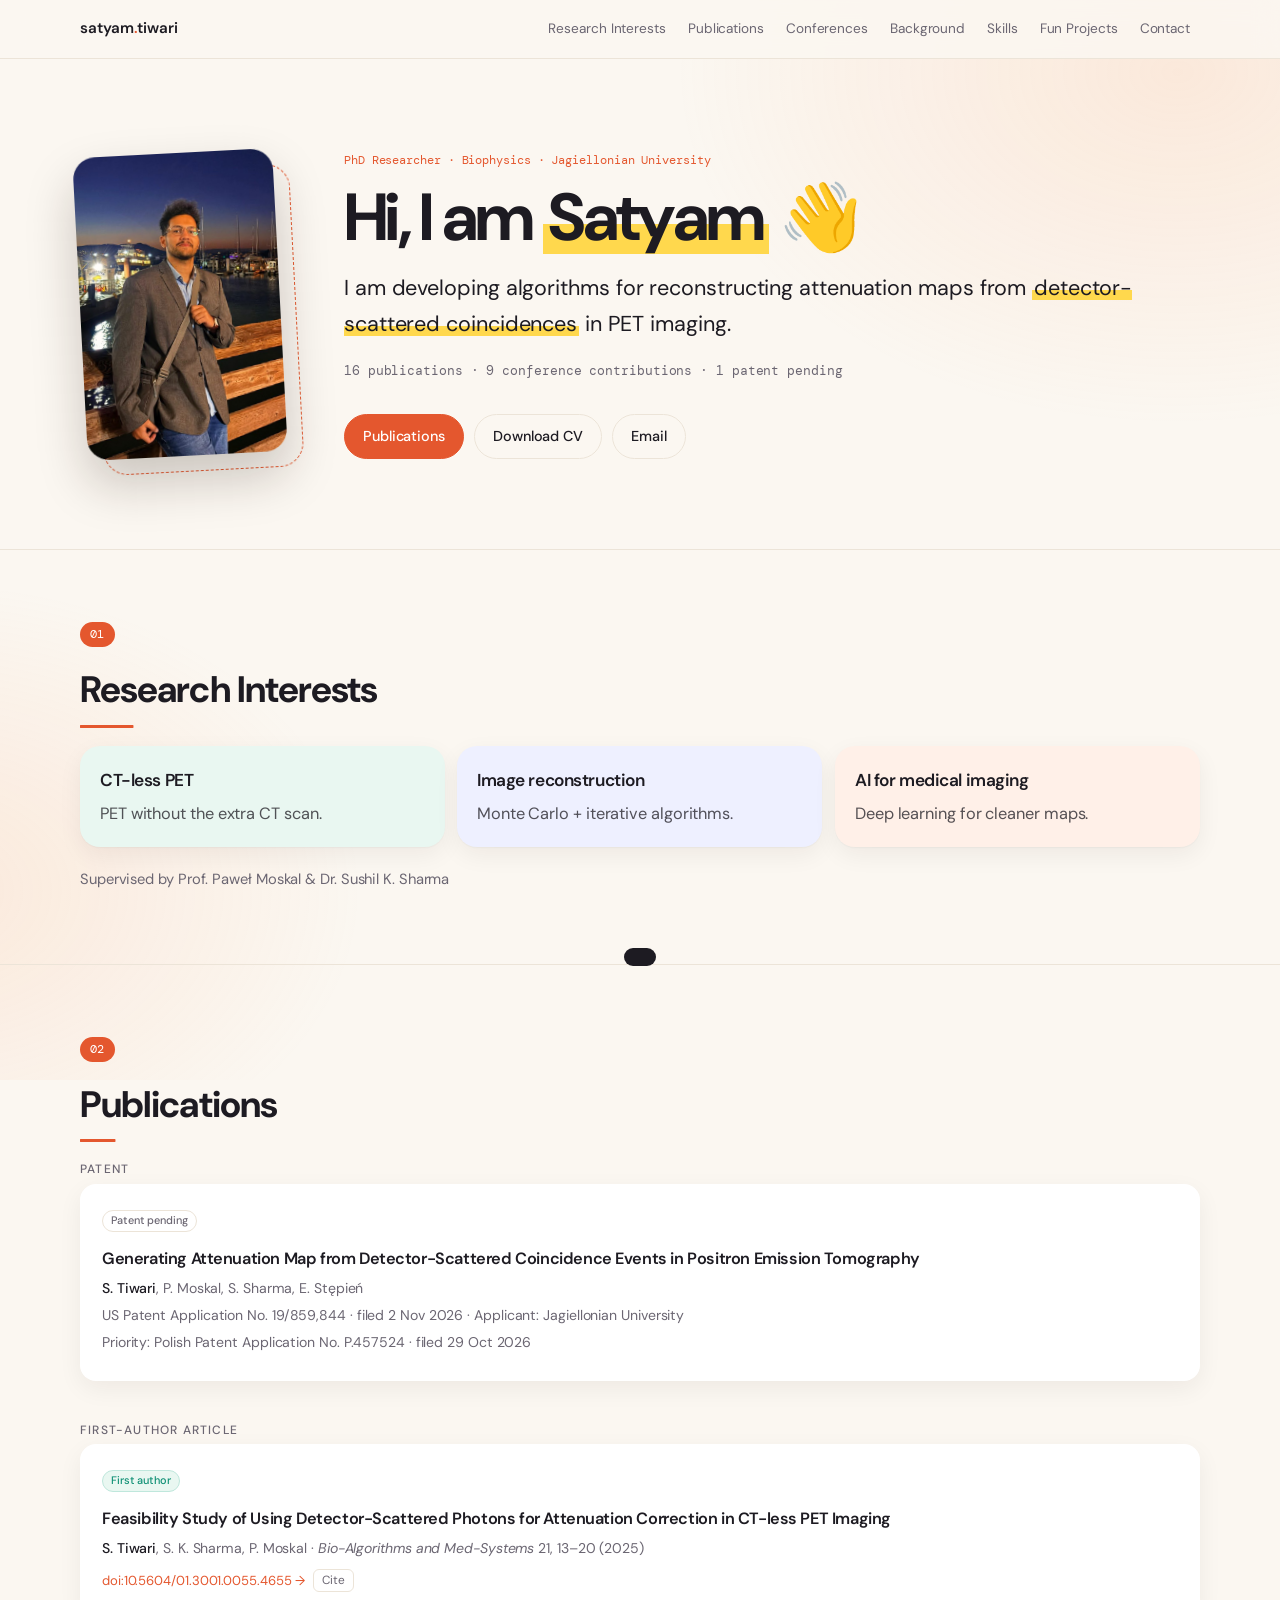
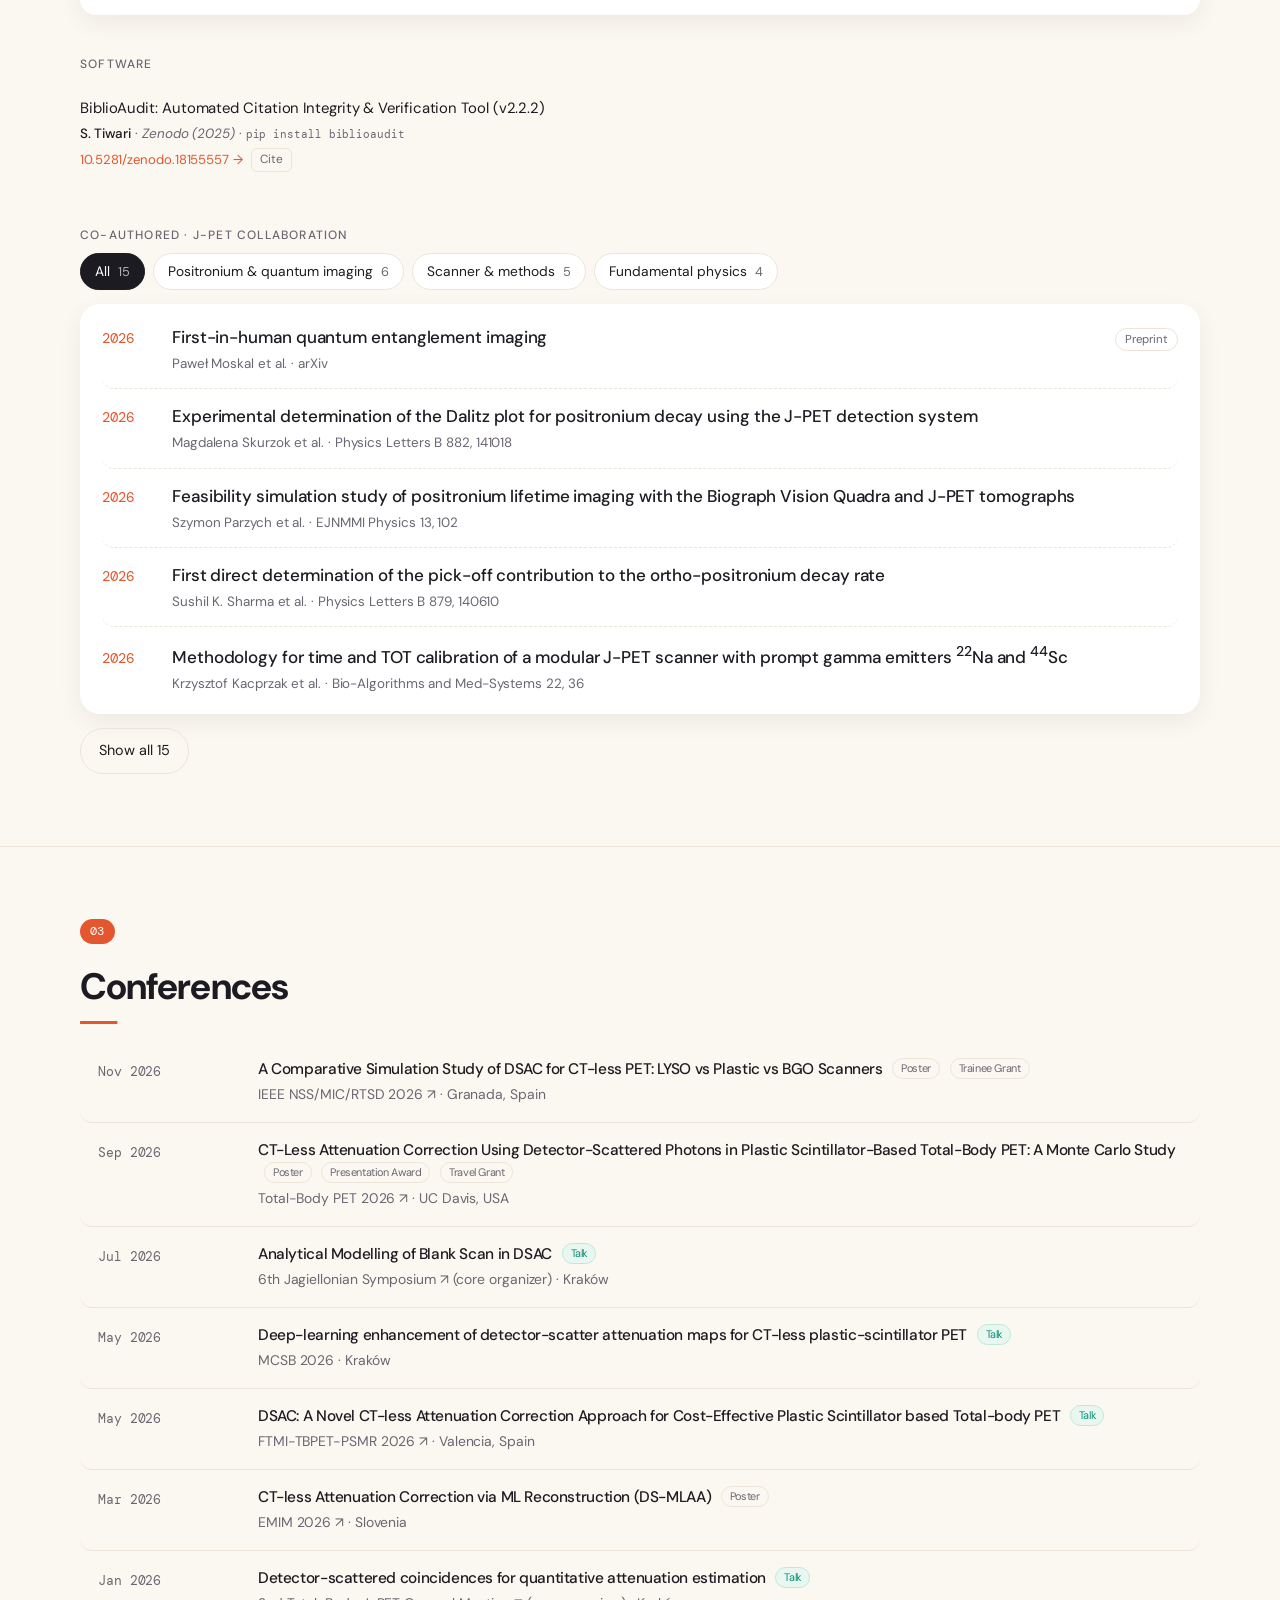
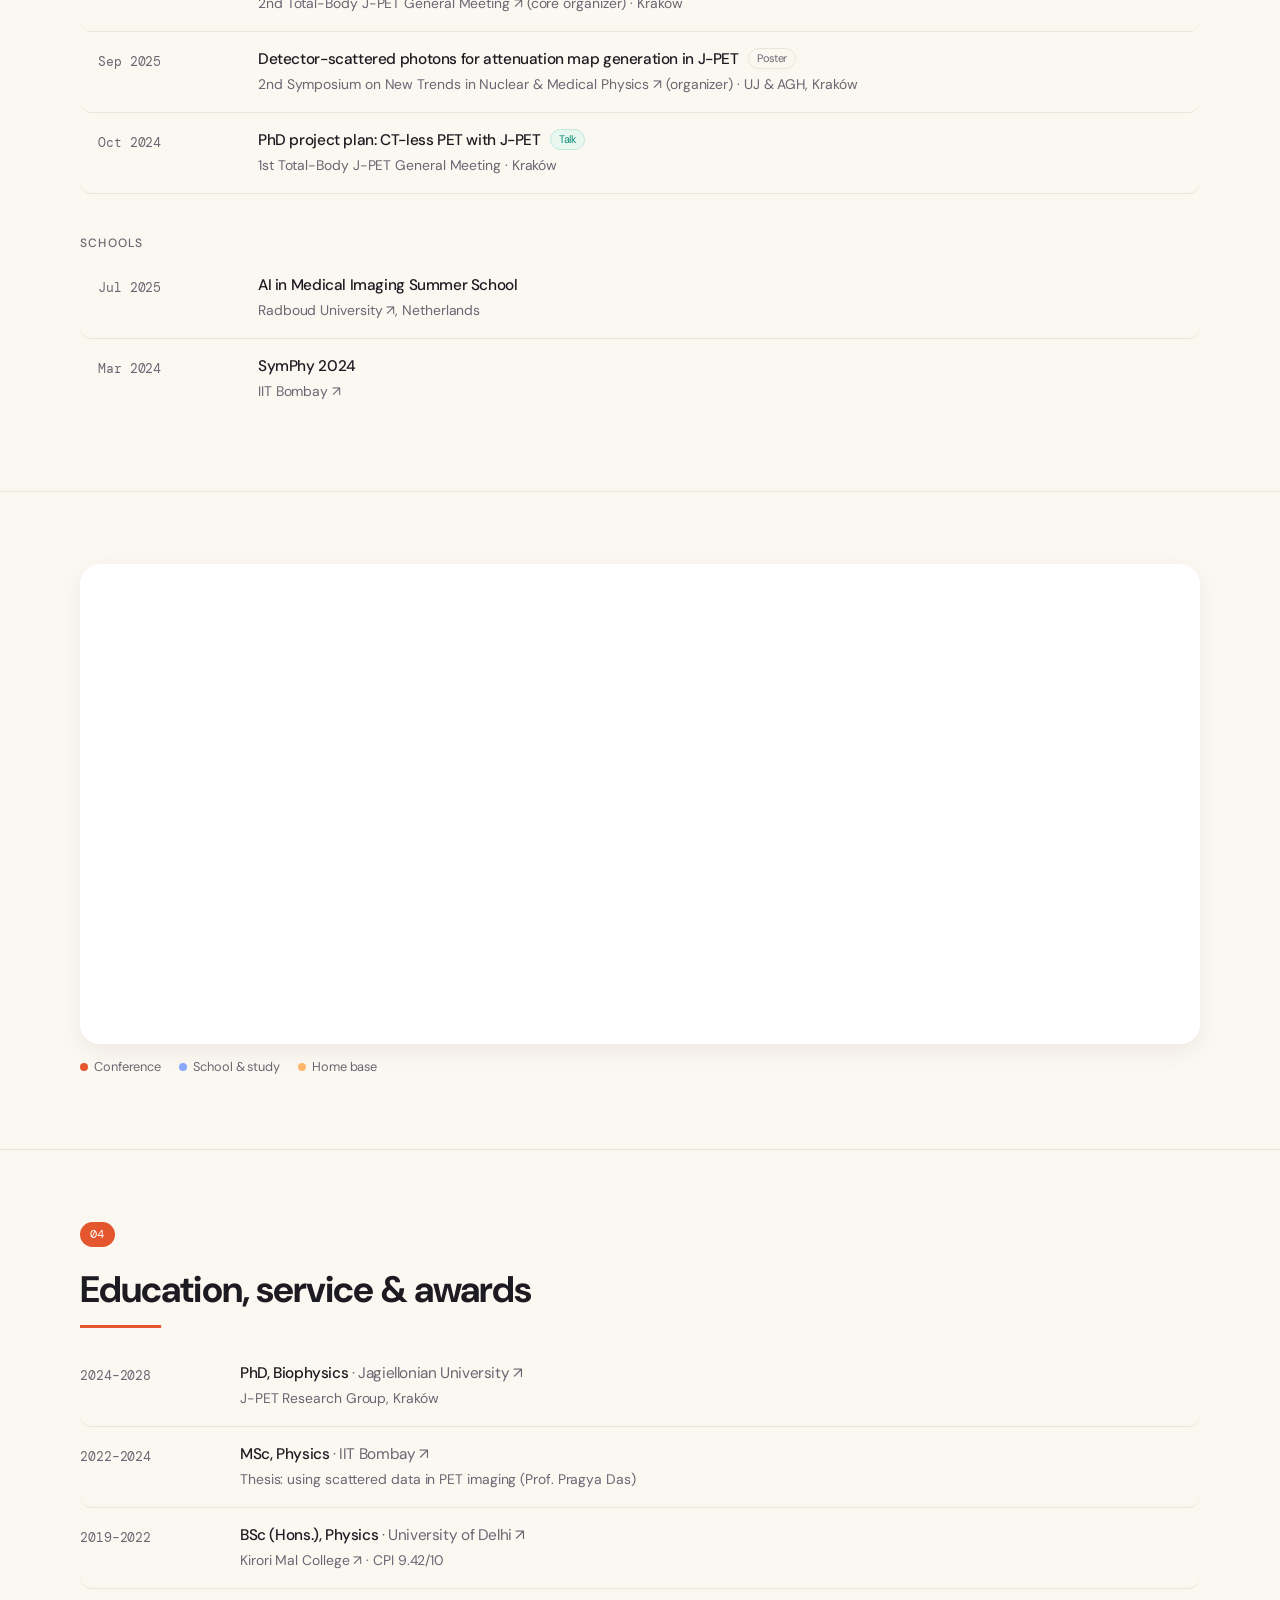
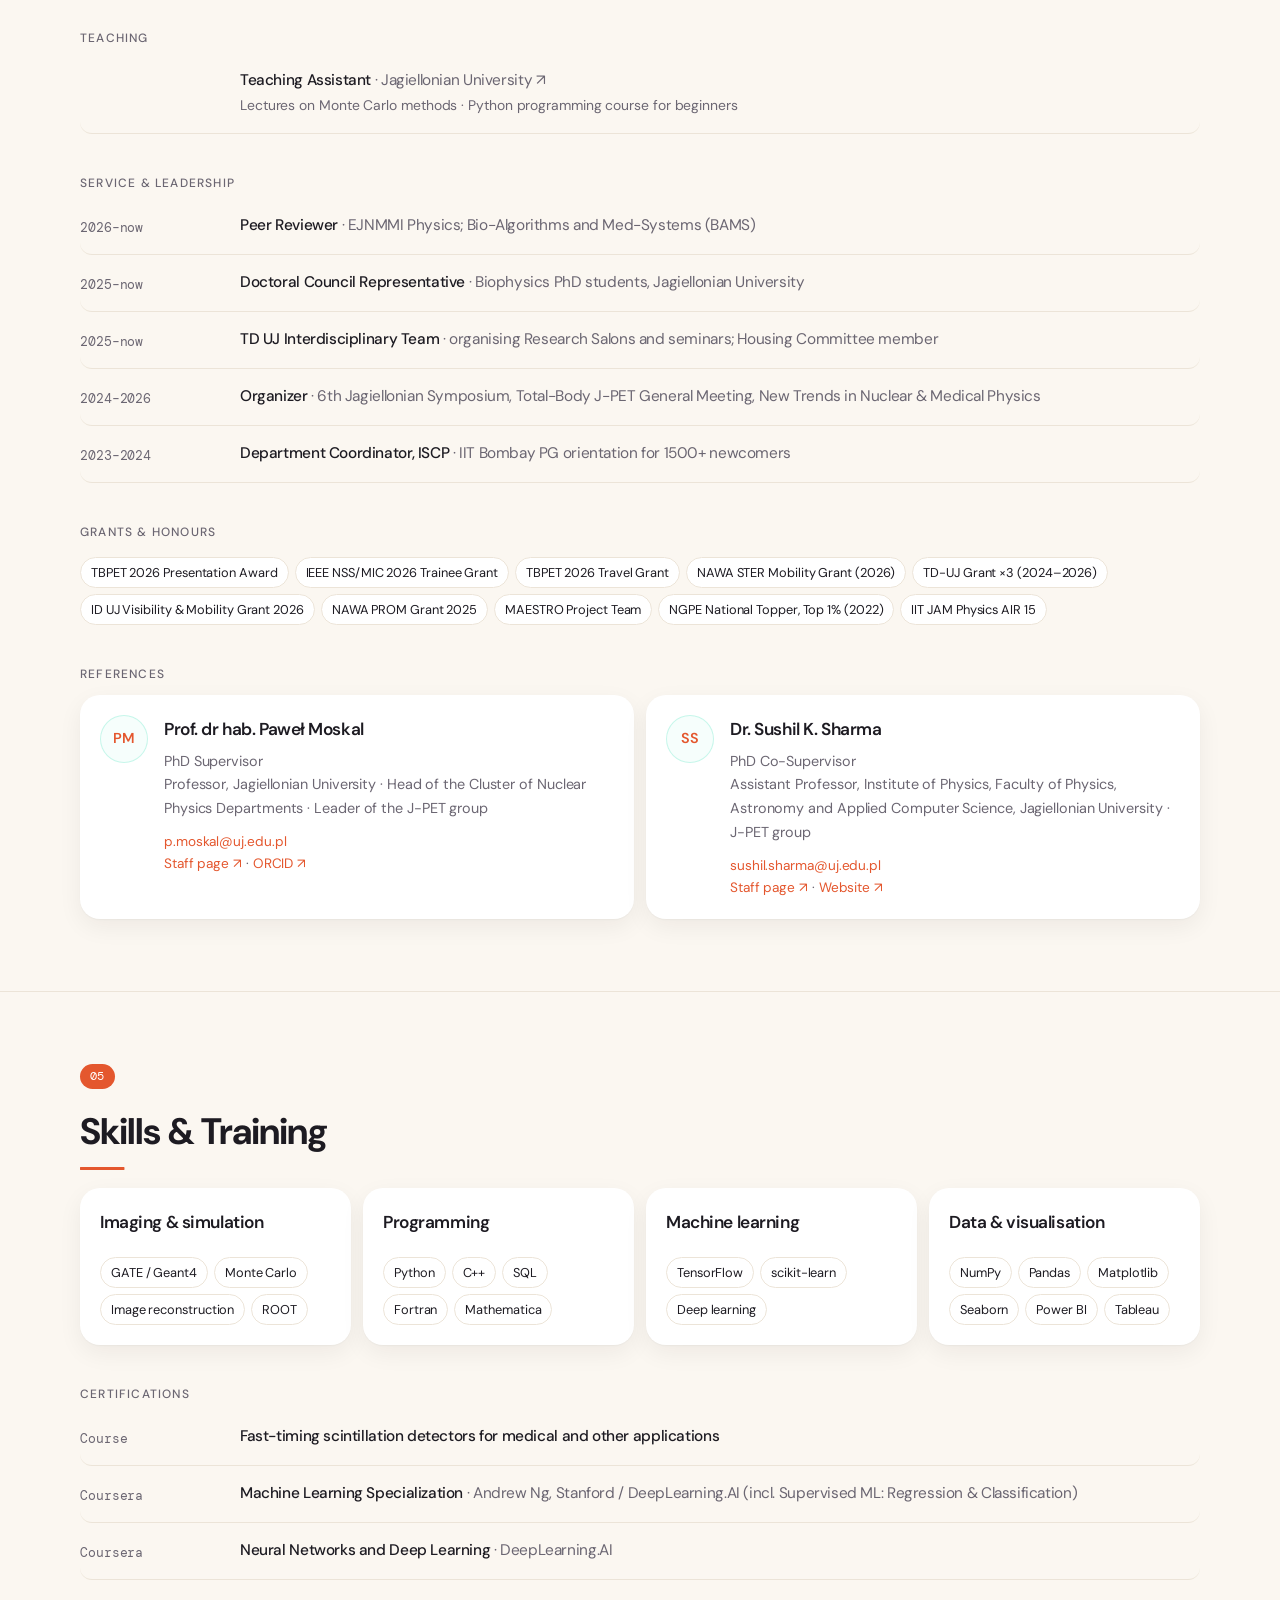
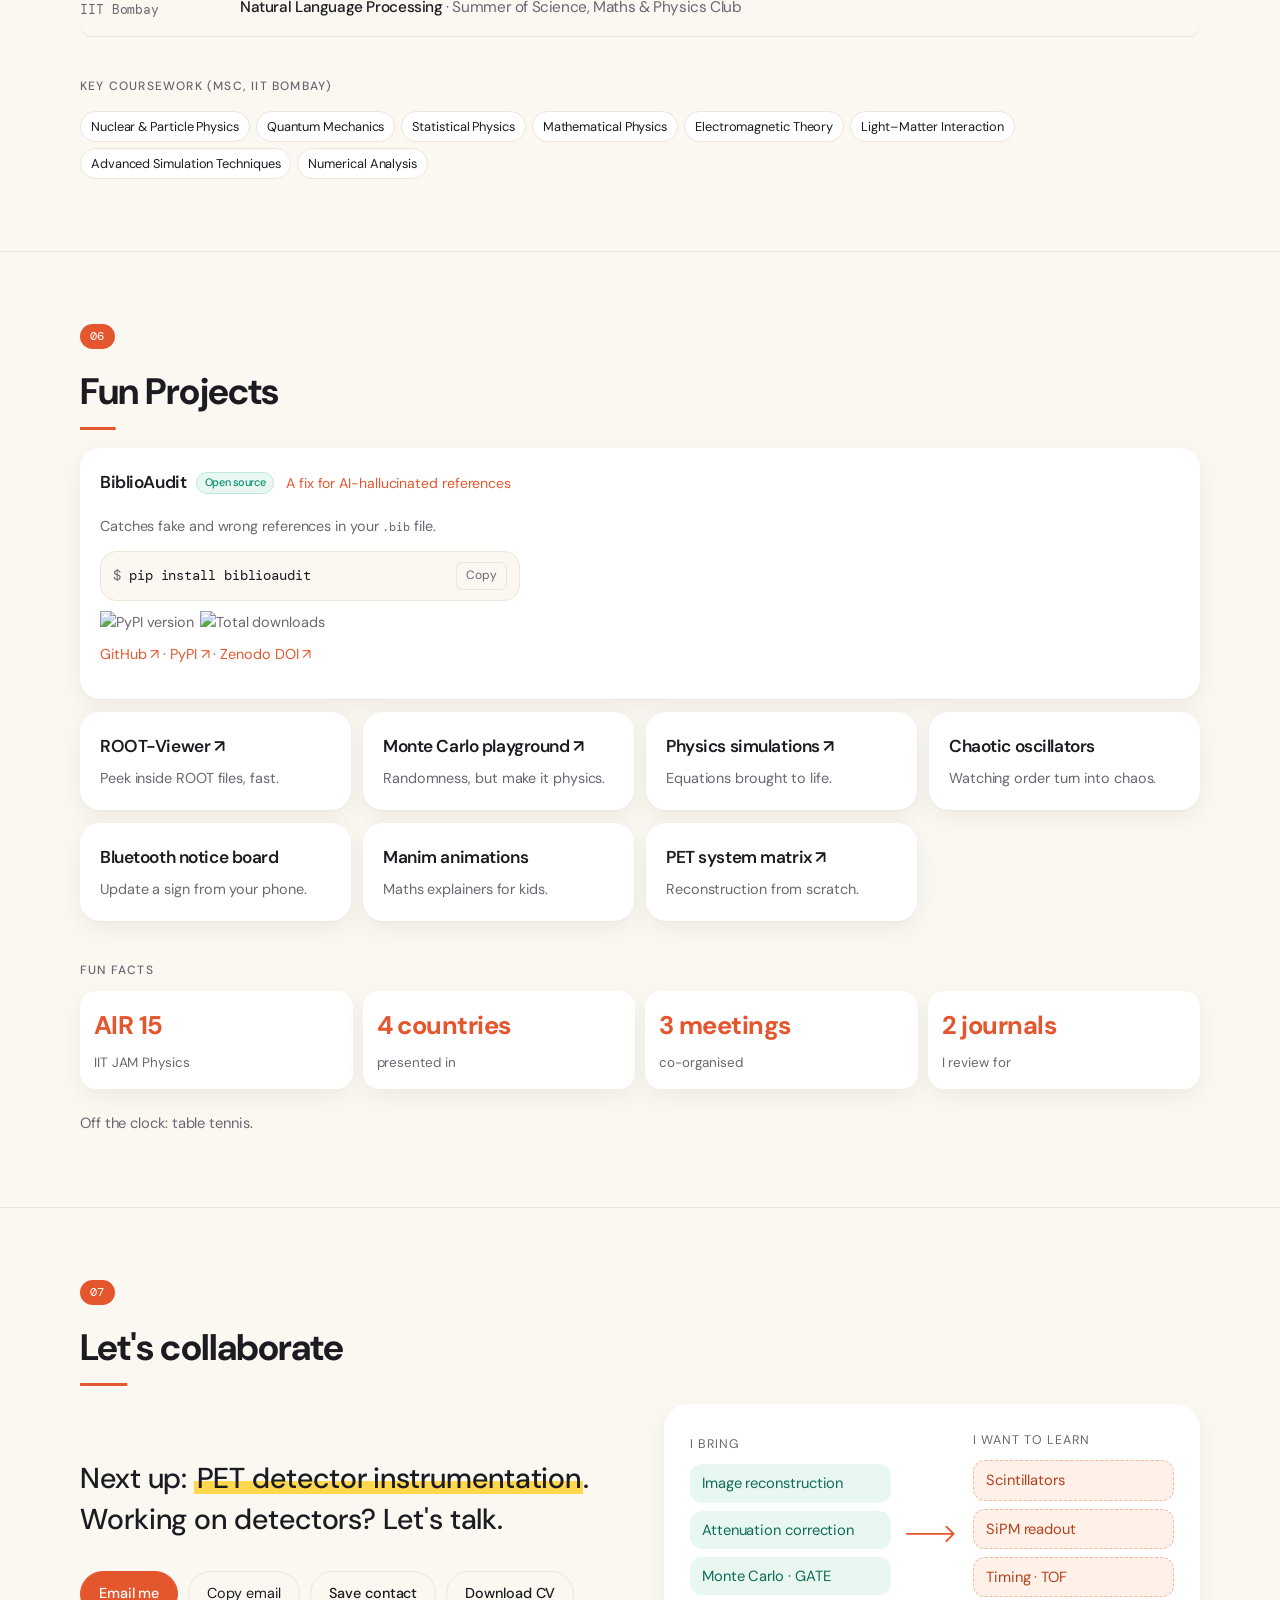
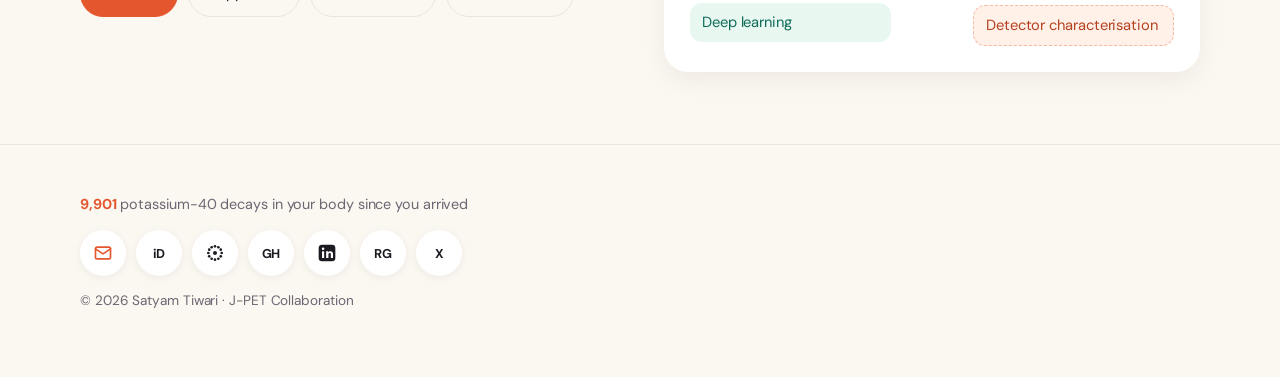
==== index.html @ da435194 "aaa" ====
<!DOCTYPE html>
<html lang="en">
<head>
<meta charset="UTF-8">
<meta name="viewport" content="width=device-width, initial-scale=1.0">
<title>Satyam Tiwari | PhD Researcher, CT-less PET Imaging</title>
<meta name="description" content="Satyam Tiwari, PhD researcher at Jagiellonian University, developing algorithms for reconstructing attenuation maps from detector-scattered coincidences in PET imaging (J-PET).">
<meta name="author" content="Satyam Tiwari">
<meta name="theme-color" content="#0a0a0b">
<meta property="og:title" content="Satyam Tiwari | CT-less PET Imaging">
<meta property="og:description" content="PhD researcher at Jagiellonian University developing CT-less attenuation correction for the J-PET scanners.">
<meta property="og:type" content="website">
<meta property="og:url" content="https://official-satyam-tiwari.github.io/">
<meta property="og:image" content="https://official-satyam-tiwari.github.io/og.png">
<meta property="og:image:width" content="1200">
<meta property="og:image:height" content="630">
<meta name="twitter:card" content="summary_large_image">
<meta name="twitter:image" content="https://official-satyam-tiwari.github.io/og.png">
<link rel="canonical" href="https://official-satyam-tiwari.github.io/">
<link rel="icon" type="image/png" href="favicon.png">
<link rel="apple-touch-icon" href="apple-touch-icon.png">
<link rel="preload" as="image" href="Photo_full.jpg">
<link rel="preconnect" href="https://fonts.googleapis.com">
<link rel="preconnect" href="https://fonts.gstatic.com" crossorigin>
<link href="https://fonts.googleapis.com/css2?family=DM+Sans:opsz,wght@9..40,400;9..40,500;9..40,700&family=DM+Mono:wght@400&display=swap" rel="stylesheet">
<script>document.documentElement.dataset.theme='light'</script>
<style>
:root{--bg:#0a0a0b;--card:#111113;--line:#1f1f23;--text:#ededef;--muted:#8f8f98;--accent:#6ee7c8}
*{box-sizing:border-box;margin:0;padding:0}
html{scroll-behavior:smooth;scroll-padding-top:72px}
body{font-family:'DM Sans',system-ui,sans-serif;background:var(--bg);color:var(--text);line-height:1.7;-webkit-font-smoothing:antialiased;font-size:16px}
a{color:inherit;text-decoration:none}
a:focus-visible{outline:2px solid var(--accent);outline-offset:3px;border-radius:4px}
.wrap{max-width:760px;margin:0 auto;padding:0 24px}
.mono{font-family:'DM Mono',ui-monospace,monospace}
.skip{position:absolute;left:-999px;top:8px;background:var(--accent);color:#04201a;padding:8px 14px;border-radius:6px;z-index:100}
.skip:focus{left:8px}
#progress{position:fixed;top:0;left:0;height:1px;width:0;background:var(--accent);z-index:60}
nav{position:fixed;top:0;left:0;right:0;z-index:50;background:var(--navbg);backdrop-filter:blur(12px);border-bottom:1px solid var(--line)}
nav .wrap{display:flex;justify-content:space-between;align-items:center;height:58px;gap:20px;max-width:960px}
nav .logo{font-weight:600;font-size:.95rem;white-space:nowrap}
nav .logo span{color:var(--accent)}
nav ul{display:flex;gap:2px;list-style:none;font-size:.85rem;overflow-x:auto;scrollbar-width:none}
nav ul::-webkit-scrollbar{display:none}
nav ul a{color:var(--muted);padding:6px 10px;border-radius:6px;white-space:nowrap;transition:color .2s}
nav ul a:hover,nav ul a.active{color:var(--text)}
@media(max-width:700px){nav .logo{display:none}}
.hero{padding:150px 0 90px}
.avatar{width:80px;height:80px;border-radius:50%;object-fit:cover;margin-bottom:28px;display:block;filter:grayscale(.15)}
.eyebrow{font-size:.78rem;color:var(--accent);margin-bottom:14px}
h1{font-size:clamp(2.4rem,6vw,3.6rem);line-height:1.05;letter-spacing:-.04em;font-weight:600}
.lead{color:var(--muted);font-size:1.08rem;margin-top:20px;max-width:620px}
.btns{display:flex;gap:10px;margin-top:32px;flex-wrap:wrap}
.btn{display:inline-flex;align-items:center;padding:10px 18px;border-radius:8px;font-weight:500;font-size:.9rem;border:1px solid var(--line);transition:border-color .2s,background .2s}
.btn.primary{background:var(--text);color:var(--bg);border-color:var(--text)}
.btn:hover{border-color:var(--muted)}
.btn.primary:hover{background:#fff}
section{padding:72px 0;border-top:1px solid var(--line)}
.label{font-size:.75rem;color:var(--muted);margin-bottom:8px}
h2{font-size:1.5rem;letter-spacing:-.02em;margin-bottom:26px;font-weight:600}
.grid{display:grid;grid-template-columns:repeat(auto-fit,minmax(210px,1fr));gap:12px}
.card{background:var(--card);border:1px solid var(--line);border-radius:10px;padding:20px;display:block;transition:border-color .2s}
a.card:hover{border-color:#34343b}
.card h3{font-size:.98rem;font-weight:600;margin-bottom:6px}
.card p{color:var(--muted);font-size:.9rem}

.item{display:grid;grid-template-columns:100px 1fr;gap:20px;padding:16px 0;border-bottom:1px solid var(--line)}
.item:last-child{border-bottom:none}
.item .when{color:var(--muted);font-size:.8rem;padding-top:3px}
.item h3{font-size:.96rem;font-weight:500;line-height:1.5}
.item .where{color:var(--muted);font-size:.87rem;margin-top:2px}
.item h3 span{color:var(--muted);font-weight:400}
.pill{display:inline-block;font-size:.68rem;font-weight:500;padding:1px 8px;border-radius:99px;margin-left:6px;vertical-align:2px;border:1px solid var(--line);color:var(--muted);white-space:nowrap}
.pill.talk{color:var(--accent);border-color:rgba(110,231,200,.3)}
@media(max-width:560px){.item{grid-template-columns:1fr;gap:2px}}
.pub{border:1px solid var(--line);border-left:2px solid var(--accent);border-radius:10px;padding:22px;background:var(--card)}
.pub h3{font-size:1.02rem;font-weight:600;margin:4px 0}
.pub .authors{color:var(--muted);font-size:.88rem;margin:4px 0}
.pub .authors b,.pub-list b{color:var(--text);font-weight:500}
.pub a,.pub-list a{color:var(--accent);font-size:.82rem}
.pub a:hover,.pub-list a:hover{text-decoration:underline}
.pub-list{list-style:none;margin-top:8px}
.pub-list li{padding:14px 0;border-bottom:1px solid var(--line);font-size:.93rem}
.pub-list li:last-child{border-bottom:none}
.pub-list .j{color:var(--muted);font-size:.84rem;margin:2px 0}
h3.sub{font-size:.75rem;text-transform:uppercase;letter-spacing:.1em;color:var(--muted);font-weight:500;margin:40px 0 4px}
.skills{display:flex;flex-wrap:wrap;gap:6px;margin-top:14px}
.skills span{font-size:.8rem;padding:4px 10px;border:1px solid var(--line);border-radius:6px;color:var(--muted)}
.reveal{opacity:0;transform:translateY(12px);transition:opacity .7s ease,transform .7s ease}
.reveal.in{opacity:1;transform:none}
footer{padding:48px 0 64px;border-top:1px solid var(--line);color:var(--muted);font-size:.85rem}
footer .links{display:flex;gap:18px;flex-wrap:wrap;margin-bottom:14px}
footer a:hover{color:var(--text)}
@media(prefers-reduced-motion:reduce){*{transition:none!important}.reveal{opacity:1;transform:none}html{scroll-behavior:auto}}

.hero .wrap>*{opacity:0;transform:translateY(14px);animation:rise .8s cubic-bezier(.2,.7,.2,1) forwards}
.hero .wrap>*:nth-child(2){animation-delay:.08s}.hero .wrap>*:nth-child(3){animation-delay:.16s}.hero .wrap>*:nth-child(4){animation-delay:.24s}.hero .wrap>*:nth-child(5){animation-delay:.32s}
@keyframes rise{to{opacity:1;transform:none}}
.hero .wrap{will-change:opacity,transform}
h2{position:relative;display:inline-block}
h2::after{content:"";position:absolute;left:0;bottom:-8px;height:2px;width:100%;background:var(--accent);transform:scaleX(0);transform-origin:left;transition:transform .9s cubic-bezier(.2,.7,.2,1) .2s}
.reveal.in h2::after{transform:scaleX(.18)}


#talks .item{position:relative;padding-left:18px}
#talks .item::before{content:"";position:absolute;left:0;top:24px;width:7px;height:7px;border-radius:50%;background:var(--bg);border:1.5px solid var(--accent);transform:scale(0);transition:transform .4s ease .3s}
#talks .item.in::before{transform:scale(1)}
.card{transition:border-color .2s,transform .25s}
.card:hover{transform:translateY(-3px)}
@media(prefers-reduced-motion:reduce){.hero .wrap>*{opacity:1;transform:none;animation:none}h2::after{transform:scaleX(.18)}}

#worldmap{height:420px;border:1px solid var(--line);border-radius:12px;overflow:hidden;background:var(--card)}
@media(max-width:560px){#worldmap{height:320px}}
.leaflet-container{font-family:'DM Sans',system-ui,sans-serif!important;background:var(--card)!important}
.leaflet-popup-content-wrapper,.leaflet-popup-tip{background:var(--card)!important;color:var(--text)!important;border:1px solid var(--line);box-shadow:none!important}
.leaflet-popup-content{margin:10px 14px!important;font-size:.85rem;line-height:1.5}
.leaflet-popup-content b{color:var(--accent)}
.leaflet-control-attribution{background:rgba(10,10,11,.7)!important;color:#666!important;font-size:10px}
.leaflet-control-attribution a{color:#888!important}
.leaflet-bar a{background:var(--card)!important;color:var(--text)!important;border-color:var(--line)!important}
.pin{width:12px;height:12px;border-radius:50%;background:var(--accent);box-shadow:0 0 0 0 rgba(110,231,200,.6);animation:ping 2.4s infinite}
.pin.s{background:#8aa8ff;animation:none}.pin.h{background:#ffb86b;width:14px;height:14px}
@keyframes ping{70%{box-shadow:0 0 0 12px rgba(110,231,200,0)}100%{box-shadow:0 0 0 0 rgba(110,231,200,0)}}
#worldmap .leaflet-tile-pane{filter:invert(1) hue-rotate(180deg) grayscale(.6) brightness(.8) contrast(.95)}
.maplegend{display:flex;gap:18px;flex-wrap:wrap;margin-top:12px;font-size:.8rem;color:var(--muted)}
.maplegend span{display:inline-flex;align-items:center;gap:6px}
.maplegend i{width:8px;height:8px;border-radius:50%;background:var(--accent)}.maplegend i.s{background:#8aa8ff}.maplegend i.h{background:#ffb86b}
@media(prefers-reduced-motion:reduce){.pin{animation:none}}

.ref{display:flex;gap:16px;align-items:flex-start}
.ini{flex:none;width:48px;height:48px;border-radius:50%;display:grid;place-items:center;font-weight:600;font-size:.9rem;color:var(--accent);border:1px solid rgba(110,231,200,.35);background:rgba(110,231,200,.06)}
.ref .rc{margin-top:10px;font-size:.85rem}.ref .rc a{color:var(--accent)}.ref .rc a:hover{text-decoration:underline}



@property --accent{syntax:'<color>';inherits:true;initial-value:#6ee7c8}
@property --glow{syntax:'<color>';inherits:true;initial-value:rgba(110,231,200,.07)}
@property --bgc{syntax:'<color>';inherits:true;initial-value:#0a0a0b}
body{background:var(--bgc);transition:--accent 1.4s ease,--glow 1.4s ease,--bgc 1.4s ease}
body::before{content:"";position:fixed;inset:-20%;z-index:-1;pointer-events:none;background:radial-gradient(40% 40% at 80% 20%,var(--glow),transparent 70%),radial-gradient(35% 35% at 10% 85%,var(--glow),transparent 70%);animation:drift 24s ease-in-out infinite alternate}
@keyframes drift{to{transform:translate(-4%,3%) rotate(4deg)}}
a.ext{color:inherit;border-bottom:1px dotted color-mix(in srgb,var(--accent) 60%,transparent);transition:color .2s}
a.ext:hover{color:var(--accent)}
@media(prefers-reduced-motion:reduce){body{transition:none}body::before{animation:none}}

@media(max-width:560px){.wrap{padding:0 18px}.hero{padding:110px 0 60px}h1{font-size:2.3rem}.lead{font-size:1rem}section{padding:56px 0}h2{font-size:1.35rem}.btns .btn{flex:1 1 auto;justify-content:center}.pub{padding:18px}.pub-list li{font-size:.9rem}nav ul a{padding:6px 8px}}
img{max-width:100%}html,body{overflow-x:clip}

:root{--navbg:rgba(10,10,11,.82);color-scheme:dark}
[data-theme=light]{--bg:#fafaf9;--card:#ffffff;--line:#e5e5ea;--text:#121216;--muted:#5b5b66;--navbg:rgba(250,250,249,.85);color-scheme:light}


[data-theme=light] #worldmap .leaflet-tile-pane{filter:grayscale(.5) brightness(1.02)}
[data-theme=light] .leaflet-control-attribution{background:rgba(255,255,255,.8)!important}



html{transition:background-color .4s}

.avwrap{position:relative;display:inline-block}
.avwrap::after{content:attr(data-hi);position:absolute;left:100%;top:50%;margin-left:14px;white-space:nowrap;font-size:.85rem;background:var(--text);color:var(--bg);padding:6px 10px;border-radius:10px;opacity:0;transform:translate(-6px,-50%);transition:.25s;pointer-events:none}
.avwrap:hover::after{opacity:1;transform:translate(0,-50%)}
.avwrap:hover .avatar{transform:rotate(-6deg) scale(1.04)}.avatar{transition:transform .3s}

.hero{position:relative}#trail{position:absolute;inset:0;width:100%;height:100%;pointer-events:none}
.hero .wrap{position:relative;z-index:1}



.facts{display:grid;grid-template-columns:repeat(auto-fit,minmax(170px,1fr));gap:10px;margin-top:10px}
.facts div{border:1px solid var(--line);border-radius:10px;padding:14px;background:var(--card)}
.facts b{display:block;font-size:1.3rem;color:var(--accent);letter-spacing:-.02em}.facts span{font-size:.84rem;color:var(--muted)}
.k40{font-size:.85rem;margin-bottom:14px;max-width:620px}.k40 b{color:var(--accent);font-variant-numeric:tabular-nums}
kbd{font-family:'DM Mono',ui-monospace,monospace;font-size:.75rem;border:1px solid var(--line);border-bottom-width:2px;border-radius:4px;padding:0 5px;background:var(--card);color:var(--text)}
#toast{position:fixed;bottom:24px;left:50%;transform:translate(-50%,90px);background:var(--text);color:var(--bg);padding:9px 16px;border-radius:10px;font-size:.88rem;z-index:90;transition:transform .35s;pointer-events:none}
#toast.show{transform:translate(-50%,0)}
dialog#keys{margin:auto;border:1px solid var(--line);border-radius:14px;background:var(--card);color:var(--text);padding:24px 26px;min-width:280px;max-width:90vw}
dialog#keys::backdrop{background:rgba(0,0,0,.5);backdrop-filter:blur(3px)}
dialog#keys ul{list-style:none;margin:14px 0 18px;display:grid;gap:8px;font-size:.92rem;color:var(--muted)}
@media(max-width:560px){.avwrap::after{display:none}}

.feature{margin-bottom:14px;border-color:color-mix(in srgb,var(--accent) 35%,var(--line))}
.feature .ftop{display:flex;flex-wrap:wrap;align-items:baseline;gap:4px 12px;margin-bottom:8px}.feature h3{font-size:1.15rem;margin:0}
.tag2{color:var(--accent)!important;font-size:.88rem!important}
.feature p{margin-bottom:12px}
code{font-family:'DM Mono',ui-monospace,monospace;font-size:.85em}
.code{display:flex;align-items:center;justify-content:space-between;gap:10px;background:var(--bg);border:1px solid var(--line);border-radius:8px;padding:10px 12px;margin:6px 0 12px;max-width:420px}
.code code{color:var(--text)}.code code::before{content:"$ ";color:var(--muted)}
.cp{font:inherit;font-size:.75rem;border:1px solid var(--line);background:transparent;color:var(--muted);border-radius:6px;padding:3px 9px;cursor:pointer}.cp:hover{color:var(--text);border-color:var(--muted)}
.flinks a{color:var(--accent)}.flinks a:hover{text-decoration:underline}
.cite{font-size:.8rem!important;color:var(--muted);border-top:1px solid var(--line);padding-top:10px;margin:0!important;word-break:break-word}


.dlg{margin:auto;border:1px solid var(--line);border-radius:14px;background:var(--card);color:var(--text);padding:24px 26px;width:min(520px,92vw)}
.dlg::backdrop{background:rgba(0,0,0,.5);backdrop-filter:blur(3px)}
.dlg .btn,#keys .btn{background:transparent;color:var(--text);font:inherit;font-size:.9rem;cursor:pointer}
.dlg h3{font-size:1.1rem;margin-bottom:12px}
.dlg dl{display:grid;grid-template-columns:100px 1fr;gap:10px 14px;font-size:.92rem;margin-bottom:18px}
.dlg dt{color:var(--accent);font-size:.8rem;padding-top:2px}.dlg dd{color:var(--muted)}.dlg dd a{color:var(--accent)}
@media(max-width:480px){.dlg dl{grid-template-columns:1fr;gap:2px}.dlg dd{margin-bottom:8px}}
.badges{display:flex;gap:6px;flex-wrap:wrap;margin:-2px 0 10px}
.cite-btn{font:inherit;font-size:.74rem;margin-left:8px;border:1px solid var(--line);background:transparent;color:var(--muted);border-radius:6px;padding:1px 8px;cursor:pointer;vertical-align:1px}
.cite-btn:hover{color:var(--text);border-color:var(--muted)}
.cites{font-size:.78rem;color:var(--accent);margin-left:8px;white-space:nowrap}

/* ---- minimal refresh ---- */
.avatar{filter:none;animation:tocolor 1.4s ease .2s both}
@keyframes tocolor{from{filter:grayscale(1)}to{filter:grayscale(0)}}
h1{font-weight:300;font-size:clamp(2.8rem,7vw,4.6rem);letter-spacing:-.045em;line-height:1}
.label{font-size:.78rem;color:var(--accent);letter-spacing:.08em}
.facts-line{font-size:.8rem;color:var(--muted);margin-top:18px}
.wrap{max-width:1200px;padding:0 40px}
.card:hover,a.card:hover{transform:none}
.reveal{transform:none!important;transition:opacity .9s ease}
h2{clip-path:inset(0 0 100% 0);transform:translateY(18px);transition:clip-path .9s cubic-bezier(.2,.7,.2,1),transform .9s cubic-bezier(.2,.7,.2,1)}
.reveal.in h2{clip-path:inset(0 0 -20% 0);transform:none}
a.ext{border-bottom:0}
a.ext,footer .links a,.pub a,.pub-list a,.flinks a,.ref .rc a,.dlg dd a{background:linear-gradient(currentColor,currentColor) 0 100%/0 1px no-repeat;transition:background-size .35s ease,color .2s;text-decoration:none!important}
a.ext:hover,footer .links a:hover,.pub a:hover,.pub-list a:hover,.flinks a:hover,.ref .rc a:hover,.dlg dd a:hover{background-size:100% 1px}
@media(prefers-reduced-motion:reduce){h2{clip-path:none;transform:none}.avatar{animation:none}}
button.btn{background:transparent;color:var(--text);font:inherit;font-size:.9rem;cursor:pointer}
.btn.primary{background:var(--text);color:var(--bg)}

nav .wrap{max-width:1200px}
.lead,#contact p,.k40{max-width:none}
.hero h1{font-size:clamp(2.4rem,5.2vw,4.4rem);white-space:nowrap}
.grid{grid-template-columns:repeat(auto-fit,minmax(260px,1fr))}
#talks .item,#background .item,#skills .item{grid-template-columns:140px 1fr}
#worldmap{height:480px}
.pub-list{display:grid;grid-template-columns:repeat(auto-fit,minmax(460px,1fr));column-gap:40px}
@media(max-width:1000px){.pub-list{grid-template-columns:1fr}}
@media(max-width:560px){.wrap{padding:0 18px}#talks .item,#background .item,#skills .item{grid-template-columns:1fr}}

.wave{display:inline-block;transform-origin:70% 70%;animation:wave 1.8s ease 1s 2}
@keyframes wave{0%,60%,100%{transform:rotate(0)}10%,30%{transform:rotate(14deg)}20%{transform:rotate(-8deg)}40%{transform:rotate(-4deg)}50%{transform:rotate(10deg)}}
.sr{position:absolute;width:1px;height:1px;overflow:hidden;clip:rect(0 0 0 0);white-space:nowrap}
.avwrap::after{display:none}
@media(prefers-reduced-motion:reduce){.wave{animation:none}}

/* big animated portrait */
.hero .wrap{display:grid;grid-template-columns:auto 1fr;column-gap:64px;align-items:center}
.hero .wrap>.avwrap{grid-row:1/span 6;align-self:center}
.hero .wrap>*:not(.avwrap){grid-column:2}
.avwrap{width:220px;height:220px;position:relative;animation:floaty 6s ease-in-out infinite}
.avwrap .avatar{width:220px;height:220px;margin:0;border:0;box-shadow:0 20px 60px rgba(0,0,0,.35)}
.avwrap::before{content:"";position:absolute;inset:-14px;border-radius:50%;border:1.5px dashed color-mix(in srgb,var(--accent) 45%,transparent);animation:spin 50s linear infinite;pointer-events:none}
.avwrap::after{content:""!important;display:block!important;position:absolute;inset:-14px;border-radius:50%;background:radial-gradient(circle at 50% 1px,var(--accent) 0 4px,transparent 5px);inset:-15px!important;filter:drop-shadow(0 0 6px var(--accent));animation:spin 9s linear infinite;pointer-events:none;opacity:1!important;transform:none;left:auto;top:auto;margin:0;padding:0;white-space:normal}
@keyframes spin{to{transform:rotate(360deg)}}
@keyframes floaty{50%{transform:translateY(-8px)}}
@media(max-width:860px){.hero .wrap{grid-template-columns:1fr}.hero .wrap>.avwrap{grid-row:auto;margin-bottom:34px}.hero .wrap>*:not(.avwrap){grid-column:1}.avwrap,.avwrap .avatar{width:150px;height:150px}.hero .wrap>.avwrap{margin-left:16px;margin-top:10px}.hero h1{font-size:2.15rem;white-space:normal}}
@media(prefers-reduced-motion:reduce){.avwrap,.avwrap::before,.avwrap::after{animation:none}}

/* full portrait card */
.avwrap{width:200px!important;height:auto!important;aspect-ratio:640/970;rotate:-3deg;transition:rotate .5s cubic-bezier(.3,1.4,.5,1),scale .5s}
.avwrap:hover{rotate:0deg;scale:calc(var(--z,1)*1.02)}
.avwrap .avatar{width:100%!important;height:100%!important;border-radius:22px!important;object-fit:cover;box-shadow:0 30px 70px rgba(0,0,0,.45)}
.avwrap::before{inset:16px -16px -16px 16px!important;border-radius:24px!important;border:1.5px solid color-mix(in srgb,var(--accent) 55%,transparent)!important;animation:none!important;z-index:-1}
.avwrap::after{display:none!important}
@media(max-width:860px){.avwrap{width:150px!important;rotate:-2deg}.hero .wrap>.avwrap{margin-left:0;margin-top:0;margin-bottom:44px}}

/* ===== light & playful redesign ===== */
[data-theme=light]{--bg:#fbf7f1;--card:#ffffff;--line:#ece4d8;--text:#1d1b22;--muted:#6b6672;--navbg:rgba(251,247,241,.85);--mark:#ffd84d}

body{font-size:17px;line-height:1.65;letter-spacing:-.005em}
h1,h2,h3{font-family:'DM Sans',system-ui,sans-serif;letter-spacing:-.025em}
.hero h1{font-weight:700;letter-spacing:-.04em}
h2{font-weight:700;font-size:clamp(1.7rem,3.4vw,2.3rem)}
.mark{background:linear-gradient(transparent 58%,var(--mark) 58%,var(--mark) 92%,transparent 92%);padding:0 .08em;border-radius:2px}
.hero .lead{font-size:clamp(1.1rem,1.8vw,1.35rem);color:var(--text);opacity:.85}
.label{display:table;margin-bottom:12px;background:var(--accent);color:#fff;font-size:.72rem;padding:3px 10px;border-radius:99px;letter-spacing:.04em}
h2::after{height:3px;border-radius:3px}
.card{border:0;border-radius:20px;box-shadow:0 1px 2px rgba(30,20,10,.04),0 8px 24px rgba(30,20,10,.06);transition:transform .25s,box-shadow .25s}
a.card:hover,.card:hover{transform:translateY(-3px) rotate(-.4deg);box-shadow:0 2px 4px rgba(30,20,10,.05),0 16px 40px rgba(30,20,10,.10)}
.card h3{font-size:1.08rem}
#research .grid .card:nth-child(1){background:#e9f7f1}#research .grid .card:nth-child(2){background:#eef0ff}#research .grid .card:nth-child(3){background:#fff0e8}
#research .grid .card p{font-size:1.02rem;color:var(--text);opacity:.75}
.btn{border-radius:99px;font-weight:500}
.btn.primary{background:var(--accent);border-color:var(--accent);color:#fff}
.btn.primary:hover,[data-theme=light] .btn.primary:hover{background:#c9431f}
.pub,.pub-list li,.facts div,.skills span,.code{border-radius:16px}
.pub{border:0;box-shadow:0 8px 24px rgba(30,20,10,.06);background:#fff}
.pub::after{display:none}
.pub-list li{border-bottom:1px dashed var(--line)}
.facts div{border:0;box-shadow:0 8px 24px rgba(30,20,10,.06)}
.facts b{color:var(--accent);font-size:1.6rem}
.skills span{background:#fff;border:1px solid var(--line);color:var(--text)}
.pill{border-radius:99px}
.pill.talk{color:#0e8f74;border-color:#bfe7dc;background:#e9f7f1}
.big{font-size:clamp(1.3rem,2.6vw,1.8rem);line-height:1.4;font-weight:500;color:var(--text)!important;max-width:28ch!important}
.k40{font-size:.9rem}
.avwrap .avatar{box-shadow:0 24px 50px rgba(30,20,10,.22)}
.avwrap::before{border-color:var(--accent)!important;border-style:dashed!important}
.ext{color:inherit}
nav ul a.active{color:var(--accent);background:transparent}
#worldmap{border:0;border-radius:20px;box-shadow:0 8px 24px rgba(30,20,10,.06)}
#progress{height:3px}

.chips{display:flex;flex-wrap:wrap;gap:8px;margin:8px 0 14px}
.chip{font:inherit;font-size:.86rem;border:1px solid var(--line);background:#fff;color:var(--text);border-radius:99px;padding:6px 14px;cursor:pointer;transition:.2s}
.chip span{color:var(--muted);font-size:.8rem;margin-left:4px}
.chip:hover{border-color:var(--accent)}
.chip.on{background:var(--text);color:#fff;border-color:var(--text)}.chip.on span{color:#ffffffaa}
.clist{list-style:none;background:#fff;border-radius:20px;box-shadow:0 8px 24px rgba(30,20,10,.06);padding:6px 22px}
.clist li{display:grid;grid-template-columns:56px 1fr auto;gap:14px;align-items:baseline;padding:13px 0;border-bottom:1px dashed var(--line)}
.clist li:last-child,.clist li.last{border-bottom:0}
.clist li.hide{display:none}
.yr{color:var(--accent);font-size:.85rem}
.ct a{color:var(--text);font-weight:500;background:linear-gradient(currentColor,currentColor) 0 100%/0 1px no-repeat;transition:background-size .3s}
.ct a:hover{background-size:100% 1px}
.ct .v{display:block;font-size:.84rem;color:var(--muted);margin-top:2px}
.tg{font-size:.72rem;color:var(--muted);border:1px solid var(--line);border-radius:99px;padding:1px 9px;white-space:nowrap}
.more{margin-top:14px}
@media(max-width:560px){.clist{padding:4px 16px}.clist li{grid-template-columns:44px 1fr}.tg{display:none}}

/* ===== hover micro-animations ===== */
.card{transform-style:preserve-3d;will-change:transform}
.card h3{position:relative;display:inline-block}
.card h3::after{content:"";position:absolute;left:0;bottom:-3px;height:2px;width:100%;background:var(--accent);border-radius:2px;transform:scaleX(0);transform-origin:left;transition:transform .35s cubic-bezier(.2,.7,.2,1)}
.card:hover h3::after{transform:scaleX(1)}
.arr{display:inline-block;transition:transform .3s cubic-bezier(.3,1.6,.5,1),color .2s}
.card:hover .arr{transform:translate(3px,-3px);color:var(--accent)}
#research .grid .card{transition:transform .25s,box-shadow .25s,filter .25s}
#research .grid .card:hover{filter:saturate(1.35)}
.facts div{transition:transform .3s cubic-bezier(.3,1.5,.5,1),box-shadow .3s}
.facts div:hover{transform:translateY(-4px) rotate(-1.2deg)}
.facts div:hover b{animation:pop2 .45s cubic-bezier(.3,1.6,.5,1)}
@keyframes pop2{40%{transform:scale(1.15)}}
.facts b{display:block;width:fit-content}
.clist li{transition:background .2s,padding .25s;border-radius:12px}
.clist li:hover{background:#fbf3ec;padding-left:10px;padding-right:10px;margin:0 -10px}
.clist li .yr{transition:transform .25s}
.clist li:hover .yr{transform:translateX(3px)}
.clist li:hover .ct a{color:var(--accent)}
.item{transition:transform .25s,background .25s;border-radius:12px}
.item:hover{transform:translateX(6px)}
#talks .item::before{transition:transform .3s,background .3s}
#talks .item:hover::before{background:var(--accent);transform:scale(1.5)!important}
.skills span{transition:transform .25s cubic-bezier(.3,1.6,.5,1),border-color .2s,color .2s,background .2s}
.skills span:hover{transform:translateY(-2px) rotate(-2deg);border-color:var(--accent);color:var(--accent);background:#fff6f2}
.pub{transition:transform .25s,box-shadow .25s}
.pub:hover{transform:translateY(-3px);box-shadow:0 18px 40px rgba(30,20,10,.10)}
.ini{transition:transform .5s cubic-bezier(.3,1.5,.5,1),background .3s,color .3s}
.ref:hover .ini{transform:rotate(360deg);background:var(--accent);color:#fff}
.btn{transition:transform .2s,box-shadow .2s,background .2s,border-color .2s}
.btn:hover{transform:translateY(-2px);box-shadow:0 8px 18px rgba(228,87,46,.15)}
.btn:active{transform:translateY(0) scale(.97)}
.chip:active{transform:scale(.95)}
nav ul a{position:relative}
nav ul a::after{content:"";position:absolute;left:10px;right:10px;bottom:2px;height:2px;border-radius:2px;background:var(--accent);transform:scaleX(0);transition:transform .3s}
nav ul a:hover::after,nav ul a.active::after{transform:scaleX(1)}
.feature .code{transition:border-color .2s}.feature:hover .code{border-color:var(--accent)}
@media(prefers-reduced-motion:reduce){.card,.facts div,.item,.skills span,.pub,.btn,.ini,.clist li{transition:none!important;transform:none!important;animation:none!important}}

/* link favicons */
.fav{width:16px;height:16px;border-radius:4px;vertical-align:-3px;margin-right:6px;display:inline-block;flex:none}
footer .links{gap:10px}
footer .links a{display:inline-flex;align-items:center;padding:7px 12px;border-radius:99px;background:#fff;box-shadow:0 2px 8px rgba(30,20,10,.06);font-family:'DM Sans',system-ui,sans-serif;font-size:.88rem;color:var(--text);transition:transform .2s cubic-bezier(.3,1.6,.5,1),box-shadow .2s;background-image:none!important}
footer .links a:hover{transform:translateY(-2px);box-shadow:0 8px 18px rgba(30,20,10,.10);color:var(--accent)}
footer .links a .fav{margin-right:7px}
.mailico{width:16px;height:16px;margin-right:7px;color:var(--accent);flex:none}
a.ext .fav,.flinks .fav{width:14px;height:14px;margin-right:5px;vertical-align:-2px}

.socials{display:flex;flex-wrap:wrap;gap:12px;margin:6px 0 18px}
.soc{position:relative;width:46px;height:46px;border-radius:50%;display:grid!important;place-items:center;padding:0!important;background:#fff!important;color:var(--text)!important;box-shadow:0 2px 10px rgba(30,20,10,.07);transition:transform .25s cubic-bezier(.3,1.6,.5,1),box-shadow .25s!important}
.soc svg,.soc img{width:20px;height:20px;display:block;transition:transform .3s}
.soc:hover{transform:translateY(-4px);box-shadow:0 10px 22px rgba(228,87,46,.18)}
.soc:hover svg,.soc:hover img{transform:scale(1.12) rotate(-6deg)}
.soc::after{content:attr(data-label);position:absolute;bottom:calc(100% + 8px);left:50%;transform:translate(-50%,4px);background:var(--text);color:#fff;font:500 .75rem 'DM Sans',sans-serif;padding:4px 9px;border-radius:8px;white-space:nowrap;opacity:0;pointer-events:none;transition:opacity .2s,transform .2s}
.soc:hover::after,.soc:focus-visible::after{opacity:1;transform:translate(-50%,0)}
.soc:first-child svg{color:var(--accent)}
.socfb{font:700 .8rem 'DM Sans',sans-serif;color:var(--text)}

/* collaborate two-column */
.collab{display:grid;grid-template-columns:1fr 1fr;gap:48px;align-items:center}
.swap{display:grid;grid-template-columns:1fr auto 1fr;align-items:center;gap:14px;background:#fff;border-radius:24px;padding:26px;box-shadow:0 8px 24px rgba(30,20,10,.06)}
.sw-h{font-size:.78rem;text-transform:uppercase;letter-spacing:.08em;color:var(--muted);margin-bottom:10px}
.sw-col ul{list-style:none;display:grid;gap:8px}
.sw-col li{font-size:.92rem;padding:7px 12px;border-radius:12px;background:#e9f7f1;color:#0e6b57;transition:transform .25s cubic-bezier(.3,1.6,.5,1)}
.sw-col.want li{background:#fff0e8;color:#b5401f;border:1px dashed #f3b9a3}
.sw-col li:hover{transform:translateX(4px)}
.sw-arrow{color:var(--accent);width:54px}
.sw-arrow svg{width:100%;animation:nudge 1.8s ease-in-out infinite}
@keyframes nudge{50%{transform:translateX(6px)}}
@media(max-width:900px){.collab{grid-template-columns:1fr;gap:28px}}
@media(max-width:520px){.swap{grid-template-columns:1fr;padding:20px}.sw-arrow{transform:rotate(90deg);margin:0 auto;width:40px}}
@media(prefers-reduced-motion:reduce){.sw-arrow svg{animation:none}}

/* ===== mobile polish ===== */
@media(max-width:700px){
 nav .wrap{height:56px}
 nav ul a{padding:12px 10px;font-size:.9rem}
 .label{font-size:.78rem;padding:4px 11px}
 .pill,.tg{font-size:.75rem;padding:3px 10px}
 .cite-btn{font-size:.8rem;padding:6px 12px;min-height:32px}
 a.ext,.pub a,.flinks a,.ct a{padding:4px 0;display:inline-block;line-height:1.5}
 .chip{padding:9px 14px}
 .btn{min-height:44px}
 section{padding:48px 0}
 h2{margin-bottom:20px}
 .hero{padding:96px 0 48px}
 .clist li{padding:14px 0}
 .item{padding:14px 0}
 .card{padding:18px}
 #worldmap{height:300px}
 .facts{grid-template-columns:1fr 1fr}
 .facts b{font-size:1.35rem}
 .swap{padding:18px}
 footer .links{gap:10px}
 .soc{width:44px;height:44px}
 body{font-size:16.5px}
}

@media(max-width:700px){
 .clist li{align-items:start}.clist .yr{padding-top:3px}
 #projects .grid{grid-template-columns:1fr 1fr;gap:10px}
 #projects .grid .card{padding:14px}
 #projects .grid .card h3{font-size:.95rem}
 #projects .grid .card p{font-size:.85rem}
 .cp{padding:8px 12px;min-height:34px}
}
@media(max-width:340px){#projects .grid{grid-template-columns:1fr}}

/* draggable portrait */
.avwrap{cursor:grab;touch-action:none;user-select:none;z-index:5;translate:var(--dx,0) var(--dy,0);scale:var(--z,1)}
.avwrap.dragging{cursor:grabbing;z-index:80;transition:none!important;animation-play-state:paused}
.avwrap.dragging .avatar{box-shadow:0 40px 80px rgba(30,20,10,.35)}
.avwrap.back{transition:translate .7s cubic-bezier(.3,1.4,.5,1),rotate .5s,scale .6s cubic-bezier(.3,1.4,.5,1)!important}
.avwrap.zooming{transition:scale .12s ease-out!important}
.drag-hint{position:absolute;left:50%;bottom:-34px;transform:translateX(-50%);font-size:.75rem;color:var(--muted);white-space:nowrap;opacity:0;transition:opacity .3s;pointer-events:none;font-family:'DM Mono',monospace}
.avwrap:hover .drag-hint{opacity:1}.avwrap.moved .drag-hint{opacity:0!important}

.avwrap .avatar{transition:transform .25s ease-out,box-shadow .3s}
.btn{translate:var(--mx,0) var(--my,0);transition:translate .25s cubic-bezier(.3,1.5,.5,1),transform .2s,box-shadow .2s,background .2s,border-color .2s}

/* name animation */
.name .l{display:inline-block;animation:drop .7s cubic-bezier(.3,1.6,.5,1) both;animation-delay:calc(.35s + var(--i)*.07s);transition:transform .35s cubic-bezier(.3,1.8,.5,1),color .2s}
@keyframes drop{0%{transform:translateY(-60%) rotate(-12deg);opacity:0}100%{transform:none;opacity:1}}
.name .l:hover{transform:translateY(-14px) rotate(-8deg) scale(1.12);color:var(--accent)}
.name:hover .l{animation:jig 1.2s ease-in-out infinite;animation-delay:calc(var(--i)*.08s)}
.name:hover .l:hover{animation:none}
@keyframes jig{0%,100%{transform:none}30%{transform:translateY(-6px) rotate(-3deg)}60%{transform:translateY(2px) rotate(2deg)}}
/* footer icons: stable buttons, gently floating icons */
.soc,footer .links a.soc,.soc:hover,footer .links a.soc:hover{transform:none!important}
.soc svg,.soc img,.soc .socfb{animation:bob 3.2s ease-in-out infinite;animation-delay:calc(var(--n,0)*.25s)}
@keyframes bob{0%,100%{transform:translateY(0)}50%{transform:translateY(-3px)}}
.soc:hover svg,.soc:hover img,.soc:hover .socfb{animation:none;transform:scale(1.15)}
.soc:hover{background:#fff6f2!important;box-shadow:0 0 0 2px var(--accent),0 10px 22px rgba(228,87,46,.18)!important}
@media(prefers-reduced-motion:reduce){.name .l,.soc svg,.soc img,.soc .socfb{animation:none!important}}
</style>
</head>
<body>
<a class="skip" href="#main">Skip to content</a>
<div id="progress" aria-hidden="true"></div>
<nav aria-label="Main"><div class="wrap">
  <a href="#top" class="logo">satyam<span>.</span>tiwari</a>
  <ul>
    <li><a href="#research">Research Interests</a></li>
    <li><a href="#publications">Publications</a></li>
    <li><a href="#talks">Conferences</a></li>
    <li><a href="#background">Background</a></li>
    <li><a href="#skills">Skills</a></li>
    <li><a href="#projects">Fun Projects</a></li>
    <li><a href="#contact">Contact</a></li>
  </ul>
</div></nav>

<header class="hero" id="top">
  <canvas id="trail" aria-hidden="true"></canvas>
  <div class="wrap">
    <span class="avwrap" title="Drag me around, scroll or pinch to zoom. Double-click to reset."><img class="avatar" draggable="false" fetchpriority="high" decoding="async" src="Photo_full.jpg" alt="Portrait of Satyam Tiwari" width="280" height="424"><span class="drag-hint" aria-hidden="true">drag · scroll or pinch to zoom</span></span>
    <p class="eyebrow mono">PhD Researcher · Biophysics · Jagiellonian University</p>
    <h1>Hi, I am <span class="mark name" aria-hidden="true"><span class="l" style="--i:0">S</span><span class="l" style="--i:1">a</span><span class="l" style="--i:2">t</span><span class="l" style="--i:3">y</span><span class="l" style="--i:4">a</span><span class="l" style="--i:5">m</span></span> <span class="wave" aria-hidden="true">👋</span><span class="sr">Satyam Tiwari</span></h1>
    <p class="lead">I am developing algorithms for reconstructing attenuation maps from <span class="mark">detector-scattered coincidences</span> in PET imaging.</p>
    <p class="facts-line mono">16 publications · 9 conference contributions · 1 patent pending</p>
    <div class="btns">
      <a class="btn primary" href="#publications">Publications</a>
      <a class="btn" href="cv.pdf">Download CV</a>
      <a class="btn" href="mailto:satyam.tiwari@doctoral.uj.edu.pl">Email</a>
    </div>
  </div>
</header>

<div id="toast" role="status" aria-live="polite"></div>
<dialog id="keys" aria-labelledby="keys-h"><h3 id="keys-h">Shortcuts</h3>
  <ul><li><kbd>1</kbd>–<kbd>7</kbd> jump to sections</li><li><kbd>e</kbd> copy my email</li><li><kbd>c</kbd> open my CV</li><li><kbd>?</kbd> show this · <kbd>Esc</kbd> close</li></ul>
  <form method="dialog"><button class="btn">Close</button></form></dialog>
<main id="main">
<section id="research"><div class="wrap">
  <div class="label mono">01</div>
  <h2>Research Interests</h2>
  <div class="grid">
    <div class="card"><h3>CT-less PET</h3><p>PET without the extra CT scan.</p></div>
    <div class="card"><h3>Image reconstruction</h3><p>Monte Carlo + iterative algorithms.</p></div>
    <div class="card"><h3>AI for medical imaging</h3><p>Deep learning for cleaner maps.</p></div>
  </div>
  <p style="color:var(--muted);margin-top:20px;font-size:.92rem">Supervised by Prof. Paweł Moskal &amp; Dr. Sushil K. Sharma</p>
</div></section>

<section id="publications"><div class="wrap">
  <div class="label mono">02</div>
  <h2>Publications</h2>
  <h3 class="sub" style="margin-top:0">Patent</h3>
  <div class="pub" id="patent">
    <span class="pill" style="margin:0 0 10px">Patent pending</span>
    <h3>Generating Attenuation Map from Detector-Scattered Coincidence Events in Positron Emission Tomography</h3>
    <div class="authors"><b>S. Tiwari</b>, P. Moskal, S. Sharma, E. Stępień</div>
    <div class="authors">US Patent Application No. 19/859,844 · filed 2 Nov 2026 · Applicant: Jagiellonian University</div>
    <div class="authors">Priority: Polish Patent Application No. P.457524 · filed 29 Oct 2026</div>
  </div>
  <h3 class="sub">First-author article</h3>
  <div class="pub">
    <span class="pill talk" style="margin:0 0 10px">First author</span>
    <h3>Feasibility Study of Using Detector-Scattered Photons for Attenuation Correction in CT-less PET Imaging</h3>
    <div class="authors"><b>S. Tiwari</b>, S. K. Sharma, P. Moskal · <i>Bio-Algorithms and Med-Systems</i> 21, 13–20 (2025)</div>
    <a href="https://doi.org/10.5604/01.3001.0055.4655">doi:10.5604/01.3001.0055.4655 →</a>
  </div>
  <h3 class="sub">Software</h3>
  <ul class="pub-list"><li>BiblioAudit: Automated Citation Integrity &amp; Verification Tool (v2.2.2)<div class="j"><b>S. Tiwari</b> · <i>Zenodo (2025)</i> · <code>pip install biblioaudit</code></div><a href="https://doi.org/10.5281/zenodo.18155557">10.5281/zenodo.18155557 →</a></li></ul>
  <h3 class="sub">Co-authored · J-PET Collaboration</h3>
  <div class="chips" role="group" aria-label="Filter co-authored papers"><button type="button" class="chip on" data-f="all">All <span>15</span></button><button type="button" class="chip" data-f="pos">Positronium & quantum imaging <span>6</span></button><button type="button" class="chip" data-f="scan">Scanner & methods <span>5</span></button><button type="button" class="chip" data-f="fund">Fundamental physics <span>4</span></button></div>
  <ul class="clist collapsed" id="clist">
<li data-f="pos"><span class="yr mono">2026</span><div class="ct"><a href="https://arxiv.org/abs/2606.29421" target="_blank" rel="noopener">First-in-human quantum entanglement imaging</a><span class="v">Paweł Moskal et al. · arXiv</span></div><span class=tg>Preprint</span></li>
<li data-f="fund"><span class="yr mono">2026</span><div class="ct"><a href="https://koza.if.uj.edu.pl/staff/stiwari" target="_blank" rel="noopener">Experimental determination of the Dalitz plot for positronium decay using the J-PET detection system</a><span class="v">Magdalena Skurzok et al. · Physics Letters B 882, 141018</span></div></li>
<li data-f="pos"><span class="yr mono">2026</span><div class="ct"><a href="https://doi.org/10.1186/s40658-026-00920-1" target="_blank" rel="noopener">Feasibility simulation study of positronium lifetime imaging with the Biograph Vision Quadra and J-PET tomographs</a><span class="v">Szymon Parzych et al. · EJNMMI Physics 13, 102</span></div></li>
<li data-f="fund"><span class="yr mono">2026</span><div class="ct"><a href="https://doi.org/10.1016/j.physletb.2026.140610" target="_blank" rel="noopener">First direct determination of the pick-off contribution to the ortho-positronium decay rate</a><span class="v">Sushil K. Sharma et al. · Physics Letters B 879, 140610</span></div></li>
<li data-f="scan"><span class="yr mono">2026</span><div class="ct"><a href="https://doi.org/10.5604/01.3001.0055.6703" target="_blank" rel="noopener">Methodology for time and TOT calibration of a modular J-PET scanner with prompt gamma emitters <sup>22</sup>Na and <sup>44</sup>Sc</a><span class="v">Krzysztof Kacprzak et al. · Bio-Algorithms and Med-Systems 22, 36</span></div></li>
<li data-f="scan"><span class="yr mono">2026</span><div class="ct"><a href="https://doi.org/10.1088/1361-6560/ae54fb" target="_blank" rel="noopener">Monte Carlo-based scatter correction for the plastic-based modular PET scanner J-PET</a><span class="v">Reimund Bayerlein, Manish Das et al. · Physics in Medicine &amp; Biology 71, 075026</span></div></li>
<li data-f="pos"><span class="yr mono">2026</span><div class="ct"><a href="https://doi.org/10.1109/TRPMS.2025.3621554" target="_blank" rel="noopener">First positronium imaging using <sup>44</sup>Sc with the J-PET scanner: a case study on the NEMA image quality phantom</a><span class="v">Manish Das et al. · IEEE Trans. Radiat. Plasma Med. Sci. 10(4), 593</span></div></li>
<li data-f="pos"><span class="yr mono">2026</span><div class="ct"><a href="https://doi.org/10.1038/s41598-026-43965-z" target="_blank" rel="noopener">First positronium lifetime imaging using <sup>52</sup>Mn and <sup>55</sup>Co with a plastic-based PET scanner</a><span class="v">Manish Das et al. · Scientific Reports 16, 16230</span></div></li>
<li data-f="pos"><span class="yr mono">2026</span><div class="ct"><a href="https://doi.org/10.1016/j.zemedi.2026.03.004" target="_blank" rel="noopener">First ex-vivo positronium imaging of tissues with modular J-PET scanner using <sup>44</sup>Sc radionuclide</a><span class="v">Karol Kubat et al. · Z. Med. Phys. 36, 357–365</span></div></li>
<li data-f="fund"><span class="yr mono">2026</span><div class="ct"><a href="https://doi.org/10.1103/wy7r-xgl9" target="_blank" rel="noopener">Studies of CPT symmetry in positronium decays with the 192 plastic strip J-PET detector</a><span class="v">Neha Chug et al. · Physical Review D 113, 032003</span></div></li>
<li data-f="fund"><span class="yr mono">2025</span><div class="ct"><a href="https://doi.org/10.3390/universe11060180" target="_blank" rel="noopener">µPPET: Investigating the muon puzzle with J-PET detectors</a><span class="v">Alessio Porcelli et al. · Universe 11, 180</span></div></li>
<li data-f="pos"><span class="yr mono">2025</span><div class="ct"><a href="https://doi.org/10.1109/NSS/MIC/RTSD57106.2025.11286751" target="_blank" rel="noopener">First experimental demonstration of positronium lifetime imaging with <sup>44</sup>Sc using the J-PET scanner</a><span class="v">Manish Das et al. · IEEE NSS/MIC 2025</span></div><span class=tg>Proceedings</span></li>
<li data-f="scan"><span class="yr mono">2025</span><div class="ct"><a href="https://doi.org/10.1109/NSS/MIC/RTSD57106.2025.11287221" target="_blank" rel="noopener">Development of a cost-effective Total Body J-PET from plastic scintillators: definitive design</a><span class="v">Keyvan Tayefi Ardebili et al. · IEEE NSS/MIC 2025</span></div><span class=tg>Proceedings</span></li>
<li data-f="scan"><span class="yr mono">2025</span><div class="ct"><a href="https://doi.org/10.1109/NSS/MIC/RTSD57106.2025.11286628" target="_blank" rel="noopener">Simulation studies of a brain PET insert for the Total Body J-PET tomograph</a><span class="v">M. Rädler et al. · IEEE NSS/MIC 2025</span></div><span class=tg>Proceedings</span></li>
<li data-f="scan"><span class="yr mono">2025</span><div class="ct"><a href="https://doi.org/10.1109/NSS/MIC/RTSD57106.2025.11287184" target="_blank" rel="noopener">Monte Carlo-based scatter correction for J-PET</a><span class="v">Reimund Bayerlein et al. · IEEE NSS/MIC 2025</span></div><span class=tg>Proceedings</span></li>
  </ul>
  <button type="button" class="btn more" id="cmore">Show all 15</button>
</div></section>

<section id="talks"><div class="wrap">
  <div class="label mono">03</div>
  <h2>Conferences</h2>
<div class="item"><div class="when mono">Nov 2026</div><div><h3>A Comparative Simulation Study of DSAC for CT-less PET: LYSO vs Plastic vs BGO Scanners <span class="pill">Poster</span> <span class="pill">Trainee Grant</span></h3><div class="where"><a class="ext" href="https://nssmic.ieee.org/2026/" target="_blank" rel="noopener">IEEE NSS/MIC/RTSD 2026 ↗</a> · Granada, Spain</div></div></div>
<div class="item"><div class="when mono">Sep 2026</div><div><h3>CT-Less Attenuation Correction Using Detector-Scattered Photons in Plastic Scintillator-Based Total-Body PET: A Monte Carlo Study <span class="pill">Poster</span> <span class="pill">Presentation Award</span> <span class="pill">Travel Grant</span></h3><div class="where"><a class="ext" href="https://tbpet2026.ucdavis.edu/" target="_blank" rel="noopener">Total-Body PET 2026 ↗</a> · UC Davis, USA</div></div></div>
<div class="item"><div class="when mono">Jul 2026</div><div><h3>Analytical Modelling of Blank Scan in DSAC <span class="pill talk">Talk</span></h3><div class="where"><a class="ext" href="https://indico.koza.if.uj.edu.pl/event/21/" target="_blank" rel="noopener">6th Jagiellonian Symposium ↗</a> (core organizer) · Kraków</div></div></div>
<div class="item"><div class="when mono">May 2026</div><div><h3>Deep-learning enhancement of detector-scatter attenuation maps for CT-less plastic-scintillator PET <span class="pill talk">Talk</span></h3><div class="where">MCSB 2026 · Kraków</div></div></div>
<div class="item"><div class="when mono">May 2026</div><div><h3>DSAC: A Novel CT-less Attenuation Correction Approach for Cost-Effective Plastic Scintillator based Total-body PET <span class="pill talk">Talk</span></h3><div class="where"><a class="ext" href="https://indico.cern.ch/event/1554530/" target="_blank" rel="noopener">FTMI-TBPET-PSMR 2026 ↗</a> · Valencia, Spain</div></div></div>
<div class="item"><div class="when mono">Mar 2026</div><div><h3>CT-less Attenuation Correction via ML Reconstruction (DS-MLAA) <span class="pill ">Poster</span></h3><div class="where"><a class="ext" href="https://e-smi.eu/meetings/emim/past-meetings/2026-ljubljana/" target="_blank" rel="noopener">EMIM 2026 ↗</a> · Slovenia</div></div></div>
<div class="item"><div class="when mono">Jan 2026</div><div><h3>Detector-scattered coincidences for quantitative attenuation estimation <span class="pill talk">Talk</span></h3><div class="where"><a class="ext" href="https://indico.koza.if.uj.edu.pl/event/23/" target="_blank" rel="noopener">2nd Total-Body J-PET General Meeting ↗</a> (core organizer) · Kraków</div></div></div>
<div class="item"><div class="when mono">Sep 2025</div><div><h3>Detector-scattered photons for attenuation map generation in J-PET <span class="pill ">Poster</span></h3><div class="where"><a class="ext" href="https://indico.koza.if.uj.edu.pl/event/18/" target="_blank" rel="noopener">2nd Symposium on New Trends in Nuclear &amp; Medical Physics ↗</a> (organizer) · UJ &amp; AGH, Kraków</div></div></div>
<div class="item"><div class="when mono">Oct 2024</div><div><h3>PhD project plan: CT-less PET with J-PET <span class="pill talk">Talk</span></h3><div class="where">1st Total-Body J-PET General Meeting · Kraków</div></div></div>
  <h3 class="sub">Schools</h3>
  <div class="item"><div class="when mono">Jul 2025</div><div><h3>AI in Medical Imaging Summer School</h3><div class="where"><a class="ext" href="https://www.ru.nl/en" target="_blank" rel="noopener">Radboud University ↗</a>, Netherlands</div></div></div>
  <div class="item"><div class="when mono">Mar 2024</div><div><h3>SymPhy 2024</h3><div class="where"><a class="ext" href="https://www.iitb.ac.in/" target="_blank" rel="noopener">IIT Bombay ↗</a></div></div></div>
</div></section>

<section id="map" aria-label="Map of places research took me"><div class="wrap">
  <div id="worldmap" role="region" aria-label="Map of conferences, schools and universities"></div>
  <p class="maplegend"><span><i></i>Conference</span><span><i class="s"></i>School &amp; study</span><span><i class="h"></i>Home base</span></p>
</div></section>

<section id="background" class="edu"><div class="wrap">
  <div class="label mono">04</div>
  <h2>Education, service &amp; awards</h2>
  <div class="item"><div class="when mono">2024–2028</div><div><h3>PhD, Biophysics <span>· <a class="ext" href="https://www.uj.edu.pl/en" target="_blank" rel="noopener">Jagiellonian University ↗</a></span></h3><div class="where">J-PET Research Group, Kraków</div></div></div>
  <div class="item"><div class="when mono">2022–2024</div><div><h3>MSc, Physics <span>· <a class="ext" href="https://www.iitb.ac.in/" target="_blank" rel="noopener">IIT Bombay ↗</a></span></h3><div class="where">Thesis: using scattered data in PET imaging (Prof. Pragya Das)</div></div></div>
  <div class="item"><div class="when mono">2019–2022</div><div><h3>BSc (Hons.), Physics <span>· <a class="ext" href="https://www.du.ac.in/" target="_blank" rel="noopener">University of Delhi ↗</a></span></h3><div class="where"><a class="ext" href="https://kmc.du.ac.in/" target="_blank" rel="noopener">Kirori Mal College ↗</a> · CPI 9.42/10</div></div></div>
  <h3 class="sub">Teaching</h3>
  <div class="item"><div class="when mono"></div><div><h3>Teaching Assistant <span>· <a class="ext" href="https://www.uj.edu.pl/en" target="_blank" rel="noopener">Jagiellonian University ↗</a></span></h3><div class="where">Lectures on Monte Carlo methods · Python programming course for beginners</div></div></div>
  <h3 class="sub">Service &amp; leadership</h3>
  <div class="item"><div class="when mono">2026–now</div><div><h3>Peer Reviewer <span>· EJNMMI Physics; Bio-Algorithms and Med-Systems (BAMS)</span></h3></div></div>
  <div class="item"><div class="when mono">2025–now</div><div><h3>Doctoral Council Representative <span>· Biophysics PhD students, Jagiellonian University</span></h3></div></div>
  <div class="item"><div class="when mono">2025–now</div><div><h3>TD UJ Interdisciplinary Team <span>· organising Research Salons and seminars; Housing Committee member</span></h3></div></div>
  <div class="item"><div class="when mono">2024–2026</div><div><h3>Organizer <span>· 6th Jagiellonian Symposium, Total-Body J-PET General Meeting, New Trends in Nuclear &amp; Medical Physics</span></h3></div></div>
  <div class="item"><div class="when mono">2023–2024</div><div><h3>Department Coordinator, ISCP <span>· IIT Bombay PG orientation for 1500+ newcomers</span></h3></div></div>
  <h3 class="sub">Grants &amp; honours</h3>
  <div class="skills">
    <span>TBPET 2026 Presentation Award</span><span>IEEE NSS/MIC 2026 Trainee Grant</span><span>TBPET 2026 Travel Grant</span><span>NAWA STER Mobility Grant (2026)</span><span>TD-UJ Grant ×3 (2024–2026)</span><span>ID UJ Visibility &amp; Mobility Grant 2026</span><span>NAWA PROM Grant 2025</span><span>MAESTRO Project Team</span><span>NGPE National Topper, Top 1% (2022)</span><span>IIT JAM Physics AIR 15</span>
  </div>
  <h3 class="sub">References</h3>
  <div class="grid refs" style="margin-top:10px">
    <div class="card ref"><div class="ini" aria-hidden="true">PM</div><div><h3>Prof. dr hab. Paweł Moskal</h3><p>PhD Supervisor<br>Professor, Jagiellonian University · Head of the Cluster of Nuclear Physics Departments · Leader of the J-PET group</p>
      <p class="rc"><a href="mailto:p.moskal@uj.edu.pl">p.moskal@uj.edu.pl</a><br><a href="https://koza.if.uj.edu.pl/staff/pmoskal">Staff page ↗</a> · <a href="https://orcid.org/0000-0002-4229-3548">ORCID ↗</a></p></div></div>
    <div class="card ref"><div class="ini" aria-hidden="true">SS</div><div><h3>Dr. Sushil K. Sharma</h3><p>PhD Co-Supervisor<br>Assistant Professor, Institute of Physics, Faculty of Physics, Astronomy and Applied Computer Science, Jagiellonian University · J-PET group</p>
      <p class="rc"><a href="mailto:sushil.sharma@uj.edu.pl">sushil.sharma@uj.edu.pl</a><br><a href="https://koza.if.uj.edu.pl/staff/ssharma">Staff page ↗</a> · <a href="https://dr-sushil-sharma.github.io/">Website ↗</a></p></div></div>
  </div>
</div></section>

<section id="skills"><div class="wrap">
  <div class="label mono">05</div>
  <h2>Skills &amp; Training</h2>
  <div class="grid"><div class="card"><h3>Imaging &amp; simulation</h3><div class="skills"><span>GATE / Geant4</span><span>Monte Carlo</span><span>Image reconstruction</span><span>ROOT</span></div></div><div class="card"><h3>Programming</h3><div class="skills"><span>Python</span><span>C++</span><span>SQL</span><span>Fortran</span><span>Mathematica</span></div></div><div class="card"><h3>Machine learning</h3><div class="skills"><span>TensorFlow</span><span>scikit-learn</span><span>Deep learning</span></div></div><div class="card"><h3>Data &amp; visualisation</h3><div class="skills"><span>NumPy</span><span>Pandas</span><span>Matplotlib</span><span>Seaborn</span><span>Power BI</span><span>Tableau</span></div></div></div>
  <h3 class="sub">Certifications</h3>
  <div class="item"><div class="when mono">Course</div><div><h3>Fast-timing scintillation detectors for medical and other applications</h3></div></div>
  <div class="item"><div class="when mono">Coursera</div><div><h3>Machine Learning Specialization <span>· Andrew Ng, Stanford / DeepLearning.AI (incl. Supervised ML: Regression &amp; Classification)</span></h3></div></div>
  <div class="item"><div class="when mono">Coursera</div><div><h3>Neural Networks and Deep Learning <span>· DeepLearning.AI</span></h3></div></div>
  <div class="item"><div class="when mono">IIT Bombay</div><div><h3>Natural Language Processing <span>· Summer of Science, Maths &amp; Physics Club</span></h3></div></div>
  <h3 class="sub">Key coursework (MSc, IIT Bombay)</h3>
  <div class="skills"><span>Nuclear &amp; Particle Physics</span><span>Quantum Mechanics</span><span>Statistical Physics</span><span>Mathematical Physics</span><span>Electromagnetic Theory</span><span>Light–Matter Interaction</span><span>Advanced Simulation Techniques</span><span>Numerical Analysis</span></div>
</div></section>

<section id="projects"><div class="wrap">
  <div class="label mono">06</div>
  <h2>Fun Projects</h2>
  <div class="card feature">
      <div class="ftop"><h3>BiblioAudit <span class="pill talk">Open source</span></h3><p class="tag2">A fix for AI-hallucinated references</p></div>
      <p>Catches fake and wrong references in your <code>.bib</code> file.</p>
      <div class="code"><code>pip install biblioaudit</code><button type="button" class="cp" data-copy="pip install biblioaudit" aria-label="Copy install command">Copy</button></div>
      <p class="badges"><img src="https://img.shields.io/pypi/v/biblioaudit?label=PyPI&amp;color=2a7a6a" alt="PyPI version" height="20" loading="lazy"> <img src="https://img.shields.io/pepy/dt/biblioaudit?label=downloads&amp;color=2a7a6a" alt="Total downloads" height="20" loading="lazy"></p>
      <p class="flinks"><a href="https://github.com/Official-Satyam-Tiwari/Reference-Architect" target="_blank" rel="noopener">GitHub ↗</a> · <a href="https://pypi.org/project/biblioaudit/" target="_blank" rel="noopener">PyPI ↗</a> · <a href="https://doi.org/10.5281/zenodo.18155557" target="_blank" rel="noopener">Zenodo DOI ↗</a></p>
    </div>
  <div class="grid">
    
    <a class="card" href="https://github.com/Official-Satyam-Tiwari/ROOT-Viewer"><h3>ROOT-Viewer <span class="arr">↗</span></h3><p>Peek inside ROOT files, fast.</p></a>
    <a class="card" href="https://github.com/Official-Satyam-Tiwari/MC_Codes"><h3>Monte Carlo playground <span class="arr">↗</span></h3><p>Randomness, but make it physics.</p></a>
    <a class="card" href="https://github.com/Official-Satyam-Tiwari/Advanced_Mathematical_Physics_Simulations"><h3>Physics simulations <span class="arr">↗</span></h3><p>Equations brought to life.</p></a>
    <div class="card"><h3>Chaotic oscillators</h3><p>Watching order turn into chaos.</p></div>
    <div class="card"><h3>Bluetooth notice board</h3><p>Update a sign from your phone.</p></div>
    <div class="card"><h3>Manim animations</h3><p>Maths explainers for kids.</p></div>
    <a class="card" href="https://github.com/Official-Satyam-Tiwari/System-Matrix-Generation-for-PET-Imaging"><h3>PET system matrix <span class="arr">↗</span></h3><p>Reconstruction from scratch.</p></a>
  </div>
  <h3 class="sub">Fun facts</h3>
  <div class="facts">
    <div><b>AIR 15</b><span>IIT JAM Physics</span></div>
    <div><b>4 countries</b><span>presented in</span></div>
    <div><b>3 meetings</b><span>co-organised</span></div>
    <div><b>2 journals</b><span>I review for</span></div>
  </div>
  <p style="color:var(--muted);margin-top:22px;font-size:.92rem">Off the clock: table tennis.</p>
</div></section>

<section id="contact"><div class="wrap">
  <div class="label mono">07</div>
  <h2>Let's collaborate</h2>
  <div class="collab"><div>
  <p class="big">Next up: <span class="mark">PET detector instrumentation</span>. Working on detectors? Let's talk.</p>
  <div class="btns"><a class="btn primary" href="mailto:satyam.tiwari@doctoral.uj.edu.pl">Email me</a><button class="btn" id="copymail" type="button">Copy email</button><a class="btn" href="satyam-tiwari.vcf" download>Save contact</a><a class="btn" href="cv.pdf">Download CV</a></div>
  </div>
  <div class="swap" aria-label="What I bring and what I want to learn">
    <div class="sw-col"><p class="sw-h">I bring</p><ul><li>Image reconstruction</li><li>Attenuation correction</li><li>Monte Carlo · GATE</li><li>Deep learning</li></ul></div>
    <div class="sw-arrow" aria-hidden="true"><svg viewBox="0 0 60 24" fill="none" stroke="currentColor" stroke-width="2" stroke-linecap="round"><path d="M2 12h52M46 4l8 8-8 8"/></svg></div>
    <div class="sw-col want"><p class="sw-h">I want to learn</p><ul><li>Scintillators</li><li>SiPM readout</li><li>Timing · TOF</li><li>Detector characterisation</li></ul></div>
  </div>
  </div>
</div></section>

</main>

<footer><div class="wrap">
  <p class="k40" aria-live="off"><b id="k40">0</b> potassium-40 decays in your body since you arrived <span id="pos" hidden></span></p>
  <div class="links socials">
    <a class="soc" style="--n:1" href="mailto:satyam.tiwari@doctoral.uj.edu.pl" aria-label="Email" data-label="Email"><svg viewBox="0 0 24 24" fill="none" stroke="currentColor" stroke-width="2" stroke-linecap="round" stroke-linejoin="round"><rect x="3" y="5" width="18" height="14" rx="2"/><path d="m3 7 9 6 9-6"/></svg></a>
    <a class="soc" style="--n:2" href="https://orcid.org/0009-0006-2293-3946" aria-label="ORCID" data-label="ORCID" target="_blank" rel="noopener"><img src="https://cdn.simpleicons.org/orcid/1d1b22" alt="" width="20" height="20" loading="lazy" onerror="this.replaceWith(Object.assign(document.createElement('b'),{className:'socfb',textContent:'iD'}))"></a>
    <a class="soc" style="--n:3" href="https://koza.if.uj.edu.pl/staff/stiwari" aria-label="J-PET profile" data-label="J-PET profile" target="_blank" rel="noopener"><svg viewBox="0 0 24 24" fill="currentColor"><circle cx="20.00" cy="12.00" r="1.6"/><circle cx="18.93" cy="16.00" r="1.6"/><circle cx="16.00" cy="18.93" r="1.6"/><circle cx="12.00" cy="20.00" r="1.6"/><circle cx="8.00" cy="18.93" r="1.6"/><circle cx="5.07" cy="16.00" r="1.6"/><circle cx="4.00" cy="12.00" r="1.6"/><circle cx="5.07" cy="8.00" r="1.6"/><circle cx="8.00" cy="5.07" r="1.6"/><circle cx="12.00" cy="4.00" r="1.6"/><circle cx="16.00" cy="5.07" r="1.6"/><circle cx="18.93" cy="8.00" r="1.6"/><circle cx="12" cy="12" r="2.4"/></svg></a>
    <a class="soc" style="--n:4" href="https://github.com/Official-Satyam-Tiwari" aria-label="GitHub" data-label="GitHub" target="_blank" rel="noopener"><img src="https://cdn.simpleicons.org/github/1d1b22" alt="" width="20" height="20" loading="lazy" onerror="this.replaceWith(Object.assign(document.createElement('b'),{className:'socfb',textContent:'GH'}))"></a>
    <a class="soc" style="--n:5" href="https://www.linkedin.com/in/satyam-tiwari-204a3a174/" aria-label="LinkedIn" data-label="LinkedIn" target="_blank" rel="noopener"><svg viewBox="0 0 24 24" fill="currentColor"><rect x="2" y="2" width="20" height="20" rx="4"/><rect x="6" y="10" width="2.6" height="8" fill="#fff"/><circle cx="7.3" cy="6.9" r="1.5" fill="#fff"/><path d="M11 10h2.5v1.2c.5-.8 1.4-1.4 2.7-1.4 2.2 0 3 1.4 3 3.6V18h-2.6v-4.1c0-1.1-.3-1.8-1.3-1.8s-1.6.7-1.6 1.8V18H11z" fill="#fff"/></svg></a>
    <a class="soc" style="--n:6" href="https://www.researchgate.net/profile/Satyam-Tiwari-35/research" aria-label="ResearchGate" data-label="ResearchGate" target="_blank" rel="noopener"><img src="https://cdn.simpleicons.org/researchgate/1d1b22" alt="" width="20" height="20" loading="lazy" onerror="this.replaceWith(Object.assign(document.createElement('b'),{className:'socfb',textContent:'RG'}))"></a>
    <a class="soc" style="--n:7" href="https://x.com/SatyamTiwariJi" aria-label="X" data-label="X" target="_blank" rel="noopener"><img src="https://cdn.simpleicons.org/x/1d1b22" alt="" width="20" height="20" loading="lazy" onerror="this.replaceWith(Object.assign(document.createElement('b'),{className:'socfb',textContent:'X'}))"></a>
  </div>
  © 2026 Satyam Tiwari · J-PET Collaboration
</div></footer>

<script>
(()=>{const RM=matchMedia('(prefers-reduced-motion: reduce)').matches,$$=q=>[...document.querySelectorAll(q)],bar=document.getElementById('progress'),links=$$('nav ul a'),hero=document.querySelector('.hero .wrap');
function f(){const y=scrollY,h=document.documentElement.scrollHeight-innerHeight;bar.style.width=(h>0?y/h*100:0)+'%';
 if(!RM&&y<innerHeight){const k=y/innerHeight;hero.style.opacity=1-k*1.1;hero.style.transform=`translateY(${y*.25}px) scale(${1-k*.04})`}
 let c='';$$('section[id]').forEach(s=>{if(s.getBoundingClientRect().top<innerHeight*.4)c=s.id});links.forEach(a=>a.classList.toggle('active',a.getAttribute('href')==='#'+c))}
addEventListener('scroll',f,{passive:true});f();
const io=new IntersectionObserver(es=>es.forEach(e=>{if(!e.isIntersecting)return;const t=e.target;t.classList.add('in');io.unobserve(t);
 if(t.classList.contains('reveal'))t.querySelectorAll('.stat').forEach(el=>{const n=+el.textContent;if(!n||RM)return;let t0;const g=x=>{t0??=x;const k=Math.min(1,(x-t0)/1100);el.textContent=Math.round(n*(1-Math.pow(1-k,3)));if(k<1)requestAnimationFrame(g)};el.textContent=0;requestAnimationFrame(g)})}),{threshold:.1,rootMargin:'0px 0px -40px 0px'});
$$('section > .wrap').forEach(w=>{w.classList.add('reveal');io.observe(w)});
})();
</script>

<script>
(()=>{const el=document.getElementById('worldmap');if(!el)return;
const P=[
[50.0647,19.9450,'h','Kraków, Poland','PhD at Jagiellonian University (J-PET)<br>JS2026 · J-PET General Meetings · MCSB 2026 · New Trends 2025'],
[38.5449,-121.7405,'c','Davis, USA','Total-Body PET 2026: poster + <b>Presentation Award</b>'],
[37.1773,-3.5986,'c','Granada, Spain','IEEE NSS/MIC/RTSD 2026: poster'],
[39.4699,-0.3763,'c','Valencia, Spain','FTMI-TBPET-PSMR 2026: talk'],
[46.0569,14.5058,'c','Ljubljana, Slovenia','EMIM 2026: poster'],
[51.8126,5.8372,'s','Nijmegen, Netherlands','AI in Medical Imaging Summer School 2025 (Radboud)'],
[19.1334,72.9133,'s','Mumbai, India','MSc Physics, IIT Bombay'],
[28.6139,77.2090,'s','Delhi, India','BSc (Hons.) Physics, University of Delhi']];
function init(){const css=document.createElement('link');css.rel='stylesheet';css.href='https://unpkg.com/leaflet@1.9.4/dist/leaflet.css';document.head.appendChild(css);
 const sc=document.createElement('script');sc.src='https://unpkg.com/leaflet@1.9.4/dist/leaflet.js';sc.onload=()=>{
  const m=L.map(el,{scrollWheelZoom:false,worldCopyJump:true,zoomControl:true,attributionControl:true});
  L.tileLayer('https://tile.openstreetmap.org/{z}/{x}/{y}.png',{attribution:'&copy; <a href="https://www.openstreetmap.org/copyright">OpenStreetMap</a> contributors',maxZoom:12}).addTo(m);
  const home=[P[0][0],P[0][1]];
  P.forEach(([la,lo,k,t,d],i)=>{if(i)L.polyline([home,[la,lo]],{color:k==='c'?'#6ee7c8':'#8aa8ff',weight:1,opacity:.35,dashArray:'3 5'}).addTo(m);
   L.marker([la,lo],{icon:L.divIcon({className:'',html:`<div class="pin ${k==='c'?'':k}"></div>`,iconSize:[14,14]}),title:t,keyboard:true}).bindPopup(`<b>${t}</b><br>${d}`).addTo(m)});
  m.fitBounds(P.map(p=>[p[0],p[1]]),{padding:[30,30]})};document.body.appendChild(sc)}
const io=new IntersectionObserver(([e])=>{if(e.isIntersecting){io.disconnect();init()}},{rootMargin:'300px'});io.observe(el)})();
</script>

<script>
(()=>{const D={top:['#6ee7c8','rgba(110,231,200,.07)','#0a0a0b'],research:['#6ee7c8','rgba(110,231,200,.09)','#090c0d'],publications:['#a99bff','rgba(150,130,255,.09)','#0b0a10'],talks:['#7cc4ff','rgba(110,180,255,.09)','#090b10'],map:['#7cc4ff','rgba(110,180,255,.06)','#09090c'],background:['#ffb86b','rgba(255,170,90,.08)','#0f0b09'],skills:['#a99bff','rgba(150,130,255,.07)','#0b0a0f'],projects:['#ff8fb1','rgba(255,130,170,.08)','#0f090c'],contact:['#6ee7c8','rgba(110,231,200,.10)','#090d0c']};
const L={top:['#e4572e','rgba(255,170,120,.18)','#fbf7f1'],research:['#e4572e','rgba(110,210,190,.20)','#f6faf6'],publications:['#e4572e','rgba(170,150,255,.18)','#f8f6fc'],talks:['#e4572e','rgba(120,180,255,.18)','#f5f8fc'],map:['#e4572e','rgba(120,180,255,.12)','#f7f7f8'],background:['#e4572e','rgba(255,200,90,.22)','#fdf8ee'],skills:['#e4572e','rgba(170,150,255,.15)','#f8f6fc'],projects:['#e4572e','rgba(255,140,170,.18)','#fcf5f7'],contact:['#e4572e','rgba(255,170,120,.20)','#fbf6f0']};
const b=document.body,R=document.documentElement,btn=document.getElementById('theme')||document.createElement('button');let cur='top';
function apply(){const P=R.dataset.theme==='light'?L:D,[a,g,c]=P[cur]||P.top;b.style.setProperty('--accent','#e4572e');b.style.setProperty('--glow',g);b.style.setProperty('--bgc',c);
 const lt=R.dataset.theme==='light';btn.textContent=lt?'☾':'☀';btn.setAttribute('aria-label',lt?'Switch to dark theme':'Switch to light theme');document.querySelector('meta[name=theme-color]').content=lt?'#fafaf9':'#0a0a0b'}
function f(){let id='top';document.querySelectorAll('section[id]').forEach(x=>{if(x.getBoundingClientRect().top<innerHeight*.55)id=x.id});if(id!==cur){cur=id;apply()}}
btn.onclick=()=>{R.dataset.theme=R.dataset.theme==='light'?'dark':'light';try{localStorage.setItem('theme',R.dataset.theme)}catch(e){}apply()};
addEventListener('scroll',f,{passive:true});apply();f();})();
</script>
<script>
(()=>{const RM=matchMedia('(prefers-reduced-motion: reduce)').matches,$=q=>document.querySelector(q),mail='satyam.tiwari@doctoral.uj.edu.pl';
const toast=$('#toast');function say(m){toast.textContent=m;toast.classList.add('show');clearTimeout(say.t);say.t=setTimeout(()=>toast.classList.remove('show'),2200)}
function copy(){(navigator.clipboard?navigator.clipboard.writeText(mail):Promise.reject()).then(()=>say('Email copied'),()=>say(mail))}
$('#copymail').onclick=copy;
/* K-40 counter: ~4400 Bq in a 70 kg adult; beta+ branch ~1e-5 */
const t0=performance.now(),k=$('#k40'),q=$('#pos');setInterval(()=>{const s=(performance.now()-t0)/1000,n=s*4400;k.textContent=Math.round(n).toLocaleString();q.textContent=(n*1e-5).toFixed(2)},250);
/* photon trail in header */
const cv=$('#trail'),hero=$('.hero');if(!RM&&matchMedia('(pointer:fine)').matches){const c=cv.getContext('2d');let W,H,pts=[],run=false,col='#6ee7c8';
 const upCol=()=>{col=getComputedStyle(document.body).getPropertyValue('--accent').trim()||col};upCol();setInterval(upCol,600);
 function size(){const d=Math.min(devicePixelRatio||1,2);W=hero.clientWidth;H=hero.clientHeight;cv.width=W*d;cv.height=H*d;c.setTransform(d,0,0,d,0,0)}size();addEventListener('resize',size);
 hero.addEventListener('pointermove',e=>{const r=cv.getBoundingClientRect();pts.push({x:e.clientX-r.left,y:e.clientY-r.top,a:1});if(pts.length>18)pts.shift();if(!run){run=true;requestAnimationFrame(draw)}},{passive:true});
 function draw(){c.clearRect(0,0,W,H);c.strokeStyle=col;c.lineCap='round';c.lineWidth=1.6;
  for(let i=1;i<pts.length;i++){const p=pts[i],q=pts[i-1];c.globalAlpha=p.a*.6;c.beginPath();c.moveTo(q.x,q.y);c.lineTo(p.x,p.y);c.stroke()}
  c.globalAlpha=1;pts.forEach(p=>p.a*=.8);pts=pts.filter(p=>p.a>.05);
  if(pts.length>1)requestAnimationFrame(draw);else{run=false;pts=[];c.clearRect(0,0,W,H)}}}
/* shortcuts */
const dlg=$('#keys'),ids=['research','publications','talks','background','skills','projects','contact'];
addEventListener('keydown',e=>{if(e.ctrlKey||e.metaKey||e.altKey||/input|textarea/i.test(e.target.tagName))return;
 if(e.key==='?'){dlg.open?dlg.close():dlg.showModal();return}if(dlg.open)return;
 if(/^[1-7]$/.test(e.key)){document.getElementById(ids[e.key-1]).scrollIntoView({behavior:RM?'auto':'smooth'})}
 else if(e.key==='t')$('#theme').click();else if(e.key==='e')copy();else if(e.key==='c')open('cv.pdf','_blank')});
/* console easter egg */
console.log('%cHello, curious one.','font:600 16px Inter,sans-serif;color:#6ee7c8');
console.log('%cLooking for a collaborator on PET imaging or detector instrumentation?\nWrite to '+mail+'  (or press ? on the page for shortcuts)','font:13px Inter,sans-serif');
})();
</script>
<script>document.querySelectorAll('.cp').forEach(b=>b.onclick=()=>{navigator.clipboard&&navigator.clipboard.writeText(b.dataset.copy).then(()=>{b.textContent='Copied ✓';setTimeout(()=>b.textContent='Copy',1600)})});</script>
<script>
(()=>{const $=q=>document.querySelector(q),RM=matchMedia('(prefers-reduced-motion: reduce)').matches;
const say=m=>{const t=$('#toast');t.textContent=m;t.classList.add('show');clearTimeout(say.t);say.t=setTimeout(()=>t.classList.remove('show'),2200)};
/* dialogs */

/* DOIs: citations + cite buttons */
const items=[...document.querySelectorAll('#publications .pub, #publications .pub-list li')].map(el=>{const a=el.querySelector('a[href*="doi.org/"]');if(!a)return null;return{el,a,doi:a.href.split('doi.org/')[1].toLowerCase()}}).filter(Boolean);
items.forEach(it=>{const b=document.createElement('button');b.type='button';b.className='cite-btn';b.textContent='Cite';b.setAttribute('aria-label','Copy BibTeX');it.a.after(b);
 b.onclick=async()=>{b.textContent='…';let bib='';
  try{const r=await fetch('https://api.crossref.org/works/'+encodeURIComponent(it.doi)+'/transform/application/x-bibtex');if(r.ok)bib=await r.text()}catch(e){}
  if(!bib){try{const r=await fetch('https://doi.org/'+it.doi,{headers:{Accept:'application/x-bibtex'}});if(r.ok)bib=await r.text()}catch(e){}}
  if(!bib)bib='@misc{'+it.doi.replace(/\W/g,'_')+',\n  doi = {'+it.doi+'},\n  url = {https://doi.org/'+it.doi+'}\n}';
  try{await navigator.clipboard.writeText(bib.trim());say('BibTeX copied')}catch(e){say('Could not copy')}b.textContent='Cite'}});
(async()=>{try{const d=items.map(i=>i.doi).filter(x=>!x.startsWith('10.48550')&&!x.startsWith('10.5281'));if(!d.length)return;
 const r=await fetch('https://api.openalex.org/works?filter=doi:'+d.join('|')+'&select=doi,cited_by_count&per-page=50&mailto=satyam.tiwari@doctoral.uj.edu.pl');const j=await r.json();
 const m={};j.results.forEach(w=>m[w.doi.replace('https://doi.org/','').toLowerCase()]=w.cited_by_count);
 items.forEach(it=>{const c=m[it.doi];if(c>0){const s=document.createElement('span');s.className='cites';s.textContent=c+(c===1?' citation':' citations');it.a.after(s)}})}catch(e){}})();

})();
</script>
<script>
(()=>{const L=document.getElementById('clist'),M=document.getElementById('cmore'),items=[...L.children];let f='all',open=false;
function draw(){let n=0;items.forEach(li=>{const ok=f==='all'||li.dataset.f===f;const show=ok&&(open||n<5);li.classList.toggle('hide',!show);if(ok)n++});
 const vis=items.filter(li=>!li.classList.contains('hide'));items.forEach(li=>li.classList.remove('last'));if(vis.length)vis[vis.length-1].classList.add('last');M.hidden=n<=5;M.textContent=open?'Show fewer':'Show all '+n}
document.querySelectorAll('.chip').forEach(c=>c.onclick=()=>{document.querySelectorAll('.chip').forEach(x=>x.classList.toggle('on',x===c));f=c.dataset.f;draw()});
M.onclick=()=>{open=!open;draw();if(!open)L.scrollIntoView({block:'nearest'})};draw()})();
</script>
<script>
(()=>{if(matchMedia('(prefers-reduced-motion: reduce)').matches||!matchMedia('(pointer:fine)').matches)return;
document.querySelectorAll('.card:not(.feature)').forEach(c=>{
 c.addEventListener('pointermove',e=>{const r=c.getBoundingClientRect(),x=(e.clientX-r.left)/r.width-.5,y=(e.clientY-r.top)/r.height-.5;
  c.style.transform=`perspective(700px) rotateX(${(-y*6).toFixed(2)}deg) rotateY(${(x*6).toFixed(2)}deg) translateY(-3px)`});
 c.addEventListener('pointerleave',()=>{c.style.transform=''})})})();
</script>
<script>
(()=>{const mail='<svg class="mailico" viewBox="0 0 24 24" fill="none" stroke="currentColor" stroke-width="2" stroke-linecap="round" stroke-linejoin="round" aria-hidden="true"><rect x="3" y="5" width="18" height="14" rx="2"/><path d="m3 7 9 6 9-6"/></svg>';
document.querySelectorAll('.flinks a, a.ext').forEach(a=>{
 if(a.querySelector('.fav,.mailico'))return;
 if(a.href.startsWith('mailto:')){a.insertAdjacentHTML('afterbegin',mail);return}
 let h;try{h=new URL(a.href).hostname}catch(e){return}
 const i=new Image();i.className='fav';i.alt='';i.width=16;i.height=16;i.loading='lazy';i.decoding='async';
 i.src='https://www.google.com/s2/favicons?domain='+h+'&sz=64';i.onerror=()=>i.remove();a.prepend(i)});})();
</script>
<script>
(()=>{const a=document.querySelector('.avwrap');if(!a)return;const RM=matchMedia('(prefers-reduced-motion: reduce)').matches;
let sx,sy,ox=0,oy=0,x=0,y=0,drag=false,vx=0,vy=0,lt=0,lx=0,ly=0,raf=0;
const put=()=>{a.style.setProperty('--dx',x+'px');a.style.setProperty('--dy',y+'px')};
a.addEventListener('pointerdown',e=>{if(e.button)return;cancelAnimationFrame(raf);drag=true;a.setPointerCapture(e.pointerId);sx=e.clientX;sy=e.clientY;ox=x;oy=y;lx=e.clientX;ly=e.clientY;lt=performance.now();vx=vy=0;a.classList.remove('back');a.classList.add('dragging')});
a.addEventListener('pointermove',e=>{if(!drag)return;const t=performance.now(),dt=Math.max(1,t-lt);vx=.7*vx+.3*(e.clientX-lx)/dt*16;vy=.7*vy+.3*(e.clientY-ly)/dt*16;lx=e.clientX;ly=e.clientY;lt=t;
 x=ox+e.clientX-sx;y=oy+e.clientY-sy;put();a.style.rotate=(-3+Math.max(-15,Math.min(15,vx*1.2)))+'deg';if(Math.hypot(x,y)>8)a.classList.add('moved')});
function fly(){vx*=.95;vy*=.95;x+=vx;y+=vy;const r=a.getBoundingClientRect(),top=64;
 if(r.left<0&&vx<0){vx=-vx*.6;x-=r.left}if(r.right>innerWidth&&vx>0){vx=-vx*.6;x-=r.right-innerWidth}
 if(r.top<top&&vy<0){vy=-vy*.6;y+=top-r.top}if(r.bottom>innerHeight&&vy>0){vy=-vy*.6;y-=r.bottom-innerHeight}
 put();a.style.rotate=(-3+vx*.8)+'deg';if(Math.hypot(vx,vy)>.3)raf=requestAnimationFrame(fly);else a.style.rotate=''}
const end=()=>{if(!drag)return;drag=false;a.classList.remove('dragging');if(!RM&&performance.now()-lt<80&&Math.hypot(vx,vy)>2)raf=requestAnimationFrame(fly);else a.style.rotate=''};
a.addEventListener('pointerup',end);a.addEventListener('pointercancel',end);
a.addEventListener('dblclick',()=>{cancelAnimationFrame(raf);x=y=0;a.classList.add('back');put();a.style.rotate='';a.classList.remove('moved')});
/* 3D parallax tilt from header */
const hero=document.querySelector('.hero'),img=a.querySelector('.avatar');
if(!RM&&matchMedia('(pointer:fine)').matches)hero.addEventListener('pointermove',e=>{if(drag||a.classList.contains('moved'))return;const r=hero.getBoundingClientRect(),px=(e.clientX-r.left)/r.width-.5,py=(e.clientY-r.top)/r.height-.5;
 img.style.transform=`perspective(800px) rotateY(${(px*14).toFixed(2)}deg) rotateX(${(-py*12).toFixed(2)}deg)`});
hero.addEventListener('pointerleave',()=>{img.style.transform=''});
})();
</script>
<script>
(()=>{const a=document.querySelector('.avwrap');if(!a)return;let z=1;const set=v=>{z=Math.min(3,Math.max(.6,v));a.style.setProperty('--z',z.toFixed(3));a.classList.toggle('moved',z!==1||a.classList.contains('moved'))};
a.addEventListener('wheel',e=>{e.preventDefault();a.classList.add('zooming');set(z*Math.exp(-e.deltaY*.0015));clearTimeout(a._zt);a._zt=setTimeout(()=>a.classList.remove('zooming'),150)},{passive:false});
const pts=new Map();let d0=0,z0=1;
a.addEventListener('pointerdown',e=>{pts.set(e.pointerId,e);if(pts.size===2){const[p,q]=[...pts.values()];d0=Math.hypot(p.clientX-q.clientX,p.clientY-q.clientY);z0=z}});
a.addEventListener('pointermove',e=>{if(!pts.has(e.pointerId))return;pts.set(e.pointerId,e);if(pts.size===2&&d0){const[p,q]=[...pts.values()];set(z0*Math.hypot(p.clientX-q.clientX,p.clientY-q.clientY)/d0)}});
const up=e=>{pts.delete(e.pointerId);if(pts.size<2)d0=0};a.addEventListener('pointerup',up);a.addEventListener('pointercancel',up);
a.addEventListener('dblclick',()=>{z=1;a.style.setProperty('--z','1')});})();
</script>
<script>
(()=>{const RM=matchMedia('(prefers-reduced-motion: reduce)').matches;
/* magnetic buttons */
if(!RM&&matchMedia('(pointer:fine)').matches){const bs=[...document.querySelectorAll('.btn')];
 addEventListener('pointermove',e=>{bs.forEach(b=>{const r=b.getBoundingClientRect(),cx=r.left+r.width/2,cy=r.top+r.height/2,dx=e.clientX-cx,dy=e.clientY-cy,d=Math.hypot(dx,dy),R=Math.max(r.width,r.height)*.9;
  if(d<R){const k=(1-d/R)*.35;b.style.setProperty('--mx',(dx*k).toFixed(1)+'px');b.style.setProperty('--my',(dy*k).toFixed(1)+'px')}else if(b.style.getPropertyValue('--mx')){b.style.removeProperty('--mx');b.style.removeProperty('--my')}})},{passive:true})}
})();
</script>
</body>
</html>
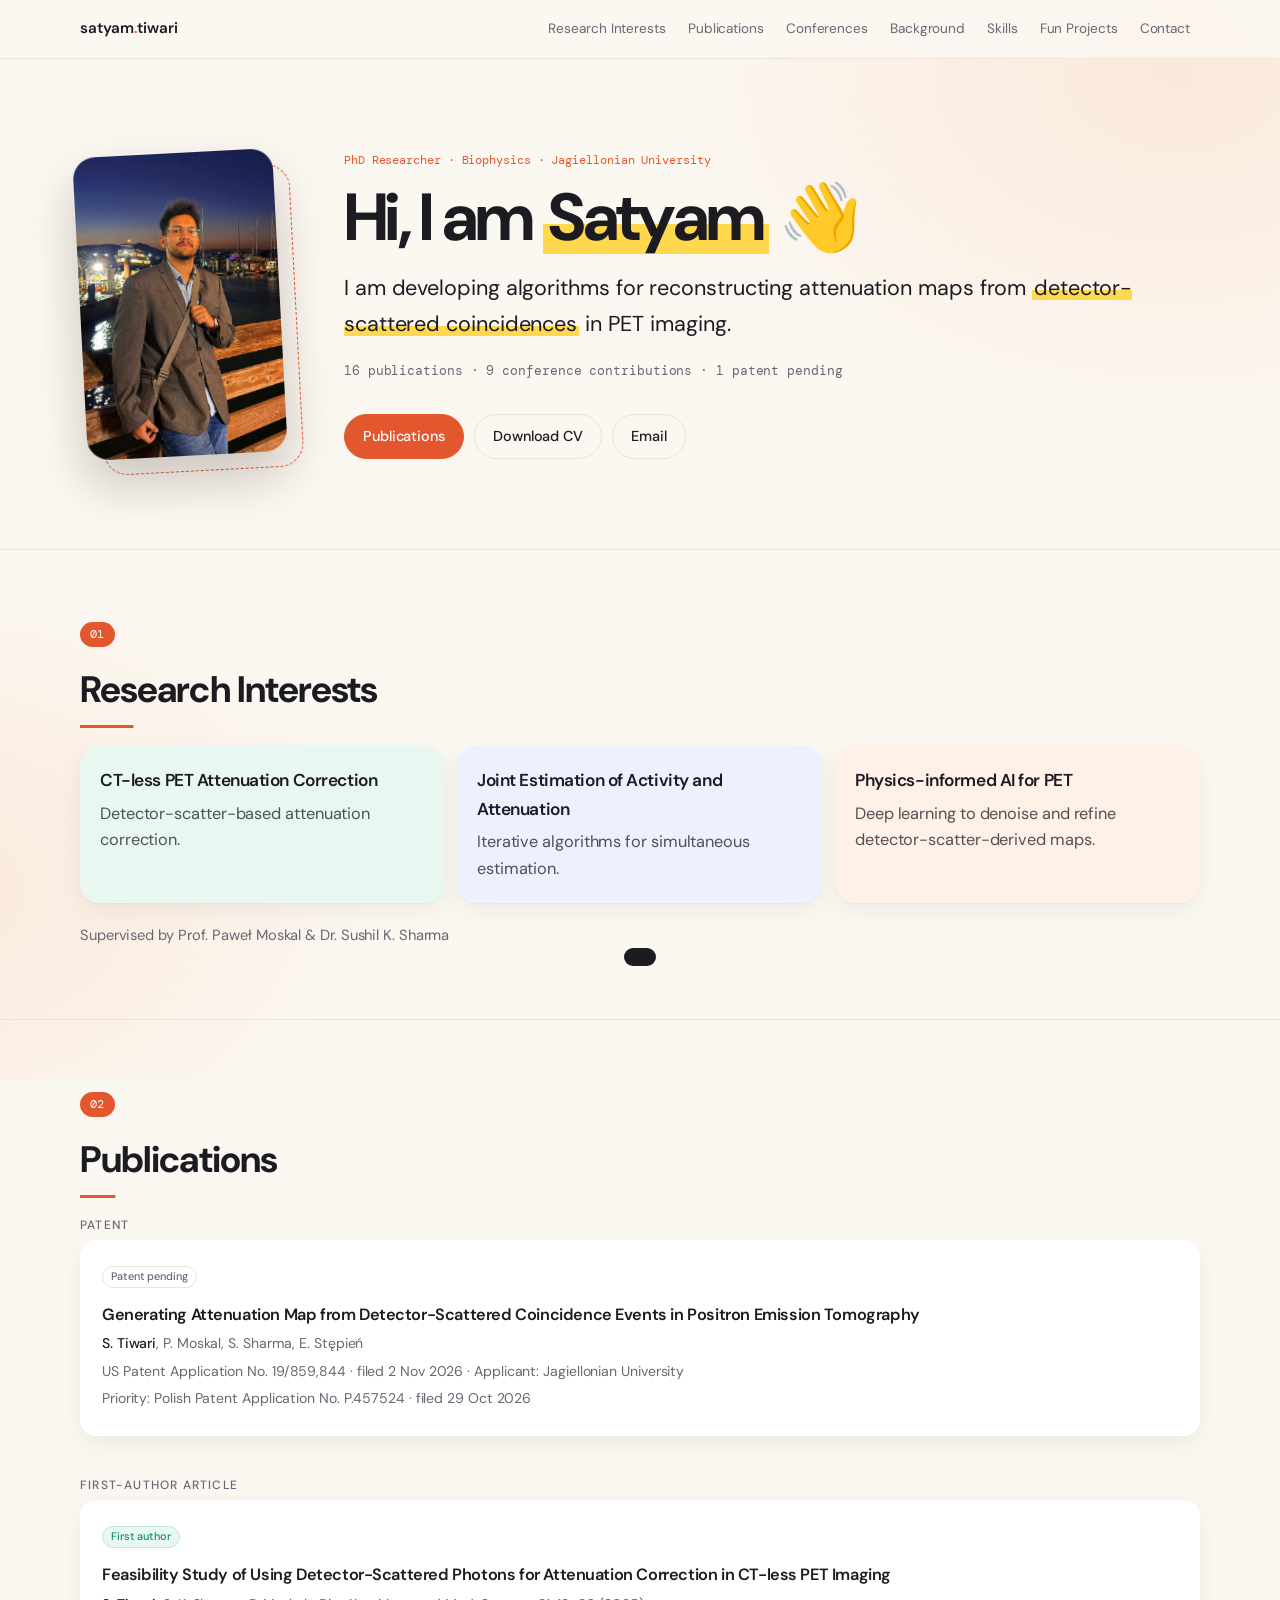
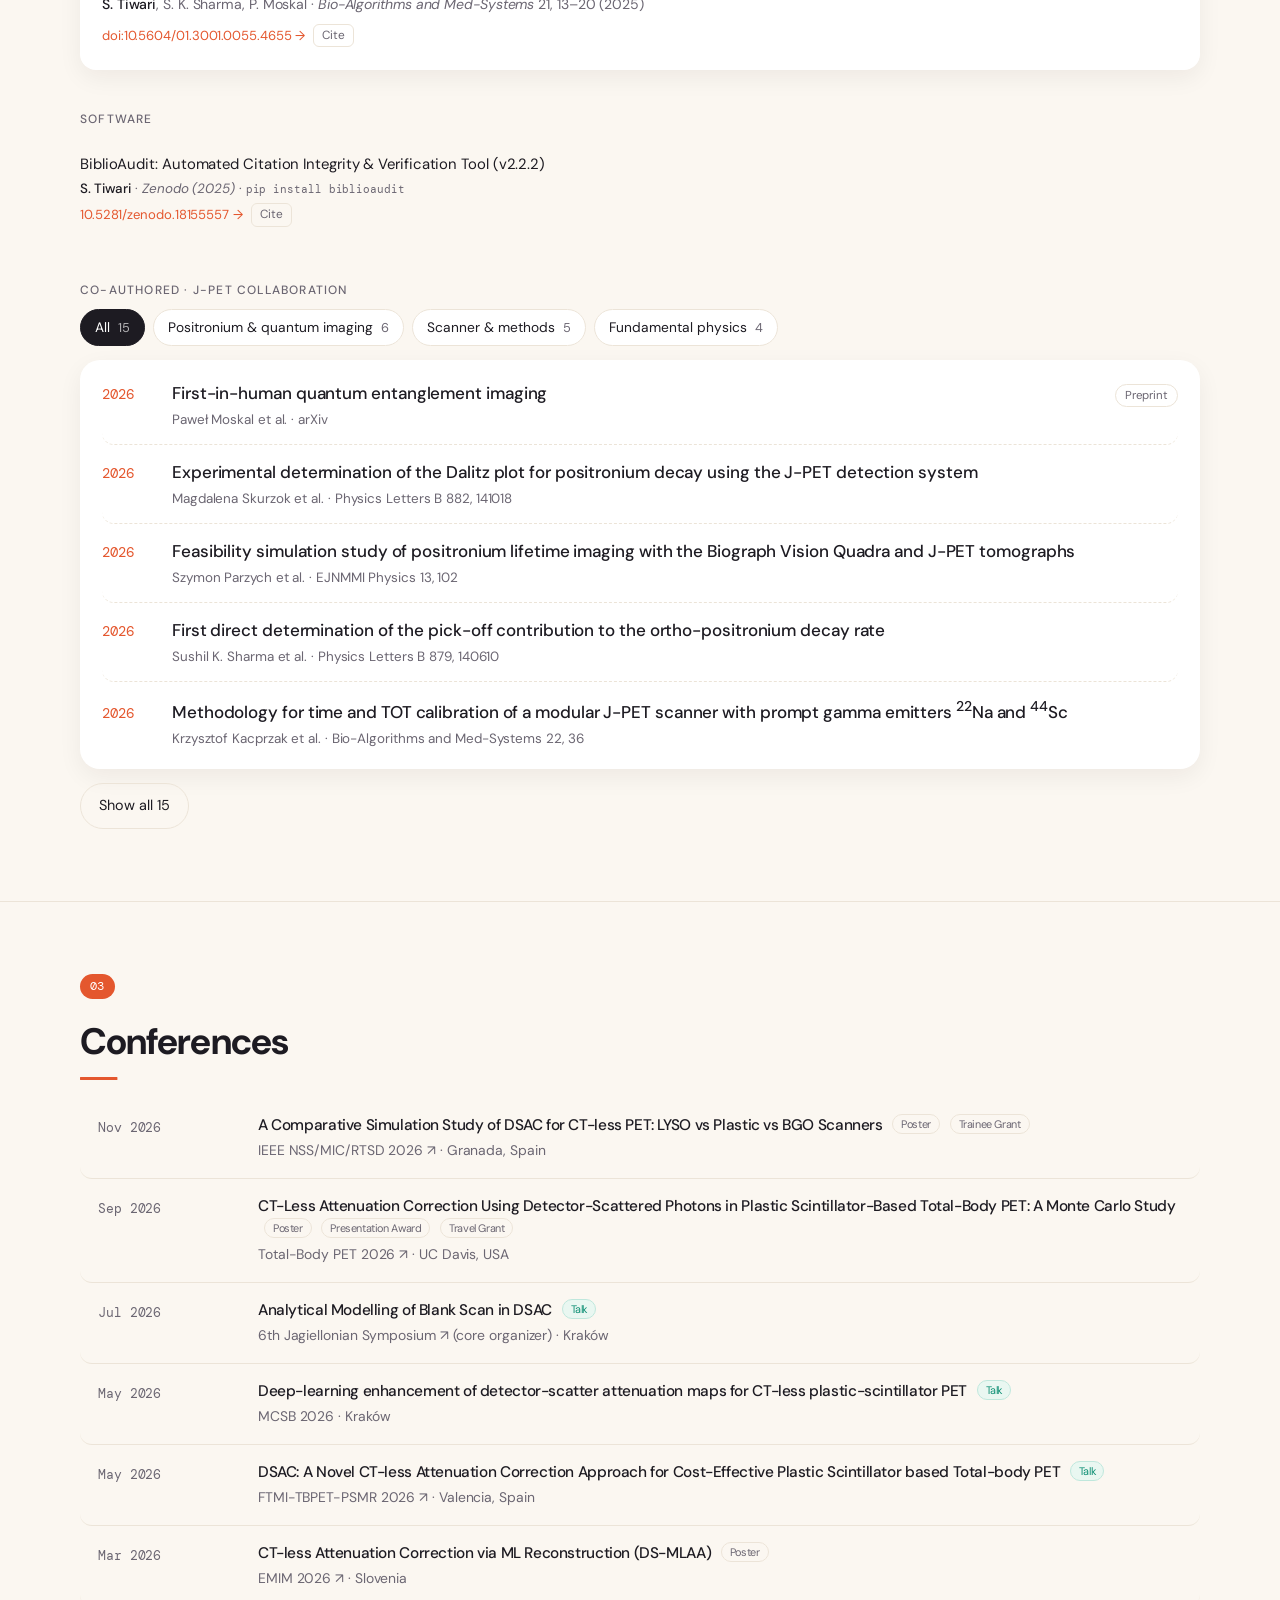
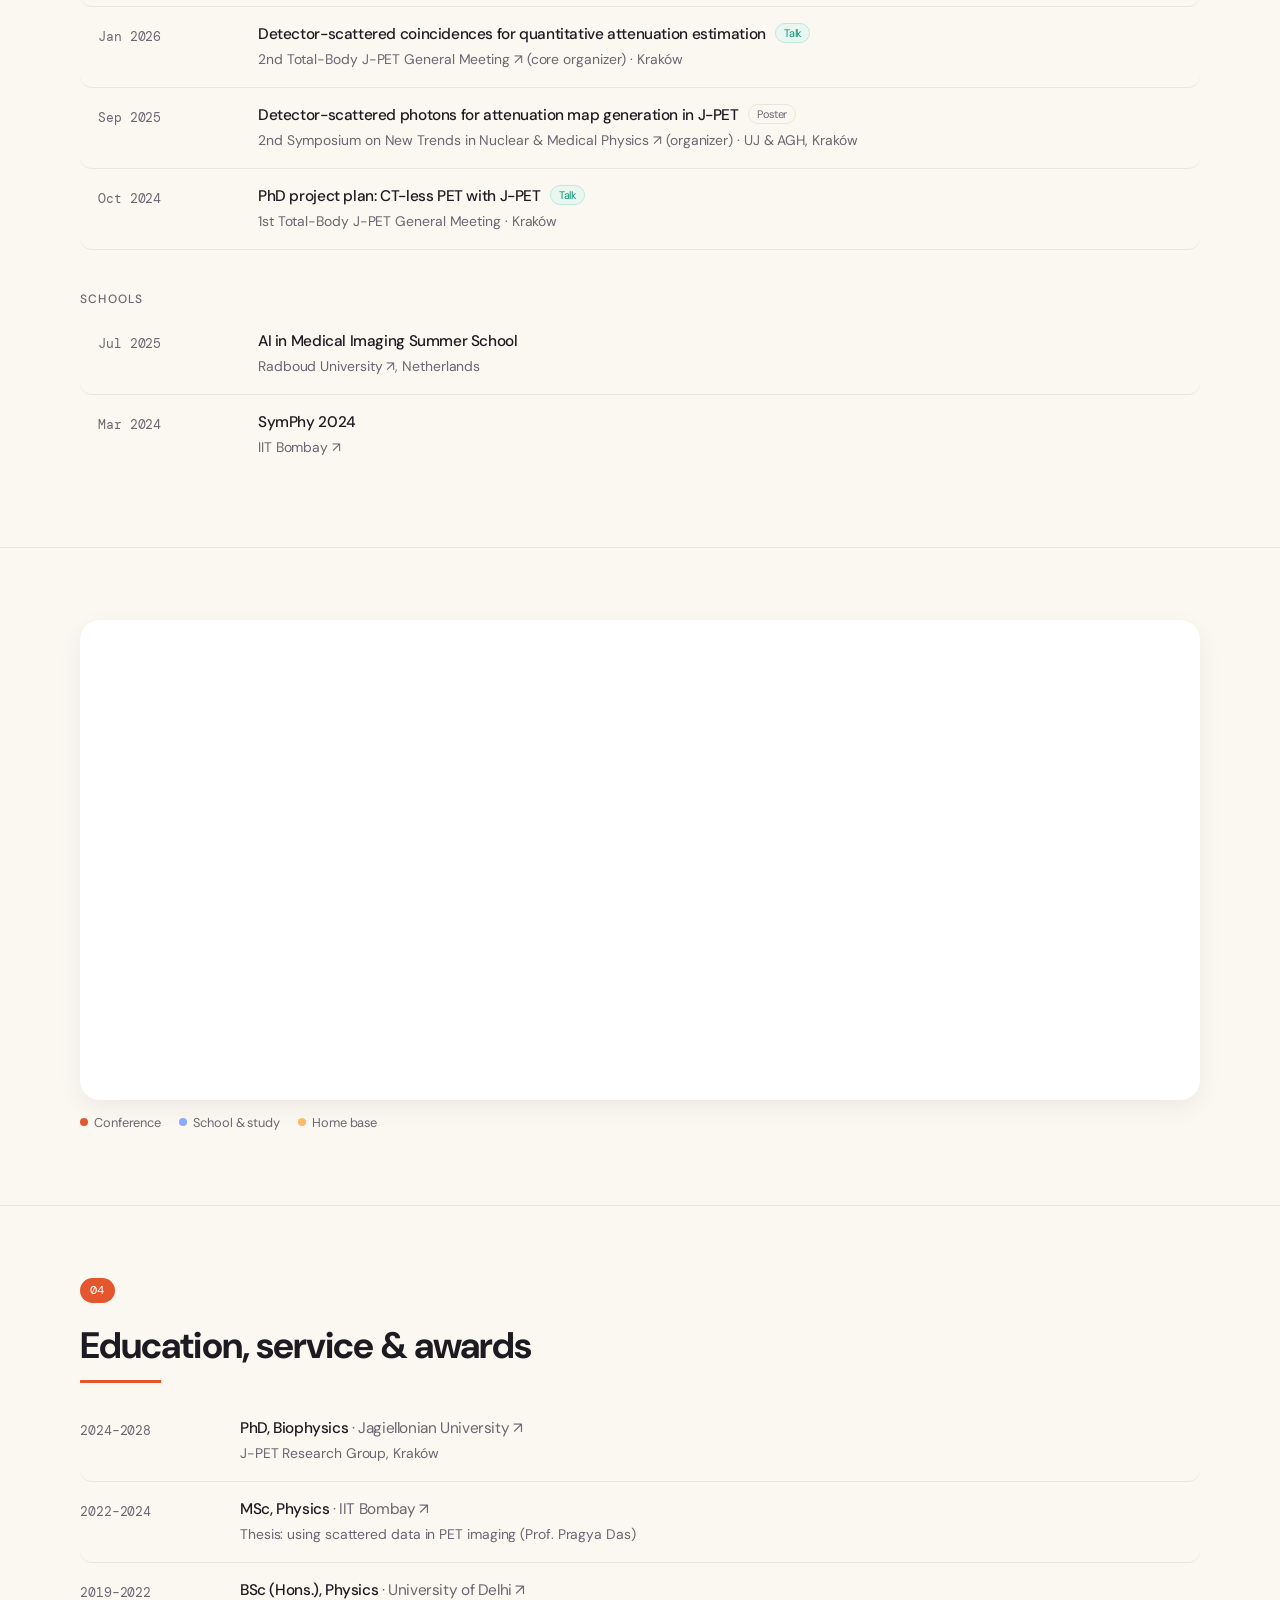
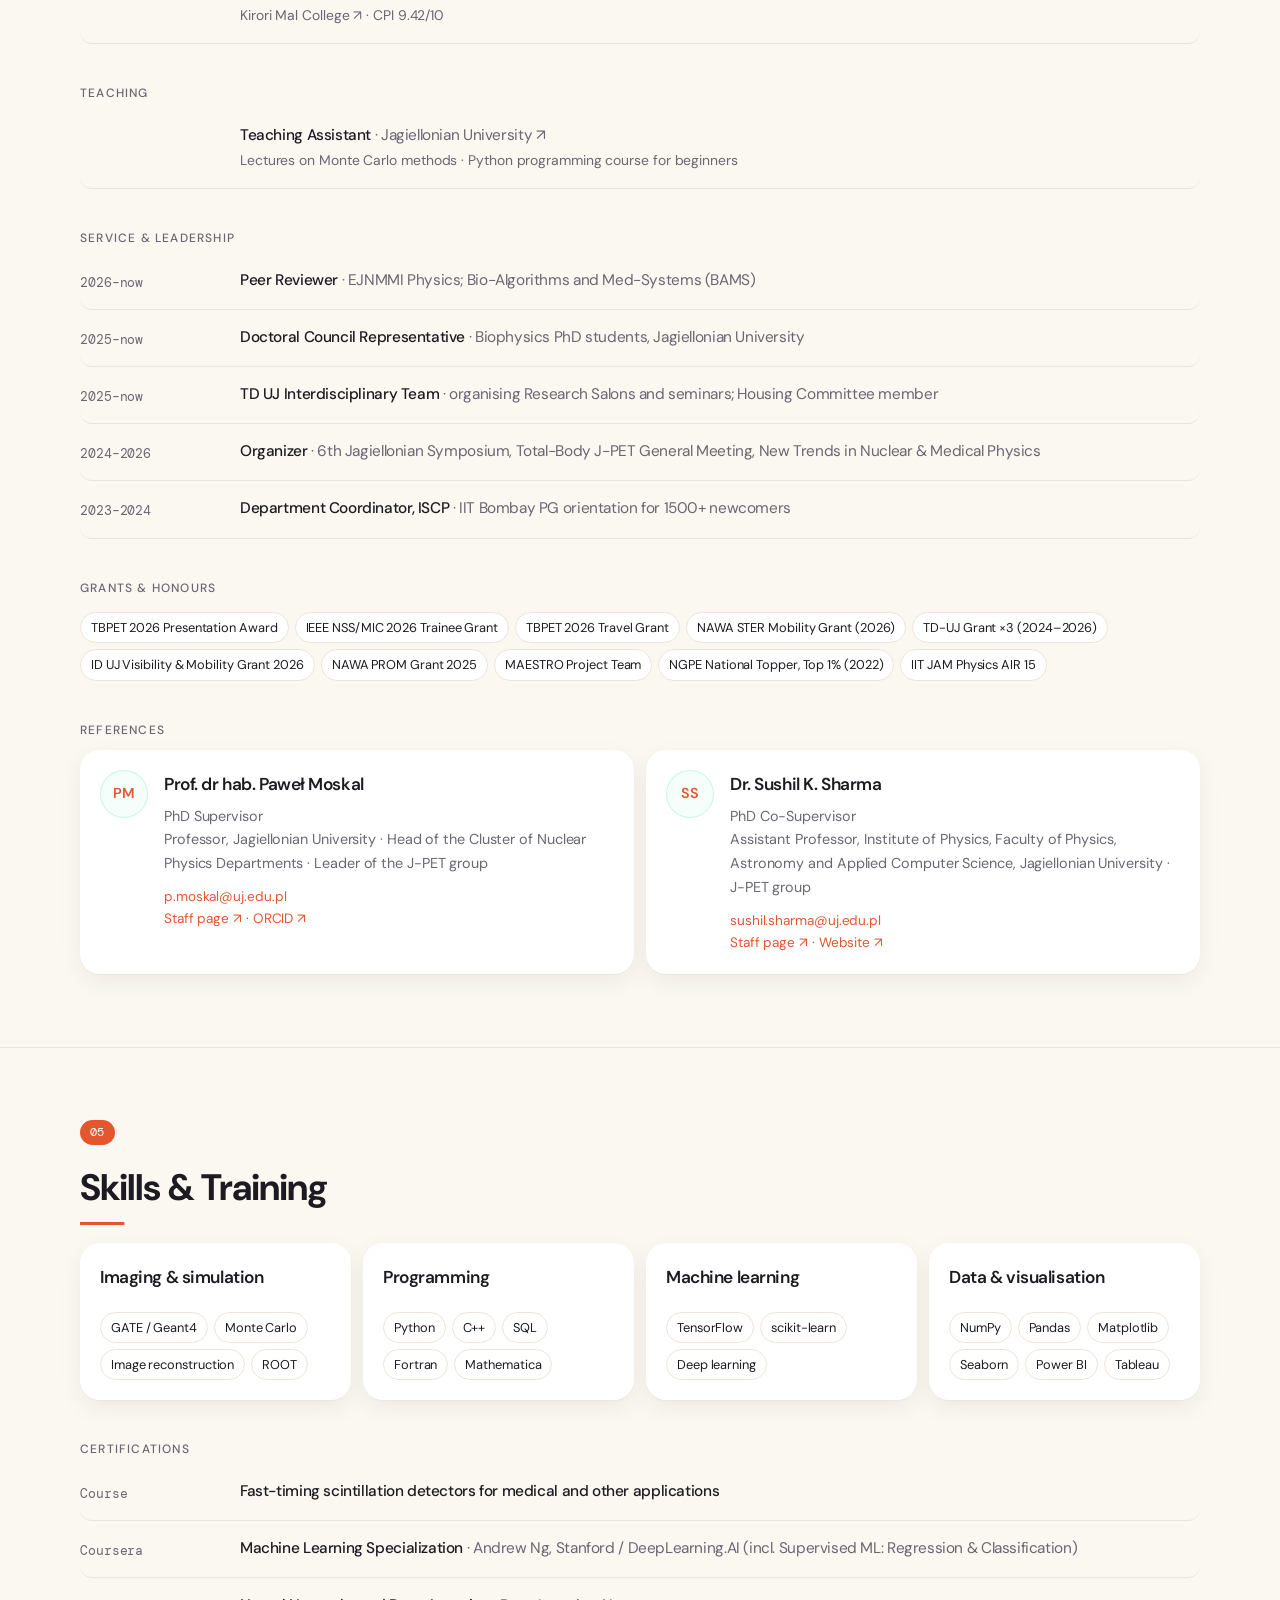
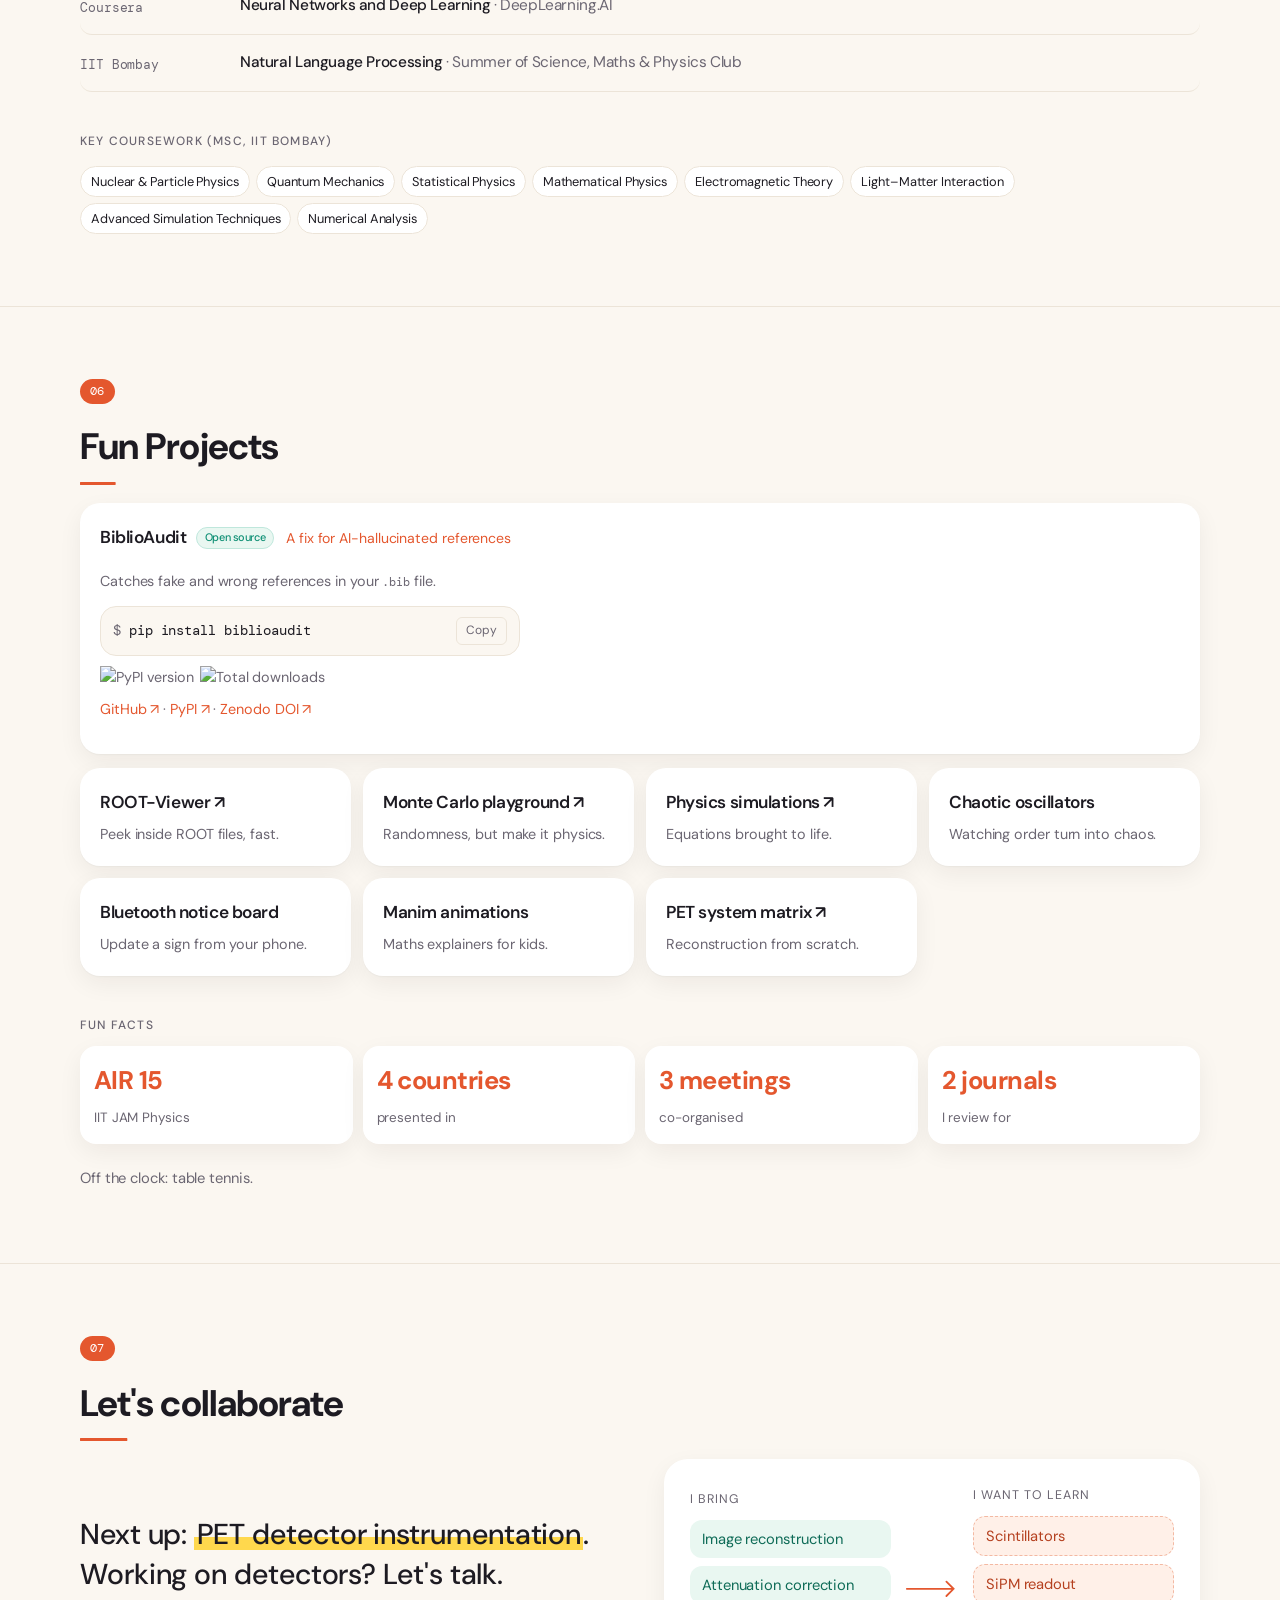
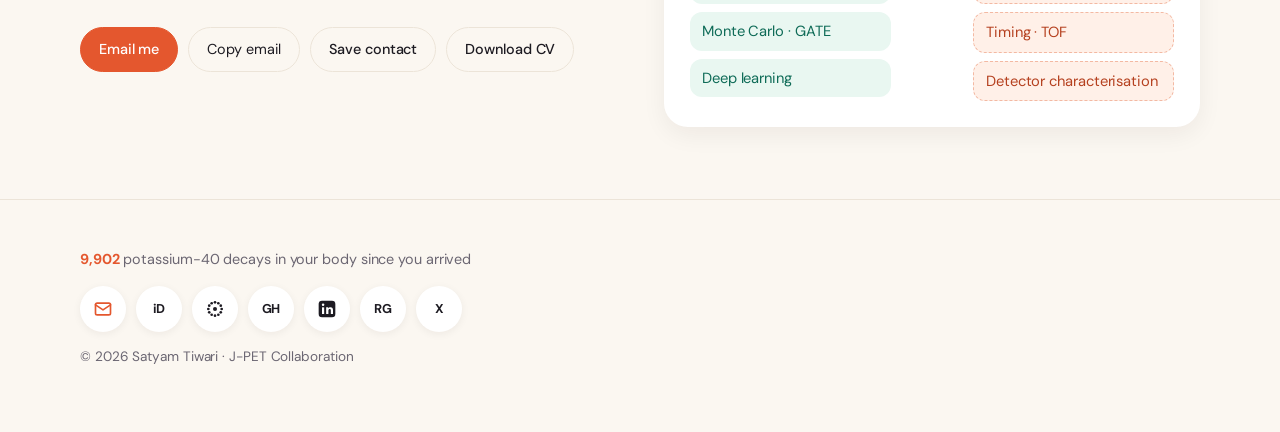
==== commit 7111ea97: "aaa" ====
--- a/index.html
+++ b/index.html
@@ -489,9 +489,9 @@
   <div class="label mono">01</div>
   <h2>Research Interests</h2>
   <div class="grid">
-    <div class="card"><h3>CT-less PET</h3><p>PET without the extra CT scan.</p></div>
-    <div class="card"><h3>Image reconstruction</h3><p>Monte Carlo + iterative algorithms.</p></div>
-    <div class="card"><h3>AI for medical imaging</h3><p>Deep learning for cleaner maps.</p></div>
+    <div class="card"><h3>CT-less PET Attenuation Correction</h3><p>Detector-scatter-based attenuation correction.</p></div>
+    <div class="card"><h3>Joint Estimation of Activity and Attenuation</h3><p>Iterative algorithms for simultaneous estimation.</p></div>
+    <div class="card"><h3>Physics-informed AI for PET</h3><p>Deep learning to denoise and refine detector-scatter-derived maps.</p></div>
   </div>
   <p style="color:var(--muted);margin-top:20px;font-size:.92rem">Supervised by Prof. Paweł Moskal &amp; Dr. Sushil K. Sharma</p>
 </div></section>
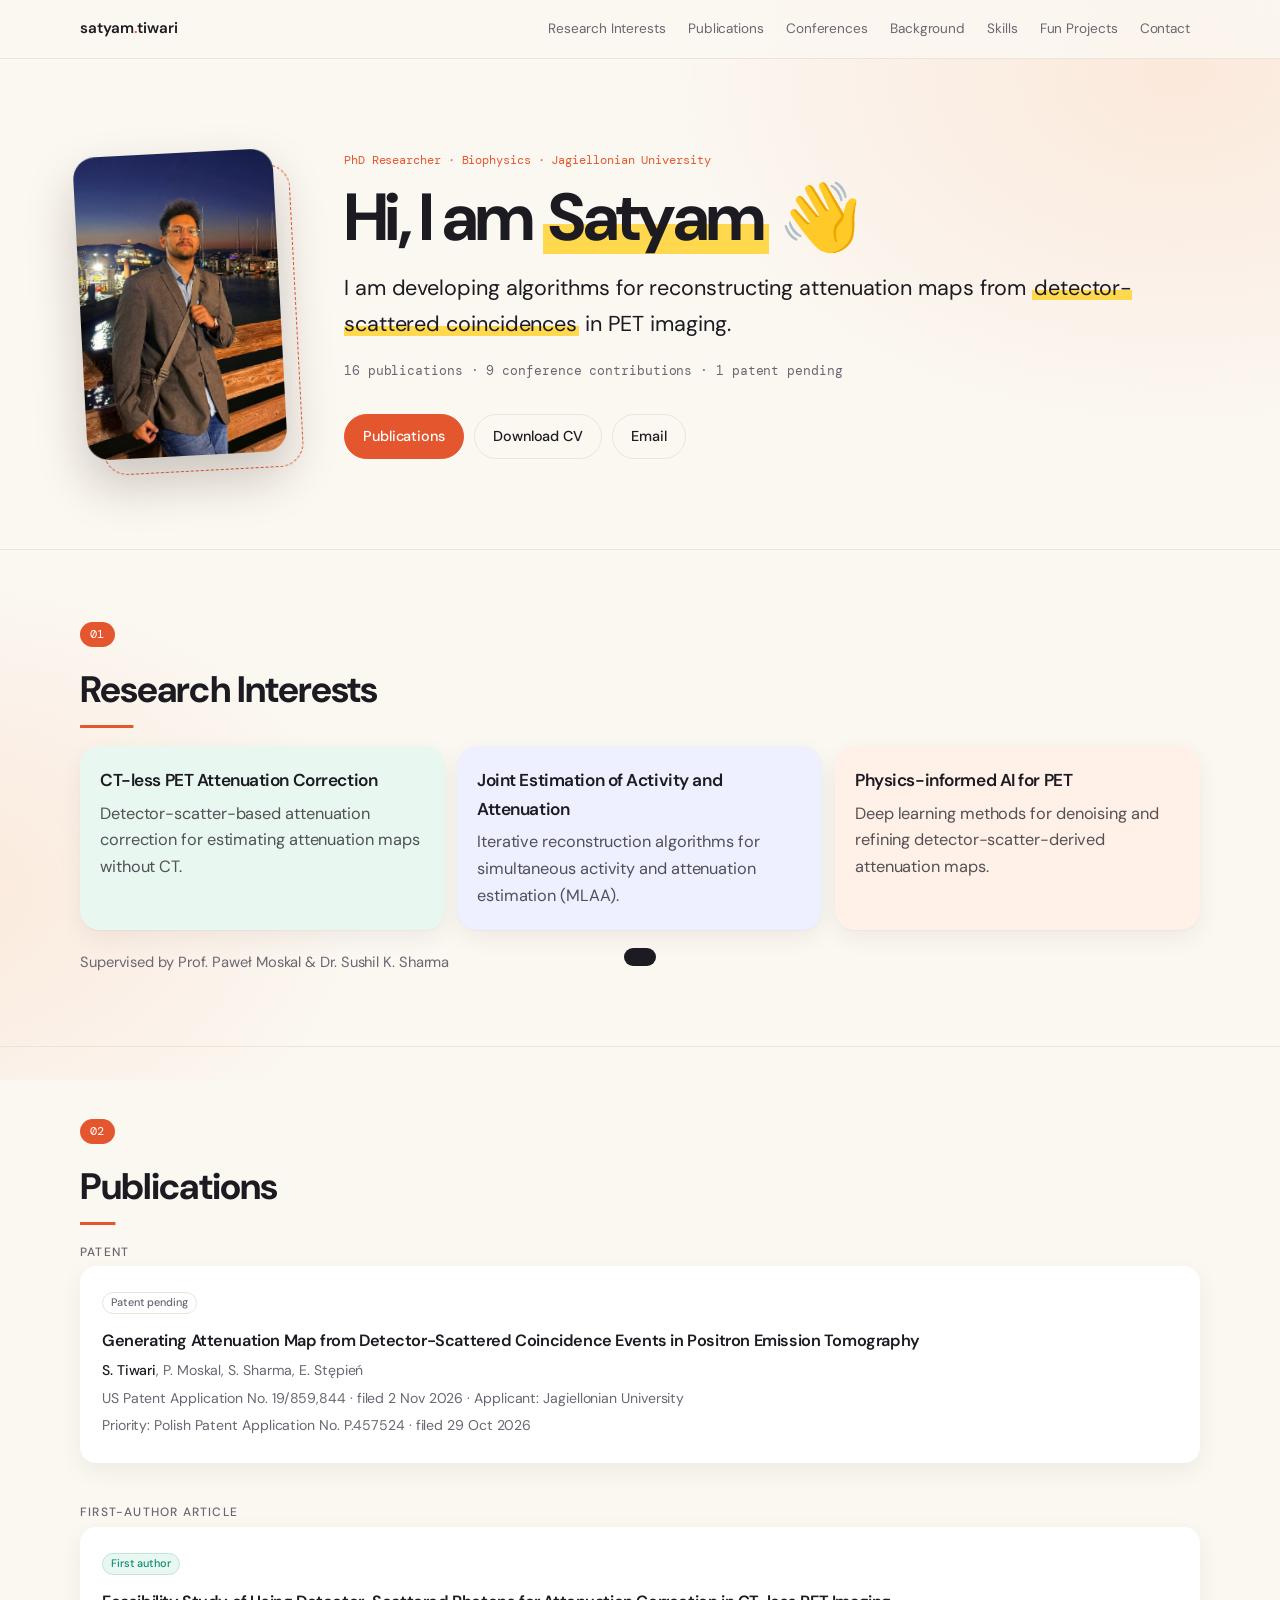
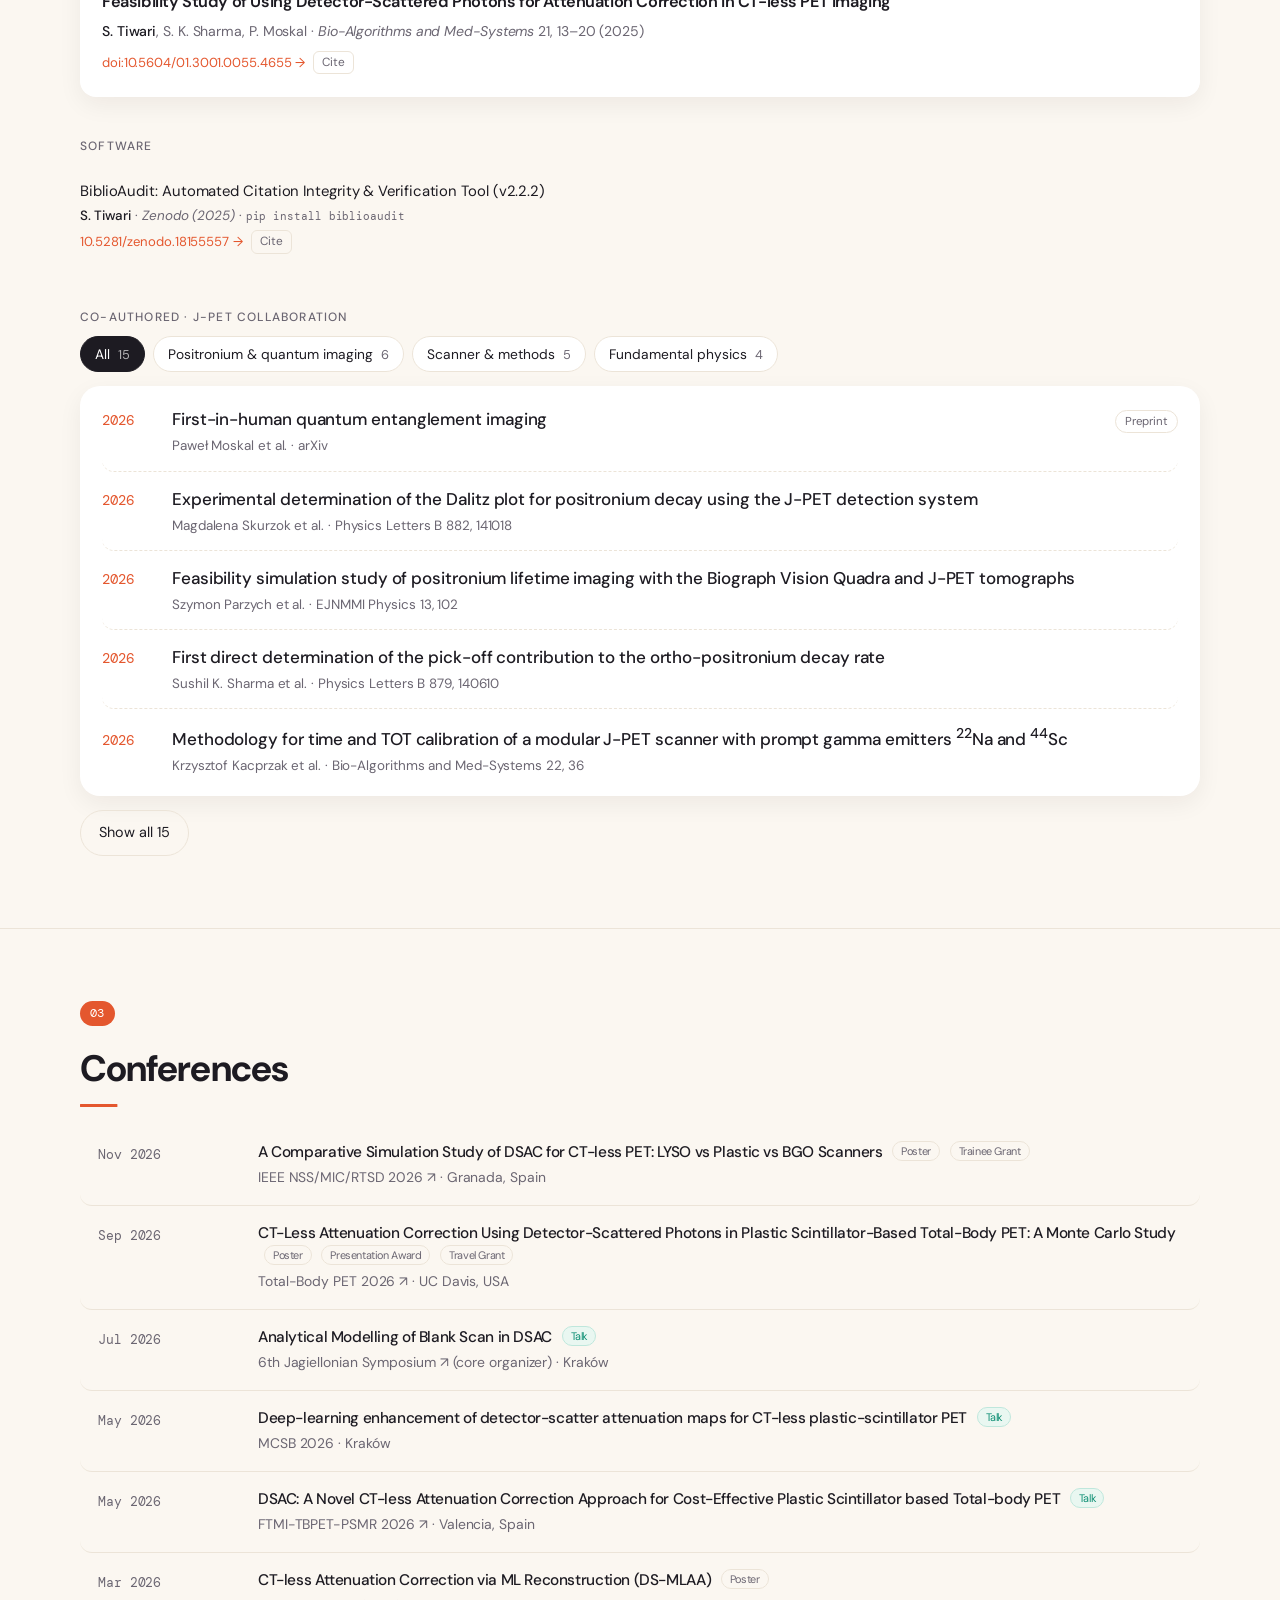
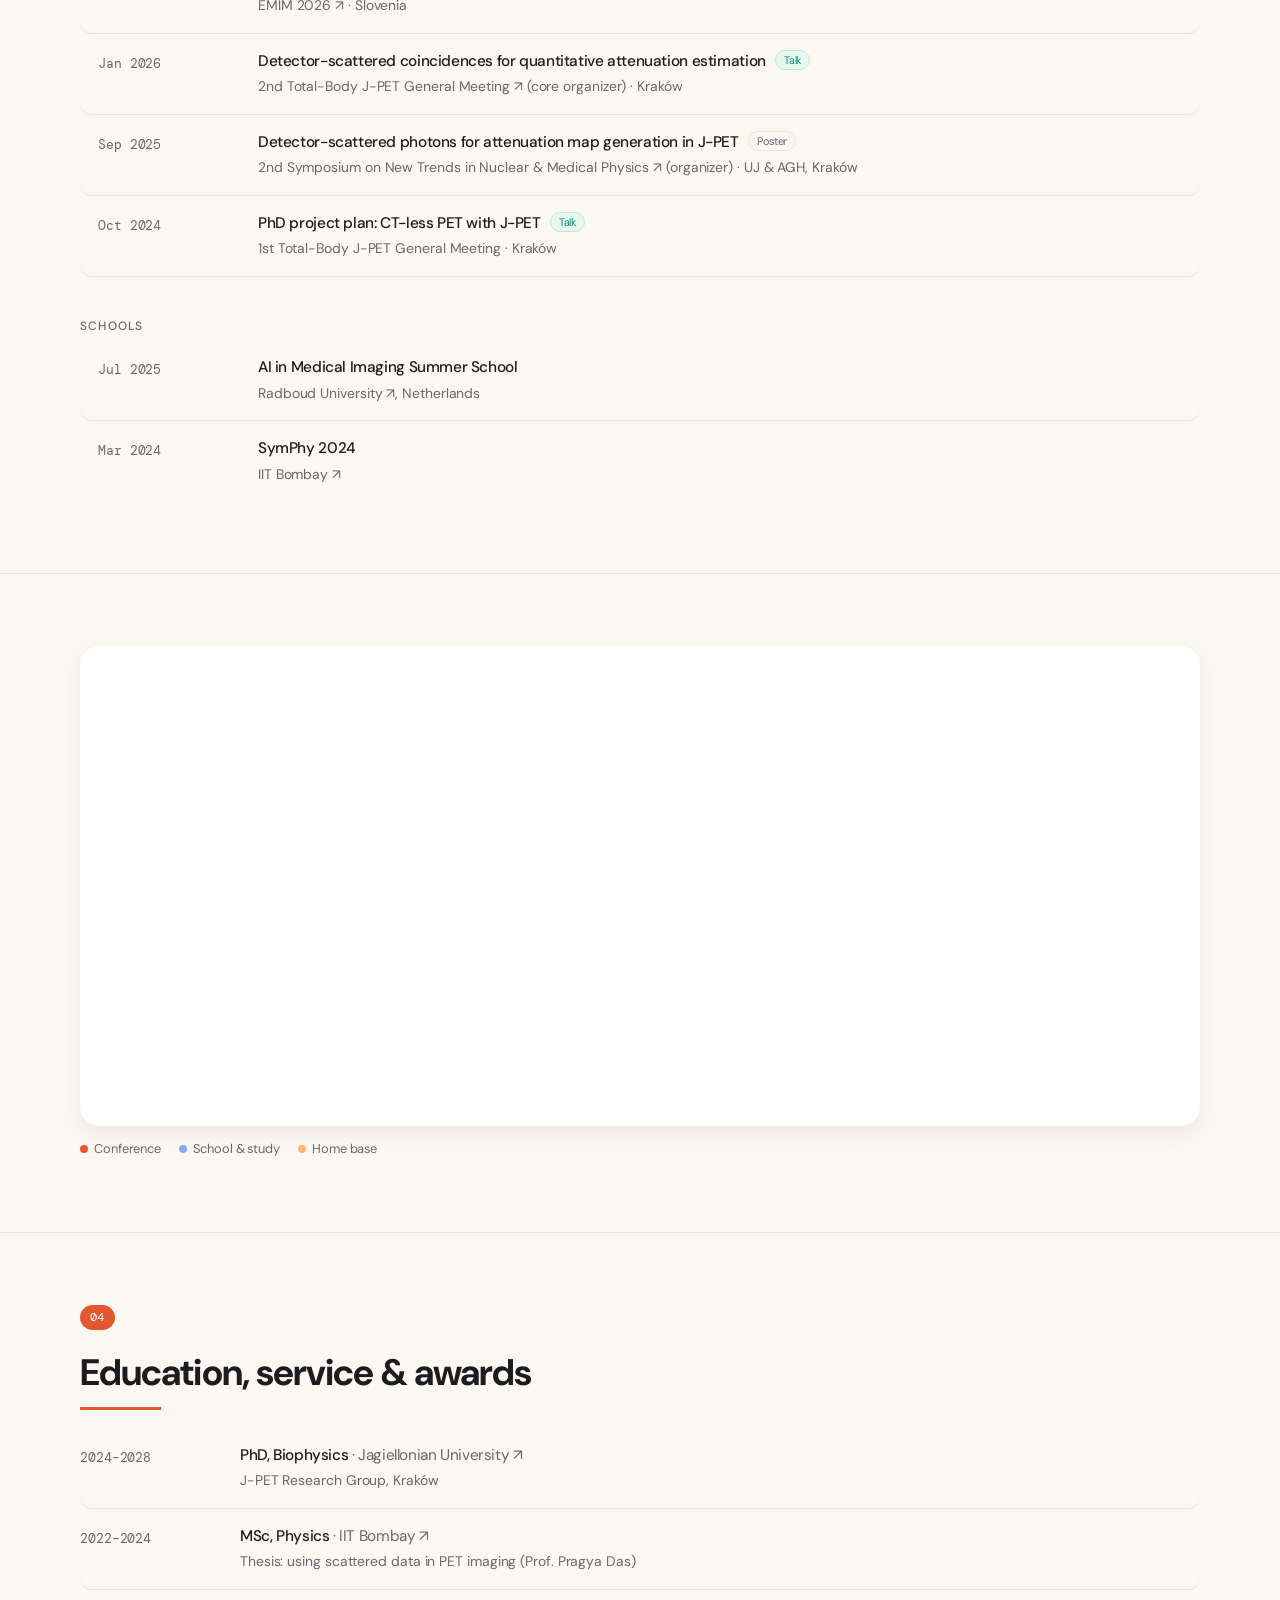
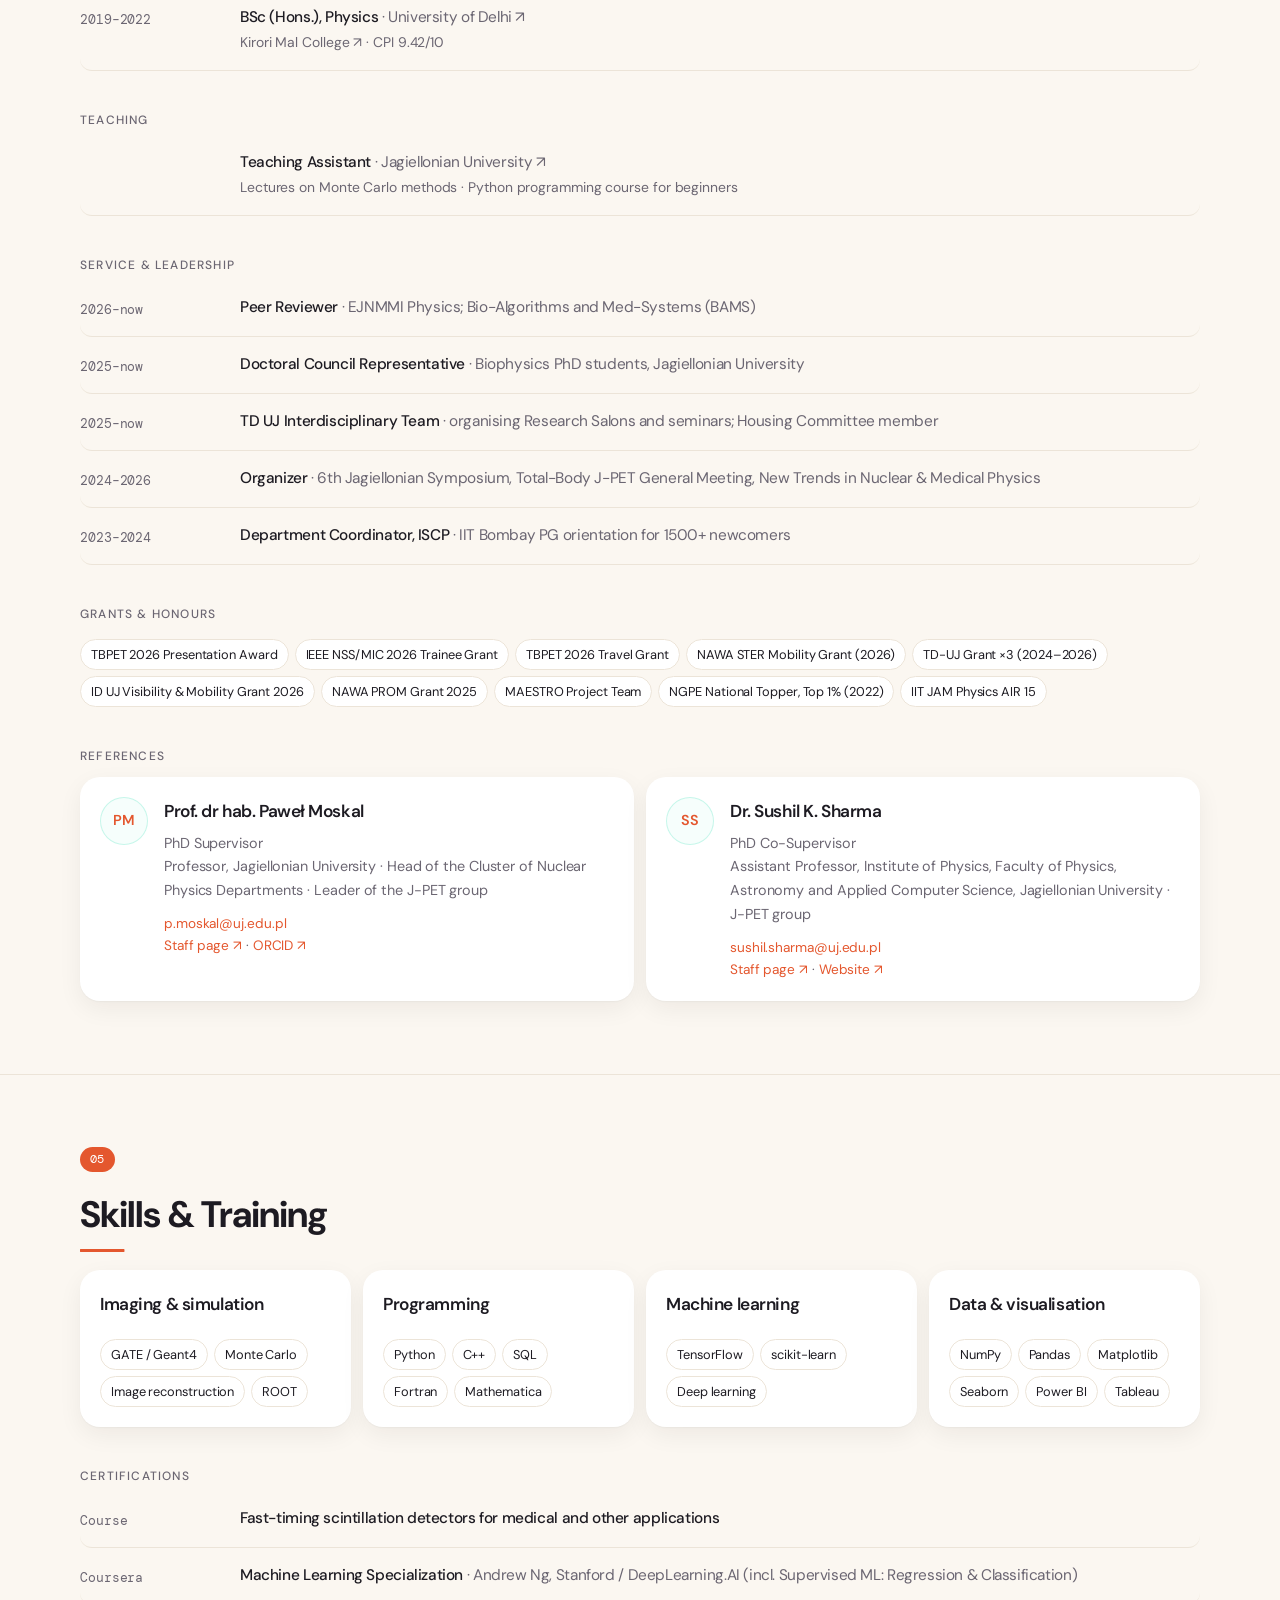
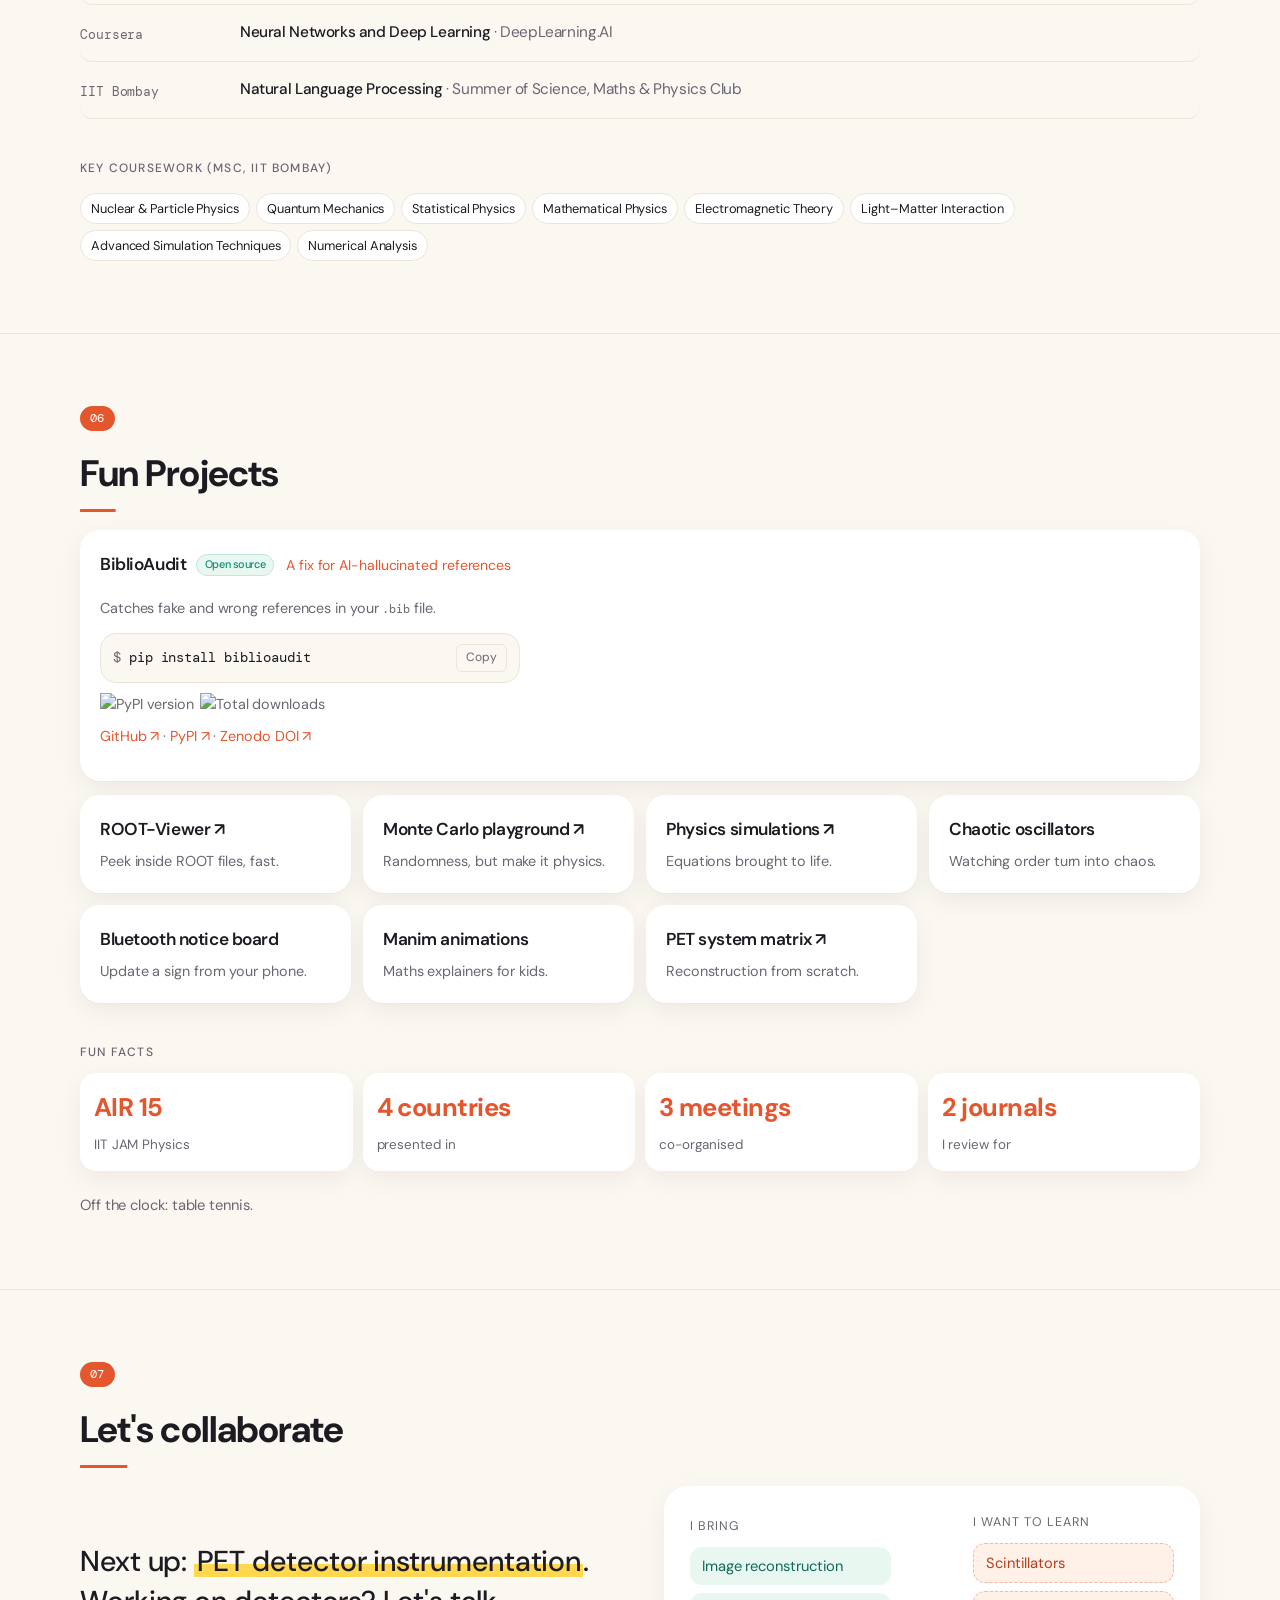
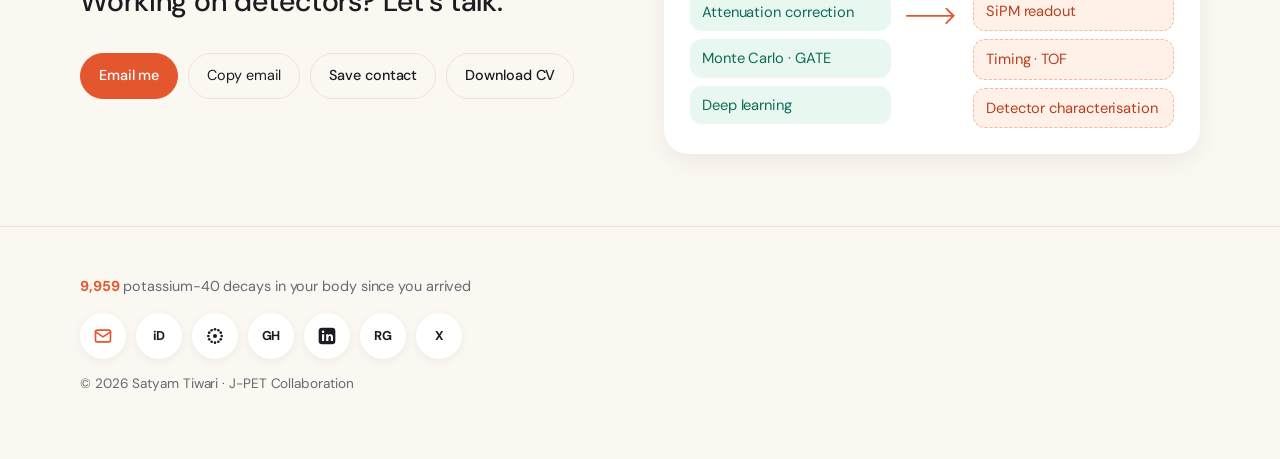
==== commit aced0d76: "aaa" ====
--- a/index.html
+++ b/index.html
@@ -489,9 +489,9 @@
   <div class="label mono">01</div>
   <h2>Research Interests</h2>
   <div class="grid">
-    <div class="card"><h3>CT-less PET Attenuation Correction</h3><p>Detector-scatter-based attenuation correction.</p></div>
-    <div class="card"><h3>Joint Estimation of Activity and Attenuation</h3><p>Iterative algorithms for simultaneous estimation.</p></div>
-    <div class="card"><h3>Physics-informed AI for PET</h3><p>Deep learning to denoise and refine detector-scatter-derived maps.</p></div>
+    <div class="card"><h3>CT-less PET Attenuation Correction</h3><p>Detector-scatter-based attenuation correction for estimating attenuation maps without CT.</p></div>
+    <div class="card"><h3>Joint Estimation of Activity and Attenuation</h3><p>Iterative reconstruction algorithms for simultaneous activity and attenuation estimation (MLAA).</p></div>
+    <div class="card"><h3>Physics-informed AI for PET</h3><p>Deep learning methods for denoising and refining detector-scatter-derived attenuation maps.</p></div>
   </div>
   <p style="color:var(--muted);margin-top:20px;font-size:.92rem">Supervised by Prof. Paweł Moskal &amp; Dr. Sushil K. Sharma</p>
 </div></section>
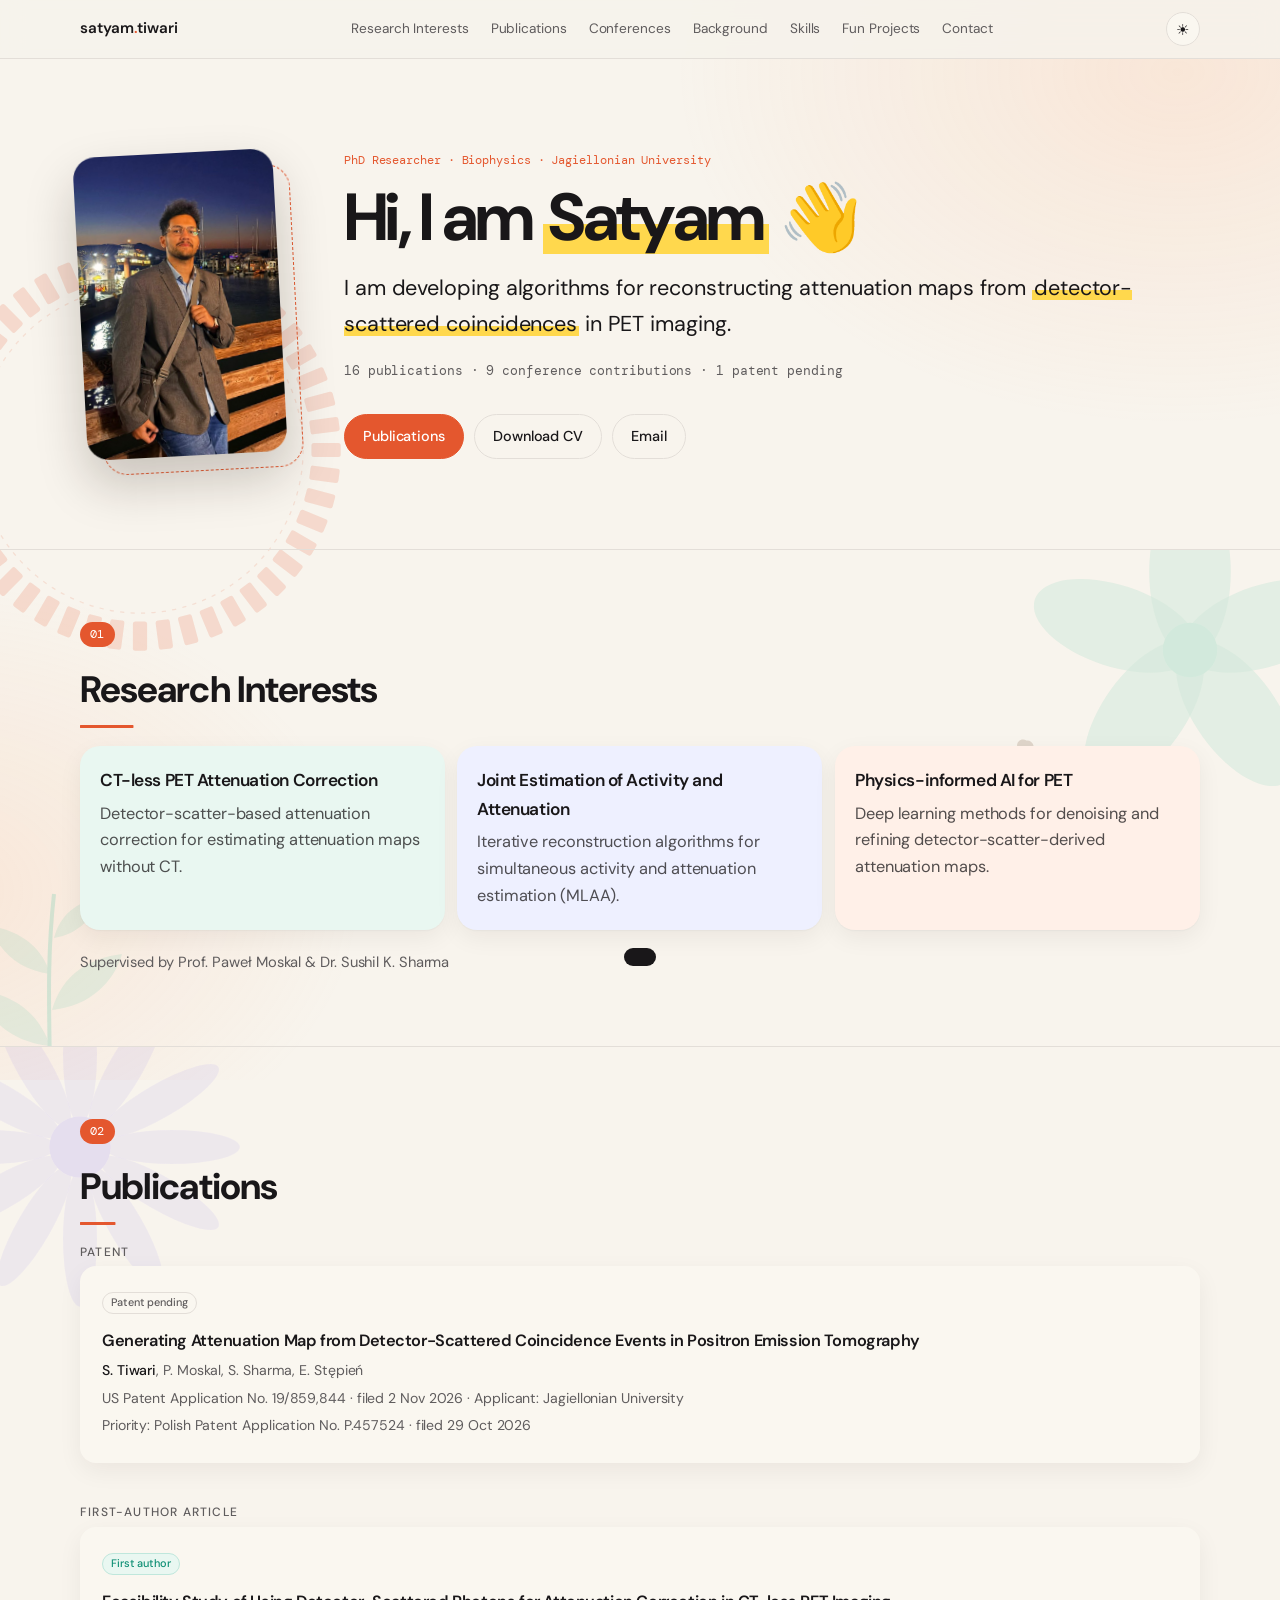
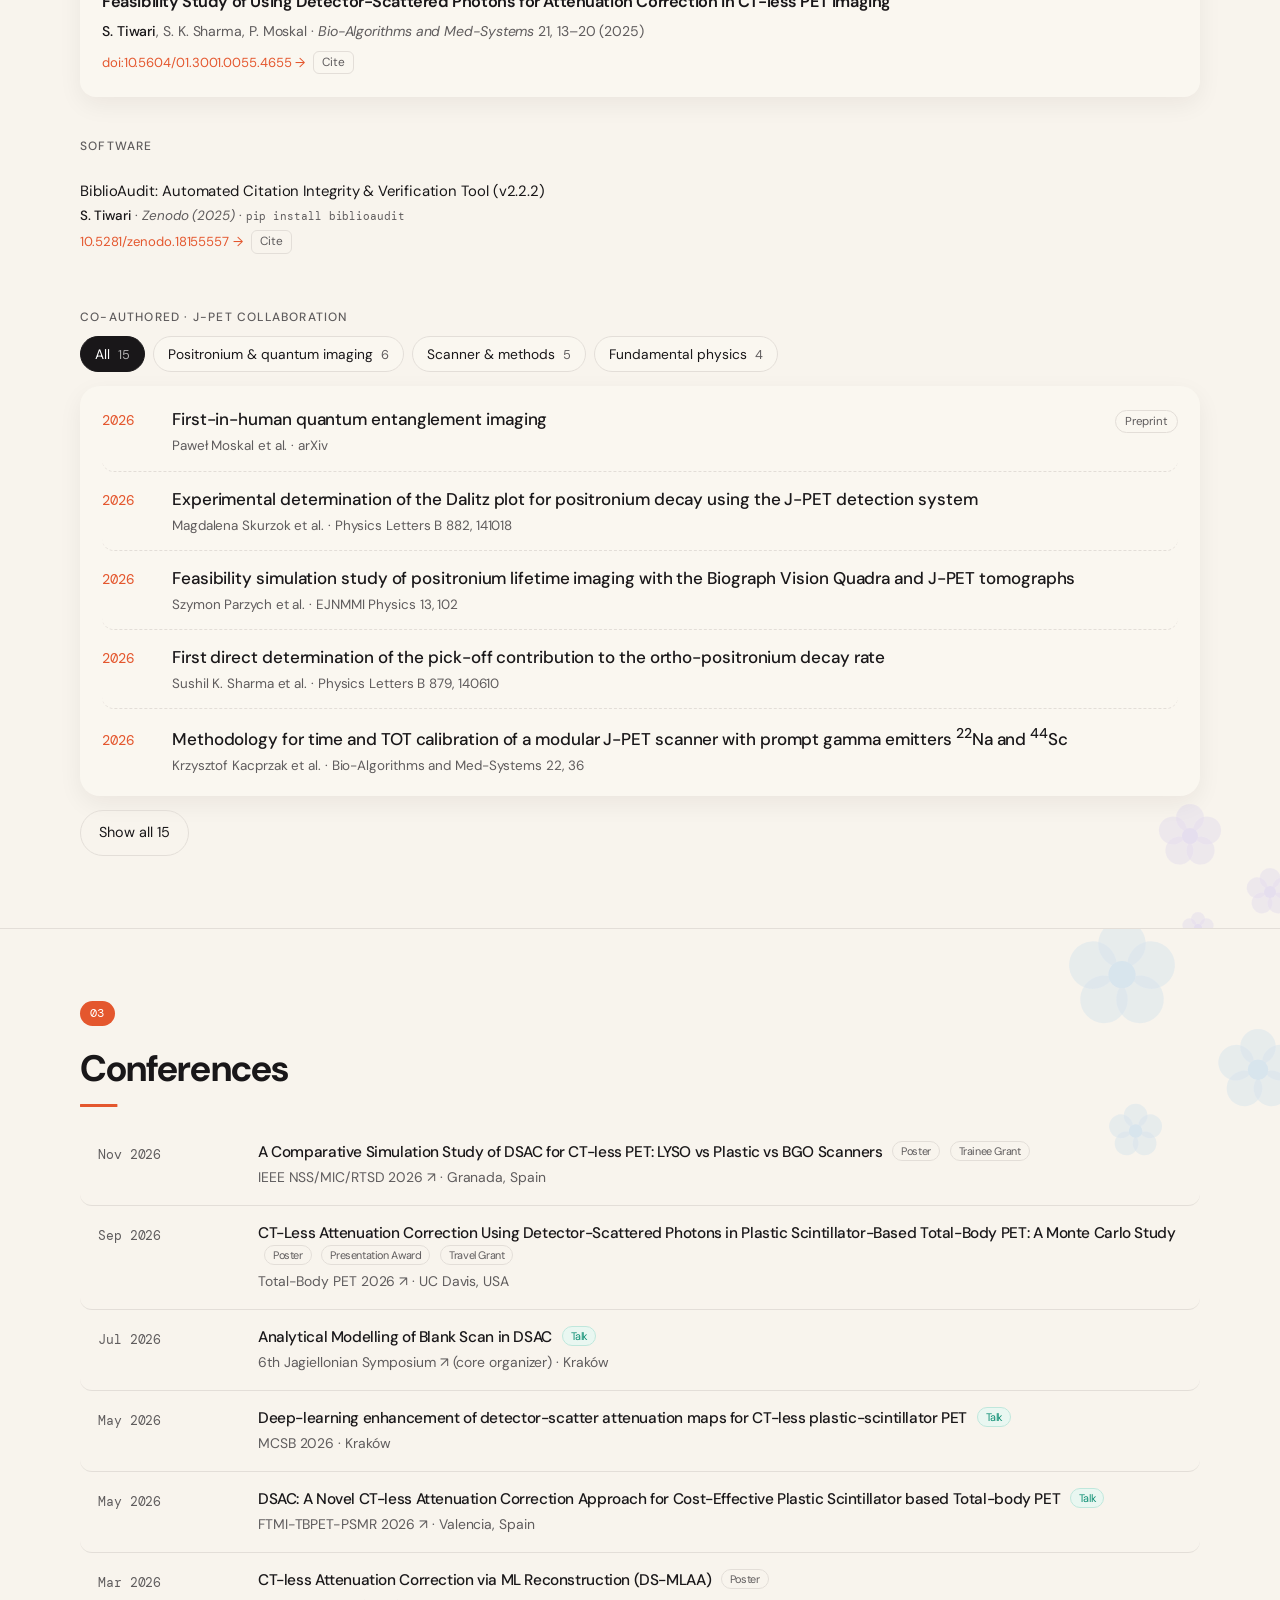
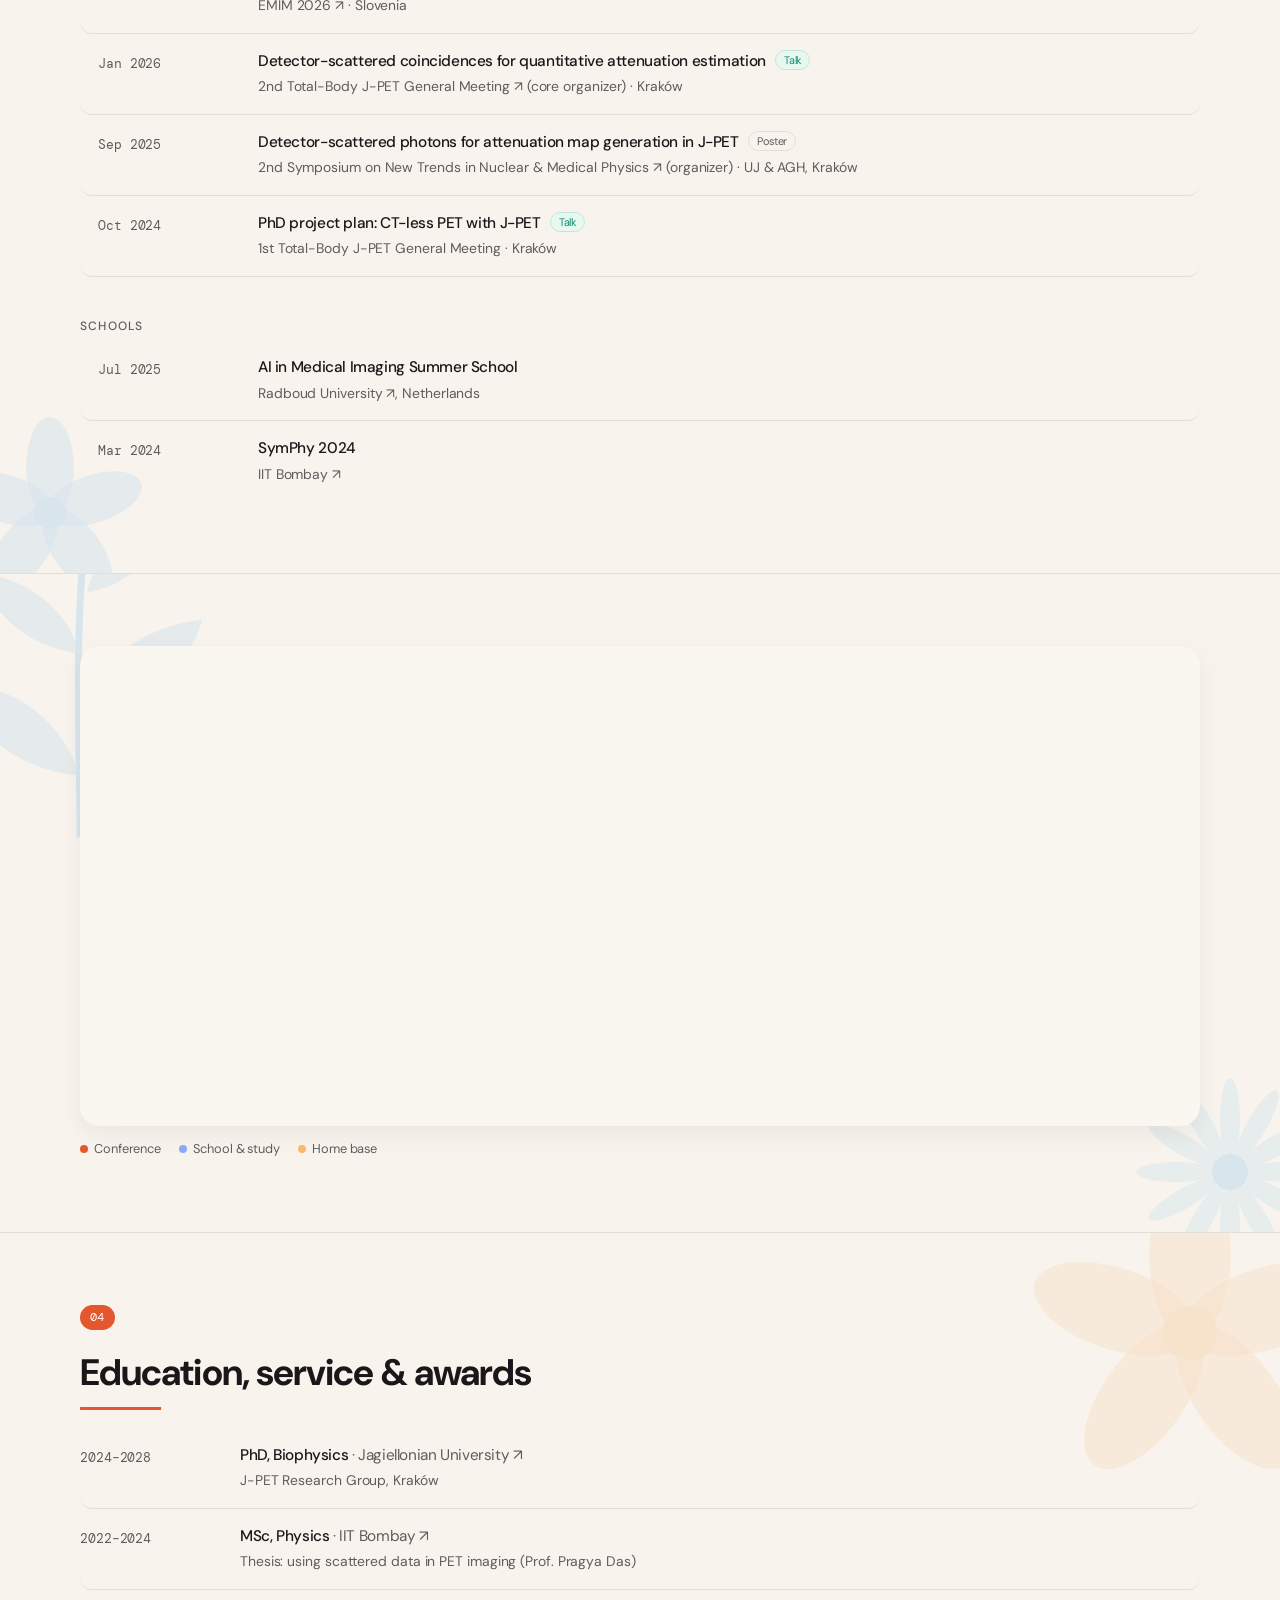
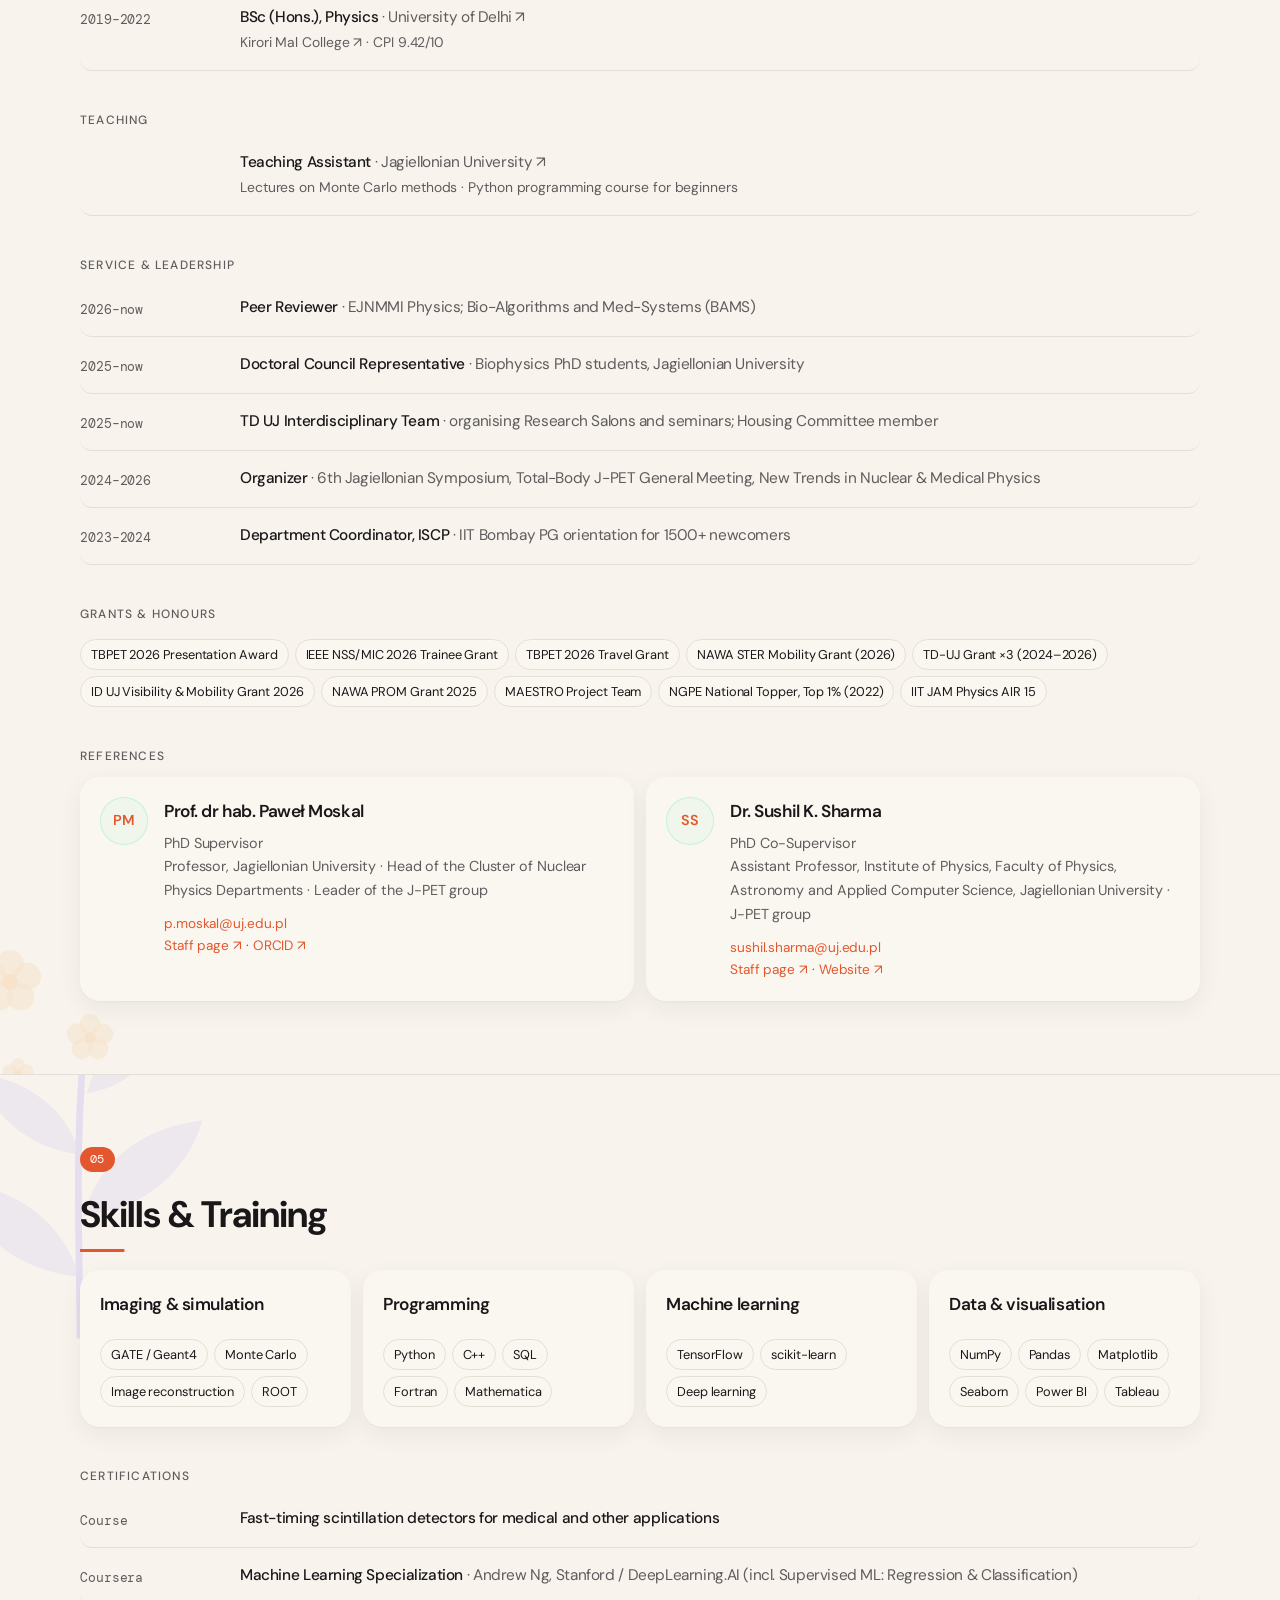
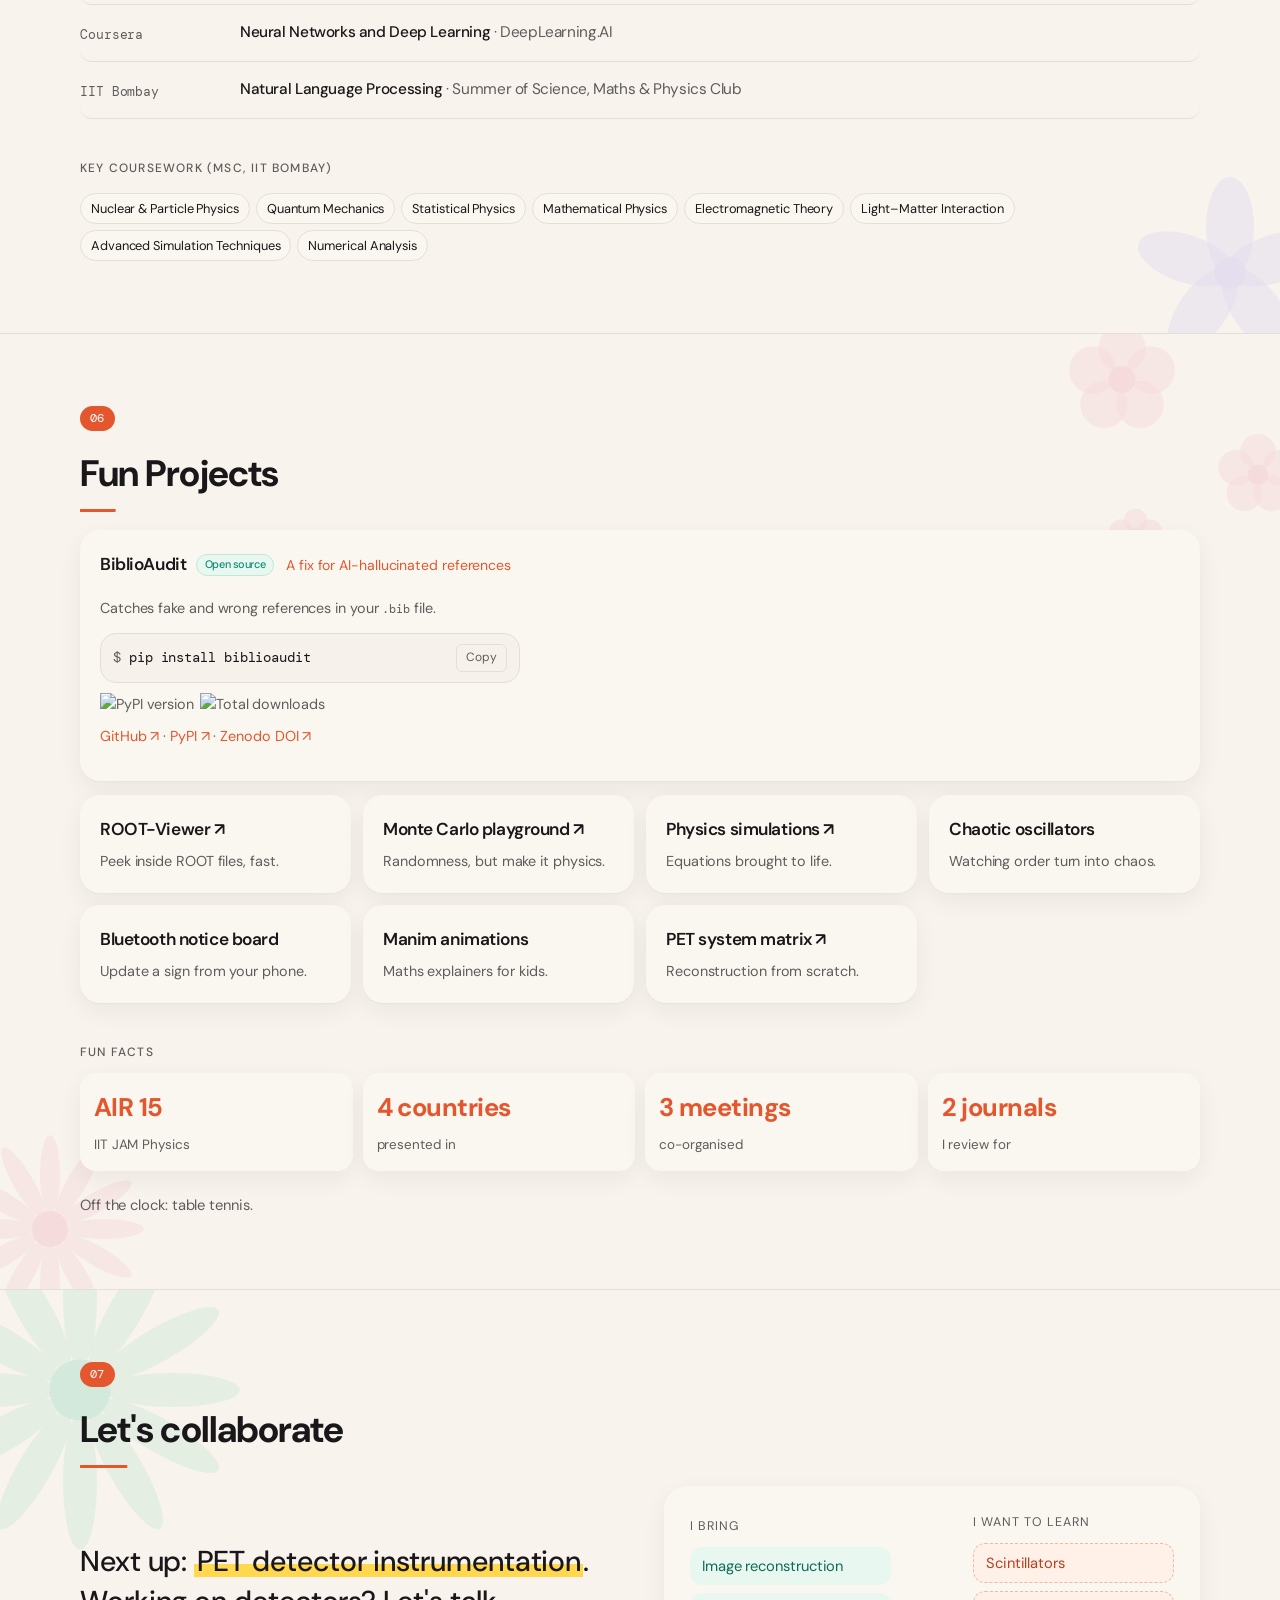
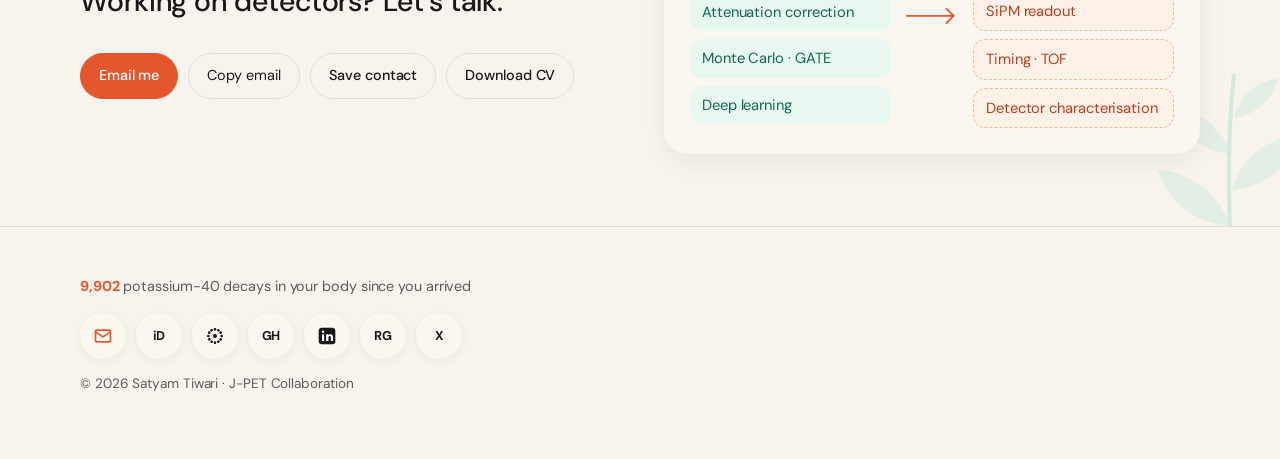
==== commit 5fcf3b06: "Theme switcher with intensity, tree + PET scene backgrounds, split CSS/JS" ====
--- a/index.html
+++ b/index.html
@@ -23,430 +23,10 @@
 <link rel="preconnect" href="https://fonts.googleapis.com">
 <link rel="preconnect" href="https://fonts.gstatic.com" crossorigin>
 <link href="https://fonts.googleapis.com/css2?family=DM+Sans:opsz,wght@9..40,400;9..40,500;9..40,700&family=DM+Mono:wght@400&display=swap" rel="stylesheet">
-<script>document.documentElement.dataset.theme='light'</script>
-<style>
-:root{--bg:#0a0a0b;--card:#111113;--line:#1f1f23;--text:#ededef;--muted:#8f8f98;--accent:#6ee7c8}
-*{box-sizing:border-box;margin:0;padding:0}
-html{scroll-behavior:smooth;scroll-padding-top:72px}
-body{font-family:'DM Sans',system-ui,sans-serif;background:var(--bg);color:var(--text);line-height:1.7;-webkit-font-smoothing:antialiased;font-size:16px}
-a{color:inherit;text-decoration:none}
-a:focus-visible{outline:2px solid var(--accent);outline-offset:3px;border-radius:4px}
-.wrap{max-width:760px;margin:0 auto;padding:0 24px}
-.mono{font-family:'DM Mono',ui-monospace,monospace}
-.skip{position:absolute;left:-999px;top:8px;background:var(--accent);color:#04201a;padding:8px 14px;border-radius:6px;z-index:100}
-.skip:focus{left:8px}
-#progress{position:fixed;top:0;left:0;height:1px;width:0;background:var(--accent);z-index:60}
-nav{position:fixed;top:0;left:0;right:0;z-index:50;background:var(--navbg);backdrop-filter:blur(12px);border-bottom:1px solid var(--line)}
-nav .wrap{display:flex;justify-content:space-between;align-items:center;height:58px;gap:20px;max-width:960px}
-nav .logo{font-weight:600;font-size:.95rem;white-space:nowrap}
-nav .logo span{color:var(--accent)}
-nav ul{display:flex;gap:2px;list-style:none;font-size:.85rem;overflow-x:auto;scrollbar-width:none}
-nav ul::-webkit-scrollbar{display:none}
-nav ul a{color:var(--muted);padding:6px 10px;border-radius:6px;white-space:nowrap;transition:color .2s}
-nav ul a:hover,nav ul a.active{color:var(--text)}
-@media(max-width:700px){nav .logo{display:none}}
-.hero{padding:150px 0 90px}
-.avatar{width:80px;height:80px;border-radius:50%;object-fit:cover;margin-bottom:28px;display:block;filter:grayscale(.15)}
-.eyebrow{font-size:.78rem;color:var(--accent);margin-bottom:14px}
-h1{font-size:clamp(2.4rem,6vw,3.6rem);line-height:1.05;letter-spacing:-.04em;font-weight:600}
-.lead{color:var(--muted);font-size:1.08rem;margin-top:20px;max-width:620px}
-.btns{display:flex;gap:10px;margin-top:32px;flex-wrap:wrap}
-.btn{display:inline-flex;align-items:center;padding:10px 18px;border-radius:8px;font-weight:500;font-size:.9rem;border:1px solid var(--line);transition:border-color .2s,background .2s}
-.btn.primary{background:var(--text);color:var(--bg);border-color:var(--text)}
-.btn:hover{border-color:var(--muted)}
-.btn.primary:hover{background:#fff}
-section{padding:72px 0;border-top:1px solid var(--line)}
-.label{font-size:.75rem;color:var(--muted);margin-bottom:8px}
-h2{font-size:1.5rem;letter-spacing:-.02em;margin-bottom:26px;font-weight:600}
-.grid{display:grid;grid-template-columns:repeat(auto-fit,minmax(210px,1fr));gap:12px}
-.card{background:var(--card);border:1px solid var(--line);border-radius:10px;padding:20px;display:block;transition:border-color .2s}
-a.card:hover{border-color:#34343b}
-.card h3{font-size:.98rem;font-weight:600;margin-bottom:6px}
-.card p{color:var(--muted);font-size:.9rem}
-
-.item{display:grid;grid-template-columns:100px 1fr;gap:20px;padding:16px 0;border-bottom:1px solid var(--line)}
-.item:last-child{border-bottom:none}
-.item .when{color:var(--muted);font-size:.8rem;padding-top:3px}
-.item h3{font-size:.96rem;font-weight:500;line-height:1.5}
-.item .where{color:var(--muted);font-size:.87rem;margin-top:2px}
-.item h3 span{color:var(--muted);font-weight:400}
-.pill{display:inline-block;font-size:.68rem;font-weight:500;padding:1px 8px;border-radius:99px;margin-left:6px;vertical-align:2px;border:1px solid var(--line);color:var(--muted);white-space:nowrap}
-.pill.talk{color:var(--accent);border-color:rgba(110,231,200,.3)}
-@media(max-width:560px){.item{grid-template-columns:1fr;gap:2px}}
-.pub{border:1px solid var(--line);border-left:2px solid var(--accent);border-radius:10px;padding:22px;background:var(--card)}
-.pub h3{font-size:1.02rem;font-weight:600;margin:4px 0}
-.pub .authors{color:var(--muted);font-size:.88rem;margin:4px 0}
-.pub .authors b,.pub-list b{color:var(--text);font-weight:500}
-.pub a,.pub-list a{color:var(--accent);font-size:.82rem}
-.pub a:hover,.pub-list a:hover{text-decoration:underline}
-.pub-list{list-style:none;margin-top:8px}
-.pub-list li{padding:14px 0;border-bottom:1px solid var(--line);font-size:.93rem}
-.pub-list li:last-child{border-bottom:none}
-.pub-list .j{color:var(--muted);font-size:.84rem;margin:2px 0}
-h3.sub{font-size:.75rem;text-transform:uppercase;letter-spacing:.1em;color:var(--muted);font-weight:500;margin:40px 0 4px}
-.skills{display:flex;flex-wrap:wrap;gap:6px;margin-top:14px}
-.skills span{font-size:.8rem;padding:4px 10px;border:1px solid var(--line);border-radius:6px;color:var(--muted)}
-.reveal{opacity:0;transform:translateY(12px);transition:opacity .7s ease,transform .7s ease}
-.reveal.in{opacity:1;transform:none}
-footer{padding:48px 0 64px;border-top:1px solid var(--line);color:var(--muted);font-size:.85rem}
-footer .links{display:flex;gap:18px;flex-wrap:wrap;margin-bottom:14px}
-footer a:hover{color:var(--text)}
-@media(prefers-reduced-motion:reduce){*{transition:none!important}.reveal{opacity:1;transform:none}html{scroll-behavior:auto}}
-
-.hero .wrap>*{opacity:0;transform:translateY(14px);animation:rise .8s cubic-bezier(.2,.7,.2,1) forwards}
-.hero .wrap>*:nth-child(2){animation-delay:.08s}.hero .wrap>*:nth-child(3){animation-delay:.16s}.hero .wrap>*:nth-child(4){animation-delay:.24s}.hero .wrap>*:nth-child(5){animation-delay:.32s}
-@keyframes rise{to{opacity:1;transform:none}}
-.hero .wrap{will-change:opacity,transform}
-h2{position:relative;display:inline-block}
-h2::after{content:"";position:absolute;left:0;bottom:-8px;height:2px;width:100%;background:var(--accent);transform:scaleX(0);transform-origin:left;transition:transform .9s cubic-bezier(.2,.7,.2,1) .2s}
-.reveal.in h2::after{transform:scaleX(.18)}
-
-
-#talks .item{position:relative;padding-left:18px}
-#talks .item::before{content:"";position:absolute;left:0;top:24px;width:7px;height:7px;border-radius:50%;background:var(--bg);border:1.5px solid var(--accent);transform:scale(0);transition:transform .4s ease .3s}
-#talks .item.in::before{transform:scale(1)}
-.card{transition:border-color .2s,transform .25s}
-.card:hover{transform:translateY(-3px)}
-@media(prefers-reduced-motion:reduce){.hero .wrap>*{opacity:1;transform:none;animation:none}h2::after{transform:scaleX(.18)}}
-
-#worldmap{height:420px;border:1px solid var(--line);border-radius:12px;overflow:hidden;background:var(--card)}
-@media(max-width:560px){#worldmap{height:320px}}
-.leaflet-container{font-family:'DM Sans',system-ui,sans-serif!important;background:var(--card)!important}
-.leaflet-popup-content-wrapper,.leaflet-popup-tip{background:var(--card)!important;color:var(--text)!important;border:1px solid var(--line);box-shadow:none!important}
-.leaflet-popup-content{margin:10px 14px!important;font-size:.85rem;line-height:1.5}
-.leaflet-popup-content b{color:var(--accent)}
-.leaflet-control-attribution{background:rgba(10,10,11,.7)!important;color:#666!important;font-size:10px}
-.leaflet-control-attribution a{color:#888!important}
-.leaflet-bar a{background:var(--card)!important;color:var(--text)!important;border-color:var(--line)!important}
-.pin{width:12px;height:12px;border-radius:50%;background:var(--accent);box-shadow:0 0 0 0 rgba(110,231,200,.6);animation:ping 2.4s infinite}
-.pin.s{background:#8aa8ff;animation:none}.pin.h{background:#ffb86b;width:14px;height:14px}
-@keyframes ping{70%{box-shadow:0 0 0 12px rgba(110,231,200,0)}100%{box-shadow:0 0 0 0 rgba(110,231,200,0)}}
-#worldmap .leaflet-tile-pane{filter:invert(1) hue-rotate(180deg) grayscale(.6) brightness(.8) contrast(.95)}
-.maplegend{display:flex;gap:18px;flex-wrap:wrap;margin-top:12px;font-size:.8rem;color:var(--muted)}
-.maplegend span{display:inline-flex;align-items:center;gap:6px}
-.maplegend i{width:8px;height:8px;border-radius:50%;background:var(--accent)}.maplegend i.s{background:#8aa8ff}.maplegend i.h{background:#ffb86b}
-@media(prefers-reduced-motion:reduce){.pin{animation:none}}
-
-.ref{display:flex;gap:16px;align-items:flex-start}
-.ini{flex:none;width:48px;height:48px;border-radius:50%;display:grid;place-items:center;font-weight:600;font-size:.9rem;color:var(--accent);border:1px solid rgba(110,231,200,.35);background:rgba(110,231,200,.06)}
-.ref .rc{margin-top:10px;font-size:.85rem}.ref .rc a{color:var(--accent)}.ref .rc a:hover{text-decoration:underline}
-
-
-
-@property --accent{syntax:'<color>';inherits:true;initial-value:#6ee7c8}
-@property --glow{syntax:'<color>';inherits:true;initial-value:rgba(110,231,200,.07)}
-@property --bgc{syntax:'<color>';inherits:true;initial-value:#0a0a0b}
-body{background:var(--bgc);transition:--accent 1.4s ease,--glow 1.4s ease,--bgc 1.4s ease}
-body::before{content:"";position:fixed;inset:-20%;z-index:-1;pointer-events:none;background:radial-gradient(40% 40% at 80% 20%,var(--glow),transparent 70%),radial-gradient(35% 35% at 10% 85%,var(--glow),transparent 70%);animation:drift 24s ease-in-out infinite alternate}
-@keyframes drift{to{transform:translate(-4%,3%) rotate(4deg)}}
-a.ext{color:inherit;border-bottom:1px dotted color-mix(in srgb,var(--accent) 60%,transparent);transition:color .2s}
-a.ext:hover{color:var(--accent)}
-@media(prefers-reduced-motion:reduce){body{transition:none}body::before{animation:none}}
-
-@media(max-width:560px){.wrap{padding:0 18px}.hero{padding:110px 0 60px}h1{font-size:2.3rem}.lead{font-size:1rem}section{padding:56px 0}h2{font-size:1.35rem}.btns .btn{flex:1 1 auto;justify-content:center}.pub{padding:18px}.pub-list li{font-size:.9rem}nav ul a{padding:6px 8px}}
-img{max-width:100%}html,body{overflow-x:clip}
-
-:root{--navbg:rgba(10,10,11,.82);color-scheme:dark}
-[data-theme=light]{--bg:#fafaf9;--card:#ffffff;--line:#e5e5ea;--text:#121216;--muted:#5b5b66;--navbg:rgba(250,250,249,.85);color-scheme:light}
-
-
-[data-theme=light] #worldmap .leaflet-tile-pane{filter:grayscale(.5) brightness(1.02)}
-[data-theme=light] .leaflet-control-attribution{background:rgba(255,255,255,.8)!important}
-
-
-
-html{transition:background-color .4s}
-
-.avwrap{position:relative;display:inline-block}
-.avwrap::after{content:attr(data-hi);position:absolute;left:100%;top:50%;margin-left:14px;white-space:nowrap;font-size:.85rem;background:var(--text);color:var(--bg);padding:6px 10px;border-radius:10px;opacity:0;transform:translate(-6px,-50%);transition:.25s;pointer-events:none}
-.avwrap:hover::after{opacity:1;transform:translate(0,-50%)}
-.avwrap:hover .avatar{transform:rotate(-6deg) scale(1.04)}.avatar{transition:transform .3s}
-
-.hero{position:relative}#trail{position:absolute;inset:0;width:100%;height:100%;pointer-events:none}
-.hero .wrap{position:relative;z-index:1}
-
-
-
-.facts{display:grid;grid-template-columns:repeat(auto-fit,minmax(170px,1fr));gap:10px;margin-top:10px}
-.facts div{border:1px solid var(--line);border-radius:10px;padding:14px;background:var(--card)}
-.facts b{display:block;font-size:1.3rem;color:var(--accent);letter-spacing:-.02em}.facts span{font-size:.84rem;color:var(--muted)}
-.k40{font-size:.85rem;margin-bottom:14px;max-width:620px}.k40 b{color:var(--accent);font-variant-numeric:tabular-nums}
-kbd{font-family:'DM Mono',ui-monospace,monospace;font-size:.75rem;border:1px solid var(--line);border-bottom-width:2px;border-radius:4px;padding:0 5px;background:var(--card);color:var(--text)}
-#toast{position:fixed;bottom:24px;left:50%;transform:translate(-50%,90px);background:var(--text);color:var(--bg);padding:9px 16px;border-radius:10px;font-size:.88rem;z-index:90;transition:transform .35s;pointer-events:none}
-#toast.show{transform:translate(-50%,0)}
-dialog#keys{margin:auto;border:1px solid var(--line);border-radius:14px;background:var(--card);color:var(--text);padding:24px 26px;min-width:280px;max-width:90vw}
-dialog#keys::backdrop{background:rgba(0,0,0,.5);backdrop-filter:blur(3px)}
-dialog#keys ul{list-style:none;margin:14px 0 18px;display:grid;gap:8px;font-size:.92rem;color:var(--muted)}
-@media(max-width:560px){.avwrap::after{display:none}}
-
-.feature{margin-bottom:14px;border-color:color-mix(in srgb,var(--accent) 35%,var(--line))}
-.feature .ftop{display:flex;flex-wrap:wrap;align-items:baseline;gap:4px 12px;margin-bottom:8px}.feature h3{font-size:1.15rem;margin:0}
-.tag2{color:var(--accent)!important;font-size:.88rem!important}
-.feature p{margin-bottom:12px}
-code{font-family:'DM Mono',ui-monospace,monospace;font-size:.85em}
-.code{display:flex;align-items:center;justify-content:space-between;gap:10px;background:var(--bg);border:1px solid var(--line);border-radius:8px;padding:10px 12px;margin:6px 0 12px;max-width:420px}
-.code code{color:var(--text)}.code code::before{content:"$ ";color:var(--muted)}
-.cp{font:inherit;font-size:.75rem;border:1px solid var(--line);background:transparent;color:var(--muted);border-radius:6px;padding:3px 9px;cursor:pointer}.cp:hover{color:var(--text);border-color:var(--muted)}
-.flinks a{color:var(--accent)}.flinks a:hover{text-decoration:underline}
-.cite{font-size:.8rem!important;color:var(--muted);border-top:1px solid var(--line);padding-top:10px;margin:0!important;word-break:break-word}
-
-
-.dlg{margin:auto;border:1px solid var(--line);border-radius:14px;background:var(--card);color:var(--text);padding:24px 26px;width:min(520px,92vw)}
-.dlg::backdrop{background:rgba(0,0,0,.5);backdrop-filter:blur(3px)}
-.dlg .btn,#keys .btn{background:transparent;color:var(--text);font:inherit;font-size:.9rem;cursor:pointer}
-.dlg h3{font-size:1.1rem;margin-bottom:12px}
-.dlg dl{display:grid;grid-template-columns:100px 1fr;gap:10px 14px;font-size:.92rem;margin-bottom:18px}
-.dlg dt{color:var(--accent);font-size:.8rem;padding-top:2px}.dlg dd{color:var(--muted)}.dlg dd a{color:var(--accent)}
-@media(max-width:480px){.dlg dl{grid-template-columns:1fr;gap:2px}.dlg dd{margin-bottom:8px}}
-.badges{display:flex;gap:6px;flex-wrap:wrap;margin:-2px 0 10px}
-.cite-btn{font:inherit;font-size:.74rem;margin-left:8px;border:1px solid var(--line);background:transparent;color:var(--muted);border-radius:6px;padding:1px 8px;cursor:pointer;vertical-align:1px}
-.cite-btn:hover{color:var(--text);border-color:var(--muted)}
-.cites{font-size:.78rem;color:var(--accent);margin-left:8px;white-space:nowrap}
-
-/* ---- minimal refresh ---- */
-.avatar{filter:none;animation:tocolor 1.4s ease .2s both}
-@keyframes tocolor{from{filter:grayscale(1)}to{filter:grayscale(0)}}
-h1{font-weight:300;font-size:clamp(2.8rem,7vw,4.6rem);letter-spacing:-.045em;line-height:1}
-.label{font-size:.78rem;color:var(--accent);letter-spacing:.08em}
-.facts-line{font-size:.8rem;color:var(--muted);margin-top:18px}
-.wrap{max-width:1200px;padding:0 40px}
-.card:hover,a.card:hover{transform:none}
-.reveal{transform:none!important;transition:opacity .9s ease}
-h2{clip-path:inset(0 0 100% 0);transform:translateY(18px);transition:clip-path .9s cubic-bezier(.2,.7,.2,1),transform .9s cubic-bezier(.2,.7,.2,1)}
-.reveal.in h2{clip-path:inset(0 0 -20% 0);transform:none}
-a.ext{border-bottom:0}
-a.ext,footer .links a,.pub a,.pub-list a,.flinks a,.ref .rc a,.dlg dd a{background:linear-gradient(currentColor,currentColor) 0 100%/0 1px no-repeat;transition:background-size .35s ease,color .2s;text-decoration:none!important}
-a.ext:hover,footer .links a:hover,.pub a:hover,.pub-list a:hover,.flinks a:hover,.ref .rc a:hover,.dlg dd a:hover{background-size:100% 1px}
-@media(prefers-reduced-motion:reduce){h2{clip-path:none;transform:none}.avatar{animation:none}}
-button.btn{background:transparent;color:var(--text);font:inherit;font-size:.9rem;cursor:pointer}
-.btn.primary{background:var(--text);color:var(--bg)}
-
-nav .wrap{max-width:1200px}
-.lead,#contact p,.k40{max-width:none}
-.hero h1{font-size:clamp(2.4rem,5.2vw,4.4rem);white-space:nowrap}
-.grid{grid-template-columns:repeat(auto-fit,minmax(260px,1fr))}
-#talks .item,#background .item,#skills .item{grid-template-columns:140px 1fr}
-#worldmap{height:480px}
-.pub-list{display:grid;grid-template-columns:repeat(auto-fit,minmax(460px,1fr));column-gap:40px}
-@media(max-width:1000px){.pub-list{grid-template-columns:1fr}}
-@media(max-width:560px){.wrap{padding:0 18px}#talks .item,#background .item,#skills .item{grid-template-columns:1fr}}
-
-.wave{display:inline-block;transform-origin:70% 70%;animation:wave 1.8s ease 1s 2}
-@keyframes wave{0%,60%,100%{transform:rotate(0)}10%,30%{transform:rotate(14deg)}20%{transform:rotate(-8deg)}40%{transform:rotate(-4deg)}50%{transform:rotate(10deg)}}
-.sr{position:absolute;width:1px;height:1px;overflow:hidden;clip:rect(0 0 0 0);white-space:nowrap}
-.avwrap::after{display:none}
-@media(prefers-reduced-motion:reduce){.wave{animation:none}}
-
-/* big animated portrait */
-.hero .wrap{display:grid;grid-template-columns:auto 1fr;column-gap:64px;align-items:center}
-.hero .wrap>.avwrap{grid-row:1/span 6;align-self:center}
-.hero .wrap>*:not(.avwrap){grid-column:2}
-.avwrap{width:220px;height:220px;position:relative;animation:floaty 6s ease-in-out infinite}
-.avwrap .avatar{width:220px;height:220px;margin:0;border:0;box-shadow:0 20px 60px rgba(0,0,0,.35)}
-.avwrap::before{content:"";position:absolute;inset:-14px;border-radius:50%;border:1.5px dashed color-mix(in srgb,var(--accent) 45%,transparent);animation:spin 50s linear infinite;pointer-events:none}
-.avwrap::after{content:""!important;display:block!important;position:absolute;inset:-14px;border-radius:50%;background:radial-gradient(circle at 50% 1px,var(--accent) 0 4px,transparent 5px);inset:-15px!important;filter:drop-shadow(0 0 6px var(--accent));animation:spin 9s linear infinite;pointer-events:none;opacity:1!important;transform:none;left:auto;top:auto;margin:0;padding:0;white-space:normal}
-@keyframes spin{to{transform:rotate(360deg)}}
-@keyframes floaty{50%{transform:translateY(-8px)}}
-@media(max-width:860px){.hero .wrap{grid-template-columns:1fr}.hero .wrap>.avwrap{grid-row:auto;margin-bottom:34px}.hero .wrap>*:not(.avwrap){grid-column:1}.avwrap,.avwrap .avatar{width:150px;height:150px}.hero .wrap>.avwrap{margin-left:16px;margin-top:10px}.hero h1{font-size:2.15rem;white-space:normal}}
-@media(prefers-reduced-motion:reduce){.avwrap,.avwrap::before,.avwrap::after{animation:none}}
-
-/* full portrait card */
-.avwrap{width:200px!important;height:auto!important;aspect-ratio:640/970;rotate:-3deg;transition:rotate .5s cubic-bezier(.3,1.4,.5,1),scale .5s}
-.avwrap:hover{rotate:0deg;scale:calc(var(--z,1)*1.02)}
-.avwrap .avatar{width:100%!important;height:100%!important;border-radius:22px!important;object-fit:cover;box-shadow:0 30px 70px rgba(0,0,0,.45)}
-.avwrap::before{inset:16px -16px -16px 16px!important;border-radius:24px!important;border:1.5px solid color-mix(in srgb,var(--accent) 55%,transparent)!important;animation:none!important;z-index:-1}
-.avwrap::after{display:none!important}
-@media(max-width:860px){.avwrap{width:150px!important;rotate:-2deg}.hero .wrap>.avwrap{margin-left:0;margin-top:0;margin-bottom:44px}}
-
-/* ===== light & playful redesign ===== */
-[data-theme=light]{--bg:#fbf7f1;--card:#ffffff;--line:#ece4d8;--text:#1d1b22;--muted:#6b6672;--navbg:rgba(251,247,241,.85);--mark:#ffd84d}
-
-body{font-size:17px;line-height:1.65;letter-spacing:-.005em}
-h1,h2,h3{font-family:'DM Sans',system-ui,sans-serif;letter-spacing:-.025em}
-.hero h1{font-weight:700;letter-spacing:-.04em}
-h2{font-weight:700;font-size:clamp(1.7rem,3.4vw,2.3rem)}
-.mark{background:linear-gradient(transparent 58%,var(--mark) 58%,var(--mark) 92%,transparent 92%);padding:0 .08em;border-radius:2px}
-.hero .lead{font-size:clamp(1.1rem,1.8vw,1.35rem);color:var(--text);opacity:.85}
-.label{display:table;margin-bottom:12px;background:var(--accent);color:#fff;font-size:.72rem;padding:3px 10px;border-radius:99px;letter-spacing:.04em}
-h2::after{height:3px;border-radius:3px}
-.card{border:0;border-radius:20px;box-shadow:0 1px 2px rgba(30,20,10,.04),0 8px 24px rgba(30,20,10,.06);transition:transform .25s,box-shadow .25s}
-a.card:hover,.card:hover{transform:translateY(-3px) rotate(-.4deg);box-shadow:0 2px 4px rgba(30,20,10,.05),0 16px 40px rgba(30,20,10,.10)}
-.card h3{font-size:1.08rem}
-#research .grid .card:nth-child(1){background:#e9f7f1}#research .grid .card:nth-child(2){background:#eef0ff}#research .grid .card:nth-child(3){background:#fff0e8}
-#research .grid .card p{font-size:1.02rem;color:var(--text);opacity:.75}
-.btn{border-radius:99px;font-weight:500}
-.btn.primary{background:var(--accent);border-color:var(--accent);color:#fff}
-.btn.primary:hover,[data-theme=light] .btn.primary:hover{background:#c9431f}
-.pub,.pub-list li,.facts div,.skills span,.code{border-radius:16px}
-.pub{border:0;box-shadow:0 8px 24px rgba(30,20,10,.06);background:#fff}
-.pub::after{display:none}
-.pub-list li{border-bottom:1px dashed var(--line)}
-.facts div{border:0;box-shadow:0 8px 24px rgba(30,20,10,.06)}
-.facts b{color:var(--accent);font-size:1.6rem}
-.skills span{background:#fff;border:1px solid var(--line);color:var(--text)}
-.pill{border-radius:99px}
-.pill.talk{color:#0e8f74;border-color:#bfe7dc;background:#e9f7f1}
-.big{font-size:clamp(1.3rem,2.6vw,1.8rem);line-height:1.4;font-weight:500;color:var(--text)!important;max-width:28ch!important}
-.k40{font-size:.9rem}
-.avwrap .avatar{box-shadow:0 24px 50px rgba(30,20,10,.22)}
-.avwrap::before{border-color:var(--accent)!important;border-style:dashed!important}
-.ext{color:inherit}
-nav ul a.active{color:var(--accent);background:transparent}
-#worldmap{border:0;border-radius:20px;box-shadow:0 8px 24px rgba(30,20,10,.06)}
-#progress{height:3px}
-
-.chips{display:flex;flex-wrap:wrap;gap:8px;margin:8px 0 14px}
-.chip{font:inherit;font-size:.86rem;border:1px solid var(--line);background:#fff;color:var(--text);border-radius:99px;padding:6px 14px;cursor:pointer;transition:.2s}
-.chip span{color:var(--muted);font-size:.8rem;margin-left:4px}
-.chip:hover{border-color:var(--accent)}
-.chip.on{background:var(--text);color:#fff;border-color:var(--text)}.chip.on span{color:#ffffffaa}
-.clist{list-style:none;background:#fff;border-radius:20px;box-shadow:0 8px 24px rgba(30,20,10,.06);padding:6px 22px}
-.clist li{display:grid;grid-template-columns:56px 1fr auto;gap:14px;align-items:baseline;padding:13px 0;border-bottom:1px dashed var(--line)}
-.clist li:last-child,.clist li.last{border-bottom:0}
-.clist li.hide{display:none}
-.yr{color:var(--accent);font-size:.85rem}
-.ct a{color:var(--text);font-weight:500;background:linear-gradient(currentColor,currentColor) 0 100%/0 1px no-repeat;transition:background-size .3s}
-.ct a:hover{background-size:100% 1px}
-.ct .v{display:block;font-size:.84rem;color:var(--muted);margin-top:2px}
-.tg{font-size:.72rem;color:var(--muted);border:1px solid var(--line);border-radius:99px;padding:1px 9px;white-space:nowrap}
-.more{margin-top:14px}
-@media(max-width:560px){.clist{padding:4px 16px}.clist li{grid-template-columns:44px 1fr}.tg{display:none}}
-
-/* ===== hover micro-animations ===== */
-.card{transform-style:preserve-3d;will-change:transform}
-.card h3{position:relative;display:inline-block}
-.card h3::after{content:"";position:absolute;left:0;bottom:-3px;height:2px;width:100%;background:var(--accent);border-radius:2px;transform:scaleX(0);transform-origin:left;transition:transform .35s cubic-bezier(.2,.7,.2,1)}
-.card:hover h3::after{transform:scaleX(1)}
-.arr{display:inline-block;transition:transform .3s cubic-bezier(.3,1.6,.5,1),color .2s}
-.card:hover .arr{transform:translate(3px,-3px);color:var(--accent)}
-#research .grid .card{transition:transform .25s,box-shadow .25s,filter .25s}
-#research .grid .card:hover{filter:saturate(1.35)}
-.facts div{transition:transform .3s cubic-bezier(.3,1.5,.5,1),box-shadow .3s}
-.facts div:hover{transform:translateY(-4px) rotate(-1.2deg)}
-.facts div:hover b{animation:pop2 .45s cubic-bezier(.3,1.6,.5,1)}
-@keyframes pop2{40%{transform:scale(1.15)}}
-.facts b{display:block;width:fit-content}
-.clist li{transition:background .2s,padding .25s;border-radius:12px}
-.clist li:hover{background:#fbf3ec;padding-left:10px;padding-right:10px;margin:0 -10px}
-.clist li .yr{transition:transform .25s}
-.clist li:hover .yr{transform:translateX(3px)}
-.clist li:hover .ct a{color:var(--accent)}
-.item{transition:transform .25s,background .25s;border-radius:12px}
-.item:hover{transform:translateX(6px)}
-#talks .item::before{transition:transform .3s,background .3s}
-#talks .item:hover::before{background:var(--accent);transform:scale(1.5)!important}
-.skills span{transition:transform .25s cubic-bezier(.3,1.6,.5,1),border-color .2s,color .2s,background .2s}
-.skills span:hover{transform:translateY(-2px) rotate(-2deg);border-color:var(--accent);color:var(--accent);background:#fff6f2}
-.pub{transition:transform .25s,box-shadow .25s}
-.pub:hover{transform:translateY(-3px);box-shadow:0 18px 40px rgba(30,20,10,.10)}
-.ini{transition:transform .5s cubic-bezier(.3,1.5,.5,1),background .3s,color .3s}
-.ref:hover .ini{transform:rotate(360deg);background:var(--accent);color:#fff}
-.btn{transition:transform .2s,box-shadow .2s,background .2s,border-color .2s}
-.btn:hover{transform:translateY(-2px);box-shadow:0 8px 18px rgba(228,87,46,.15)}
-.btn:active{transform:translateY(0) scale(.97)}
-.chip:active{transform:scale(.95)}
-nav ul a{position:relative}
-nav ul a::after{content:"";position:absolute;left:10px;right:10px;bottom:2px;height:2px;border-radius:2px;background:var(--accent);transform:scaleX(0);transition:transform .3s}
-nav ul a:hover::after,nav ul a.active::after{transform:scaleX(1)}
-.feature .code{transition:border-color .2s}.feature:hover .code{border-color:var(--accent)}
-@media(prefers-reduced-motion:reduce){.card,.facts div,.item,.skills span,.pub,.btn,.ini,.clist li{transition:none!important;transform:none!important;animation:none!important}}
-
-/* link favicons */
-.fav{width:16px;height:16px;border-radius:4px;vertical-align:-3px;margin-right:6px;display:inline-block;flex:none}
-footer .links{gap:10px}
-footer .links a{display:inline-flex;align-items:center;padding:7px 12px;border-radius:99px;background:#fff;box-shadow:0 2px 8px rgba(30,20,10,.06);font-family:'DM Sans',system-ui,sans-serif;font-size:.88rem;color:var(--text);transition:transform .2s cubic-bezier(.3,1.6,.5,1),box-shadow .2s;background-image:none!important}
-footer .links a:hover{transform:translateY(-2px);box-shadow:0 8px 18px rgba(30,20,10,.10);color:var(--accent)}
-footer .links a .fav{margin-right:7px}
-.mailico{width:16px;height:16px;margin-right:7px;color:var(--accent);flex:none}
-a.ext .fav,.flinks .fav{width:14px;height:14px;margin-right:5px;vertical-align:-2px}
-
-.socials{display:flex;flex-wrap:wrap;gap:12px;margin:6px 0 18px}
-.soc{position:relative;width:46px;height:46px;border-radius:50%;display:grid!important;place-items:center;padding:0!important;background:#fff!important;color:var(--text)!important;box-shadow:0 2px 10px rgba(30,20,10,.07);transition:transform .25s cubic-bezier(.3,1.6,.5,1),box-shadow .25s!important}
-.soc svg,.soc img{width:20px;height:20px;display:block;transition:transform .3s}
-.soc:hover{transform:translateY(-4px);box-shadow:0 10px 22px rgba(228,87,46,.18)}
-.soc:hover svg,.soc:hover img{transform:scale(1.12) rotate(-6deg)}
-.soc::after{content:attr(data-label);position:absolute;bottom:calc(100% + 8px);left:50%;transform:translate(-50%,4px);background:var(--text);color:#fff;font:500 .75rem 'DM Sans',sans-serif;padding:4px 9px;border-radius:8px;white-space:nowrap;opacity:0;pointer-events:none;transition:opacity .2s,transform .2s}
-.soc:hover::after,.soc:focus-visible::after{opacity:1;transform:translate(-50%,0)}
-.soc:first-child svg{color:var(--accent)}
-.socfb{font:700 .8rem 'DM Sans',sans-serif;color:var(--text)}
-
-/* collaborate two-column */
-.collab{display:grid;grid-template-columns:1fr 1fr;gap:48px;align-items:center}
-.swap{display:grid;grid-template-columns:1fr auto 1fr;align-items:center;gap:14px;background:#fff;border-radius:24px;padding:26px;box-shadow:0 8px 24px rgba(30,20,10,.06)}
-.sw-h{font-size:.78rem;text-transform:uppercase;letter-spacing:.08em;color:var(--muted);margin-bottom:10px}
-.sw-col ul{list-style:none;display:grid;gap:8px}
-.sw-col li{font-size:.92rem;padding:7px 12px;border-radius:12px;background:#e9f7f1;color:#0e6b57;transition:transform .25s cubic-bezier(.3,1.6,.5,1)}
-.sw-col.want li{background:#fff0e8;color:#b5401f;border:1px dashed #f3b9a3}
-.sw-col li:hover{transform:translateX(4px)}
-.sw-arrow{color:var(--accent);width:54px}
-.sw-arrow svg{width:100%;animation:nudge 1.8s ease-in-out infinite}
-@keyframes nudge{50%{transform:translateX(6px)}}
-@media(max-width:900px){.collab{grid-template-columns:1fr;gap:28px}}
-@media(max-width:520px){.swap{grid-template-columns:1fr;padding:20px}.sw-arrow{transform:rotate(90deg);margin:0 auto;width:40px}}
-@media(prefers-reduced-motion:reduce){.sw-arrow svg{animation:none}}
-
-/* ===== mobile polish ===== */
-@media(max-width:700px){
- nav .wrap{height:56px}
- nav ul a{padding:12px 10px;font-size:.9rem}
- .label{font-size:.78rem;padding:4px 11px}
- .pill,.tg{font-size:.75rem;padding:3px 10px}
- .cite-btn{font-size:.8rem;padding:6px 12px;min-height:32px}
- a.ext,.pub a,.flinks a,.ct a{padding:4px 0;display:inline-block;line-height:1.5}
- .chip{padding:9px 14px}
- .btn{min-height:44px}
- section{padding:48px 0}
- h2{margin-bottom:20px}
- .hero{padding:96px 0 48px}
- .clist li{padding:14px 0}
- .item{padding:14px 0}
- .card{padding:18px}
- #worldmap{height:300px}
- .facts{grid-template-columns:1fr 1fr}
- .facts b{font-size:1.35rem}
- .swap{padding:18px}
- footer .links{gap:10px}
- .soc{width:44px;height:44px}
- body{font-size:16.5px}
-}
-
-@media(max-width:700px){
- .clist li{align-items:start}.clist .yr{padding-top:3px}
- #projects .grid{grid-template-columns:1fr 1fr;gap:10px}
- #projects .grid .card{padding:14px}
- #projects .grid .card h3{font-size:.95rem}
- #projects .grid .card p{font-size:.85rem}
- .cp{padding:8px 12px;min-height:34px}
-}
-@media(max-width:340px){#projects .grid{grid-template-columns:1fr}}
-
-/* draggable portrait */
-.avwrap{cursor:grab;touch-action:none;user-select:none;z-index:5;translate:var(--dx,0) var(--dy,0);scale:var(--z,1)}
-.avwrap.dragging{cursor:grabbing;z-index:80;transition:none!important;animation-play-state:paused}
-.avwrap.dragging .avatar{box-shadow:0 40px 80px rgba(30,20,10,.35)}
-.avwrap.back{transition:translate .7s cubic-bezier(.3,1.4,.5,1),rotate .5s,scale .6s cubic-bezier(.3,1.4,.5,1)!important}
-.avwrap.zooming{transition:scale .12s ease-out!important}
-.drag-hint{position:absolute;left:50%;bottom:-34px;transform:translateX(-50%);font-size:.75rem;color:var(--muted);white-space:nowrap;opacity:0;transition:opacity .3s;pointer-events:none;font-family:'DM Mono',monospace}
-.avwrap:hover .drag-hint{opacity:1}.avwrap.moved .drag-hint{opacity:0!important}
-
-.avwrap .avatar{transition:transform .25s ease-out,box-shadow .3s}
-.btn{translate:var(--mx,0) var(--my,0);transition:translate .25s cubic-bezier(.3,1.5,.5,1),transform .2s,box-shadow .2s,background .2s,border-color .2s}
-
-/* name animation */
-.name .l{display:inline-block;animation:drop .7s cubic-bezier(.3,1.6,.5,1) both;animation-delay:calc(.35s + var(--i)*.07s);transition:transform .35s cubic-bezier(.3,1.8,.5,1),color .2s}
-@keyframes drop{0%{transform:translateY(-60%) rotate(-12deg);opacity:0}100%{transform:none;opacity:1}}
-.name .l:hover{transform:translateY(-14px) rotate(-8deg) scale(1.12);color:var(--accent)}
-.name:hover .l{animation:jig 1.2s ease-in-out infinite;animation-delay:calc(var(--i)*.08s)}
-.name:hover .l:hover{animation:none}
-@keyframes jig{0%,100%{transform:none}30%{transform:translateY(-6px) rotate(-3deg)}60%{transform:translateY(2px) rotate(2deg)}}
-/* footer icons: stable buttons, gently floating icons */
-.soc,footer .links a.soc,.soc:hover,footer .links a.soc:hover{transform:none!important}
-.soc svg,.soc img,.soc .socfb{animation:bob 3.2s ease-in-out infinite;animation-delay:calc(var(--n,0)*.25s)}
-@keyframes bob{0%,100%{transform:translateY(0)}50%{transform:translateY(-3px)}}
-.soc:hover svg,.soc:hover img,.soc:hover .socfb{animation:none;transform:scale(1.15)}
-.soc:hover{background:#fff6f2!important;box-shadow:0 0 0 2px var(--accent),0 10px 22px rgba(228,87,46,.18)!important}
-@media(prefers-reduced-motion:reduce){.name .l,.soc svg,.soc img,.soc .socfb{animation:none!important}}
-</style>
+<script>(()=>{const R=document.documentElement;let t,k;try{t=localStorage.getItem('theme');k=localStorage.getItem('themeK')}catch(e){}R.dataset.theme=t||(matchMedia('(prefers-color-scheme: dark)').matches?'dark':'light');R.style.setProperty('--k',(k??60)+'%')})()</script>
+<link rel="stylesheet" href="css/style.css">
+<link rel="stylesheet" href="css/theme.css">
+<link rel="stylesheet" href="css/sections.css">
 </head>
 <body>
 <a class="skip" href="#main">Skip to content</a>
@@ -462,7 +42,14 @@
     <li><a href="#projects">Fun Projects</a></li>
     <li><a href="#contact">Contact</a></li>
   </ul>
+  <button id="tbtn" type="button" aria-label="Theme settings" aria-expanded="false" aria-controls="tpanel">&#9680;</button>
 </div></nav>
+<div id="tpanel" role="dialog" aria-label="Theme">
+  <div class="seg"><button type="button" data-m="light">&#9728; Light</button><button type="button" data-m="dark">&#9790; Dark</button></div>
+  <label for="tk"><span>Intensity</span><output id="tkv"></output></label>
+  <input id="tk" type="range" min="0" max="100" step="1">
+  <div class="ends"><span id="tlo"></span><span id="thi"></span></div>
+</div>
 
 <header class="hero" id="top">
   <canvas id="trail" aria-hidden="true"></canvas>
@@ -661,158 +248,21 @@
   © 2026 Satyam Tiwari · J-PET Collaboration
 </div></footer>
 
-<script>
-(()=>{const RM=matchMedia('(prefers-reduced-motion: reduce)').matches,$$=q=>[...document.querySelectorAll(q)],bar=document.getElementById('progress'),links=$$('nav ul a'),hero=document.querySelector('.hero .wrap');
-function f(){const y=scrollY,h=document.documentElement.scrollHeight-innerHeight;bar.style.width=(h>0?y/h*100:0)+'%';
- if(!RM&&y<innerHeight){const k=y/innerHeight;hero.style.opacity=1-k*1.1;hero.style.transform=`translateY(${y*.25}px) scale(${1-k*.04})`}
- let c='';$$('section[id]').forEach(s=>{if(s.getBoundingClientRect().top<innerHeight*.4)c=s.id});links.forEach(a=>a.classList.toggle('active',a.getAttribute('href')==='#'+c))}
-addEventListener('scroll',f,{passive:true});f();
-const io=new IntersectionObserver(es=>es.forEach(e=>{if(!e.isIntersecting)return;const t=e.target;t.classList.add('in');io.unobserve(t);
- if(t.classList.contains('reveal'))t.querySelectorAll('.stat').forEach(el=>{const n=+el.textContent;if(!n||RM)return;let t0;const g=x=>{t0??=x;const k=Math.min(1,(x-t0)/1100);el.textContent=Math.round(n*(1-Math.pow(1-k,3)));if(k<1)requestAnimationFrame(g)};el.textContent=0;requestAnimationFrame(g)})}),{threshold:.1,rootMargin:'0px 0px -40px 0px'});
-$$('section > .wrap').forEach(w=>{w.classList.add('reveal');io.observe(w)});
-})();
-</script>
-
-<script>
-(()=>{const el=document.getElementById('worldmap');if(!el)return;
-const P=[
-[50.0647,19.9450,'h','Kraków, Poland','PhD at Jagiellonian University (J-PET)<br>JS2026 · J-PET General Meetings · MCSB 2026 · New Trends 2025'],
-[38.5449,-121.7405,'c','Davis, USA','Total-Body PET 2026: poster + <b>Presentation Award</b>'],
-[37.1773,-3.5986,'c','Granada, Spain','IEEE NSS/MIC/RTSD 2026: poster'],
-[39.4699,-0.3763,'c','Valencia, Spain','FTMI-TBPET-PSMR 2026: talk'],
-[46.0569,14.5058,'c','Ljubljana, Slovenia','EMIM 2026: poster'],
-[51.8126,5.8372,'s','Nijmegen, Netherlands','AI in Medical Imaging Summer School 2025 (Radboud)'],
-[19.1334,72.9133,'s','Mumbai, India','MSc Physics, IIT Bombay'],
-[28.6139,77.2090,'s','Delhi, India','BSc (Hons.) Physics, University of Delhi']];
-function init(){const css=document.createElement('link');css.rel='stylesheet';css.href='https://unpkg.com/leaflet@1.9.4/dist/leaflet.css';document.head.appendChild(css);
- const sc=document.createElement('script');sc.src='https://unpkg.com/leaflet@1.9.4/dist/leaflet.js';sc.onload=()=>{
-  const m=L.map(el,{scrollWheelZoom:false,worldCopyJump:true,zoomControl:true,attributionControl:true});
-  L.tileLayer('https://tile.openstreetmap.org/{z}/{x}/{y}.png',{attribution:'&copy; <a href="https://www.openstreetmap.org/copyright">OpenStreetMap</a> contributors',maxZoom:12}).addTo(m);
-  const home=[P[0][0],P[0][1]];
-  P.forEach(([la,lo,k,t,d],i)=>{if(i)L.polyline([home,[la,lo]],{color:k==='c'?'#6ee7c8':'#8aa8ff',weight:1,opacity:.35,dashArray:'3 5'}).addTo(m);
-   L.marker([la,lo],{icon:L.divIcon({className:'',html:`<div class="pin ${k==='c'?'':k}"></div>`,iconSize:[14,14]}),title:t,keyboard:true}).bindPopup(`<b>${t}</b><br>${d}`).addTo(m)});
-  m.fitBounds(P.map(p=>[p[0],p[1]]),{padding:[30,30]})};document.body.appendChild(sc)}
-const io=new IntersectionObserver(([e])=>{if(e.isIntersecting){io.disconnect();init()}},{rootMargin:'300px'});io.observe(el)})();
-</script>
-
-<script>
-(()=>{const D={top:['#6ee7c8','rgba(110,231,200,.07)','#0a0a0b'],research:['#6ee7c8','rgba(110,231,200,.09)','#090c0d'],publications:['#a99bff','rgba(150,130,255,.09)','#0b0a10'],talks:['#7cc4ff','rgba(110,180,255,.09)','#090b10'],map:['#7cc4ff','rgba(110,180,255,.06)','#09090c'],background:['#ffb86b','rgba(255,170,90,.08)','#0f0b09'],skills:['#a99bff','rgba(150,130,255,.07)','#0b0a0f'],projects:['#ff8fb1','rgba(255,130,170,.08)','#0f090c'],contact:['#6ee7c8','rgba(110,231,200,.10)','#090d0c']};
-const L={top:['#e4572e','rgba(255,170,120,.18)','#fbf7f1'],research:['#e4572e','rgba(110,210,190,.20)','#f6faf6'],publications:['#e4572e','rgba(170,150,255,.18)','#f8f6fc'],talks:['#e4572e','rgba(120,180,255,.18)','#f5f8fc'],map:['#e4572e','rgba(120,180,255,.12)','#f7f7f8'],background:['#e4572e','rgba(255,200,90,.22)','#fdf8ee'],skills:['#e4572e','rgba(170,150,255,.15)','#f8f6fc'],projects:['#e4572e','rgba(255,140,170,.18)','#fcf5f7'],contact:['#e4572e','rgba(255,170,120,.20)','#fbf6f0']};
-const b=document.body,R=document.documentElement,btn=document.getElementById('theme')||document.createElement('button');let cur='top';
-function apply(){const P=R.dataset.theme==='light'?L:D,[a,g,c]=P[cur]||P.top;b.style.setProperty('--accent','#e4572e');b.style.setProperty('--glow',g);b.style.setProperty('--bgc',c);
- const lt=R.dataset.theme==='light';btn.textContent=lt?'☾':'☀';btn.setAttribute('aria-label',lt?'Switch to dark theme':'Switch to light theme');document.querySelector('meta[name=theme-color]').content=lt?'#fafaf9':'#0a0a0b'}
-function f(){let id='top';document.querySelectorAll('section[id]').forEach(x=>{if(x.getBoundingClientRect().top<innerHeight*.55)id=x.id});if(id!==cur){cur=id;apply()}}
-btn.onclick=()=>{R.dataset.theme=R.dataset.theme==='light'?'dark':'light';try{localStorage.setItem('theme',R.dataset.theme)}catch(e){}apply()};
-addEventListener('scroll',f,{passive:true});apply();f();})();
-</script>
-<script>
-(()=>{const RM=matchMedia('(prefers-reduced-motion: reduce)').matches,$=q=>document.querySelector(q),mail='satyam.tiwari@doctoral.uj.edu.pl';
-const toast=$('#toast');function say(m){toast.textContent=m;toast.classList.add('show');clearTimeout(say.t);say.t=setTimeout(()=>toast.classList.remove('show'),2200)}
-function copy(){(navigator.clipboard?navigator.clipboard.writeText(mail):Promise.reject()).then(()=>say('Email copied'),()=>say(mail))}
-$('#copymail').onclick=copy;
-/* K-40 counter: ~4400 Bq in a 70 kg adult; beta+ branch ~1e-5 */
-const t0=performance.now(),k=$('#k40'),q=$('#pos');setInterval(()=>{const s=(performance.now()-t0)/1000,n=s*4400;k.textContent=Math.round(n).toLocaleString();q.textContent=(n*1e-5).toFixed(2)},250);
-/* photon trail in header */
-const cv=$('#trail'),hero=$('.hero');if(!RM&&matchMedia('(pointer:fine)').matches){const c=cv.getContext('2d');let W,H,pts=[],run=false,col='#6ee7c8';
- const upCol=()=>{col=getComputedStyle(document.body).getPropertyValue('--accent').trim()||col};upCol();setInterval(upCol,600);
- function size(){const d=Math.min(devicePixelRatio||1,2);W=hero.clientWidth;H=hero.clientHeight;cv.width=W*d;cv.height=H*d;c.setTransform(d,0,0,d,0,0)}size();addEventListener('resize',size);
- hero.addEventListener('pointermove',e=>{const r=cv.getBoundingClientRect();pts.push({x:e.clientX-r.left,y:e.clientY-r.top,a:1});if(pts.length>18)pts.shift();if(!run){run=true;requestAnimationFrame(draw)}},{passive:true});
- function draw(){c.clearRect(0,0,W,H);c.strokeStyle=col;c.lineCap='round';c.lineWidth=1.6;
-  for(let i=1;i<pts.length;i++){const p=pts[i],q=pts[i-1];c.globalAlpha=p.a*.6;c.beginPath();c.moveTo(q.x,q.y);c.lineTo(p.x,p.y);c.stroke()}
-  c.globalAlpha=1;pts.forEach(p=>p.a*=.8);pts=pts.filter(p=>p.a>.05);
-  if(pts.length>1)requestAnimationFrame(draw);else{run=false;pts=[];c.clearRect(0,0,W,H)}}}
-/* shortcuts */
-const dlg=$('#keys'),ids=['research','publications','talks','background','skills','projects','contact'];
-addEventListener('keydown',e=>{if(e.ctrlKey||e.metaKey||e.altKey||/input|textarea/i.test(e.target.tagName))return;
- if(e.key==='?'){dlg.open?dlg.close():dlg.showModal();return}if(dlg.open)return;
- if(/^[1-7]$/.test(e.key)){document.getElementById(ids[e.key-1]).scrollIntoView({behavior:RM?'auto':'smooth'})}
- else if(e.key==='t')$('#theme').click();else if(e.key==='e')copy();else if(e.key==='c')open('cv.pdf','_blank')});
-/* console easter egg */
-console.log('%cHello, curious one.','font:600 16px Inter,sans-serif;color:#6ee7c8');
-console.log('%cLooking for a collaborator on PET imaging or detector instrumentation?\nWrite to '+mail+'  (or press ? on the page for shortcuts)','font:13px Inter,sans-serif');
-})();
-</script>
-<script>document.querySelectorAll('.cp').forEach(b=>b.onclick=()=>{navigator.clipboard&&navigator.clipboard.writeText(b.dataset.copy).then(()=>{b.textContent='Copied ✓';setTimeout(()=>b.textContent='Copy',1600)})});</script>
-<script>
-(()=>{const $=q=>document.querySelector(q),RM=matchMedia('(prefers-reduced-motion: reduce)').matches;
-const say=m=>{const t=$('#toast');t.textContent=m;t.classList.add('show');clearTimeout(say.t);say.t=setTimeout(()=>t.classList.remove('show'),2200)};
-/* dialogs */
-
-/* DOIs: citations + cite buttons */
-const items=[...document.querySelectorAll('#publications .pub, #publications .pub-list li')].map(el=>{const a=el.querySelector('a[href*="doi.org/"]');if(!a)return null;return{el,a,doi:a.href.split('doi.org/')[1].toLowerCase()}}).filter(Boolean);
-items.forEach(it=>{const b=document.createElement('button');b.type='button';b.className='cite-btn';b.textContent='Cite';b.setAttribute('aria-label','Copy BibTeX');it.a.after(b);
- b.onclick=async()=>{b.textContent='…';let bib='';
-  try{const r=await fetch('https://api.crossref.org/works/'+encodeURIComponent(it.doi)+'/transform/application/x-bibtex');if(r.ok)bib=await r.text()}catch(e){}
-  if(!bib){try{const r=await fetch('https://doi.org/'+it.doi,{headers:{Accept:'application/x-bibtex'}});if(r.ok)bib=await r.text()}catch(e){}}
-  if(!bib)bib='@misc{'+it.doi.replace(/\W/g,'_')+',\n  doi = {'+it.doi+'},\n  url = {https://doi.org/'+it.doi+'}\n}';
-  try{await navigator.clipboard.writeText(bib.trim());say('BibTeX copied')}catch(e){say('Could not copy')}b.textContent='Cite'}});
-(async()=>{try{const d=items.map(i=>i.doi).filter(x=>!x.startsWith('10.48550')&&!x.startsWith('10.5281'));if(!d.length)return;
- const r=await fetch('https://api.openalex.org/works?filter=doi:'+d.join('|')+'&select=doi,cited_by_count&per-page=50&mailto=satyam.tiwari@doctoral.uj.edu.pl');const j=await r.json();
- const m={};j.results.forEach(w=>m[w.doi.replace('https://doi.org/','').toLowerCase()]=w.cited_by_count);
- items.forEach(it=>{const c=m[it.doi];if(c>0){const s=document.createElement('span');s.className='cites';s.textContent=c+(c===1?' citation':' citations');it.a.after(s)}})}catch(e){}})();
-
-})();
-</script>
-<script>
-(()=>{const L=document.getElementById('clist'),M=document.getElementById('cmore'),items=[...L.children];let f='all',open=false;
-function draw(){let n=0;items.forEach(li=>{const ok=f==='all'||li.dataset.f===f;const show=ok&&(open||n<5);li.classList.toggle('hide',!show);if(ok)n++});
- const vis=items.filter(li=>!li.classList.contains('hide'));items.forEach(li=>li.classList.remove('last'));if(vis.length)vis[vis.length-1].classList.add('last');M.hidden=n<=5;M.textContent=open?'Show fewer':'Show all '+n}
-document.querySelectorAll('.chip').forEach(c=>c.onclick=()=>{document.querySelectorAll('.chip').forEach(x=>x.classList.toggle('on',x===c));f=c.dataset.f;draw()});
-M.onclick=()=>{open=!open;draw();if(!open)L.scrollIntoView({block:'nearest'})};draw()})();
-</script>
-<script>
-(()=>{if(matchMedia('(prefers-reduced-motion: reduce)').matches||!matchMedia('(pointer:fine)').matches)return;
-document.querySelectorAll('.card:not(.feature)').forEach(c=>{
- c.addEventListener('pointermove',e=>{const r=c.getBoundingClientRect(),x=(e.clientX-r.left)/r.width-.5,y=(e.clientY-r.top)/r.height-.5;
-  c.style.transform=`perspective(700px) rotateX(${(-y*6).toFixed(2)}deg) rotateY(${(x*6).toFixed(2)}deg) translateY(-3px)`});
- c.addEventListener('pointerleave',()=>{c.style.transform=''})})})();
-</script>
-<script>
-(()=>{const mail='<svg class="mailico" viewBox="0 0 24 24" fill="none" stroke="currentColor" stroke-width="2" stroke-linecap="round" stroke-linejoin="round" aria-hidden="true"><rect x="3" y="5" width="18" height="14" rx="2"/><path d="m3 7 9 6 9-6"/></svg>';
-document.querySelectorAll('.flinks a, a.ext').forEach(a=>{
- if(a.querySelector('.fav,.mailico'))return;
- if(a.href.startsWith('mailto:')){a.insertAdjacentHTML('afterbegin',mail);return}
- let h;try{h=new URL(a.href).hostname}catch(e){return}
- const i=new Image();i.className='fav';i.alt='';i.width=16;i.height=16;i.loading='lazy';i.decoding='async';
- i.src='https://www.google.com/s2/favicons?domain='+h+'&sz=64';i.onerror=()=>i.remove();a.prepend(i)});})();
-</script>
-<script>
-(()=>{const a=document.querySelector('.avwrap');if(!a)return;const RM=matchMedia('(prefers-reduced-motion: reduce)').matches;
-let sx,sy,ox=0,oy=0,x=0,y=0,drag=false,vx=0,vy=0,lt=0,lx=0,ly=0,raf=0;
-const put=()=>{a.style.setProperty('--dx',x+'px');a.style.setProperty('--dy',y+'px')};
-a.addEventListener('pointerdown',e=>{if(e.button)return;cancelAnimationFrame(raf);drag=true;a.setPointerCapture(e.pointerId);sx=e.clientX;sy=e.clientY;ox=x;oy=y;lx=e.clientX;ly=e.clientY;lt=performance.now();vx=vy=0;a.classList.remove('back');a.classList.add('dragging')});
-a.addEventListener('pointermove',e=>{if(!drag)return;const t=performance.now(),dt=Math.max(1,t-lt);vx=.7*vx+.3*(e.clientX-lx)/dt*16;vy=.7*vy+.3*(e.clientY-ly)/dt*16;lx=e.clientX;ly=e.clientY;lt=t;
- x=ox+e.clientX-sx;y=oy+e.clientY-sy;put();a.style.rotate=(-3+Math.max(-15,Math.min(15,vx*1.2)))+'deg';if(Math.hypot(x,y)>8)a.classList.add('moved')});
-function fly(){vx*=.95;vy*=.95;x+=vx;y+=vy;const r=a.getBoundingClientRect(),top=64;
- if(r.left<0&&vx<0){vx=-vx*.6;x-=r.left}if(r.right>innerWidth&&vx>0){vx=-vx*.6;x-=r.right-innerWidth}
- if(r.top<top&&vy<0){vy=-vy*.6;y+=top-r.top}if(r.bottom>innerHeight&&vy>0){vy=-vy*.6;y-=r.bottom-innerHeight}
- put();a.style.rotate=(-3+vx*.8)+'deg';if(Math.hypot(vx,vy)>.3)raf=requestAnimationFrame(fly);else a.style.rotate=''}
-const end=()=>{if(!drag)return;drag=false;a.classList.remove('dragging');if(!RM&&performance.now()-lt<80&&Math.hypot(vx,vy)>2)raf=requestAnimationFrame(fly);else a.style.rotate=''};
-a.addEventListener('pointerup',end);a.addEventListener('pointercancel',end);
-a.addEventListener('dblclick',()=>{cancelAnimationFrame(raf);x=y=0;a.classList.add('back');put();a.style.rotate='';a.classList.remove('moved')});
-/* 3D parallax tilt from header */
-const hero=document.querySelector('.hero'),img=a.querySelector('.avatar');
-if(!RM&&matchMedia('(pointer:fine)').matches)hero.addEventListener('pointermove',e=>{if(drag||a.classList.contains('moved'))return;const r=hero.getBoundingClientRect(),px=(e.clientX-r.left)/r.width-.5,py=(e.clientY-r.top)/r.height-.5;
- img.style.transform=`perspective(800px) rotateY(${(px*14).toFixed(2)}deg) rotateX(${(-py*12).toFixed(2)}deg)`});
-hero.addEventListener('pointerleave',()=>{img.style.transform=''});
-})();
-</script>
-<script>
-(()=>{const a=document.querySelector('.avwrap');if(!a)return;let z=1;const set=v=>{z=Math.min(3,Math.max(.6,v));a.style.setProperty('--z',z.toFixed(3));a.classList.toggle('moved',z!==1||a.classList.contains('moved'))};
-a.addEventListener('wheel',e=>{e.preventDefault();a.classList.add('zooming');set(z*Math.exp(-e.deltaY*.0015));clearTimeout(a._zt);a._zt=setTimeout(()=>a.classList.remove('zooming'),150)},{passive:false});
-const pts=new Map();let d0=0,z0=1;
-a.addEventListener('pointerdown',e=>{pts.set(e.pointerId,e);if(pts.size===2){const[p,q]=[...pts.values()];d0=Math.hypot(p.clientX-q.clientX,p.clientY-q.clientY);z0=z}});
-a.addEventListener('pointermove',e=>{if(!pts.has(e.pointerId))return;pts.set(e.pointerId,e);if(pts.size===2&&d0){const[p,q]=[...pts.values()];set(z0*Math.hypot(p.clientX-q.clientX,p.clientY-q.clientY)/d0)}});
-const up=e=>{pts.delete(e.pointerId);if(pts.size<2)d0=0};a.addEventListener('pointerup',up);a.addEventListener('pointercancel',up);
-a.addEventListener('dblclick',()=>{z=1;a.style.setProperty('--z','1')});})();
-</script>
-<script>
-(()=>{const RM=matchMedia('(prefers-reduced-motion: reduce)').matches;
-/* magnetic buttons */
-if(!RM&&matchMedia('(pointer:fine)').matches){const bs=[...document.querySelectorAll('.btn')];
- addEventListener('pointermove',e=>{bs.forEach(b=>{const r=b.getBoundingClientRect(),cx=r.left+r.width/2,cy=r.top+r.height/2,dx=e.clientX-cx,dy=e.clientY-cy,d=Math.hypot(dx,dy),R=Math.max(r.width,r.height)*.9;
-  if(d<R){const k=(1-d/R)*.35;b.style.setProperty('--mx',(dx*k).toFixed(1)+'px');b.style.setProperty('--my',(dy*k).toFixed(1)+'px')}else if(b.style.getPropertyValue('--mx')){b.style.removeProperty('--mx');b.style.removeProperty('--my')}})},{passive:true})}
-})();
-</script>
+<script src="js/01-scroll-nav.js"></script>
+
+<script src="js/02-worldmap.js"></script>
+
+<script src="js/03-section-colors.js"></script>
+<script src="js/04-shortcuts-email.js"></script>
+<script src="js/05-copy-buttons.js"></script>
+<script src="js/06-dialogs-citations.js"></script>
+<script src="js/07-contact-filter.js"></script>
+<script src="js/08-pointer-effect.js"></script>
+<script src="js/09-social-icons.js"></script>
+<script src="js/10-avatar-drag.js"></script>
+<script src="js/11-avatar-zoom.js"></script>
+<script src="js/12-magnetic-buttons.js"></script>
+<script src="js/13-theme-panel.js"></script>
+<script src="js/14-scene.js"></script>
 </body>
 </html>
--- a/css/style.css
+++ b/css/style.css
@@ -0,0 +1,421 @@
+:root{--bg:#0a0a0b;--card:#111113;--line:#1f1f23;--text:#ededef;--muted:#8f8f98;--accent:#6ee7c8}
+*{box-sizing:border-box;margin:0;padding:0}
+html{scroll-behavior:smooth;scroll-padding-top:72px}
+body{font-family:'DM Sans',system-ui,sans-serif;background:var(--bg);color:var(--text);line-height:1.7;-webkit-font-smoothing:antialiased;font-size:16px}
+a{color:inherit;text-decoration:none}
+a:focus-visible{outline:2px solid var(--accent);outline-offset:3px;border-radius:4px}
+.wrap{max-width:760px;margin:0 auto;padding:0 24px}
+.mono{font-family:'DM Mono',ui-monospace,monospace}
+.skip{position:absolute;left:-999px;top:8px;background:var(--accent);color:#04201a;padding:8px 14px;border-radius:6px;z-index:100}
+.skip:focus{left:8px}
+#progress{position:fixed;top:0;left:0;height:1px;width:0;background:var(--accent);z-index:60}
+nav{position:fixed;top:0;left:0;right:0;z-index:50;background:var(--navbg);backdrop-filter:blur(12px);border-bottom:1px solid var(--line)}
+nav .wrap{display:flex;justify-content:space-between;align-items:center;height:58px;gap:20px;max-width:960px}
+nav .logo{font-weight:600;font-size:.95rem;white-space:nowrap}
+nav .logo span{color:var(--accent)}
+nav ul{display:flex;gap:2px;list-style:none;font-size:.85rem;overflow-x:auto;scrollbar-width:none}
+nav ul::-webkit-scrollbar{display:none}
+nav ul a{color:var(--muted);padding:6px 10px;border-radius:6px;white-space:nowrap;transition:color .2s}
+nav ul a:hover,nav ul a.active{color:var(--text)}
+@media(max-width:700px){nav .logo{display:none}}
+.hero{padding:150px 0 90px}
+.avatar{width:80px;height:80px;border-radius:50%;object-fit:cover;margin-bottom:28px;display:block;filter:grayscale(.15)}
+.eyebrow{font-size:.78rem;color:var(--accent);margin-bottom:14px}
+h1{font-size:clamp(2.4rem,6vw,3.6rem);line-height:1.05;letter-spacing:-.04em;font-weight:600}
+.lead{color:var(--muted);font-size:1.08rem;margin-top:20px;max-width:620px}
+.btns{display:flex;gap:10px;margin-top:32px;flex-wrap:wrap}
+.btn{display:inline-flex;align-items:center;padding:10px 18px;border-radius:8px;font-weight:500;font-size:.9rem;border:1px solid var(--line);transition:border-color .2s,background .2s}
+.btn.primary{background:var(--text);color:var(--bg);border-color:var(--text)}
+.btn:hover{border-color:var(--muted)}
+.btn.primary:hover{background:#fff}
+section{padding:72px 0;border-top:1px solid var(--line)}
+.label{font-size:.75rem;color:var(--muted);margin-bottom:8px}
+h2{font-size:1.5rem;letter-spacing:-.02em;margin-bottom:26px;font-weight:600}
+.grid{display:grid;grid-template-columns:repeat(auto-fit,minmax(210px,1fr));gap:12px}
+.card{background:var(--card);border:1px solid var(--line);border-radius:10px;padding:20px;display:block;transition:border-color .2s}
+a.card:hover{border-color:#34343b}
+.card h3{font-size:.98rem;font-weight:600;margin-bottom:6px}
+.card p{color:var(--muted);font-size:.9rem}
+
+.item{display:grid;grid-template-columns:100px 1fr;gap:20px;padding:16px 0;border-bottom:1px solid var(--line)}
+.item:last-child{border-bottom:none}
+.item .when{color:var(--muted);font-size:.8rem;padding-top:3px}
+.item h3{font-size:.96rem;font-weight:500;line-height:1.5}
+.item .where{color:var(--muted);font-size:.87rem;margin-top:2px}
+.item h3 span{color:var(--muted);font-weight:400}
+.pill{display:inline-block;font-size:.68rem;font-weight:500;padding:1px 8px;border-radius:99px;margin-left:6px;vertical-align:2px;border:1px solid var(--line);color:var(--muted);white-space:nowrap}
+.pill.talk{color:var(--accent);border-color:rgba(110,231,200,.3)}
+@media(max-width:560px){.item{grid-template-columns:1fr;gap:2px}}
+.pub{border:1px solid var(--line);border-left:2px solid var(--accent);border-radius:10px;padding:22px;background:var(--card)}
+.pub h3{font-size:1.02rem;font-weight:600;margin:4px 0}
+.pub .authors{color:var(--muted);font-size:.88rem;margin:4px 0}
+.pub .authors b,.pub-list b{color:var(--text);font-weight:500}
+.pub a,.pub-list a{color:var(--accent);font-size:.82rem}
+.pub a:hover,.pub-list a:hover{text-decoration:underline}
+.pub-list{list-style:none;margin-top:8px}
+.pub-list li{padding:14px 0;border-bottom:1px solid var(--line);font-size:.93rem}
+.pub-list li:last-child{border-bottom:none}
+.pub-list .j{color:var(--muted);font-size:.84rem;margin:2px 0}
+h3.sub{font-size:.75rem;text-transform:uppercase;letter-spacing:.1em;color:var(--muted);font-weight:500;margin:40px 0 4px}
+.skills{display:flex;flex-wrap:wrap;gap:6px;margin-top:14px}
+.skills span{font-size:.8rem;padding:4px 10px;border:1px solid var(--line);border-radius:6px;color:var(--muted)}
+.reveal{opacity:0;transform:translateY(12px);transition:opacity .7s ease,transform .7s ease}
+.reveal.in{opacity:1;transform:none}
+footer{padding:48px 0 64px;border-top:1px solid var(--line);color:var(--muted);font-size:.85rem}
+footer .links{display:flex;gap:18px;flex-wrap:wrap;margin-bottom:14px}
+footer a:hover{color:var(--text)}
+@media(prefers-reduced-motion:reduce){*{transition:none!important}.reveal{opacity:1;transform:none}html{scroll-behavior:auto}}
+
+.hero .wrap>*{opacity:0;transform:translateY(14px);animation:rise .8s cubic-bezier(.2,.7,.2,1) forwards}
+.hero .wrap>*:nth-child(2){animation-delay:.08s}.hero .wrap>*:nth-child(3){animation-delay:.16s}.hero .wrap>*:nth-child(4){animation-delay:.24s}.hero .wrap>*:nth-child(5){animation-delay:.32s}
+@keyframes rise{to{opacity:1;transform:none}}
+.hero .wrap{will-change:opacity,transform}
+h2{position:relative;display:inline-block}
+h2::after{content:"";position:absolute;left:0;bottom:-8px;height:2px;width:100%;background:var(--accent);transform:scaleX(0);transform-origin:left;transition:transform .9s cubic-bezier(.2,.7,.2,1) .2s}
+.reveal.in h2::after{transform:scaleX(.18)}
+
+
+#talks .item{position:relative;padding-left:18px}
+#talks .item::before{content:"";position:absolute;left:0;top:24px;width:7px;height:7px;border-radius:50%;background:var(--bg);border:1.5px solid var(--accent);transform:scale(0);transition:transform .4s ease .3s}
+#talks .item.in::before{transform:scale(1)}
+.card{transition:border-color .2s,transform .25s}
+.card:hover{transform:translateY(-3px)}
+@media(prefers-reduced-motion:reduce){.hero .wrap>*{opacity:1;transform:none;animation:none}h2::after{transform:scaleX(.18)}}
+
+#worldmap{height:420px;border:1px solid var(--line);border-radius:12px;overflow:hidden;background:var(--card)}
+@media(max-width:560px){#worldmap{height:320px}}
+.leaflet-container{font-family:'DM Sans',system-ui,sans-serif!important;background:var(--card)!important}
+.leaflet-popup-content-wrapper,.leaflet-popup-tip{background:var(--card)!important;color:var(--text)!important;border:1px solid var(--line);box-shadow:none!important}
+.leaflet-popup-content{margin:10px 14px!important;font-size:.85rem;line-height:1.5}
+.leaflet-popup-content b{color:var(--accent)}
+.leaflet-control-attribution{background:rgba(10,10,11,.7)!important;color:#666!important;font-size:10px}
+.leaflet-control-attribution a{color:#888!important}
+.leaflet-bar a{background:var(--card)!important;color:var(--text)!important;border-color:var(--line)!important}
+.pin{width:12px;height:12px;border-radius:50%;background:var(--accent);box-shadow:0 0 0 0 rgba(110,231,200,.6);animation:ping 2.4s infinite}
+.pin.s{background:#8aa8ff;animation:none}.pin.h{background:#ffb86b;width:14px;height:14px}
+@keyframes ping{70%{box-shadow:0 0 0 12px rgba(110,231,200,0)}100%{box-shadow:0 0 0 0 rgba(110,231,200,0)}}
+#worldmap .leaflet-tile-pane{filter:invert(1) hue-rotate(180deg) grayscale(.6) brightness(.8) contrast(.95)}
+.maplegend{display:flex;gap:18px;flex-wrap:wrap;margin-top:12px;font-size:.8rem;color:var(--muted)}
+.maplegend span{display:inline-flex;align-items:center;gap:6px}
+.maplegend i{width:8px;height:8px;border-radius:50%;background:var(--accent)}.maplegend i.s{background:#8aa8ff}.maplegend i.h{background:#ffb86b}
+@media(prefers-reduced-motion:reduce){.pin{animation:none}}
+
+.ref{display:flex;gap:16px;align-items:flex-start}
+.ini{flex:none;width:48px;height:48px;border-radius:50%;display:grid;place-items:center;font-weight:600;font-size:.9rem;color:var(--accent);border:1px solid rgba(110,231,200,.35);background:rgba(110,231,200,.06)}
+.ref .rc{margin-top:10px;font-size:.85rem}.ref .rc a{color:var(--accent)}.ref .rc a:hover{text-decoration:underline}
+
+
+
+@property --accent{syntax:'<color>';inherits:true;initial-value:#6ee7c8}
+@property --glow{syntax:'<color>';inherits:true;initial-value:rgba(110,231,200,.07)}
+@property --bgc{syntax:'<color>';inherits:true;initial-value:#0a0a0b}
+body{background:var(--bgc);transition:--accent 1.4s ease,--glow 1.4s ease,--bgc 1.4s ease}
+body::before{content:"";position:fixed;inset:-20%;z-index:-1;pointer-events:none;background:radial-gradient(40% 40% at 80% 20%,var(--glow),transparent 70%),radial-gradient(35% 35% at 10% 85%,var(--glow),transparent 70%);animation:drift 24s ease-in-out infinite alternate}
+@keyframes drift{to{transform:translate(-4%,3%) rotate(4deg)}}
+a.ext{color:inherit;border-bottom:1px dotted color-mix(in srgb,var(--accent) 60%,transparent);transition:color .2s}
+a.ext:hover{color:var(--accent)}
+@media(prefers-reduced-motion:reduce){body{transition:none}body::before{animation:none}}
+
+@media(max-width:560px){.wrap{padding:0 18px}.hero{padding:110px 0 60px}h1{font-size:2.3rem}.lead{font-size:1rem}section{padding:56px 0}h2{font-size:1.35rem}.btns .btn{flex:1 1 auto;justify-content:center}.pub{padding:18px}.pub-list li{font-size:.9rem}nav ul a{padding:6px 8px}}
+img{max-width:100%}html,body{overflow-x:clip}
+
+:root{--navbg:rgba(10,10,11,.82);color-scheme:dark}
+[data-theme=light]{--bg:#fafaf9;--card:#ffffff;--line:#e5e5ea;--text:#121216;--muted:#5b5b66;--navbg:rgba(250,250,249,.85);color-scheme:light}
+
+
+[data-theme=light] #worldmap .leaflet-tile-pane{filter:grayscale(.5) brightness(1.02)}
+[data-theme=light] .leaflet-control-attribution{background:rgba(255,255,255,.8)!important}
+
+
+
+html{transition:background-color .4s}
+
+.avwrap{position:relative;display:inline-block}
+.avwrap::after{content:attr(data-hi);position:absolute;left:100%;top:50%;margin-left:14px;white-space:nowrap;font-size:.85rem;background:var(--text);color:var(--bg);padding:6px 10px;border-radius:10px;opacity:0;transform:translate(-6px,-50%);transition:.25s;pointer-events:none}
+.avwrap:hover::after{opacity:1;transform:translate(0,-50%)}
+.avwrap:hover .avatar{transform:rotate(-6deg) scale(1.04)}.avatar{transition:transform .3s}
+
+.hero{position:relative}#trail{position:absolute;inset:0;width:100%;height:100%;pointer-events:none}
+.hero .wrap{position:relative;z-index:1}
+
+
+
+.facts{display:grid;grid-template-columns:repeat(auto-fit,minmax(170px,1fr));gap:10px;margin-top:10px}
+.facts div{border:1px solid var(--line);border-radius:10px;padding:14px;background:var(--card)}
+.facts b{display:block;font-size:1.3rem;color:var(--accent);letter-spacing:-.02em}.facts span{font-size:.84rem;color:var(--muted)}
+.k40{font-size:.85rem;margin-bottom:14px;max-width:620px}.k40 b{color:var(--accent);font-variant-numeric:tabular-nums}
+kbd{font-family:'DM Mono',ui-monospace,monospace;font-size:.75rem;border:1px solid var(--line);border-bottom-width:2px;border-radius:4px;padding:0 5px;background:var(--card);color:var(--text)}
+#toast{position:fixed;bottom:24px;left:50%;transform:translate(-50%,90px);background:var(--text);color:var(--bg);padding:9px 16px;border-radius:10px;font-size:.88rem;z-index:90;transition:transform .35s;pointer-events:none}
+#toast.show{transform:translate(-50%,0)}
+dialog#keys{margin:auto;border:1px solid var(--line);border-radius:14px;background:var(--card);color:var(--text);padding:24px 26px;min-width:280px;max-width:90vw}
+dialog#keys::backdrop{background:rgba(0,0,0,.5);backdrop-filter:blur(3px)}
+dialog#keys ul{list-style:none;margin:14px 0 18px;display:grid;gap:8px;font-size:.92rem;color:var(--muted)}
+@media(max-width:560px){.avwrap::after{display:none}}
+
+.feature{margin-bottom:14px;border-color:color-mix(in srgb,var(--accent) 35%,var(--line))}
+.feature .ftop{display:flex;flex-wrap:wrap;align-items:baseline;gap:4px 12px;margin-bottom:8px}.feature h3{font-size:1.15rem;margin:0}
+.tag2{color:var(--accent)!important;font-size:.88rem!important}
+.feature p{margin-bottom:12px}
+code{font-family:'DM Mono',ui-monospace,monospace;font-size:.85em}
+.code{display:flex;align-items:center;justify-content:space-between;gap:10px;background:var(--bg);border:1px solid var(--line);border-radius:8px;padding:10px 12px;margin:6px 0 12px;max-width:420px}
+.code code{color:var(--text)}.code code::before{content:"$ ";color:var(--muted)}
+.cp{font:inherit;font-size:.75rem;border:1px solid var(--line);background:transparent;color:var(--muted);border-radius:6px;padding:3px 9px;cursor:pointer}.cp:hover{color:var(--text);border-color:var(--muted)}
+.flinks a{color:var(--accent)}.flinks a:hover{text-decoration:underline}
+.cite{font-size:.8rem!important;color:var(--muted);border-top:1px solid var(--line);padding-top:10px;margin:0!important;word-break:break-word}
+
+
+.dlg{margin:auto;border:1px solid var(--line);border-radius:14px;background:var(--card);color:var(--text);padding:24px 26px;width:min(520px,92vw)}
+.dlg::backdrop{background:rgba(0,0,0,.5);backdrop-filter:blur(3px)}
+.dlg .btn,#keys .btn{background:transparent;color:var(--text);font:inherit;font-size:.9rem;cursor:pointer}
+.dlg h3{font-size:1.1rem;margin-bottom:12px}
+.dlg dl{display:grid;grid-template-columns:100px 1fr;gap:10px 14px;font-size:.92rem;margin-bottom:18px}
+.dlg dt{color:var(--accent);font-size:.8rem;padding-top:2px}.dlg dd{color:var(--muted)}.dlg dd a{color:var(--accent)}
+@media(max-width:480px){.dlg dl{grid-template-columns:1fr;gap:2px}.dlg dd{margin-bottom:8px}}
+.badges{display:flex;gap:6px;flex-wrap:wrap;margin:-2px 0 10px}
+.cite-btn{font:inherit;font-size:.74rem;margin-left:8px;border:1px solid var(--line);background:transparent;color:var(--muted);border-radius:6px;padding:1px 8px;cursor:pointer;vertical-align:1px}
+.cite-btn:hover{color:var(--text);border-color:var(--muted)}
+.cites{font-size:.78rem;color:var(--accent);margin-left:8px;white-space:nowrap}
+
+/* ---- minimal refresh ---- */
+.avatar{filter:none;animation:tocolor 1.4s ease .2s both}
+@keyframes tocolor{from{filter:grayscale(1)}to{filter:grayscale(0)}}
+h1{font-weight:300;font-size:clamp(2.8rem,7vw,4.6rem);letter-spacing:-.045em;line-height:1}
+.label{font-size:.78rem;color:var(--accent);letter-spacing:.08em}
+.facts-line{font-size:.8rem;color:var(--muted);margin-top:18px}
+.wrap{max-width:1200px;padding:0 40px}
+.card:hover,a.card:hover{transform:none}
+.reveal{transform:none!important;transition:opacity .9s ease}
+h2{clip-path:inset(0 0 100% 0);transform:translateY(18px);transition:clip-path .9s cubic-bezier(.2,.7,.2,1),transform .9s cubic-bezier(.2,.7,.2,1)}
+.reveal.in h2{clip-path:inset(0 0 -20% 0);transform:none}
+a.ext{border-bottom:0}
+a.ext,footer .links a,.pub a,.pub-list a,.flinks a,.ref .rc a,.dlg dd a{background:linear-gradient(currentColor,currentColor) 0 100%/0 1px no-repeat;transition:background-size .35s ease,color .2s;text-decoration:none!important}
+a.ext:hover,footer .links a:hover,.pub a:hover,.pub-list a:hover,.flinks a:hover,.ref .rc a:hover,.dlg dd a:hover{background-size:100% 1px}
+@media(prefers-reduced-motion:reduce){h2{clip-path:none;transform:none}.avatar{animation:none}}
+button.btn{background:transparent;color:var(--text);font:inherit;font-size:.9rem;cursor:pointer}
+.btn.primary{background:var(--text);color:var(--bg)}
+
+nav .wrap{max-width:1200px}
+.lead,#contact p,.k40{max-width:none}
+.hero h1{font-size:clamp(2.4rem,5.2vw,4.4rem);white-space:nowrap}
+.grid{grid-template-columns:repeat(auto-fit,minmax(260px,1fr))}
+#talks .item,#background .item,#skills .item{grid-template-columns:140px 1fr}
+#worldmap{height:480px}
+.pub-list{display:grid;grid-template-columns:repeat(auto-fit,minmax(460px,1fr));column-gap:40px}
+@media(max-width:1000px){.pub-list{grid-template-columns:1fr}}
+@media(max-width:560px){.wrap{padding:0 18px}#talks .item,#background .item,#skills .item{grid-template-columns:1fr}}
+
+.wave{display:inline-block;transform-origin:70% 70%;animation:wave 1.8s ease 1s 2}
+@keyframes wave{0%,60%,100%{transform:rotate(0)}10%,30%{transform:rotate(14deg)}20%{transform:rotate(-8deg)}40%{transform:rotate(-4deg)}50%{transform:rotate(10deg)}}
+.sr{position:absolute;width:1px;height:1px;overflow:hidden;clip:rect(0 0 0 0);white-space:nowrap}
+.avwrap::after{display:none}
+@media(prefers-reduced-motion:reduce){.wave{animation:none}}
+
+/* big animated portrait */
+.hero .wrap{display:grid;grid-template-columns:auto 1fr;column-gap:64px;align-items:center}
+.hero .wrap>.avwrap{grid-row:1/span 6;align-self:center}
+.hero .wrap>*:not(.avwrap){grid-column:2}
+.avwrap{width:220px;height:220px;position:relative;animation:floaty 6s ease-in-out infinite}
+.avwrap .avatar{width:220px;height:220px;margin:0;border:0;box-shadow:0 20px 60px rgba(0,0,0,.35)}
+.avwrap::before{content:"";position:absolute;inset:-14px;border-radius:50%;border:1.5px dashed color-mix(in srgb,var(--accent) 45%,transparent);animation:spin 50s linear infinite;pointer-events:none}
+.avwrap::after{content:""!important;display:block!important;position:absolute;inset:-14px;border-radius:50%;background:radial-gradient(circle at 50% 1px,var(--accent) 0 4px,transparent 5px);inset:-15px!important;filter:drop-shadow(0 0 6px var(--accent));animation:spin 9s linear infinite;pointer-events:none;opacity:1!important;transform:none;left:auto;top:auto;margin:0;padding:0;white-space:normal}
+@keyframes spin{to{transform:rotate(360deg)}}
+@keyframes floaty{50%{transform:translateY(-8px)}}
+@media(max-width:860px){.hero .wrap{grid-template-columns:1fr}.hero .wrap>.avwrap{grid-row:auto;margin-bottom:34px}.hero .wrap>*:not(.avwrap){grid-column:1}.avwrap,.avwrap .avatar{width:150px;height:150px}.hero .wrap>.avwrap{margin-left:16px;margin-top:10px}.hero h1{font-size:2.15rem;white-space:normal}}
+@media(prefers-reduced-motion:reduce){.avwrap,.avwrap::before,.avwrap::after{animation:none}}
+
+/* full portrait card */
+.avwrap{width:200px!important;height:auto!important;aspect-ratio:640/970;rotate:-3deg;transition:rotate .5s cubic-bezier(.3,1.4,.5,1),scale .5s}
+.avwrap:hover{rotate:0deg;scale:calc(var(--z,1)*1.02)}
+.avwrap .avatar{width:100%!important;height:100%!important;border-radius:22px!important;object-fit:cover;box-shadow:0 30px 70px rgba(0,0,0,.45)}
+.avwrap::before{inset:16px -16px -16px 16px!important;border-radius:24px!important;border:1.5px solid color-mix(in srgb,var(--accent) 55%,transparent)!important;animation:none!important;z-index:-1}
+.avwrap::after{display:none!important}
+@media(max-width:860px){.avwrap{width:150px!important;rotate:-2deg}.hero .wrap>.avwrap{margin-left:0;margin-top:0;margin-bottom:44px}}
+
+/* ===== light & playful redesign ===== */
+[data-theme=light]{--bg:#fbf7f1;--card:#ffffff;--line:#ece4d8;--text:#1d1b22;--muted:#6b6672;--navbg:rgba(251,247,241,.85);--mark:#ffd84d}
+
+body{font-size:17px;line-height:1.65;letter-spacing:-.005em}
+h1,h2,h3{font-family:'DM Sans',system-ui,sans-serif;letter-spacing:-.025em}
+.hero h1{font-weight:700;letter-spacing:-.04em}
+h2{font-weight:700;font-size:clamp(1.7rem,3.4vw,2.3rem)}
+.mark{background:linear-gradient(transparent 58%,var(--mark) 58%,var(--mark) 92%,transparent 92%);padding:0 .08em;border-radius:2px}
+.hero .lead{font-size:clamp(1.1rem,1.8vw,1.35rem);color:var(--text);opacity:.85}
+.label{display:table;margin-bottom:12px;background:var(--accent);color:#fff;font-size:.72rem;padding:3px 10px;border-radius:99px;letter-spacing:.04em}
+h2::after{height:3px;border-radius:3px}
+.card{border:0;border-radius:20px;box-shadow:0 1px 2px rgba(30,20,10,.04),0 8px 24px rgba(30,20,10,.06);transition:transform .25s,box-shadow .25s}
+a.card:hover,.card:hover{transform:translateY(-3px) rotate(-.4deg);box-shadow:0 2px 4px rgba(30,20,10,.05),0 16px 40px rgba(30,20,10,.10)}
+.card h3{font-size:1.08rem}
+#research .grid .card:nth-child(1){background:#e9f7f1}#research .grid .card:nth-child(2){background:#eef0ff}#research .grid .card:nth-child(3){background:#fff0e8}
+#research .grid .card p{font-size:1.02rem;color:var(--text);opacity:.75}
+.btn{border-radius:99px;font-weight:500}
+.btn.primary{background:var(--accent);border-color:var(--accent);color:#fff}
+.btn.primary:hover,[data-theme=light] .btn.primary:hover{background:#c9431f}
+.pub,.pub-list li,.facts div,.skills span,.code{border-radius:16px}
+.pub{border:0;box-shadow:0 8px 24px rgba(30,20,10,.06);background:var(--surface)}
+.pub::after{display:none}
+.pub-list li{border-bottom:1px dashed var(--line)}
+.facts div{border:0;box-shadow:0 8px 24px rgba(30,20,10,.06)}
+.facts b{color:var(--accent);font-size:1.6rem}
+.skills span{background:var(--surface);border:1px solid var(--line);color:var(--text)}
+.pill{border-radius:99px}
+.pill.talk{color:#0e8f74;border-color:#bfe7dc;background:#e9f7f1}
+.big{font-size:clamp(1.3rem,2.6vw,1.8rem);line-height:1.4;font-weight:500;color:var(--text)!important;max-width:28ch!important}
+.k40{font-size:.9rem}
+.avwrap .avatar{box-shadow:0 24px 50px rgba(30,20,10,.22)}
+.avwrap::before{border-color:var(--accent)!important;border-style:dashed!important}
+.ext{color:inherit}
+nav ul a.active{color:var(--accent);background:transparent}
+#worldmap{border:0;border-radius:20px;box-shadow:0 8px 24px rgba(30,20,10,.06)}
+#progress{height:3px}
+
+.chips{display:flex;flex-wrap:wrap;gap:8px;margin:8px 0 14px}
+.chip{font:inherit;font-size:.86rem;border:1px solid var(--line);background:var(--surface);color:var(--text);border-radius:99px;padding:6px 14px;cursor:pointer;transition:.2s}
+.chip span{color:var(--muted);font-size:.8rem;margin-left:4px}
+.chip:hover{border-color:var(--accent)}
+.chip.on{background:var(--text);color:#fff;border-color:var(--text)}.chip.on span{color:#ffffffaa}
+.clist{list-style:none;background:var(--surface);border-radius:20px;box-shadow:0 8px 24px rgba(30,20,10,.06);padding:6px 22px}
+.clist li{display:grid;grid-template-columns:56px 1fr auto;gap:14px;align-items:baseline;padding:13px 0;border-bottom:1px dashed var(--line)}
+.clist li:last-child,.clist li.last{border-bottom:0}
+.clist li.hide{display:none}
+.yr{color:var(--accent);font-size:.85rem}
+.ct a{color:var(--text);font-weight:500;background:linear-gradient(currentColor,currentColor) 0 100%/0 1px no-repeat;transition:background-size .3s}
+.ct a:hover{background-size:100% 1px}
+.ct .v{display:block;font-size:.84rem;color:var(--muted);margin-top:2px}
+.tg{font-size:.72rem;color:var(--muted);border:1px solid var(--line);border-radius:99px;padding:1px 9px;white-space:nowrap}
+.more{margin-top:14px}
+@media(max-width:560px){.clist{padding:4px 16px}.clist li{grid-template-columns:44px 1fr}.tg{display:none}}
+
+/* ===== hover micro-animations ===== */
+.card{transform-style:preserve-3d;will-change:transform}
+.card h3{position:relative;display:inline-block}
+.card h3::after{content:"";position:absolute;left:0;bottom:-3px;height:2px;width:100%;background:var(--accent);border-radius:2px;transform:scaleX(0);transform-origin:left;transition:transform .35s cubic-bezier(.2,.7,.2,1)}
+.card:hover h3::after{transform:scaleX(1)}
+.arr{display:inline-block;transition:transform .3s cubic-bezier(.3,1.6,.5,1),color .2s}
+.card:hover .arr{transform:translate(3px,-3px);color:var(--accent)}
+#research .grid .card{transition:transform .25s,box-shadow .25s,filter .25s}
+#research .grid .card:hover{filter:saturate(1.35)}
+.facts div{transition:transform .3s cubic-bezier(.3,1.5,.5,1),box-shadow .3s}
+.facts div:hover{transform:translateY(-4px) rotate(-1.2deg)}
+.facts div:hover b{animation:pop2 .45s cubic-bezier(.3,1.6,.5,1)}
+@keyframes pop2{40%{transform:scale(1.15)}}
+.facts b{display:block;width:fit-content}
+.clist li{transition:background .2s,padding .25s;border-radius:12px}
+.clist li:hover{background:#fbf3ec;padding-left:10px;padding-right:10px;margin:0 -10px}
+.clist li .yr{transition:transform .25s}
+.clist li:hover .yr{transform:translateX(3px)}
+.clist li:hover .ct a{color:var(--accent)}
+.item{transition:transform .25s,background .25s;border-radius:12px}
+.item:hover{transform:translateX(6px)}
+#talks .item::before{transition:transform .3s,background .3s}
+#talks .item:hover::before{background:var(--accent);transform:scale(1.5)!important}
+.skills span{transition:transform .25s cubic-bezier(.3,1.6,.5,1),border-color .2s,color .2s,background .2s}
+.skills span:hover{transform:translateY(-2px) rotate(-2deg);border-color:var(--accent);color:var(--accent);background:#fff6f2}
+.pub{transition:transform .25s,box-shadow .25s}
+.pub:hover{transform:translateY(-3px);box-shadow:0 18px 40px rgba(30,20,10,.10)}
+.ini{transition:transform .5s cubic-bezier(.3,1.5,.5,1),background .3s,color .3s}
+.ref:hover .ini{transform:rotate(360deg);background:var(--accent);color:#fff}
+.btn{transition:transform .2s,box-shadow .2s,background .2s,border-color .2s}
+.btn:hover{transform:translateY(-2px);box-shadow:0 8px 18px rgba(228,87,46,.15)}
+.btn:active{transform:translateY(0) scale(.97)}
+.chip:active{transform:scale(.95)}
+nav ul a{position:relative}
+nav ul a::after{content:"";position:absolute;left:10px;right:10px;bottom:2px;height:2px;border-radius:2px;background:var(--accent);transform:scaleX(0);transition:transform .3s}
+nav ul a:hover::after,nav ul a.active::after{transform:scaleX(1)}
+.feature .code{transition:border-color .2s}.feature:hover .code{border-color:var(--accent)}
+@media(prefers-reduced-motion:reduce){.card,.facts div,.item,.skills span,.pub,.btn,.ini,.clist li{transition:none!important;transform:none!important;animation:none!important}}
+
+/* link favicons */
+.fav{width:16px;height:16px;border-radius:4px;vertical-align:-3px;margin-right:6px;display:inline-block;flex:none}
+footer .links{gap:10px}
+footer .links a{display:inline-flex;align-items:center;padding:7px 12px;border-radius:99px;background:var(--surface);box-shadow:0 2px 8px rgba(30,20,10,.06);font-family:'DM Sans',system-ui,sans-serif;font-size:.88rem;color:var(--text);transition:transform .2s cubic-bezier(.3,1.6,.5,1),box-shadow .2s;background-image:none!important}
+footer .links a:hover{transform:translateY(-2px);box-shadow:0 8px 18px rgba(30,20,10,.10);color:var(--accent)}
+footer .links a .fav{margin-right:7px}
+.mailico{width:16px;height:16px;margin-right:7px;color:var(--accent);flex:none}
+a.ext .fav,.flinks .fav{width:14px;height:14px;margin-right:5px;vertical-align:-2px}
+
+.socials{display:flex;flex-wrap:wrap;gap:12px;margin:6px 0 18px}
+.soc{position:relative;width:46px;height:46px;border-radius:50%;display:grid!important;place-items:center;padding:0!important;background:var(--surface)!important;color:var(--text)!important;box-shadow:0 2px 10px rgba(30,20,10,.07);transition:transform .25s cubic-bezier(.3,1.6,.5,1),box-shadow .25s!important}
+.soc svg,.soc img{width:20px;height:20px;display:block;transition:transform .3s}
+.soc:hover{transform:translateY(-4px);box-shadow:0 10px 22px rgba(228,87,46,.18)}
+.soc:hover svg,.soc:hover img{transform:scale(1.12) rotate(-6deg)}
+.soc::after{content:attr(data-label);position:absolute;bottom:calc(100% + 8px);left:50%;transform:translate(-50%,4px);background:var(--text);color:#fff;font:500 .75rem 'DM Sans',sans-serif;padding:4px 9px;border-radius:8px;white-space:nowrap;opacity:0;pointer-events:none;transition:opacity .2s,transform .2s}
+.soc:hover::after,.soc:focus-visible::after{opacity:1;transform:translate(-50%,0)}
+.soc:first-child svg{color:var(--accent)}
+.socfb{font:700 .8rem 'DM Sans',sans-serif;color:var(--text)}
+
+/* collaborate two-column */
+.collab{display:grid;grid-template-columns:1fr 1fr;gap:48px;align-items:center}
+.swap{display:grid;grid-template-columns:1fr auto 1fr;align-items:center;gap:14px;background:var(--surface);border-radius:24px;padding:26px;box-shadow:0 8px 24px rgba(30,20,10,.06)}
+.sw-h{font-size:.78rem;text-transform:uppercase;letter-spacing:.08em;color:var(--muted);margin-bottom:10px}
+.sw-col ul{list-style:none;display:grid;gap:8px}
+.sw-col li{font-size:.92rem;padding:7px 12px;border-radius:12px;background:#e9f7f1;color:#0e6b57;transition:transform .25s cubic-bezier(.3,1.6,.5,1)}
+.sw-col.want li{background:#fff0e8;color:#b5401f;border:1px dashed #f3b9a3}
+.sw-col li:hover{transform:translateX(4px)}
+.sw-arrow{color:var(--accent);width:54px}
+.sw-arrow svg{width:100%;animation:nudge 1.8s ease-in-out infinite}
+@keyframes nudge{50%{transform:translateX(6px)}}
+@media(max-width:900px){.collab{grid-template-columns:1fr;gap:28px}}
+@media(max-width:520px){.swap{grid-template-columns:1fr;padding:20px}.sw-arrow{transform:rotate(90deg);margin:0 auto;width:40px}}
+@media(prefers-reduced-motion:reduce){.sw-arrow svg{animation:none}}
+
+/* ===== mobile polish ===== */
+@media(max-width:700px){
+ nav .wrap{height:56px}
+ nav ul a{padding:12px 10px;font-size:.9rem}
+ .label{font-size:.78rem;padding:4px 11px}
+ .pill,.tg{font-size:.75rem;padding:3px 10px}
+ .cite-btn{font-size:.8rem;padding:6px 12px;min-height:32px}
+ a.ext,.pub a,.flinks a,.ct a{padding:4px 0;display:inline-block;line-height:1.5}
+ .chip{padding:9px 14px}
+ .btn{min-height:44px}
+ section{padding:48px 0}
+ h2{margin-bottom:20px}
+ .hero{padding:96px 0 48px}
+ .clist li{padding:14px 0}
+ .item{padding:14px 0}
+ .card{padding:18px}
+ #worldmap{height:300px}
+ .facts{grid-template-columns:1fr 1fr}
+ .facts b{font-size:1.35rem}
+ .swap{padding:18px}
+ footer .links{gap:10px}
+ .soc{width:44px;height:44px}
+ body{font-size:16.5px}
+}
+
+@media(max-width:700px){
+ .clist li{align-items:start}.clist .yr{padding-top:3px}
+ #projects .grid{grid-template-columns:1fr 1fr;gap:10px}
+ #projects .grid .card{padding:14px}
+ #projects .grid .card h3{font-size:.95rem}
+ #projects .grid .card p{font-size:.85rem}
+ .cp{padding:8px 12px;min-height:34px}
+}
+@media(max-width:340px){#projects .grid{grid-template-columns:1fr}}
+
+/* draggable portrait */
+.avwrap{cursor:grab;touch-action:none;user-select:none;z-index:5;translate:var(--dx,0) var(--dy,0);scale:var(--z,1)}
+.avwrap.dragging{cursor:grabbing;z-index:80;transition:none!important;animation-play-state:paused}
+.avwrap.dragging .avatar{box-shadow:0 40px 80px rgba(30,20,10,.35)}
+.avwrap.back{transition:translate .7s cubic-bezier(.3,1.4,.5,1),rotate .5s,scale .6s cubic-bezier(.3,1.4,.5,1)!important}
+.avwrap.zooming{transition:scale .12s ease-out!important}
+.drag-hint{position:absolute;left:50%;bottom:-34px;transform:translateX(-50%);font-size:.75rem;color:var(--muted);white-space:nowrap;opacity:0;transition:opacity .3s;pointer-events:none;font-family:'DM Mono',monospace}
+.avwrap:hover .drag-hint{opacity:1}.avwrap.moved .drag-hint{opacity:0!important}
+
+.avwrap .avatar{transition:transform .25s ease-out,box-shadow .3s}
+.btn{translate:var(--mx,0) var(--my,0);transition:translate .25s cubic-bezier(.3,1.5,.5,1),transform .2s,box-shadow .2s,background .2s,border-color .2s}
+
+/* name animation */
+.name .l{display:inline-block;animation:drop .7s cubic-bezier(.3,1.6,.5,1) both;animation-delay:calc(.35s + var(--i)*.07s);transition:transform .35s cubic-bezier(.3,1.8,.5,1),color .2s}
+@keyframes drop{0%{transform:translateY(-60%) rotate(-12deg);opacity:0}100%{transform:none;opacity:1}}
+.name .l:hover{transform:translateY(-14px) rotate(-8deg) scale(1.12);color:var(--accent)}
+.name:hover .l{animation:jig 1.2s ease-in-out infinite;animation-delay:calc(var(--i)*.08s)}
+.name:hover .l:hover{animation:none}
+@keyframes jig{0%,100%{transform:none}30%{transform:translateY(-6px) rotate(-3deg)}60%{transform:translateY(2px) rotate(2deg)}}
+/* footer icons: stable buttons, gently floating icons */
+.soc,footer .links a.soc,.soc:hover,footer .links a.soc:hover{transform:none!important}
+.soc svg,.soc img,.soc .socfb{animation:bob 3.2s ease-in-out infinite;animation-delay:calc(var(--n,0)*.25s)}
+@keyframes bob{0%,100%{transform:translateY(0)}50%{transform:translateY(-3px)}}
+.soc:hover svg,.soc:hover img,.soc:hover .socfb{animation:none;transform:scale(1.15)}
+.soc:hover{background:#fff6f2!important;box-shadow:0 0 0 2px var(--accent),0 10px 22px rgba(228,87,46,.18)!important}
+@media(prefers-reduced-motion:reduce){.name .l,.soc svg,.soc img,.soc .socfb{animation:none!important}}
--- a/css/theme.css
+++ b/css/theme.css
@@ -0,0 +1,30 @@
+/* ---- theme system: mode + intensity (--k) ---- */
+:root{--k:60%;--surface:var(--card)}
+[data-theme=light]{--bg:color-mix(in srgb,#ffffff var(--k),#e9dfcc);--card:color-mix(in srgb,#ffffff var(--k),#f3ead9);--surface:var(--card);--line:color-mix(in srgb,#e8e8ee var(--k),#dccfb8);--text:color-mix(in srgb,#0b0b10 var(--k),#2e2a26);--muted:color-mix(in srgb,#55555f var(--k),#6f665b);--navbg:color-mix(in srgb,var(--bg) 85%,transparent);--mark:#ffd84d;color-scheme:light}
+[data-theme=dark]{--bg:color-mix(in srgb,#000000 var(--k),#2a2c33);--card:color-mix(in srgb,#0e0e11 var(--k),#353841);--surface:var(--card);--line:color-mix(in srgb,#1e1e24 var(--k),#4a4d57);--text:color-mix(in srgb,#f5f5f7 var(--k),#d2d3d8);--muted:color-mix(in srgb,#9b9ba6 var(--k),#a6a8b0);--navbg:color-mix(in srgb,var(--bg) 82%,transparent);--mark:rgba(255,200,60,.38);color-scheme:dark}
+[data-theme=dark] #research .grid .card:nth-child(1){background:color-mix(in srgb,#2fbf95 12%,var(--card))}
+[data-theme=dark] #research .grid .card:nth-child(2){background:color-mix(in srgb,#7d86ff 12%,var(--card))}
+[data-theme=dark] #research .grid .card:nth-child(3){background:color-mix(in srgb,#ff8a5c 12%,var(--card))}
+[data-theme=dark] .pill.talk{color:#6ee7c8;border-color:rgba(110,231,200,.3);background:rgba(110,231,200,.08)}
+[data-theme=dark] .sw-col li{background:rgba(110,231,200,.1);color:#8eeed4}
+[data-theme=dark] .sw-col.want li{background:rgba(255,140,100,.1);color:#ffab8a;border-color:rgba(255,140,100,.4)}
+[data-theme=dark] .clist li:hover,[data-theme=dark] .skills span:hover,[data-theme=dark] .soc:hover{background:color-mix(in srgb,var(--accent) 12%,var(--card))!important}
+[data-theme=dark] .chip.on,[data-theme=dark] .soc::after{color:var(--bg)}[data-theme=dark] .chip.on span{color:color-mix(in srgb,var(--bg) 70%,transparent)}
+[data-theme=dark] .card,[data-theme=dark] .pub,[data-theme=dark] .clist,[data-theme=dark] .swap,[data-theme=dark] .facts div{box-shadow:0 0 0 1px var(--line),0 8px 24px rgba(0,0,0,.25)}
+[data-theme=dark] #worldmap .leaflet-tile-pane{filter:invert(1) hue-rotate(180deg) brightness(.85) contrast(.9)}
+[data-theme=dark] .leaflet-control-attribution{background:rgba(0,0,0,.6)!important;color:#aaa!important}
+[data-theme=dark] .btn.primary:hover{background:#c9431f}
+#tbtn{flex:none;width:34px;height:34px;border-radius:50%;border:1px solid var(--line);background:var(--card);color:var(--text);display:grid;place-items:center;cursor:pointer;font-size:15px;line-height:1;transition:transform .3s,border-color .2s}
+#tbtn:hover{border-color:var(--accent);transform:rotate(20deg)}
+#tpanel{position:fixed;top:64px;right:16px;z-index:70;width:230px;background:var(--card);color:var(--text);border:1px solid var(--line);border-radius:14px;padding:14px;box-shadow:0 16px 40px rgba(0,0,0,.18);font-size:.85rem;opacity:0;transform:translateY(-6px);pointer-events:none;transition:opacity .2s,transform .2s}
+#tpanel.open{opacity:1;transform:none;pointer-events:auto}
+#tpanel .seg{display:grid;grid-template-columns:1fr 1fr;gap:4px;padding:3px;border-radius:10px;background:var(--bg);margin-bottom:14px}
+#tpanel .seg button{font:inherit;border:0;border-radius:8px;padding:6px;background:transparent;color:var(--muted);cursor:pointer}
+#tpanel .seg button[aria-pressed=true]{background:var(--card);color:var(--text);box-shadow:0 1px 3px rgba(0,0,0,.15)}
+#tpanel label{display:flex;justify-content:space-between;color:var(--muted);margin-bottom:6px}
+#tpanel input{width:100%;accent-color:var(--accent)}
+#tpanel .ends{display:flex;justify-content:space-between;font-size:.72rem;color:var(--muted)}
+/* footer icons: brand SVGs are dark-coloured images, so lighten them in dark mode */
+[data-theme=dark] .soc{box-shadow:0 0 0 1px var(--line),0 4px 14px rgba(0,0,0,.35)}
+[data-theme=dark] .soc img{filter:invert(1) brightness(1.6) grayscale(1)}
+[data-theme=dark] .soc .socfb{color:var(--text)}
--- a/css/sections.css
+++ b/css/sections.css
@@ -0,0 +1,57 @@
+/* ---- Section backgrounds: soft botanical motifs, tinted per section, theme-aware ---- */
+:root{
+  --m-flower:url("data:image/svg+xml,%3Csvg xmlns='http://www.w3.org/2000/svg' viewBox='-50 -50 100 100'%3E%3Cg fill-opacity='.55'%3E%3Cellipse rx='12' ry='25' cy='-23'/%3E%3Cellipse rx='12' ry='25' cy='-23' transform='rotate(72)'/%3E%3Cellipse rx='12' ry='25' cy='-23' transform='rotate(144)'/%3E%3Cellipse rx='12' ry='25' cy='-23' transform='rotate(216)'/%3E%3Cellipse rx='12' ry='25' cy='-23' transform='rotate(288)'/%3E%3C/g%3E%3Ccircle r='8'/%3E%3C/svg%3E");
+  --m-daisy:url("data:image/svg+xml,%3Csvg xmlns='http://www.w3.org/2000/svg' viewBox='-50 -50 100 100'%3E%3Cg fill-opacity='.5'%3E%3Cellipse rx='5' ry='20' cy='-27'/%3E%3Cellipse rx='5' ry='20' cy='-27' transform='rotate(30)'/%3E%3Cellipse rx='5' ry='20' cy='-27' transform='rotate(60)'/%3E%3Cellipse rx='5' ry='20' cy='-27' transform='rotate(90)'/%3E%3Cellipse rx='5' ry='20' cy='-27' transform='rotate(120)'/%3E%3Cellipse rx='5' ry='20' cy='-27' transform='rotate(150)'/%3E%3Cellipse rx='5' ry='20' cy='-27' transform='rotate(180)'/%3E%3Cellipse rx='5' ry='20' cy='-27' transform='rotate(210)'/%3E%3Cellipse rx='5' ry='20' cy='-27' transform='rotate(240)'/%3E%3Cellipse rx='5' ry='20' cy='-27' transform='rotate(270)'/%3E%3Cellipse rx='5' ry='20' cy='-27' transform='rotate(300)'/%3E%3Cellipse rx='5' ry='20' cy='-27' transform='rotate(330)'/%3E%3C/g%3E%3Ccircle r='9'/%3E%3C/svg%3E");
+  --m-leaf:url("data:image/svg+xml,%3Csvg xmlns='http://www.w3.org/2000/svg' viewBox='0 0 100 100'%3E%3Cpath d='M50 98 C50 70 48 40 52 4' fill='none' stroke='black' stroke-width='2'/%3E%3Cg fill-opacity='.55'%3E%3Cpath d='M50 80 C30 78 18 66 14 52 C30 54 44 62 50 80Z'/%3E%3Cpath d='M51 62 C70 60 82 48 86 34 C70 36 56 44 51 62Z'/%3E%3Cpath d='M50 44 C34 42 24 32 20 20 C34 22 46 30 50 44Z'/%3E%3Cpath d='M52 26 C64 24 72 16 74 6 C64 8 55 14 52 26Z'/%3E%3C/g%3E%3C/svg%3E");
+  --m-blossom:url("data:image/svg+xml,%3Csvg xmlns='http://www.w3.org/2000/svg' viewBox='0 0 100 100'%3E%3Cg fill-opacity='.5'%3E%3Cg transform='translate(30 34)'%3E%3Ccircle r='7' cy='-9'/%3E%3Ccircle r='7' cy='-9' transform='rotate(72)'/%3E%3Ccircle r='7' cy='-9' transform='rotate(144)'/%3E%3Ccircle r='7' cy='-9' transform='rotate(216)'/%3E%3Ccircle r='7' cy='-9' transform='rotate(288)'/%3E%3C/g%3E%3Cg transform='translate(70 62) scale(.75)'%3E%3Ccircle r='7' cy='-9'/%3E%3Ccircle r='7' cy='-9' transform='rotate(72)'/%3E%3Ccircle r='7' cy='-9' transform='rotate(144)'/%3E%3Ccircle r='7' cy='-9' transform='rotate(216)'/%3E%3Ccircle r='7' cy='-9' transform='rotate(288)'/%3E%3C/g%3E%3Cg transform='translate(34 80) scale(.5)'%3E%3Ccircle r='7' cy='-9'/%3E%3Ccircle r='7' cy='-9' transform='rotate(72)'/%3E%3Ccircle r='7' cy='-9' transform='rotate(144)'/%3E%3Ccircle r='7' cy='-9' transform='rotate(216)'/%3E%3Ccircle r='7' cy='-9' transform='rotate(288)'/%3E%3C/g%3E%3C/g%3E%3Ccircle cx='30' cy='34' r='4'/%3E%3Ccircle cx='70' cy='62' r='3'/%3E%3Ccircle cx='34' cy='80' r='2'/%3E%3C/svg%3E");
+  --bloom-op:.32;   /* light theme: pastel petals */
+}
+[data-theme=dark]{--bloom-op:.10}
+
+section{position:relative;overflow:clip;isolation:isolate}
+section>.wrap{position:relative;z-index:1}
+section::before,section::after{content:"";position:absolute;z-index:0;pointer-events:none;
+  background:var(--petal,#e4572e);opacity:var(--bloom-op);
+  -webkit-mask:var(--mA) center/contain no-repeat;mask:var(--mA) center/contain no-repeat;
+  transition:opacity .6s,background-color .6s}
+section::before{width:340px;height:340px;top:-70px;right:-80px;animation:bloom-spin 90s linear infinite}
+section::after{--mA:var(--mB);width:200px;height:200px;bottom:-40px;left:-50px;animation:bloom-sway 14s ease-in-out infinite alternate}
+[data-theme=dark] section::before,[data-theme=dark] section::after{filter:drop-shadow(0 0 18px var(--petal))}
+
+/* per-section tint + motif pair */
+#research    {--petal:#3fbf9a;--mA:var(--m-flower); --mB:var(--m-leaf)}
+#publications{--petal:#9b87f5;--mA:var(--m-daisy);  --mB:var(--m-blossom)}
+#talks       {--petal:#5aa9f0;--mA:var(--m-blossom);--mB:var(--m-flower)}
+#map         {--petal:#5aa9f0;--mA:var(--m-leaf);   --mB:var(--m-daisy)}
+#background  {--petal:#f2a04a;--mA:var(--m-flower); --mB:var(--m-blossom)}
+#skills      {--petal:#9b87f5;--mA:var(--m-leaf);   --mB:var(--m-flower)}
+#projects    {--petal:#f07aa0;--mA:var(--m-blossom);--mB:var(--m-daisy)}
+#contact     {--petal:#3fbf9a;--mA:var(--m-daisy);  --mB:var(--m-leaf)}
+/* alternate sides so the page doesn't feel repetitive */
+section:nth-of-type(even)::before{right:auto;left:-90px}
+section:nth-of-type(even)::after{left:auto;right:-50px}
+
+@keyframes bloom-spin{to{transform:rotate(360deg)}}
+@keyframes bloom-sway{from{transform:rotate(-8deg) translateY(0)}to{transform:rotate(8deg) translateY(-14px)}}
+@media(max-width:560px){section::before{width:220px;height:220px}section::after{width:130px;height:130px}}
+@media(prefers-reduced-motion:reduce){section::before,section::after{animation:none}}
+
+/* ---- Page scene: scroll-grown tree + PET detector ring (js/14-scene.js) ---- */
+:root{--trunk:#8a6a4f;--leaf:#5fb98f;--bud:#f08fb0;--det:#e4572e;--scene-op:.22}
+[data-theme=dark]{--trunk:#a89580;--leaf:#4fd1a5;--bud:#ff9ec0;--det:#6ee7c8;--scene-op:.16}
+#scene{position:fixed;inset:0;z-index:-1;pointer-events:none;opacity:var(--scene-op);transition:opacity .6s}
+#scene .tree{overflow:visible;position:absolute;right:-4vw;bottom:0;height:100vh;width:min(48vw,620px)}
+#scene .br{fill:none;stroke:var(--trunk);stroke-linecap:round;stroke-dasharray:1;stroke-dashoffset:1}
+#scene .lf,#scene .bud{transform-box:fill-box;transform-origin:center;transform:scale(0);transition:transform .4s}
+#scene .lf{fill:var(--leaf);opacity:.8}#scene .bud{fill:var(--bud)}
+#scene .pet{position:absolute;left:-90px;top:50%;width:min(52vh,460px);translate:0 -50%;overflow:visible}
+#scene .rot{animation:bloom-spin 120s linear infinite}
+#scene .det{fill:var(--det);opacity:.75}
+#scene .bore{fill:none;stroke:var(--det);stroke-width:.6;stroke-dasharray:2 3;opacity:.6}
+#scene .lor{stroke:var(--det);stroke-width:1;opacity:0;animation:lor 1.6s ease-out forwards}
+#scene .ann{fill:var(--bud);opacity:0;animation:lor 1.6s ease-out forwards}
+@keyframes lor{10%{opacity:.95}100%{opacity:0}}
+/* flowers become a quieter accent now the scene carries the mood */
+:root{--bloom-op:.2}[data-theme=dark]{--bloom-op:.07}
+@media(max-width:700px){:root{--scene-op:.16}[data-theme=dark]{--scene-op:.12}#scene .tree{width:85vw;right:-30vw}#scene .pet{width:260px;top:auto;bottom:-110px;left:-110px;translate:none}#tpanel{right:12px;left:auto;width:min(230px,calc(100vw - 24px))}}
+@media(prefers-reduced-motion:reduce){#scene .rot{animation:none}#scene .lor,#scene .ann{animation:none;opacity:.4}}
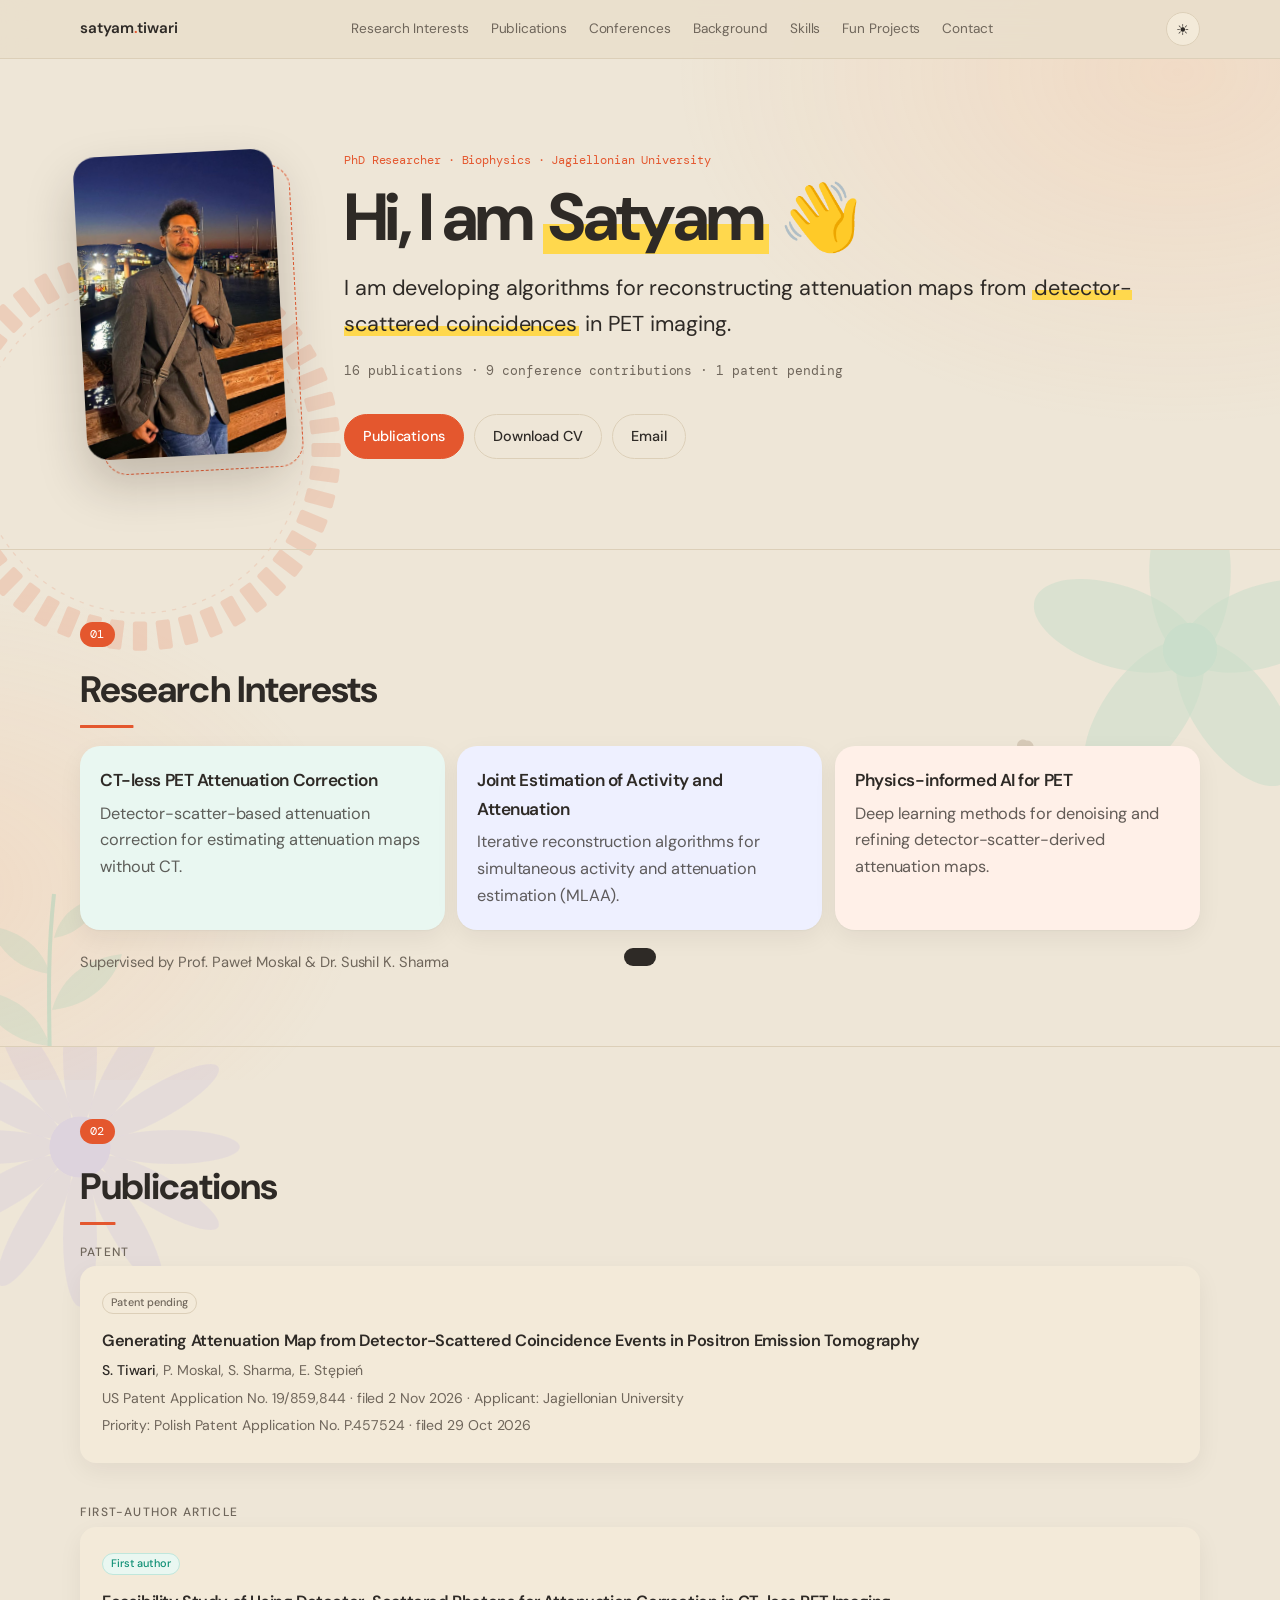
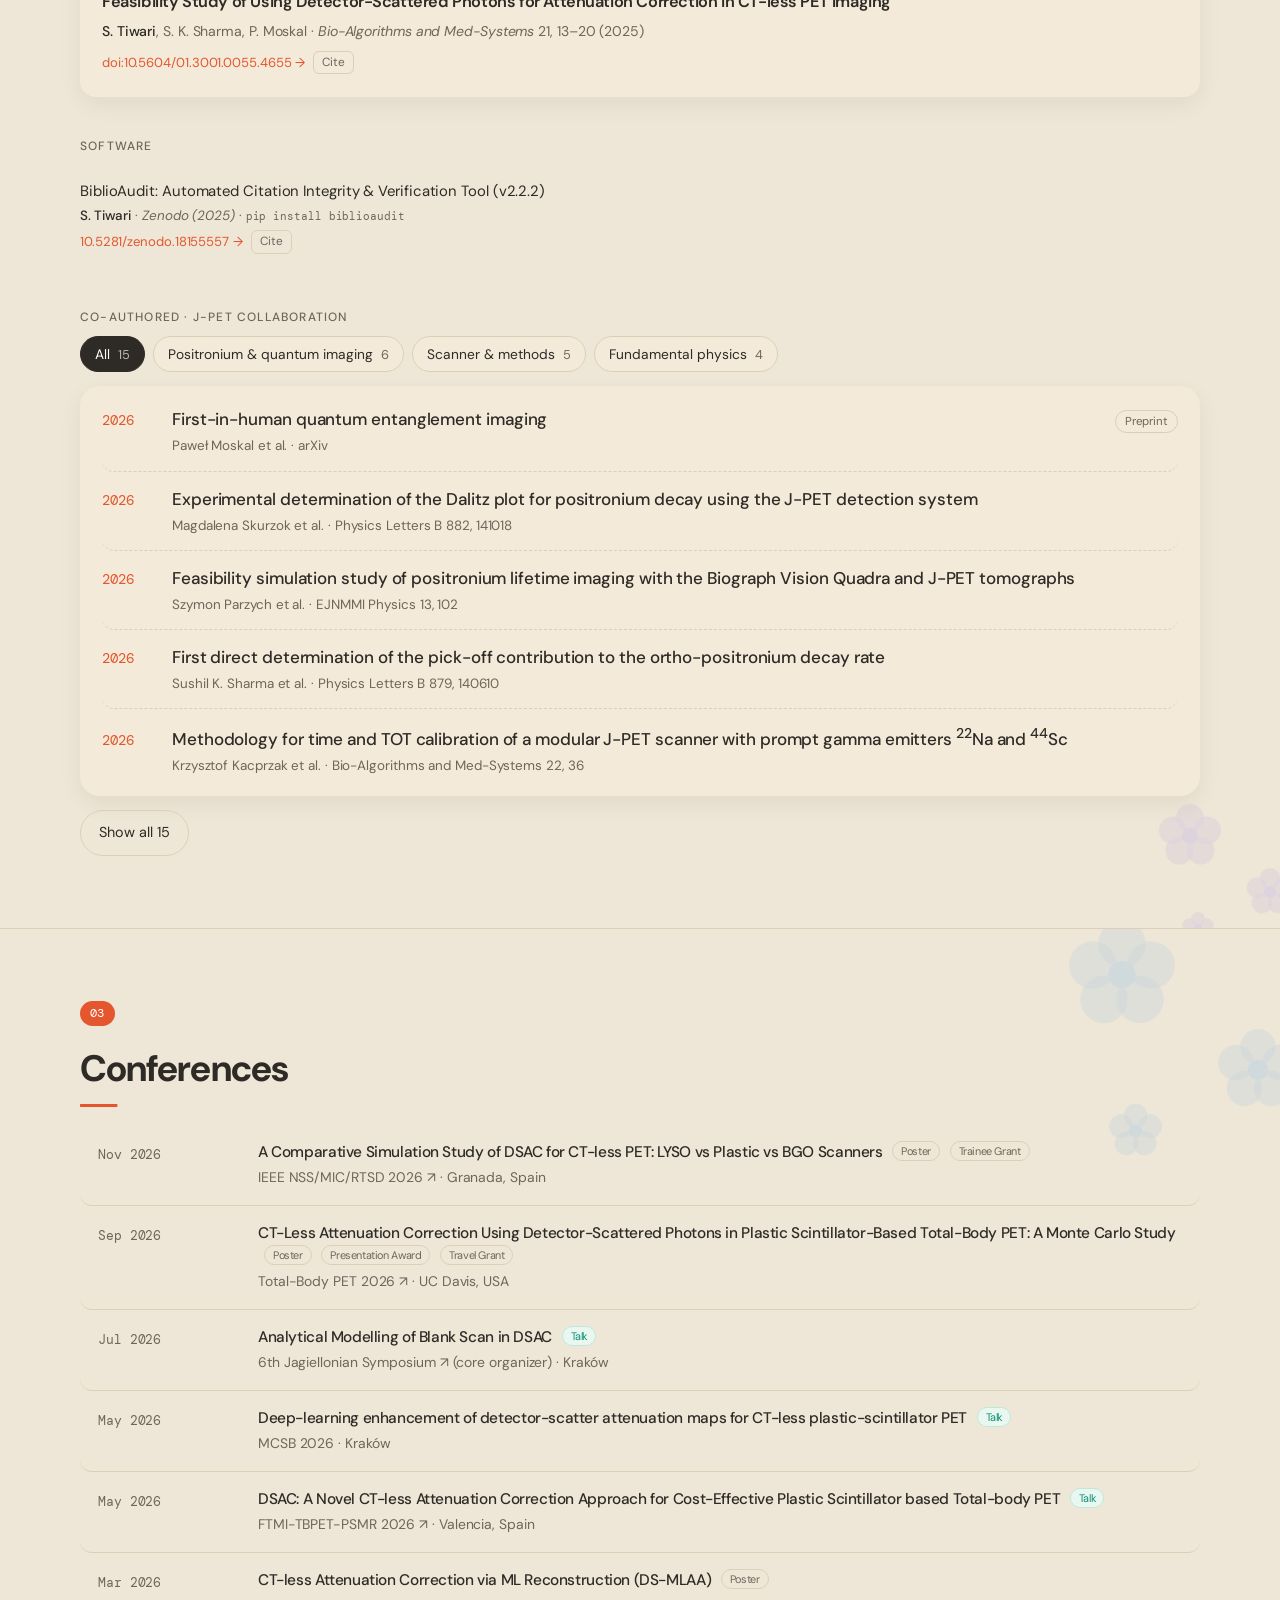
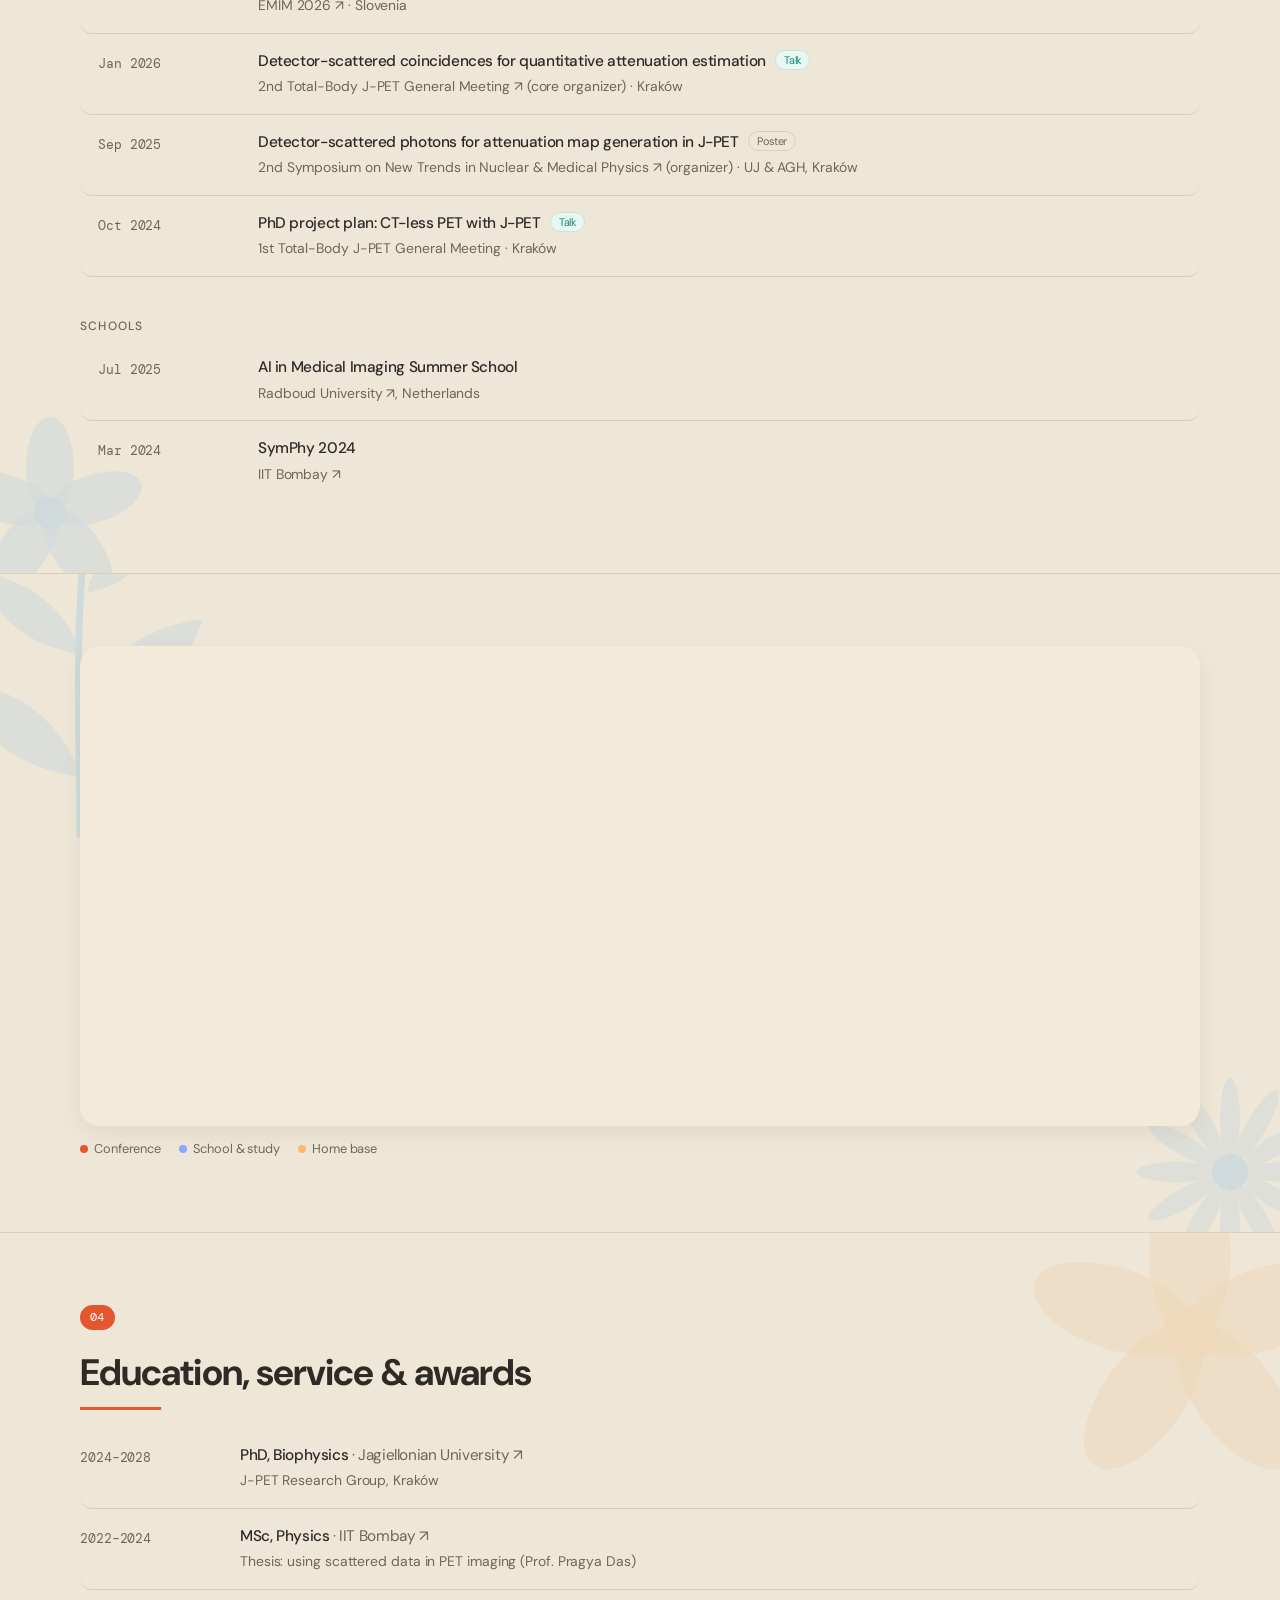
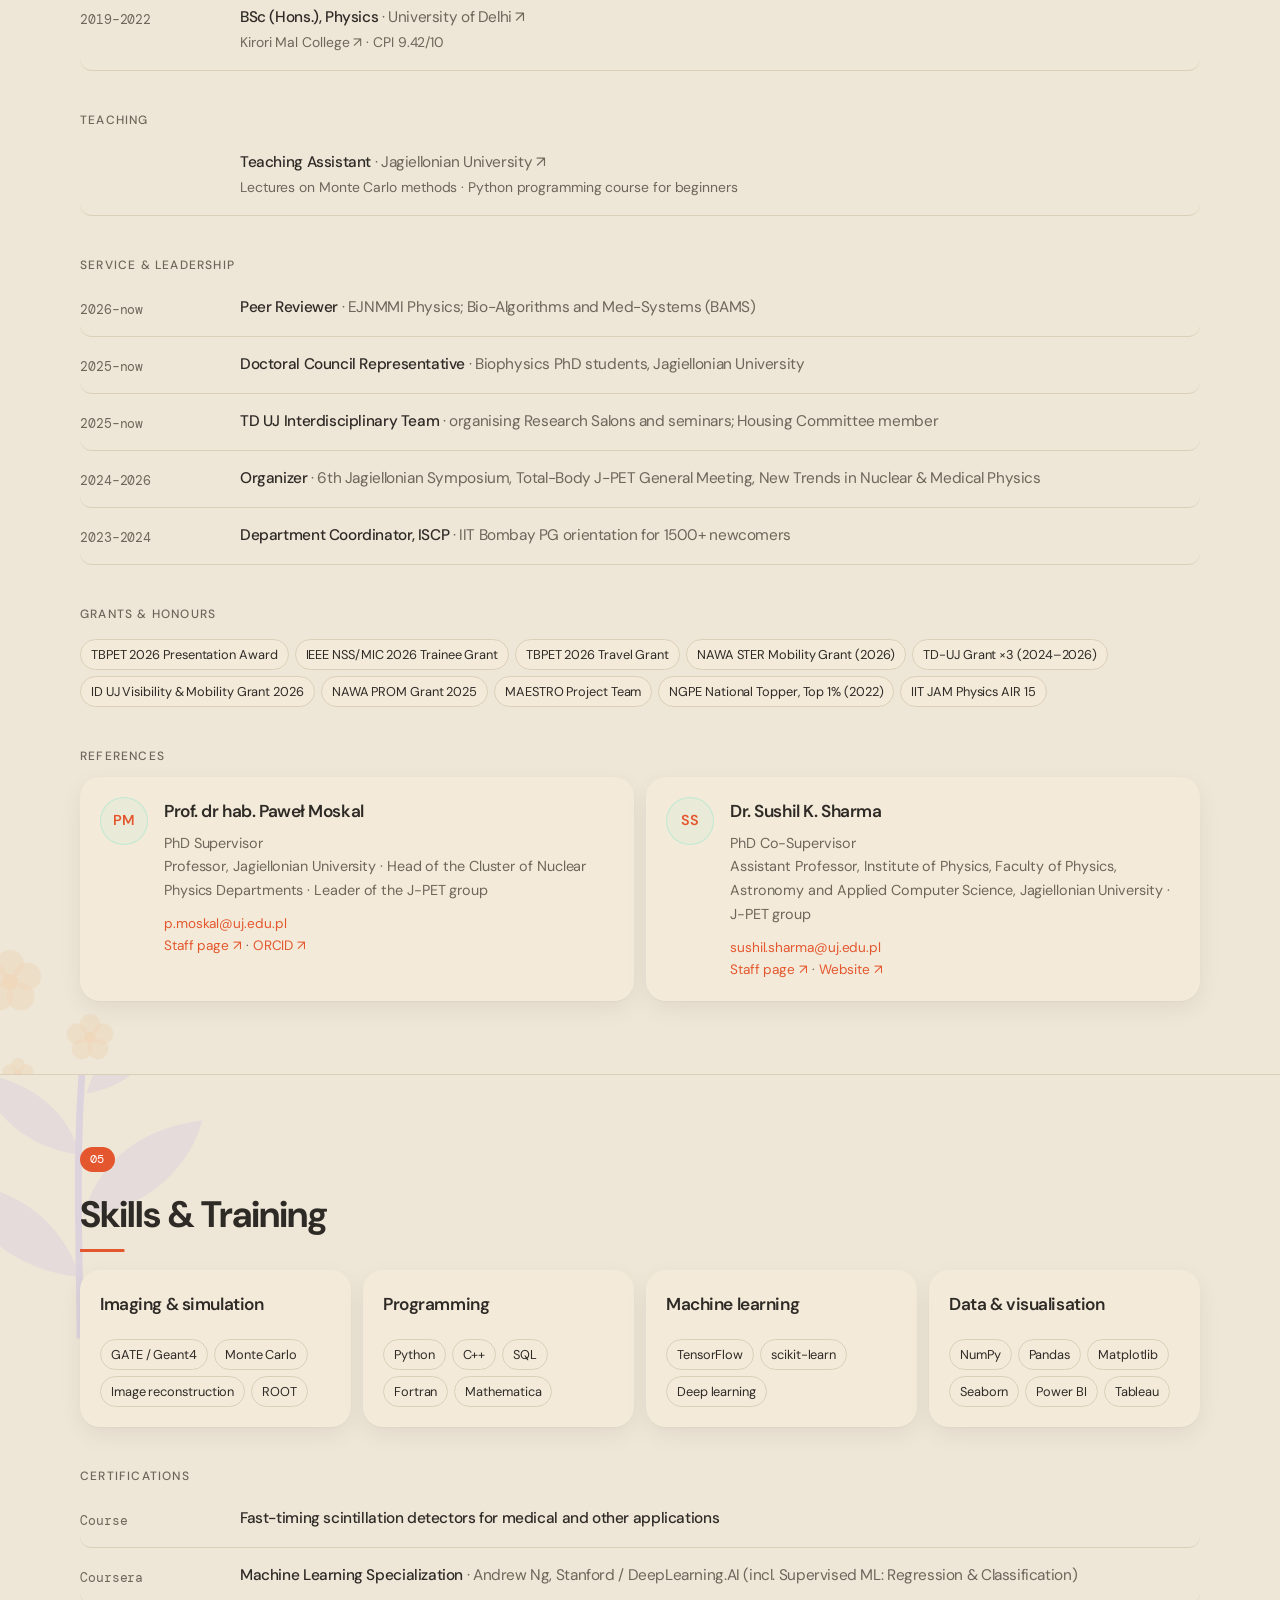
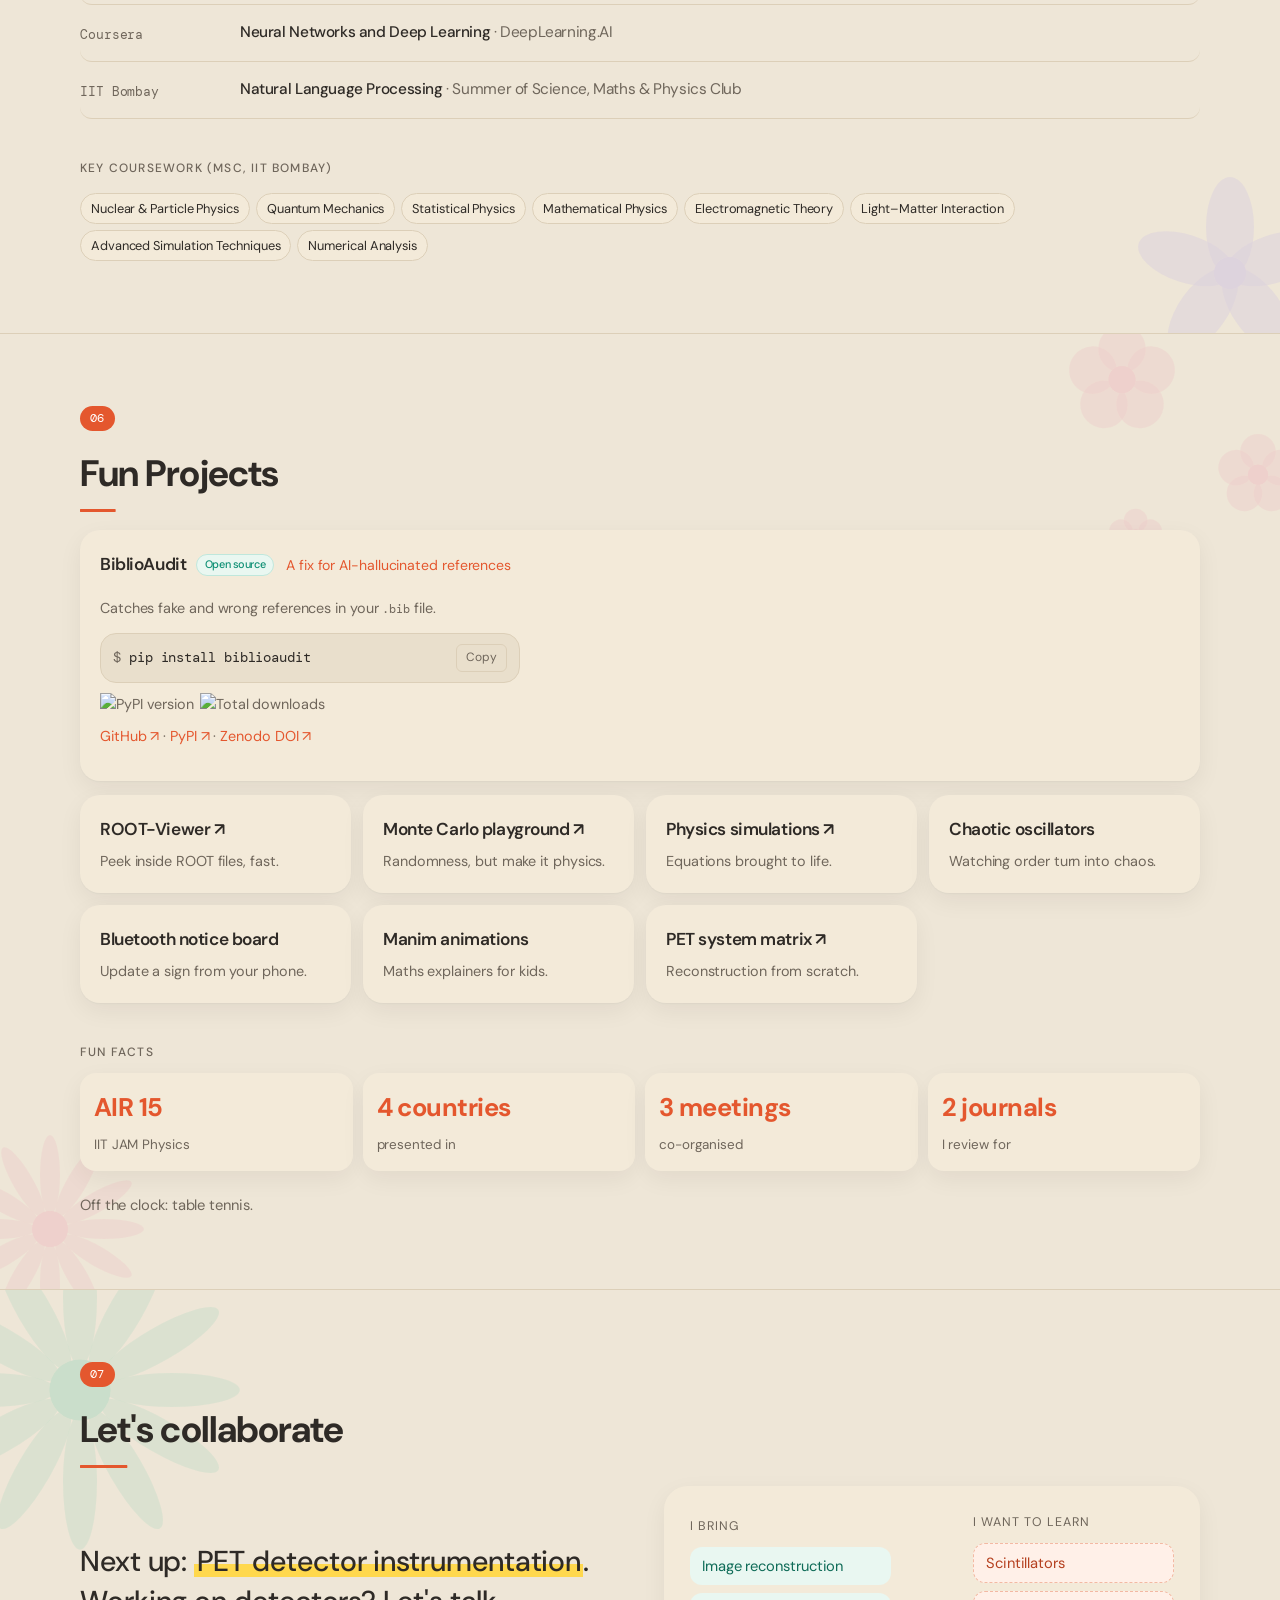
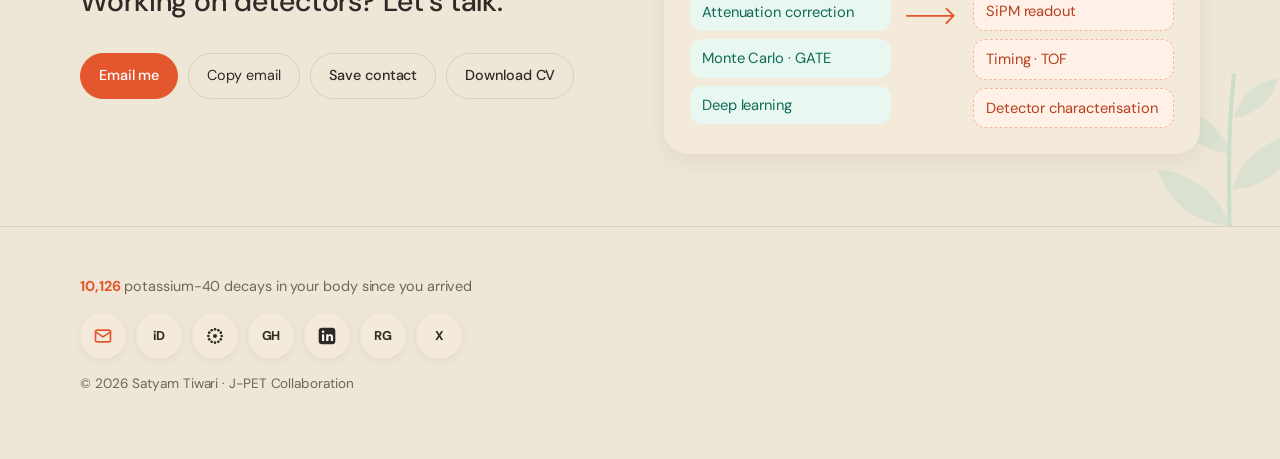
==== commit a5e73c98: "Theme switcher with intensity, tree + PET scene backgrounds, split CSS/JS - Light/dark theme panel w" ====
--- a/index.html
+++ b/index.html
@@ -23,7 +23,7 @@
 <link rel="preconnect" href="https://fonts.googleapis.com">
 <link rel="preconnect" href="https://fonts.gstatic.com" crossorigin>
 <link href="https://fonts.googleapis.com/css2?family=DM+Sans:opsz,wght@9..40,400;9..40,500;9..40,700&family=DM+Mono:wght@400&display=swap" rel="stylesheet">
-<script>(()=>{const R=document.documentElement;let t,k;try{t=localStorage.getItem('theme');k=localStorage.getItem('themeK')}catch(e){}R.dataset.theme=t||(matchMedia('(prefers-color-scheme: dark)').matches?'dark':'light');R.style.setProperty('--k',(k??60)+'%')})()</script>
+<script>(()=>{const R=document.documentElement;let t,k;try{t=localStorage.getItem('theme');k=localStorage.getItem('themeK')}catch(e){}R.dataset.theme=t||'light';R.style.setProperty('--k',(k??0)+'%')})()</script>
 <link rel="stylesheet" href="css/style.css">
 <link rel="stylesheet" href="css/theme.css">
 <link rel="stylesheet" href="css/sections.css">
--- a/css/theme.css
+++ b/css/theme.css
@@ -1,5 +1,5 @@
 /* ---- theme system: mode + intensity (--k) ---- */
-:root{--k:60%;--surface:var(--card)}
+:root{--k:0%;--surface:var(--card)}
 [data-theme=light]{--bg:color-mix(in srgb,#ffffff var(--k),#e9dfcc);--card:color-mix(in srgb,#ffffff var(--k),#f3ead9);--surface:var(--card);--line:color-mix(in srgb,#e8e8ee var(--k),#dccfb8);--text:color-mix(in srgb,#0b0b10 var(--k),#2e2a26);--muted:color-mix(in srgb,#55555f var(--k),#6f665b);--navbg:color-mix(in srgb,var(--bg) 85%,transparent);--mark:#ffd84d;color-scheme:light}
 [data-theme=dark]{--bg:color-mix(in srgb,#000000 var(--k),#2a2c33);--card:color-mix(in srgb,#0e0e11 var(--k),#353841);--surface:var(--card);--line:color-mix(in srgb,#1e1e24 var(--k),#4a4d57);--text:color-mix(in srgb,#f5f5f7 var(--k),#d2d3d8);--muted:color-mix(in srgb,#9b9ba6 var(--k),#a6a8b0);--navbg:color-mix(in srgb,var(--bg) 82%,transparent);--mark:rgba(255,200,60,.38);color-scheme:dark}
 [data-theme=dark] #research .grid .card:nth-child(1){background:color-mix(in srgb,#2fbf95 12%,var(--card))}
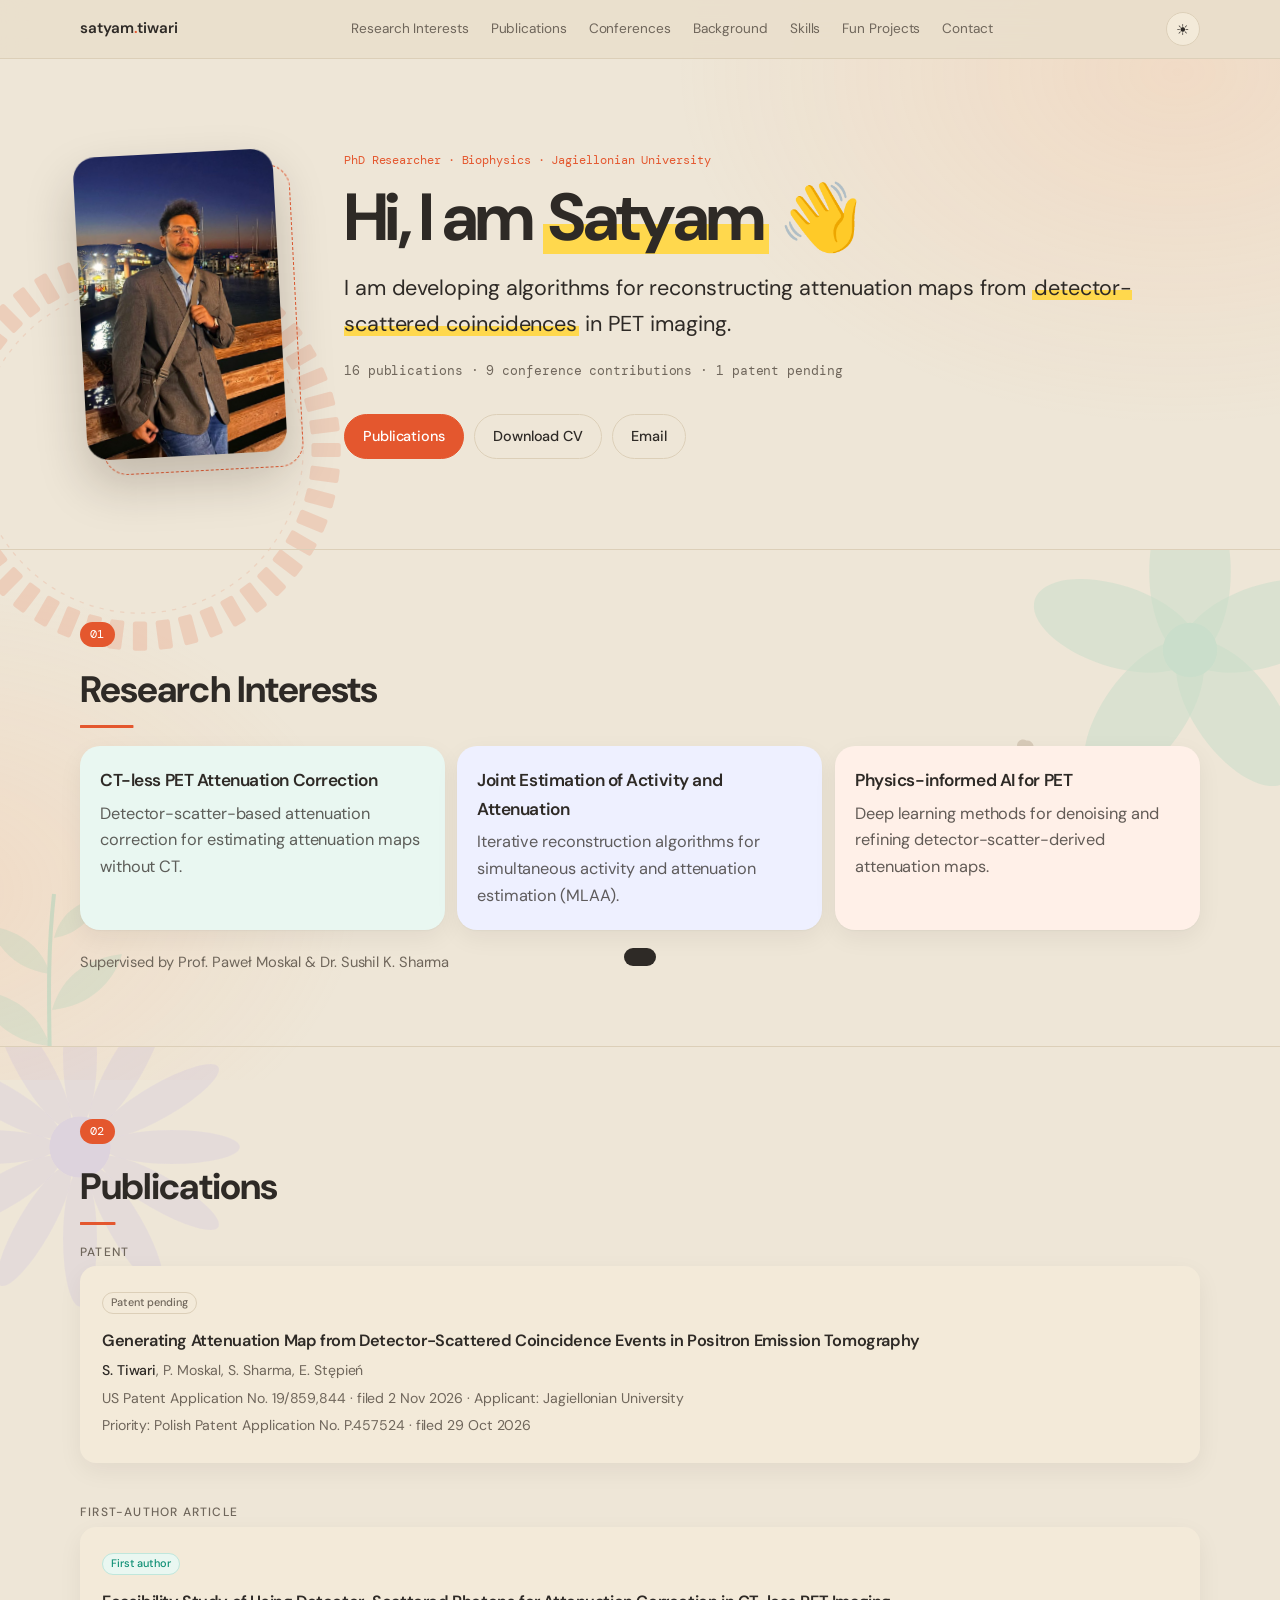
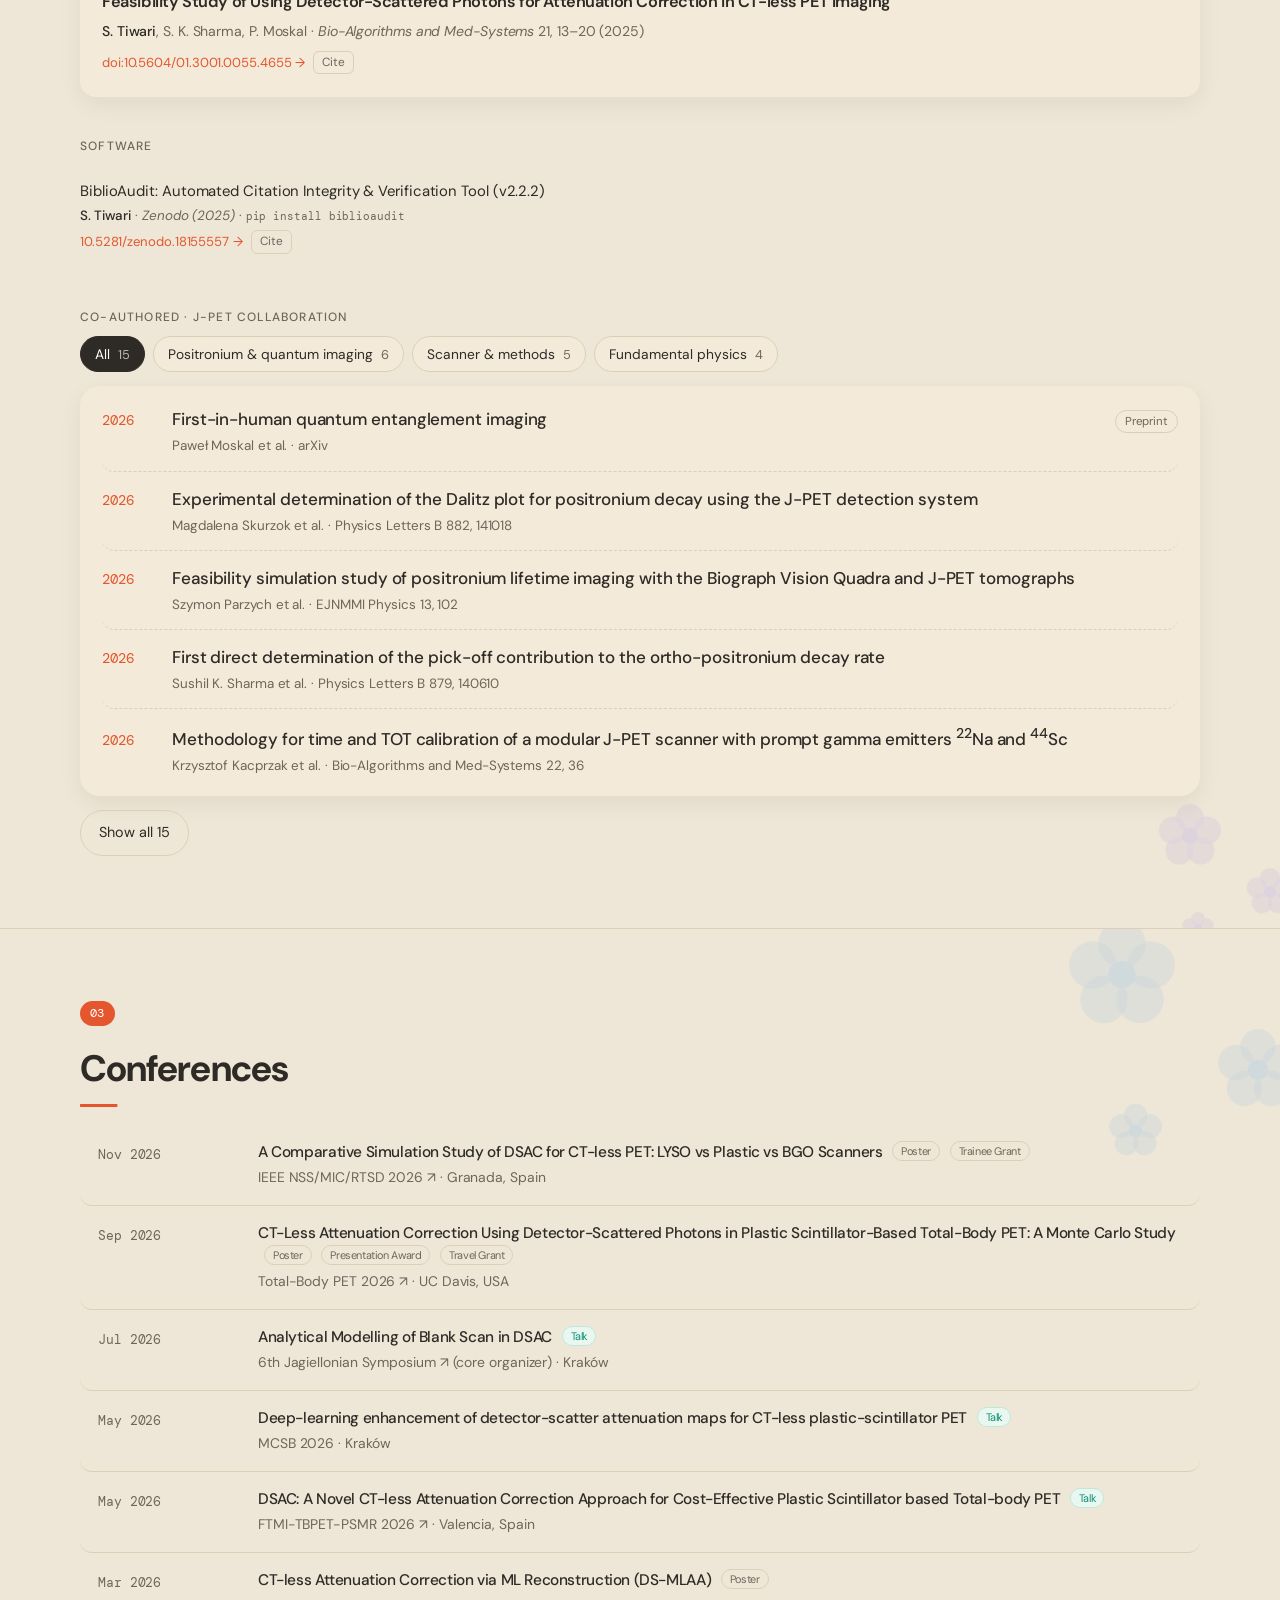
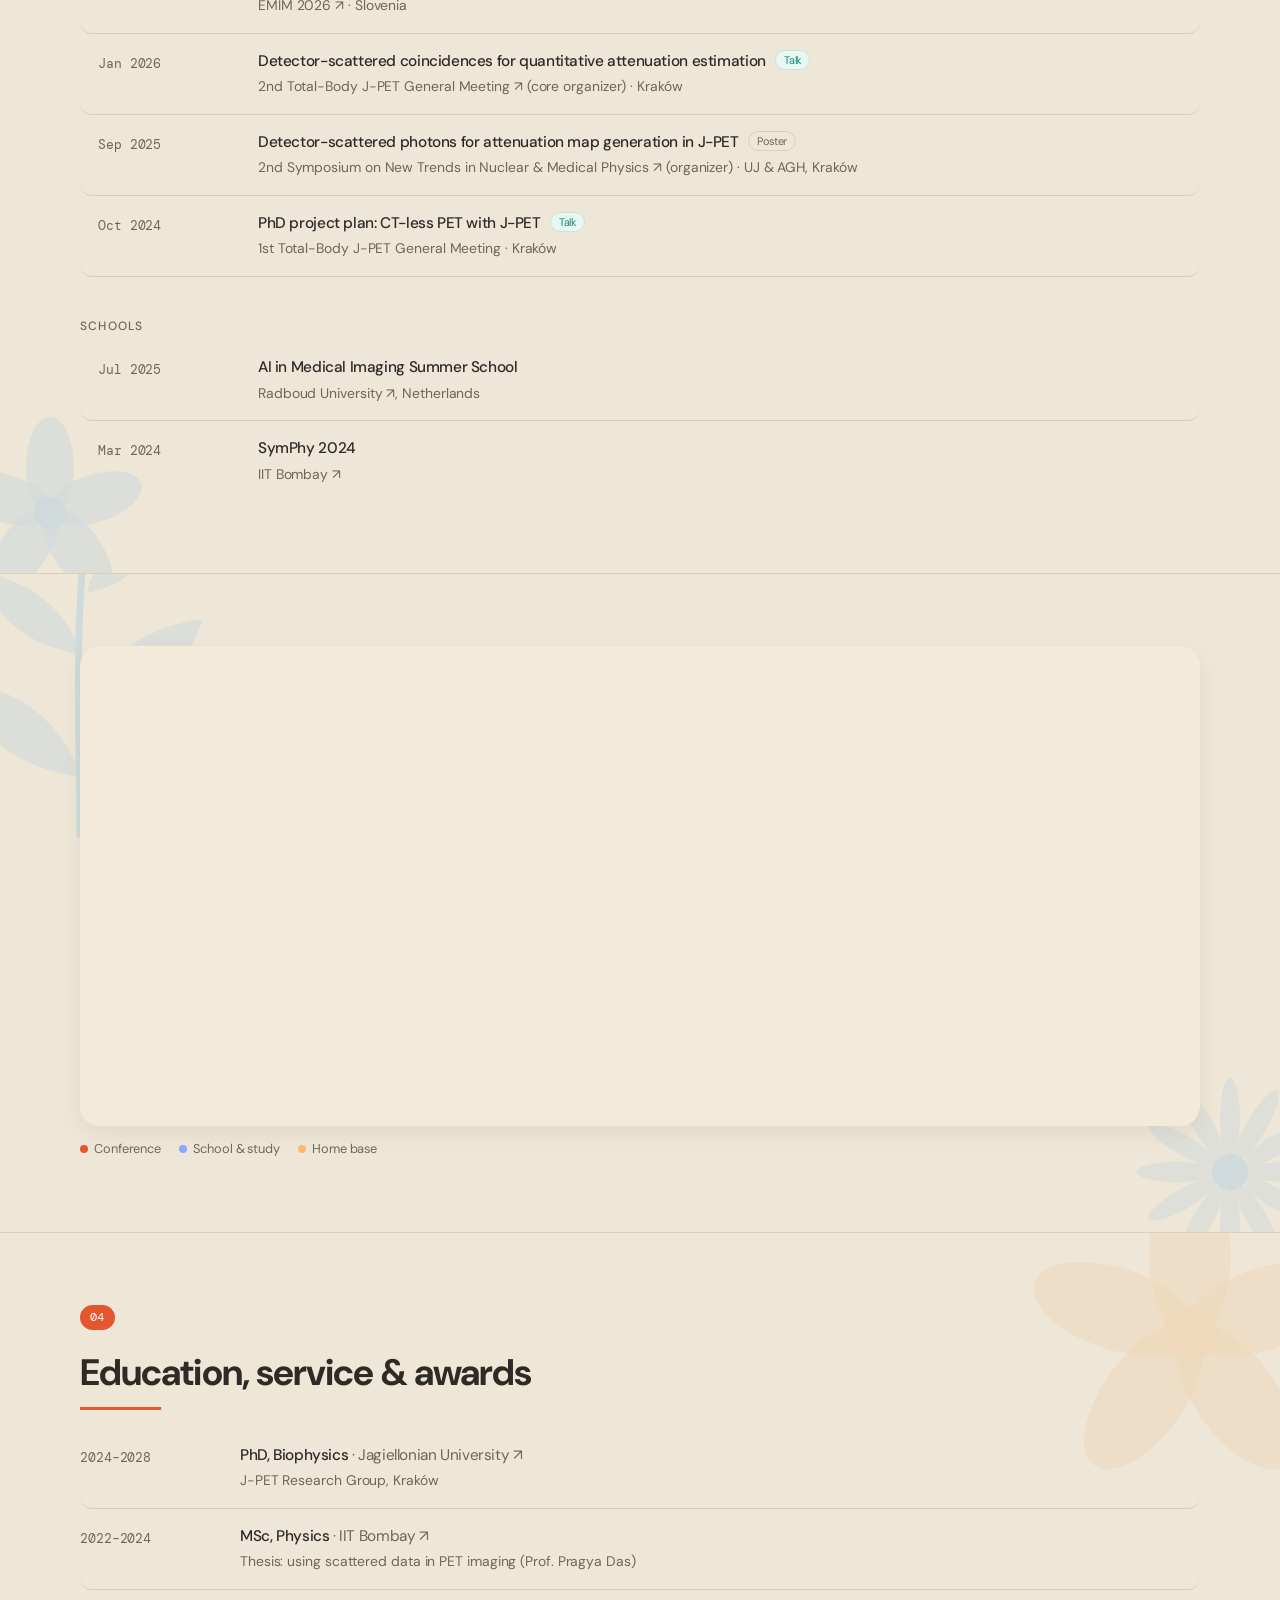
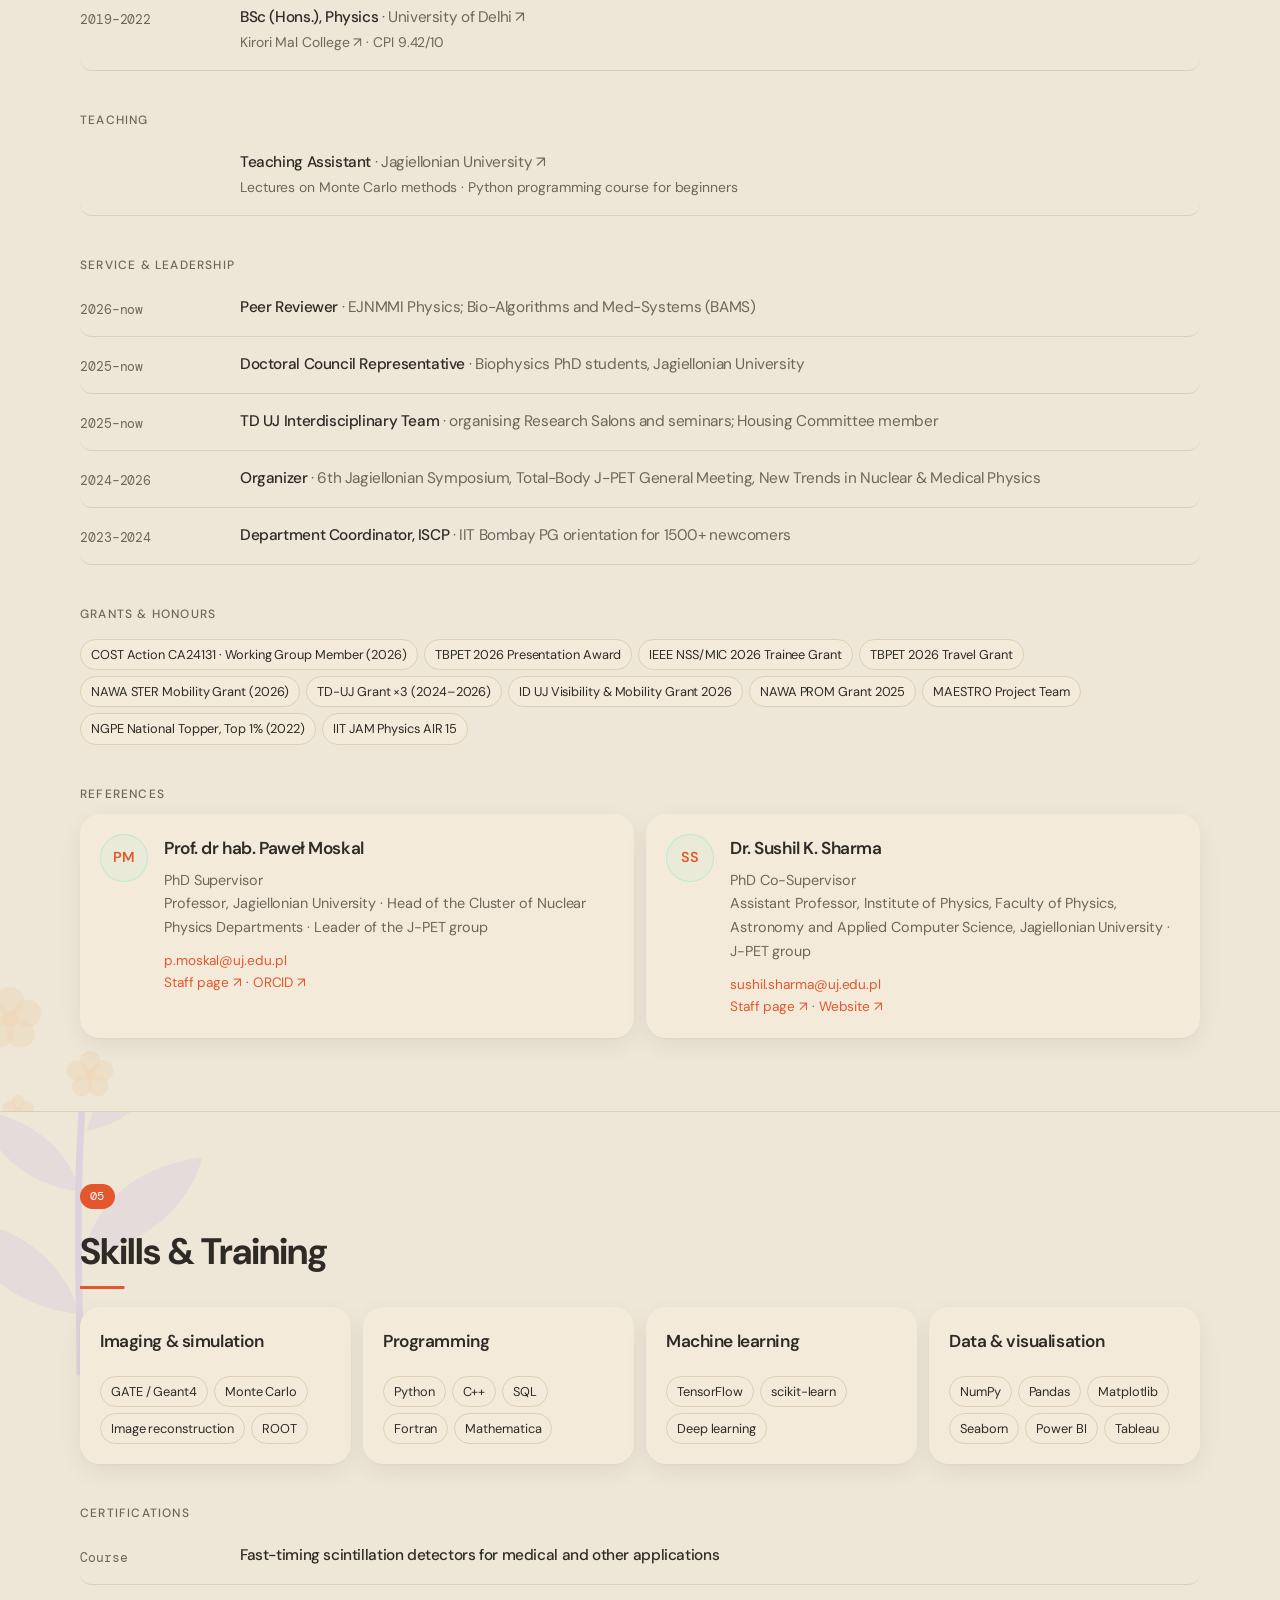
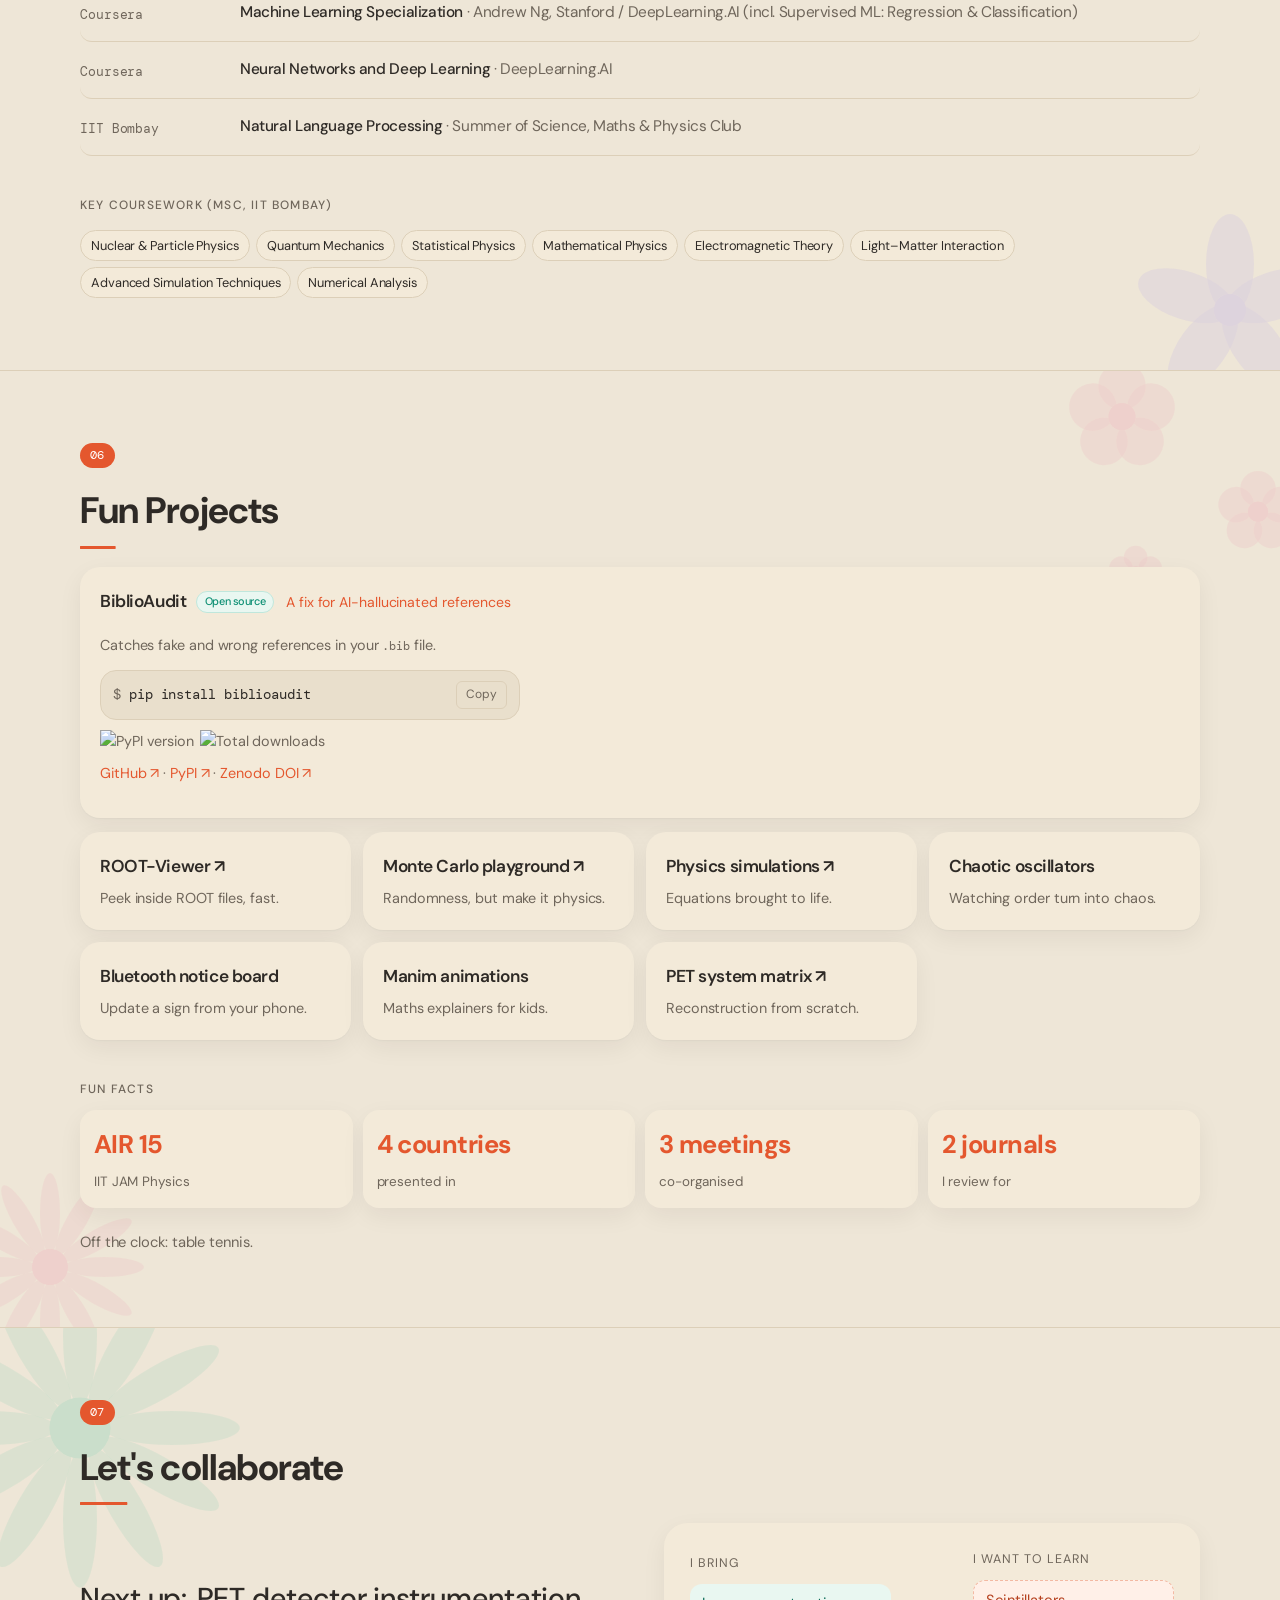
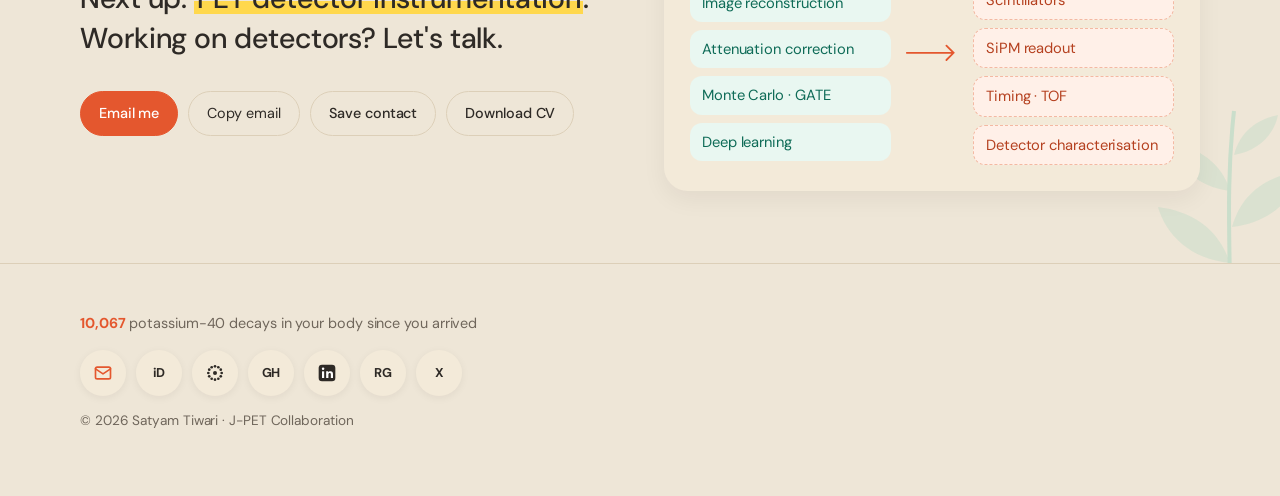
==== commit 2c8412ae: "Add COST Action CA24131 working group membership to honours" ====
--- a/index.html
+++ b/index.html
@@ -163,7 +163,7 @@
   <div class="item"><div class="when mono">2023–2024</div><div><h3>Department Coordinator, ISCP <span>· IIT Bombay PG orientation for 1500+ newcomers</span></h3></div></div>
   <h3 class="sub">Grants &amp; honours</h3>
   <div class="skills">
-    <span>TBPET 2026 Presentation Award</span><span>IEEE NSS/MIC 2026 Trainee Grant</span><span>TBPET 2026 Travel Grant</span><span>NAWA STER Mobility Grant (2026)</span><span>TD-UJ Grant ×3 (2024–2026)</span><span>ID UJ Visibility &amp; Mobility Grant 2026</span><span>NAWA PROM Grant 2025</span><span>MAESTRO Project Team</span><span>NGPE National Topper, Top 1% (2022)</span><span>IIT JAM Physics AIR 15</span>
+    <span>COST Action CA24131 · Working Group Member (2026)</span><span>TBPET 2026 Presentation Award</span><span>IEEE NSS/MIC 2026 Trainee Grant</span><span>TBPET 2026 Travel Grant</span><span>NAWA STER Mobility Grant (2026)</span><span>TD-UJ Grant ×3 (2024–2026)</span><span>ID UJ Visibility &amp; Mobility Grant 2026</span><span>NAWA PROM Grant 2025</span><span>MAESTRO Project Team</span><span>NGPE National Topper, Top 1% (2022)</span><span>IIT JAM Physics AIR 15</span>
   </div>
   <h3 class="sub">References</h3>
   <div class="grid refs" style="margin-top:10px">
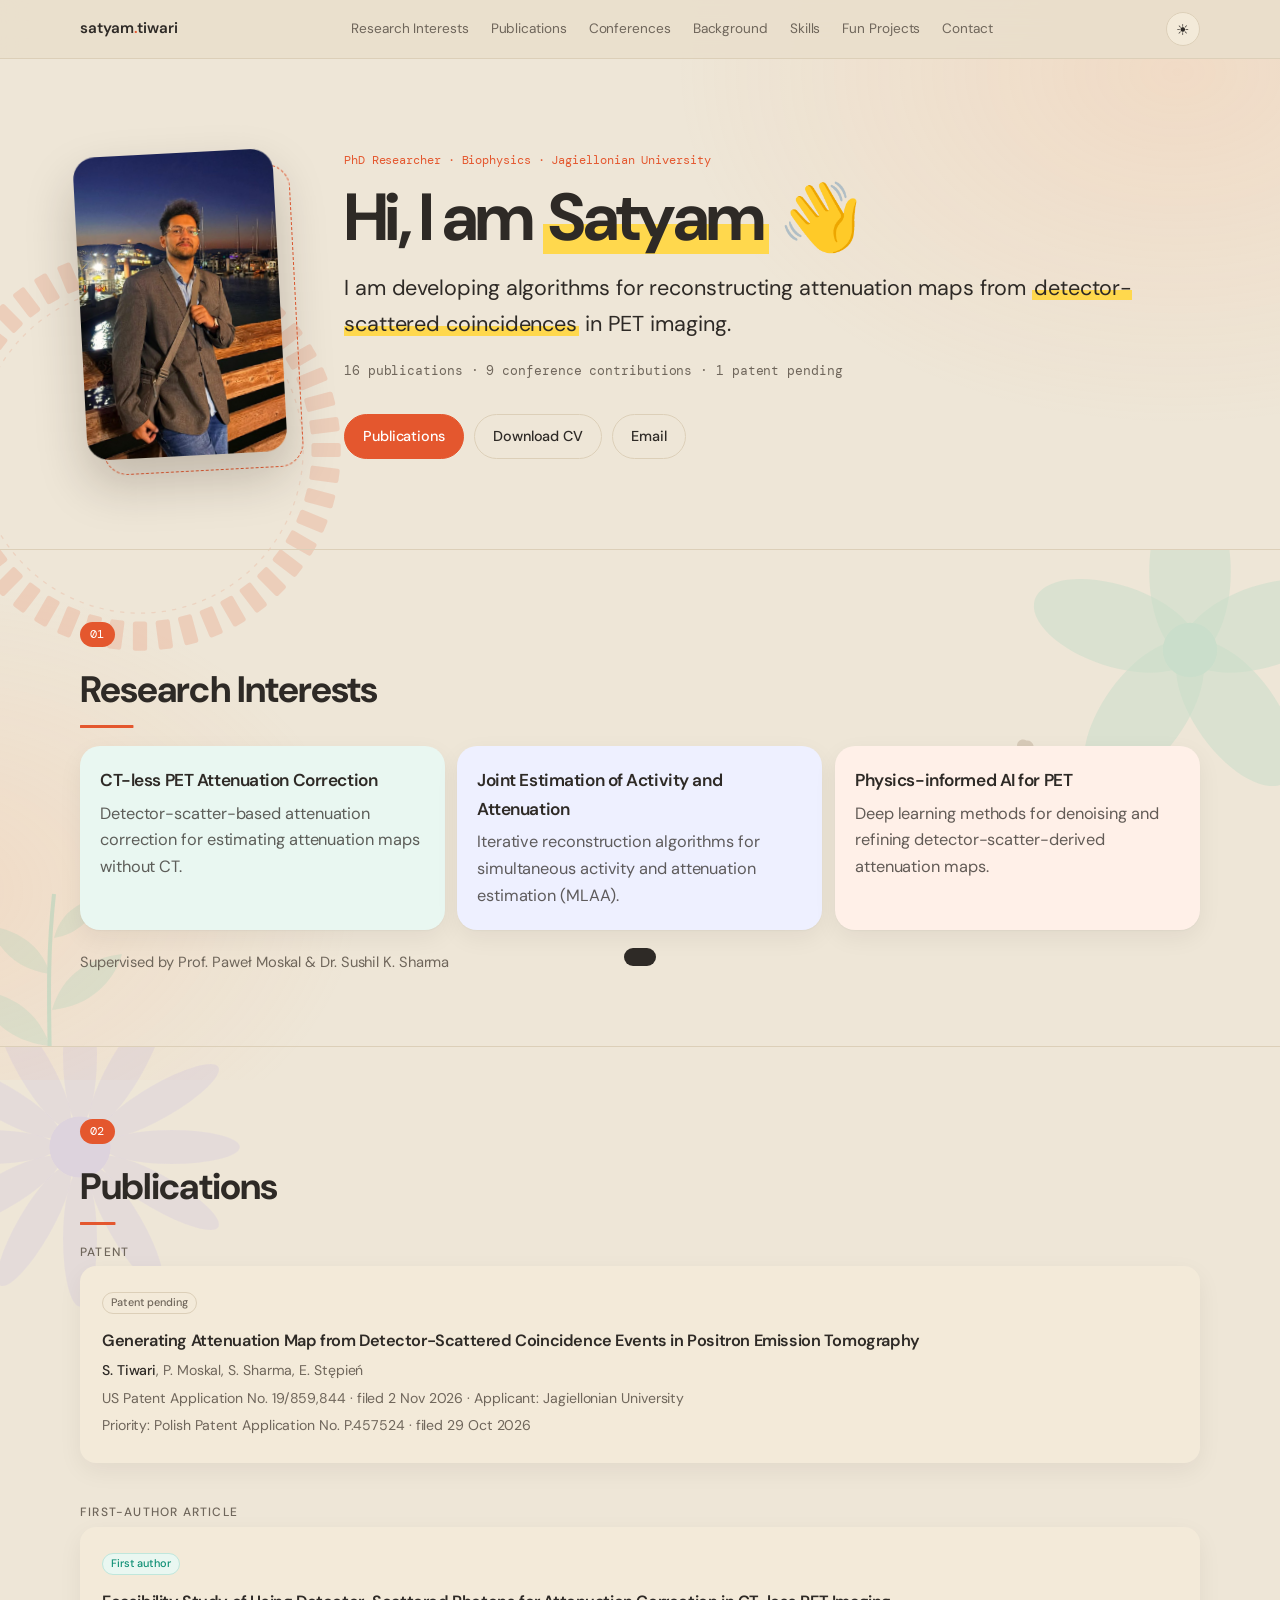
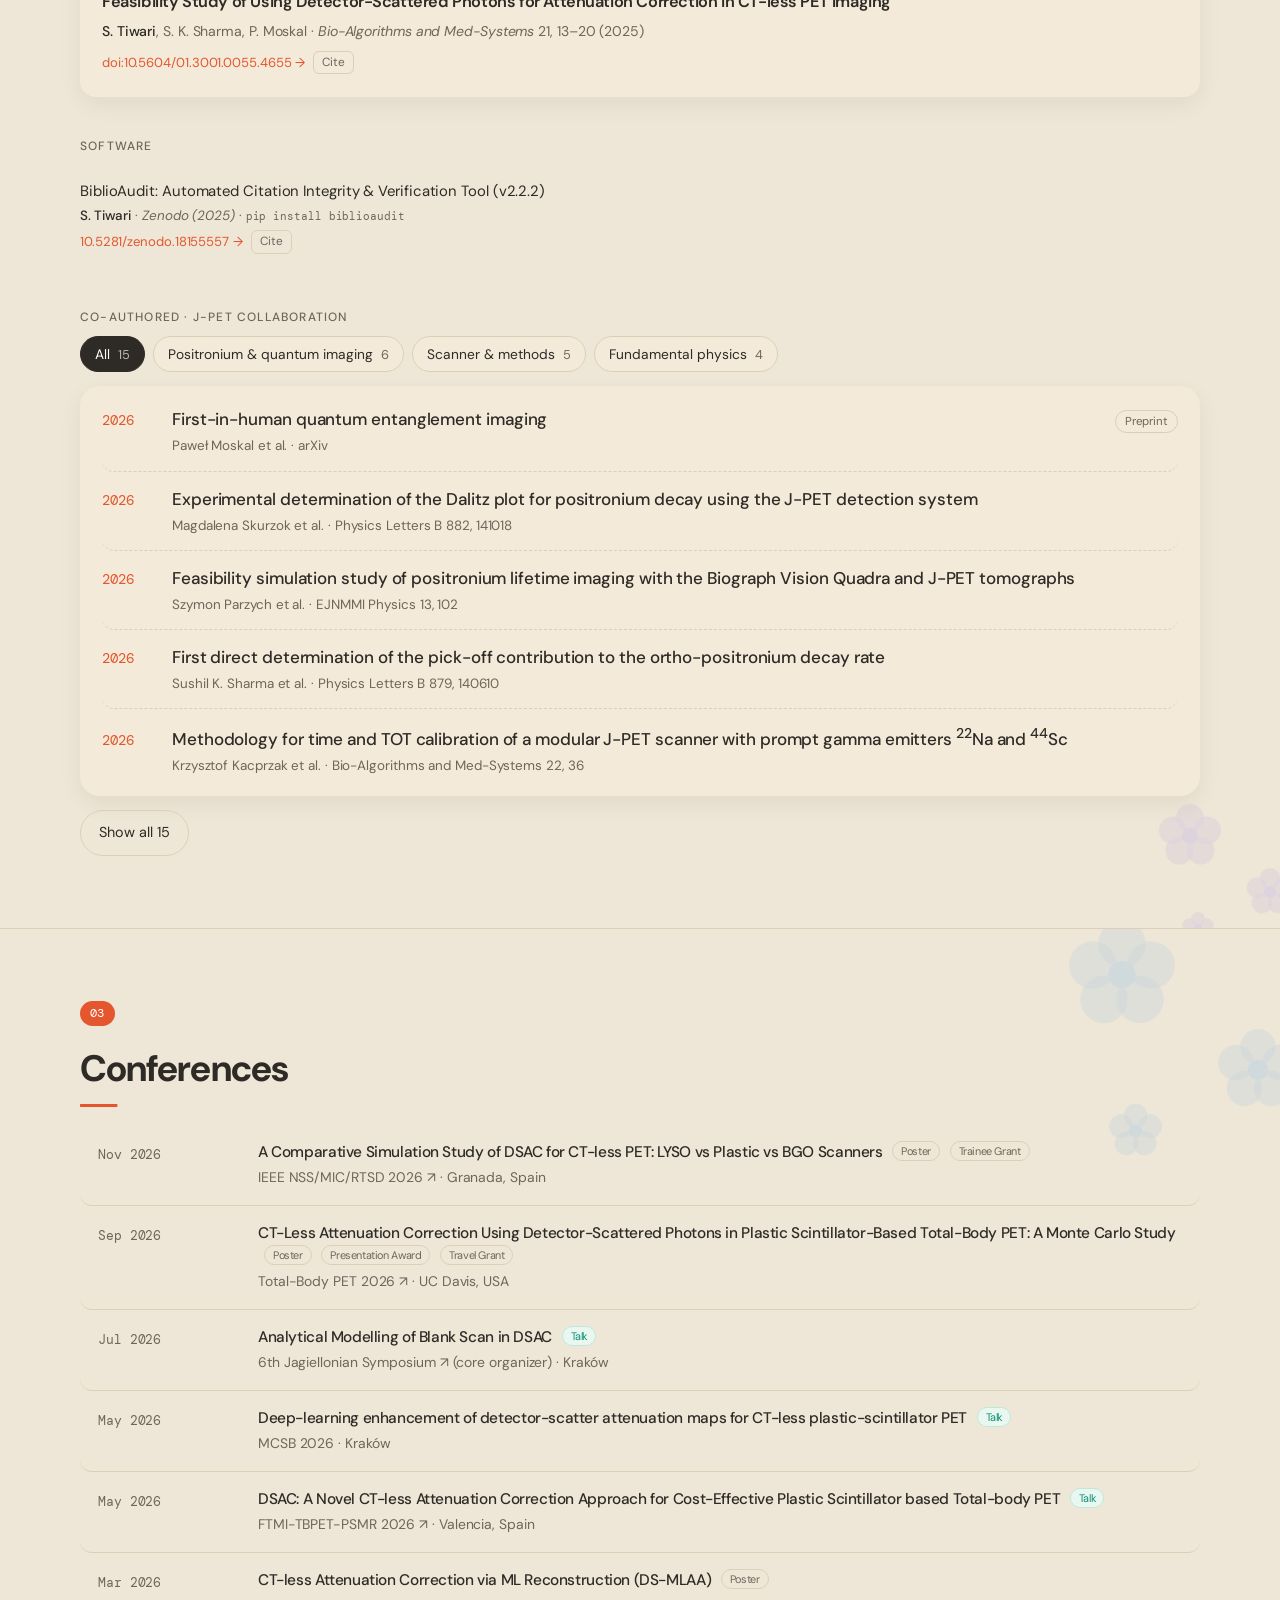
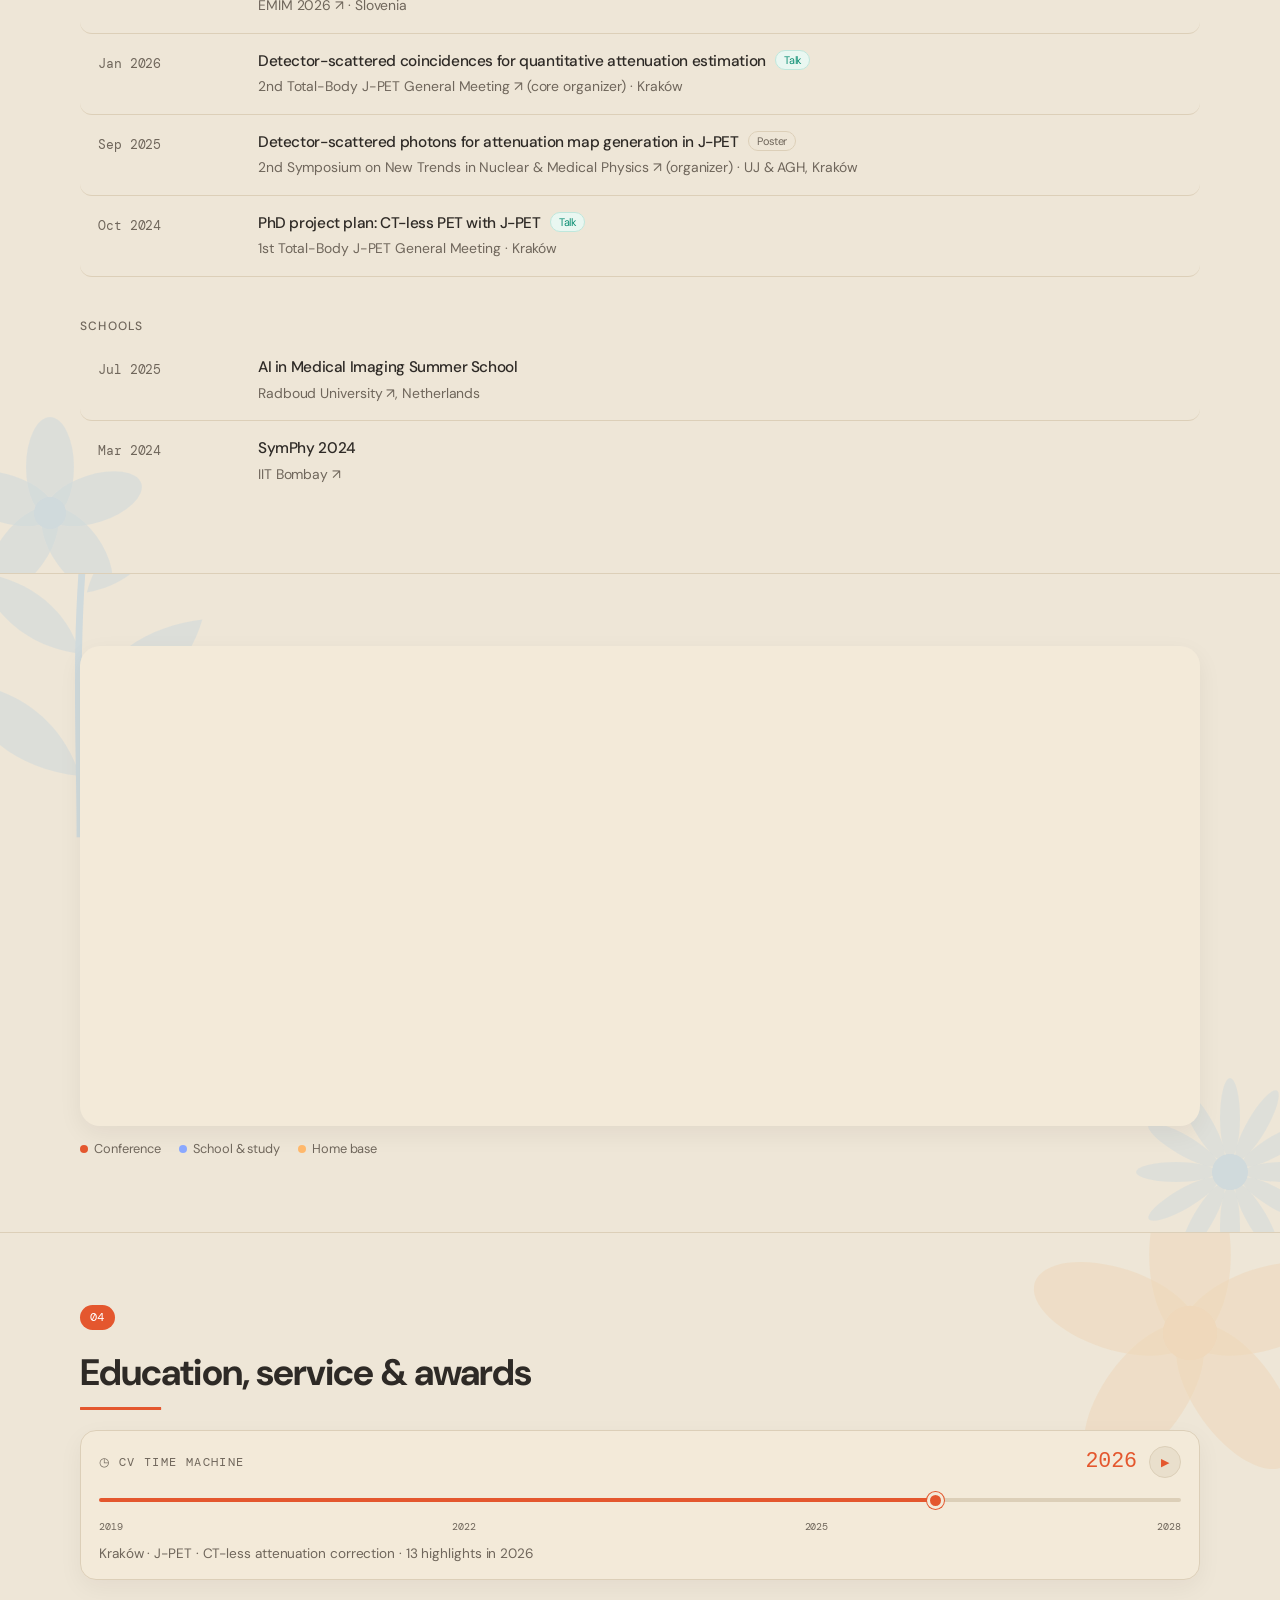
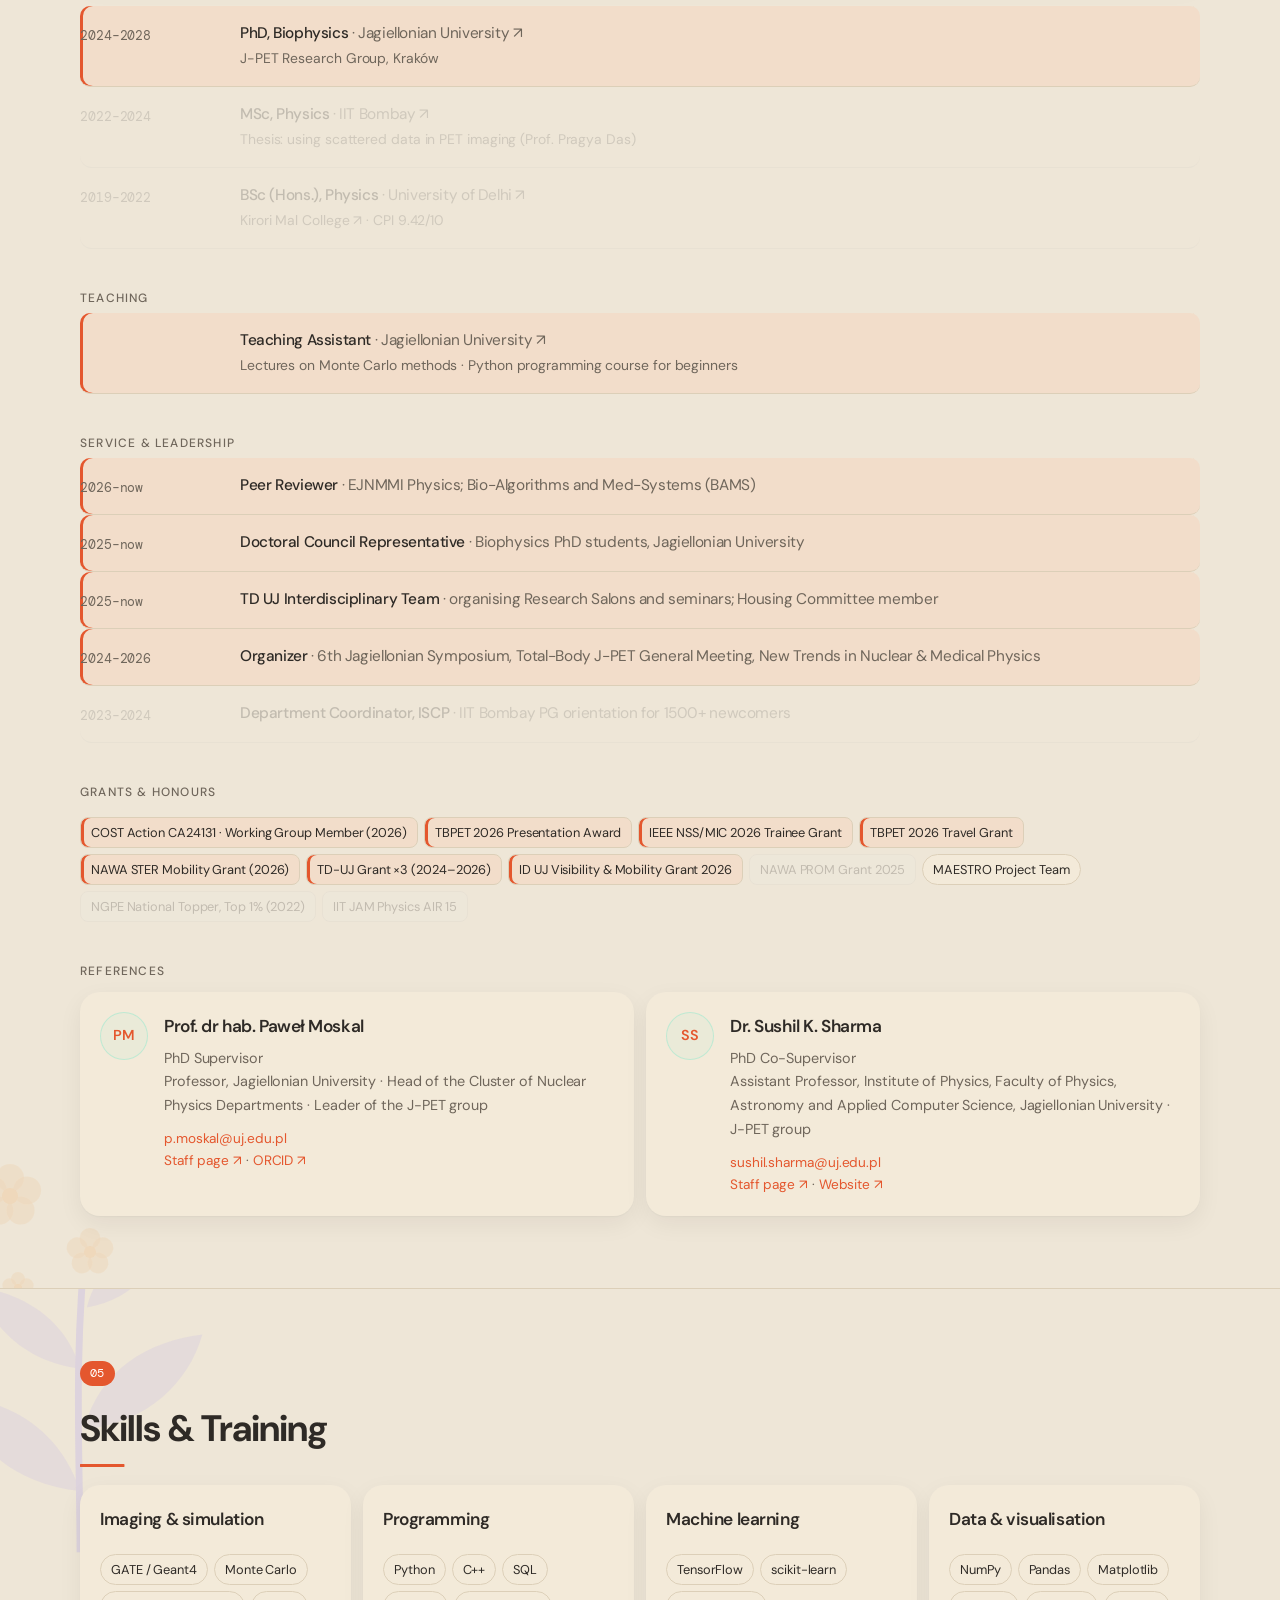
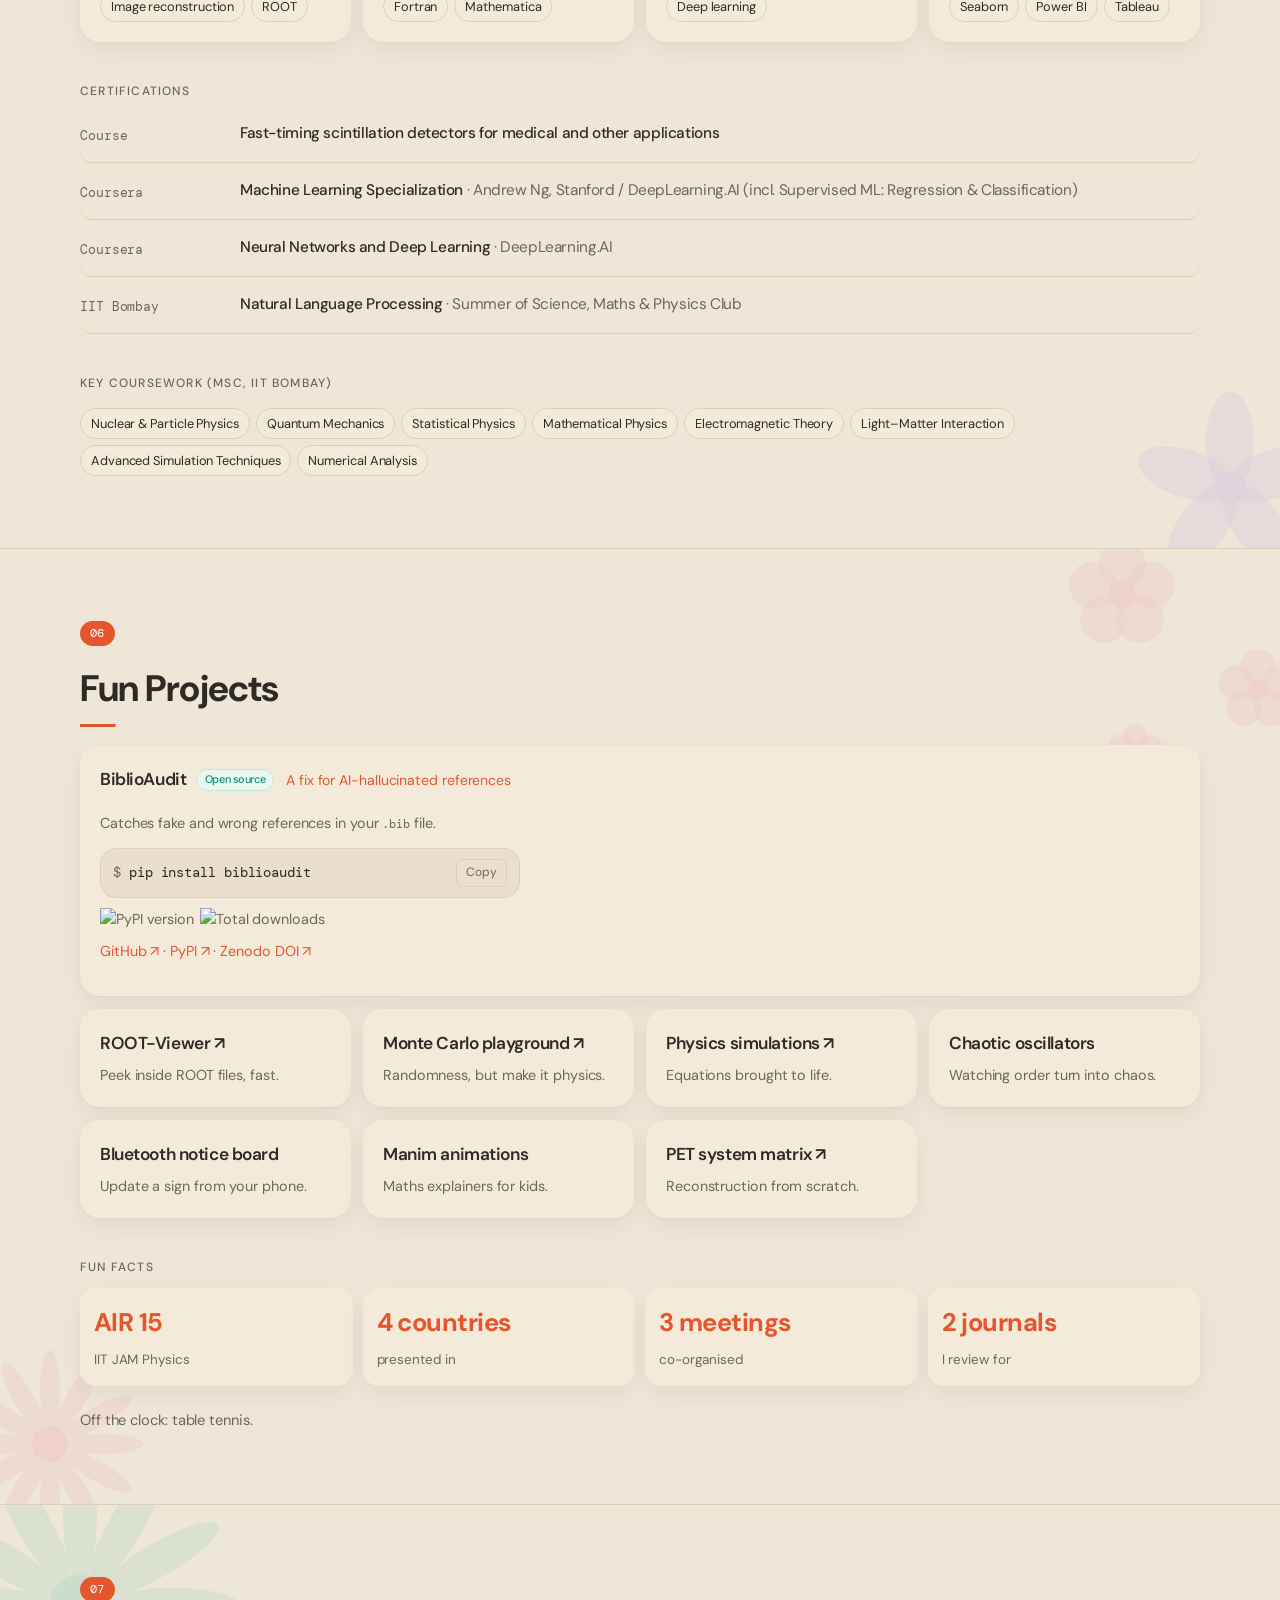
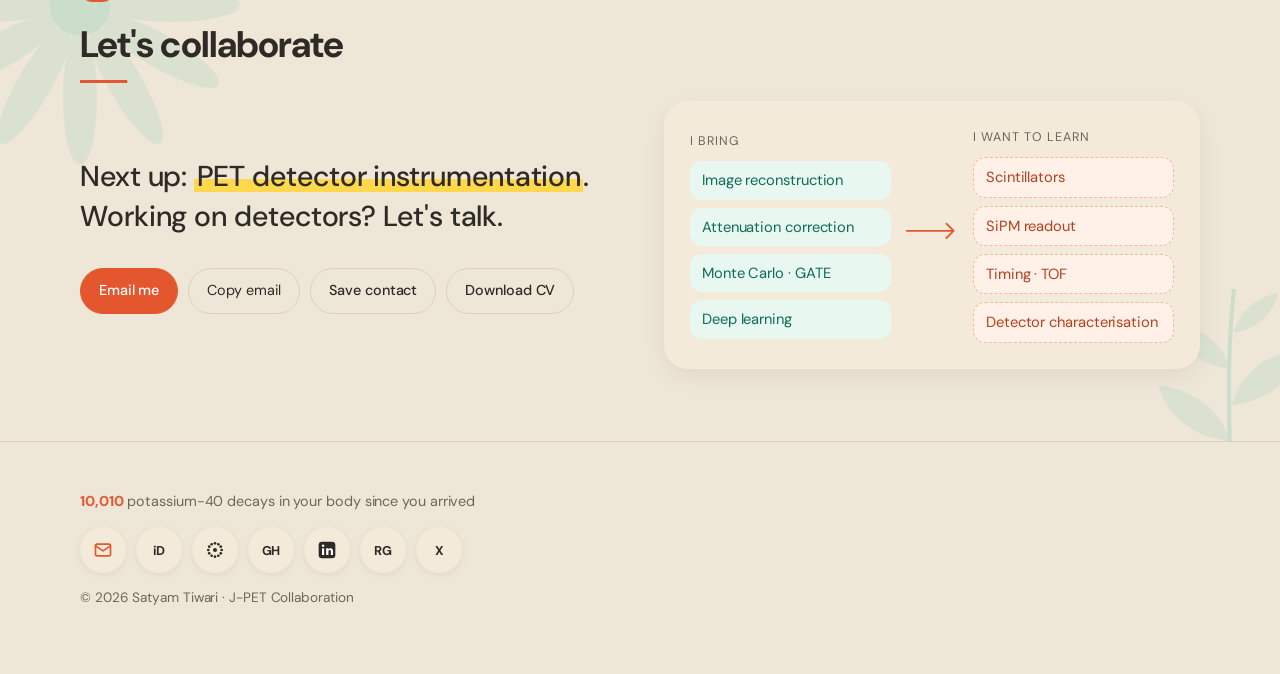
==== commit 3f9881b0: "Add CV time machine slider to background section" ====
--- a/index.html
+++ b/index.html
@@ -150,20 +150,30 @@
 <section id="background" class="edu"><div class="wrap">
   <div class="label mono">04</div>
   <h2>Education, service &amp; awards</h2>
-  <div class="item"><div class="when mono">2024–2028</div><div><h3>PhD, Biophysics <span>· <a class="ext" href="https://www.uj.edu.pl/en" target="_blank" rel="noopener">Jagiellonian University ↗</a></span></h3><div class="where">J-PET Research Group, Kraków</div></div></div>
-  <div class="item"><div class="when mono">2022–2024</div><div><h3>MSc, Physics <span>· <a class="ext" href="https://www.iitb.ac.in/" target="_blank" rel="noopener">IIT Bombay ↗</a></span></h3><div class="where">Thesis: using scattered data in PET imaging (Prof. Pragya Das)</div></div></div>
-  <div class="item"><div class="when mono">2019–2022</div><div><h3>BSc (Hons.), Physics <span>· <a class="ext" href="https://www.du.ac.in/" target="_blank" rel="noopener">University of Delhi ↗</a></span></h3><div class="where"><a class="ext" href="https://kmc.du.ac.in/" target="_blank" rel="noopener">Kirori Mal College ↗</a> · CPI 9.42/10</div></div></div>
+  <div class="time-machine" id="time-machine">
+    <div class="tm-head">
+      <span class="tm-label mono">◷ CV time machine</span>
+      <span class="tm-year mono" id="tm-year" aria-hidden="true">2026</span>
+      <button type="button" class="tm-play" id="tm-play" aria-label="Play timeline" aria-pressed="false">▶</button>
+    </div>
+    <input id="tm-range" type="range" min="2019" max="2028" step="1" value="2026" aria-label="Select a year from 2019 to 2028">
+    <div class="tm-ticks mono" aria-hidden="true"><span>2019</span><span>2022</span><span>2025</span><span>2028</span></div>
+    <p class="tm-status" id="tm-status" aria-live="polite">Drag the slider — or press play — to see what I was up to.</p>
+  </div>
+  <div class="item" data-from="2024" data-to="2028"><div class="when mono">2024–2028</div><div><h3>PhD, Biophysics <span>· <a class="ext" href="https://www.uj.edu.pl/en" target="_blank" rel="noopener">Jagiellonian University ↗</a></span></h3><div class="where">J-PET Research Group, Kraków</div></div></div>
+  <div class="item" data-from="2022" data-to="2024"><div class="when mono">2022–2024</div><div><h3>MSc, Physics <span>· <a class="ext" href="https://www.iitb.ac.in/" target="_blank" rel="noopener">IIT Bombay ↗</a></span></h3><div class="where">Thesis: using scattered data in PET imaging (Prof. Pragya Das)</div></div></div>
+  <div class="item" data-from="2019" data-to="2022"><div class="when mono">2019–2022</div><div><h3>BSc (Hons.), Physics <span>· <a class="ext" href="https://www.du.ac.in/" target="_blank" rel="noopener">University of Delhi ↗</a></span></h3><div class="where"><a class="ext" href="https://kmc.du.ac.in/" target="_blank" rel="noopener">Kirori Mal College ↗</a> · CPI 9.42/10</div></div></div>
   <h3 class="sub">Teaching</h3>
-  <div class="item"><div class="when mono"></div><div><h3>Teaching Assistant <span>· <a class="ext" href="https://www.uj.edu.pl/en" target="_blank" rel="noopener">Jagiellonian University ↗</a></span></h3><div class="where">Lectures on Monte Carlo methods · Python programming course for beginners</div></div></div>
+  <div class="item" data-from="2024" data-to="2028"><div class="when mono"></div><div><h3>Teaching Assistant <span>· <a class="ext" href="https://www.uj.edu.pl/en" target="_blank" rel="noopener">Jagiellonian University ↗</a></span></h3><div class="where">Lectures on Monte Carlo methods · Python programming course for beginners</div></div></div>
   <h3 class="sub">Service &amp; leadership</h3>
-  <div class="item"><div class="when mono">2026–now</div><div><h3>Peer Reviewer <span>· EJNMMI Physics; Bio-Algorithms and Med-Systems (BAMS)</span></h3></div></div>
-  <div class="item"><div class="when mono">2025–now</div><div><h3>Doctoral Council Representative <span>· Biophysics PhD students, Jagiellonian University</span></h3></div></div>
-  <div class="item"><div class="when mono">2025–now</div><div><h3>TD UJ Interdisciplinary Team <span>· organising Research Salons and seminars; Housing Committee member</span></h3></div></div>
-  <div class="item"><div class="when mono">2024–2026</div><div><h3>Organizer <span>· 6th Jagiellonian Symposium, Total-Body J-PET General Meeting, New Trends in Nuclear &amp; Medical Physics</span></h3></div></div>
-  <div class="item"><div class="when mono">2023–2024</div><div><h3>Department Coordinator, ISCP <span>· IIT Bombay PG orientation for 1500+ newcomers</span></h3></div></div>
+  <div class="item" data-from="2026" data-to="2028"><div class="when mono">2026–now</div><div><h3>Peer Reviewer <span>· EJNMMI Physics; Bio-Algorithms and Med-Systems (BAMS)</span></h3></div></div>
+  <div class="item" data-from="2025" data-to="2028"><div class="when mono">2025–now</div><div><h3>Doctoral Council Representative <span>· Biophysics PhD students, Jagiellonian University</span></h3></div></div>
+  <div class="item" data-from="2025" data-to="2028"><div class="when mono">2025–now</div><div><h3>TD UJ Interdisciplinary Team <span>· organising Research Salons and seminars; Housing Committee member</span></h3></div></div>
+  <div class="item" data-from="2024" data-to="2026"><div class="when mono">2024–2026</div><div><h3>Organizer <span>· 6th Jagiellonian Symposium, Total-Body J-PET General Meeting, New Trends in Nuclear &amp; Medical Physics</span></h3></div></div>
+  <div class="item" data-from="2023" data-to="2024"><div class="when mono">2023–2024</div><div><h3>Department Coordinator, ISCP <span>· IIT Bombay PG orientation for 1500+ newcomers</span></h3></div></div>
   <h3 class="sub">Grants &amp; honours</h3>
   <div class="skills">
-    <span>COST Action CA24131 · Working Group Member (2026)</span><span>TBPET 2026 Presentation Award</span><span>IEEE NSS/MIC 2026 Trainee Grant</span><span>TBPET 2026 Travel Grant</span><span>NAWA STER Mobility Grant (2026)</span><span>TD-UJ Grant ×3 (2024–2026)</span><span>ID UJ Visibility &amp; Mobility Grant 2026</span><span>NAWA PROM Grant 2025</span><span>MAESTRO Project Team</span><span>NGPE National Topper, Top 1% (2022)</span><span>IIT JAM Physics AIR 15</span>
+    <span data-from="2026" data-to="2028">COST Action CA24131 · Working Group Member (2026)</span><span data-from="2026" data-to="2026">TBPET 2026 Presentation Award</span><span data-from="2026" data-to="2026">IEEE NSS/MIC 2026 Trainee Grant</span><span data-from="2026" data-to="2026">TBPET 2026 Travel Grant</span><span data-from="2026" data-to="2026">NAWA STER Mobility Grant (2026)</span><span data-from="2024" data-to="2026">TD-UJ Grant ×3 (2024–2026)</span><span data-from="2026" data-to="2026">ID UJ Visibility &amp; Mobility Grant 2026</span><span data-from="2025" data-to="2025">NAWA PROM Grant 2025</span><span>MAESTRO Project Team</span><span data-from="2022" data-to="2022">NGPE National Topper, Top 1% (2022)</span><span data-from="2022" data-to="2022">IIT JAM Physics AIR 15</span>
   </div>
   <h3 class="sub">References</h3>
   <div class="grid refs" style="margin-top:10px">
@@ -264,5 +274,6 @@
 <script src="js/12-magnetic-buttons.js"></script>
 <script src="js/13-theme-panel.js"></script>
 <script src="js/14-scene.js"></script>
+<script src="js/15-cv-time-machine.js"></script>
 </body>
 </html>
--- a/css/style.css
+++ b/css/style.css
@@ -419,3 +419,25 @@
 .soc:hover svg,.soc:hover img,.soc:hover .socfb{animation:none;transform:scale(1.15)}
 .soc:hover{background:#fff6f2!important;box-shadow:0 0 0 2px var(--accent),0 10px 22px rgba(228,87,46,.18)!important}
 @media(prefers-reduced-motion:reduce){.name .l,.soc svg,.soc img,.soc .socfb{animation:none!important}}
+
+/* ---- CV time machine ---- */
+.time-machine{margin:2px 0 26px;padding:15px 18px 13px;border:1px solid var(--line);border-radius:16px;background:var(--card);box-shadow:0 8px 24px rgba(30,20,10,.05)}
+.tm-head{display:flex;align-items:center;gap:12px}
+.tm-label{flex:1;font-size:.72rem;text-transform:uppercase;letter-spacing:.12em;color:var(--muted)}
+.tm-year{font-size:1.35rem;font-weight:500;line-height:1;color:var(--accent);min-width:3.3ch;text-align:right}
+.tm-play{flex:none;width:32px;height:32px;display:grid;place-items:center;border:1px solid var(--line);border-radius:50%;background:var(--bg);color:var(--accent);cursor:pointer;font-size:.7rem;line-height:1;transition:transform .2s,border-color .2s,background .2s,color .2s}
+.tm-play:hover{border-color:var(--accent);transform:scale(1.08)}
+.tm-play[aria-pressed=true]{background:var(--accent);border-color:var(--accent);color:#fff}
+#tm-range{-webkit-appearance:none;appearance:none;width:100%;height:20px;margin:12px 0 0;background:transparent;cursor:pointer}
+#tm-range::-webkit-slider-runnable-track{height:4px;border-radius:99px;background:linear-gradient(90deg,var(--accent) var(--fill,63%),var(--line) var(--fill,63%))}
+#tm-range::-webkit-slider-thumb{-webkit-appearance:none;width:17px;height:17px;margin-top:-6.5px;border-radius:50%;background:var(--accent);border:3px solid var(--card);box-shadow:0 0 0 1px var(--accent)}
+#tm-range::-moz-range-track{height:4px;border-radius:99px;background:var(--line)}
+#tm-range::-moz-range-progress{height:4px;border-radius:99px;background:var(--accent)}
+#tm-range::-moz-range-thumb{width:12px;height:12px;border-radius:50%;background:var(--accent);border:3px solid var(--card)}
+.tm-ticks{display:flex;justify-content:space-between;font-size:.65rem;color:var(--muted)}
+.tm-status{font-size:.85rem;color:var(--muted);margin-top:8px;min-height:1.5em}
+#background .item,#background .skills span{transition:opacity .3s,filter .3s,background .3s,box-shadow .3s,transform .25s}
+#background .tm-faded{opacity:.22;filter:grayscale(.7)}
+#background .tm-active{opacity:1;filter:none;background:color-mix(in srgb,var(--accent) 9%,var(--card));box-shadow:inset 3px 0 0 var(--accent);border-radius:10px}
+#background .skills span.tm-active,#background .skills span.tm-faded{border-radius:8px}
+@media(prefers-reduced-motion:reduce){#background .item,#background .skills span{transition:none!important}}
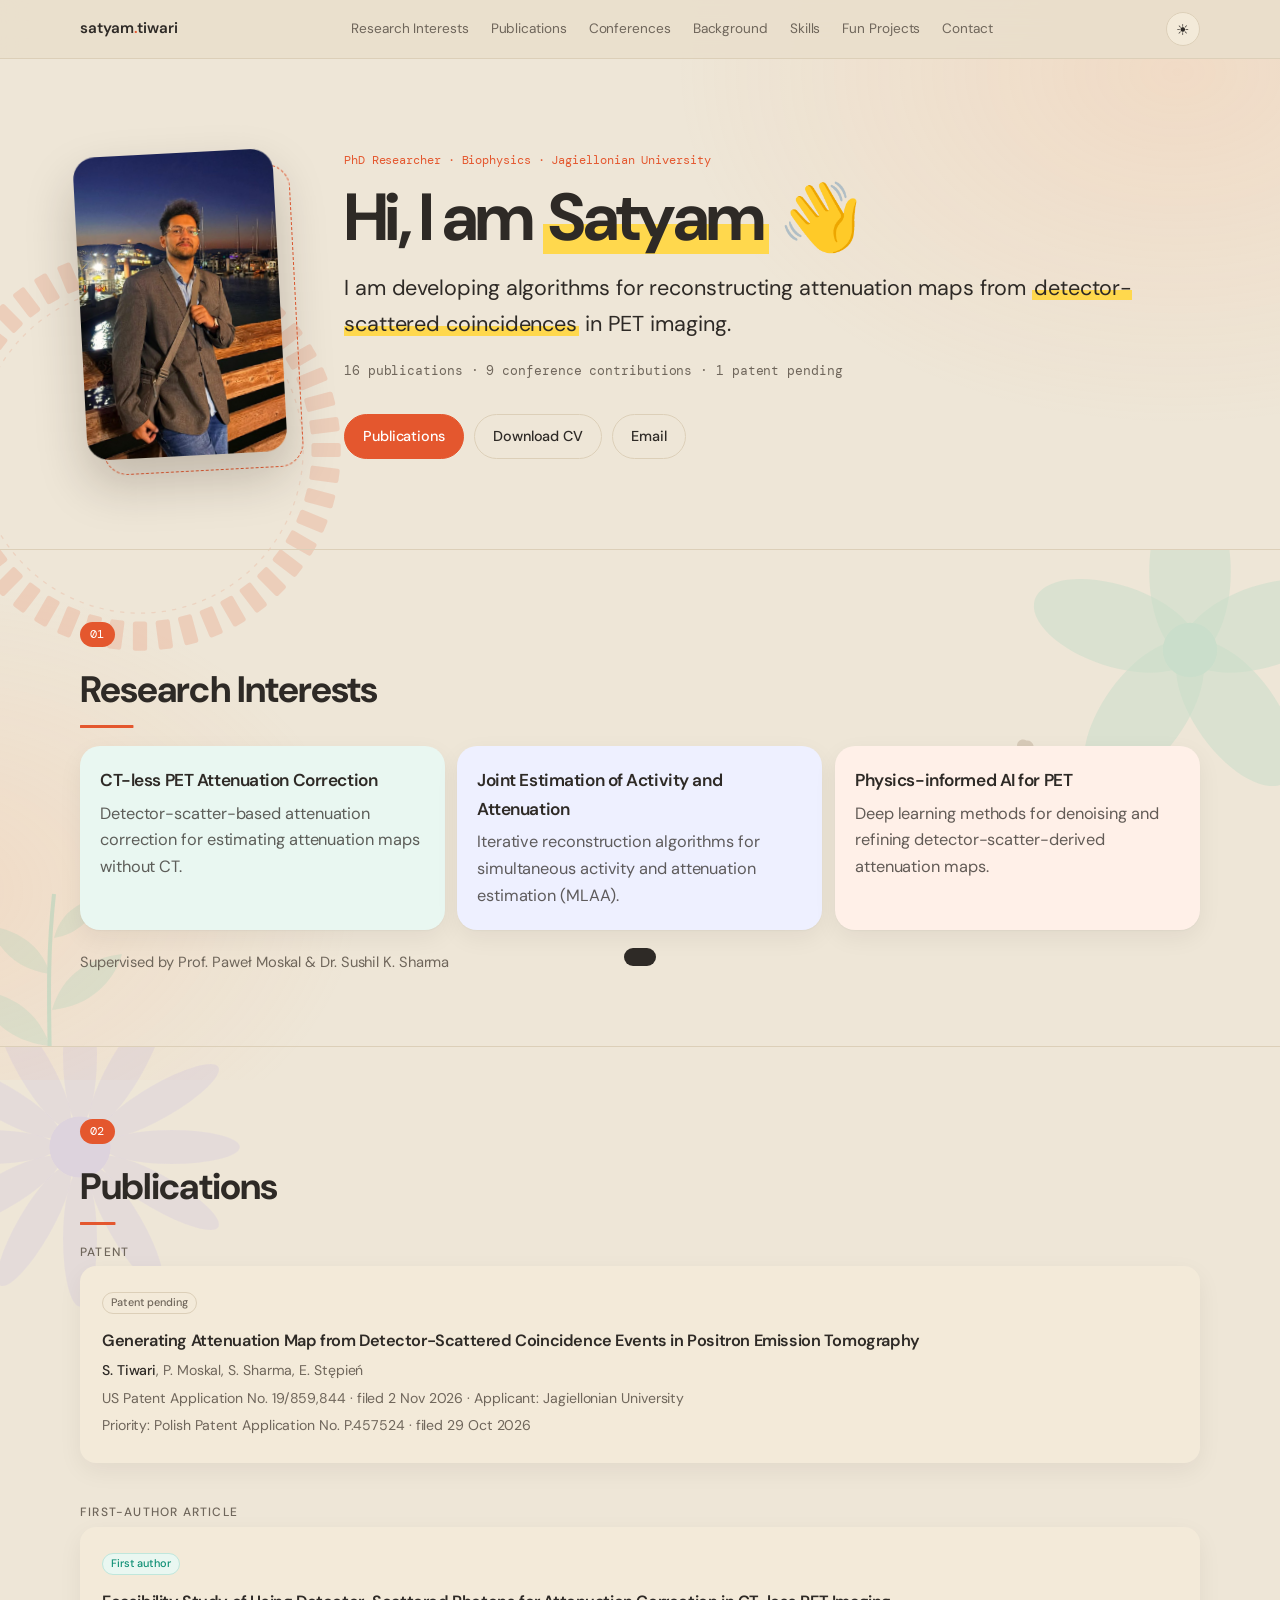
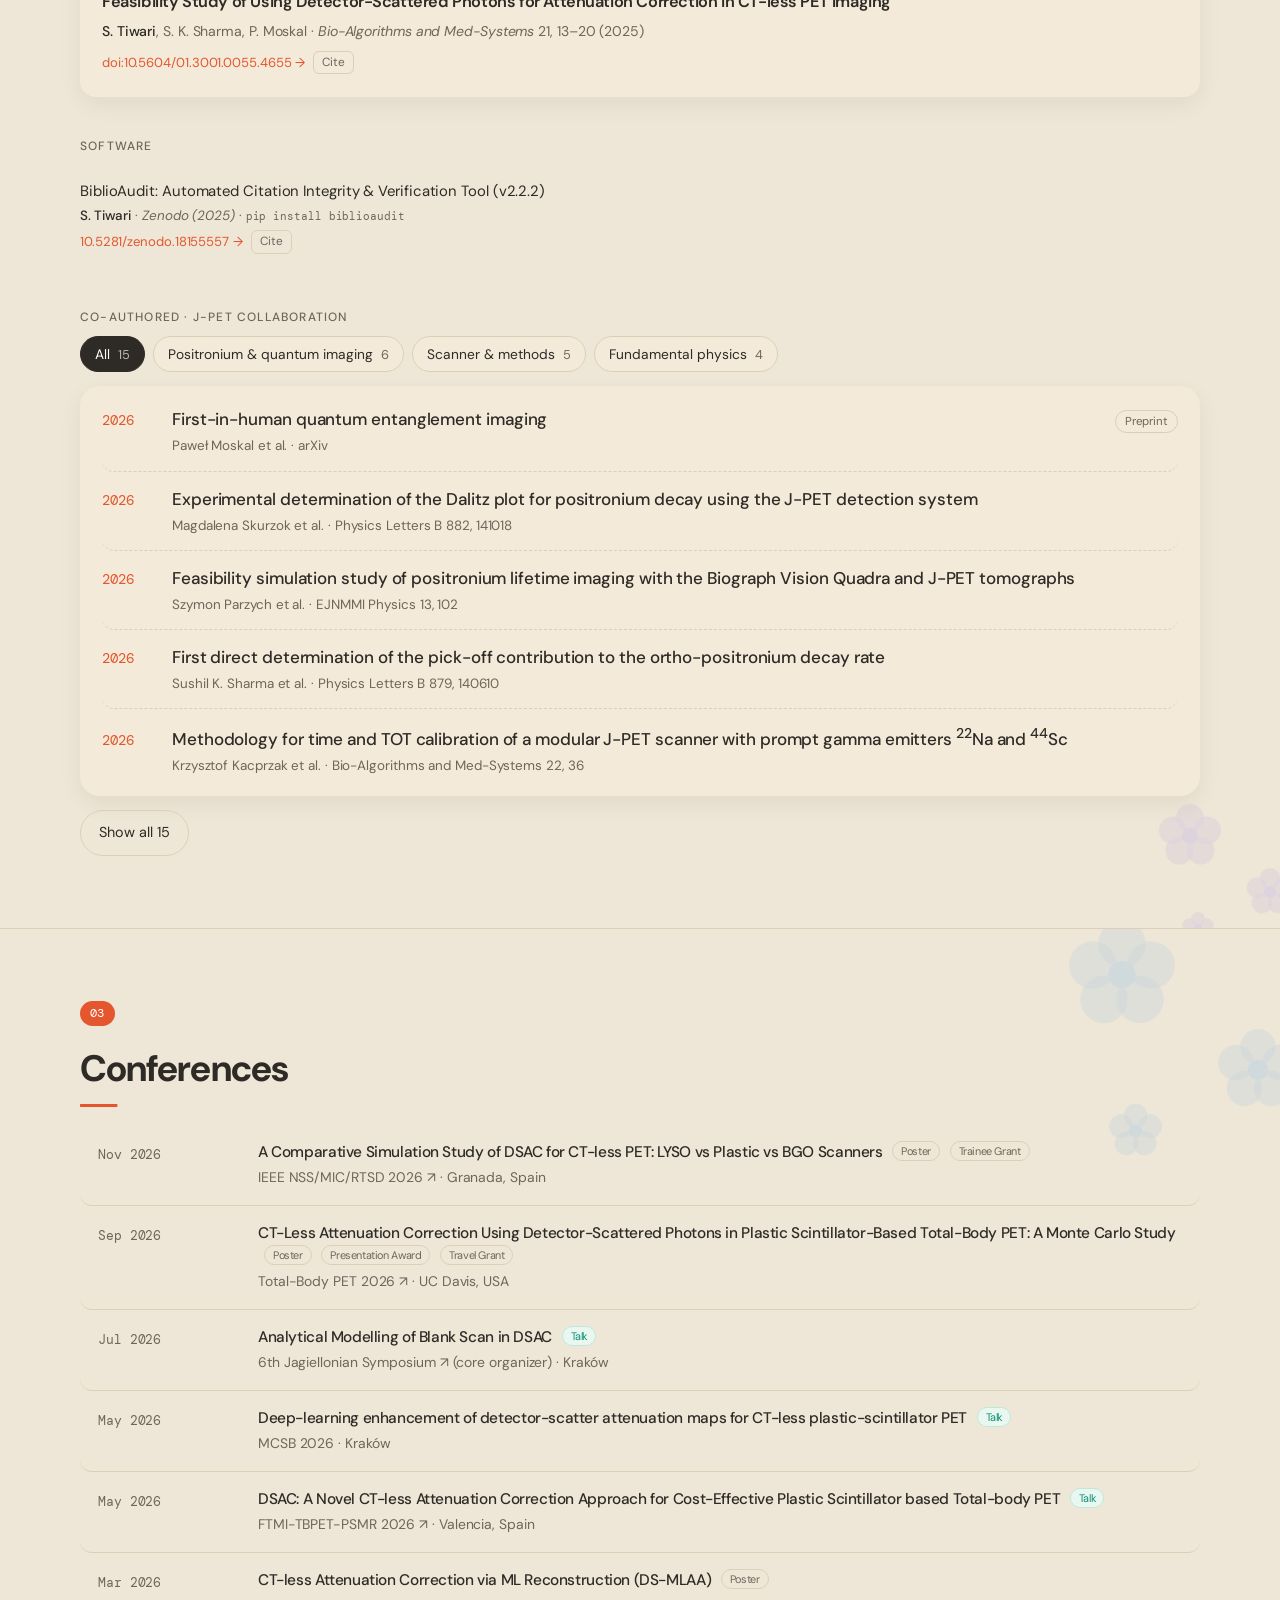
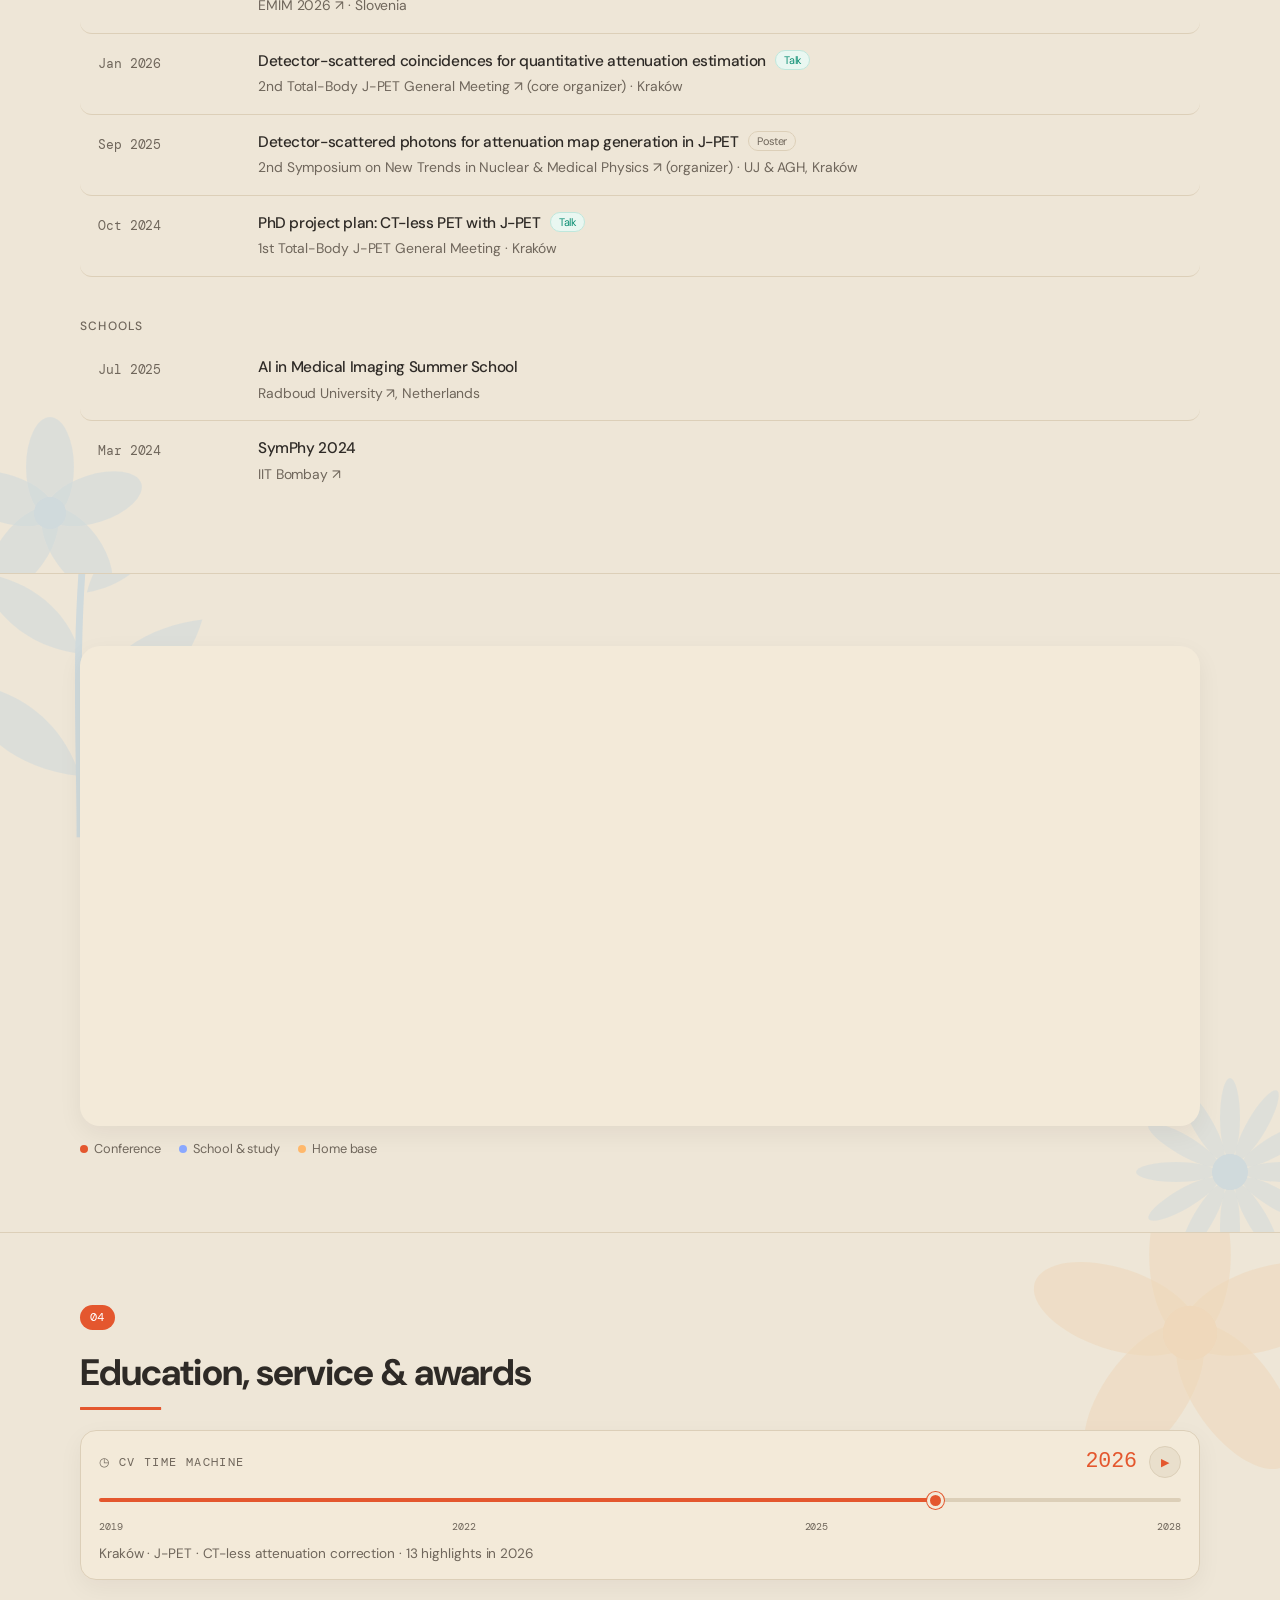
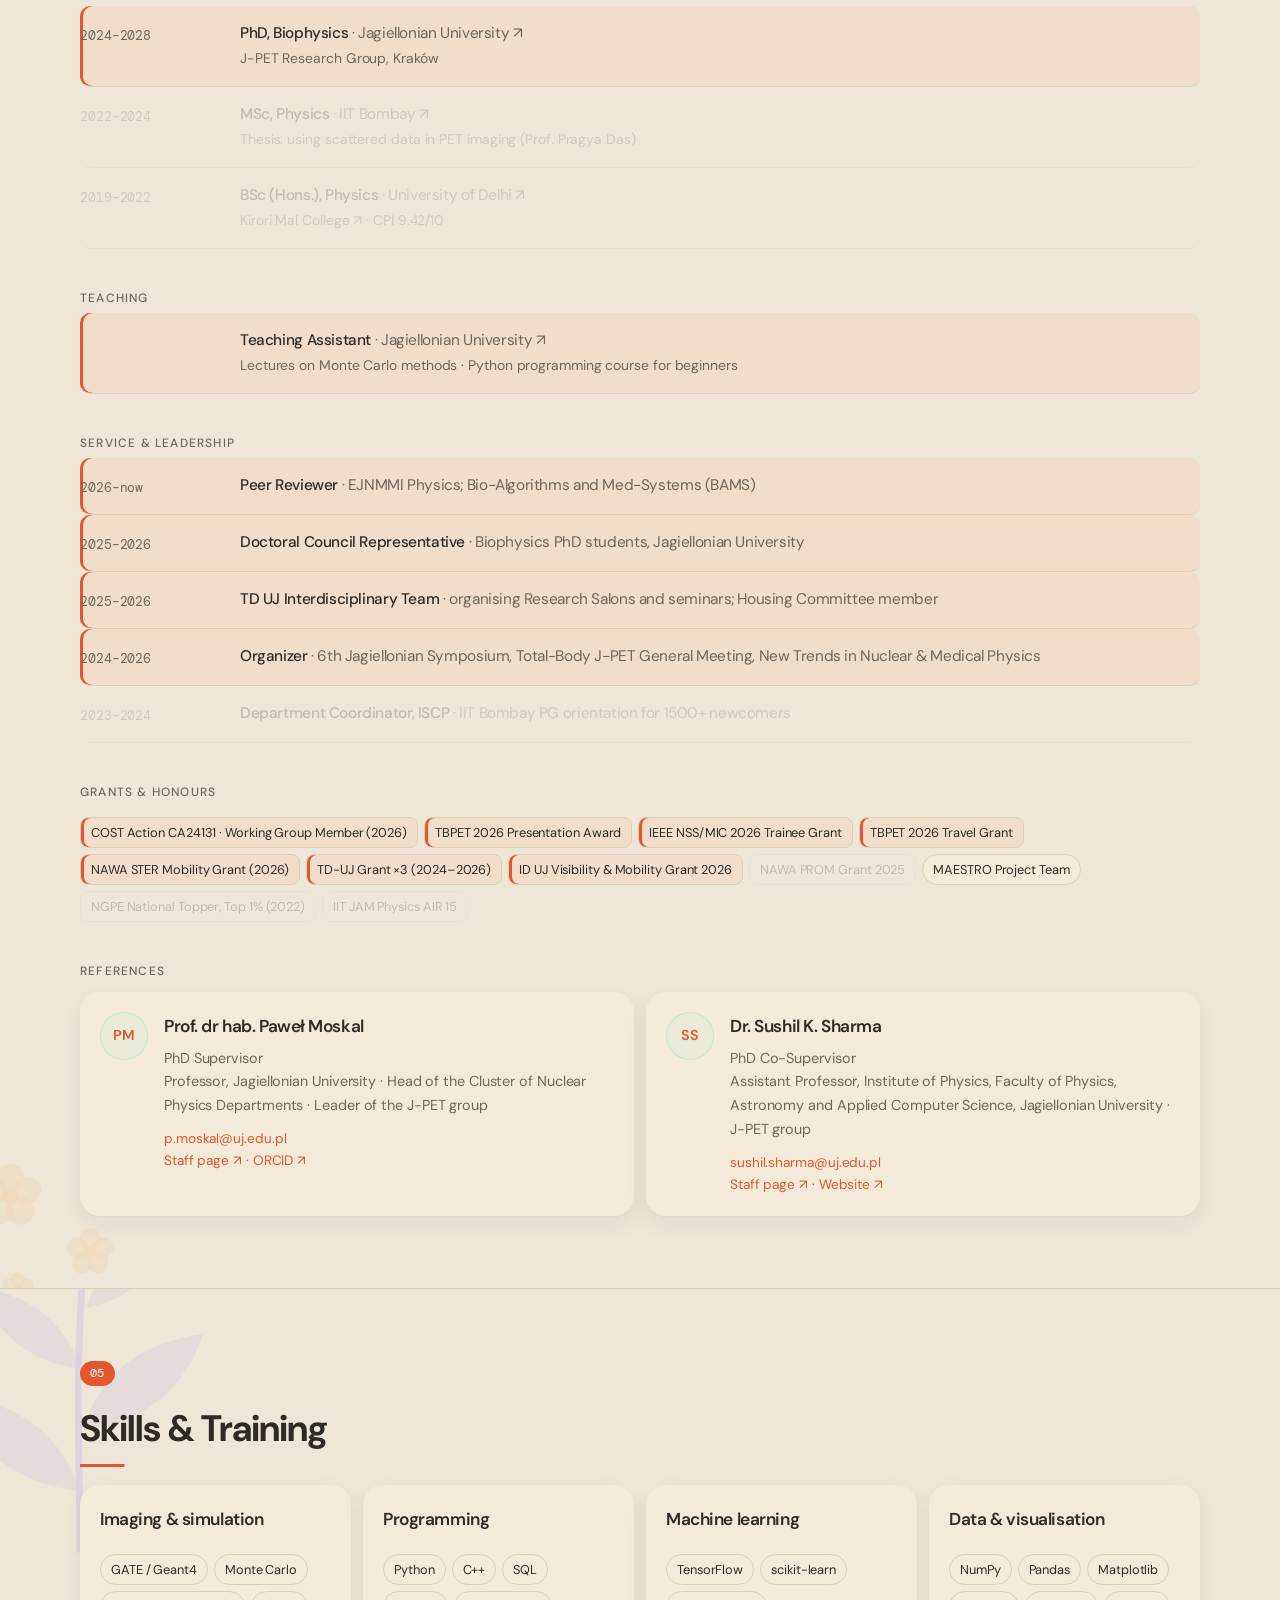
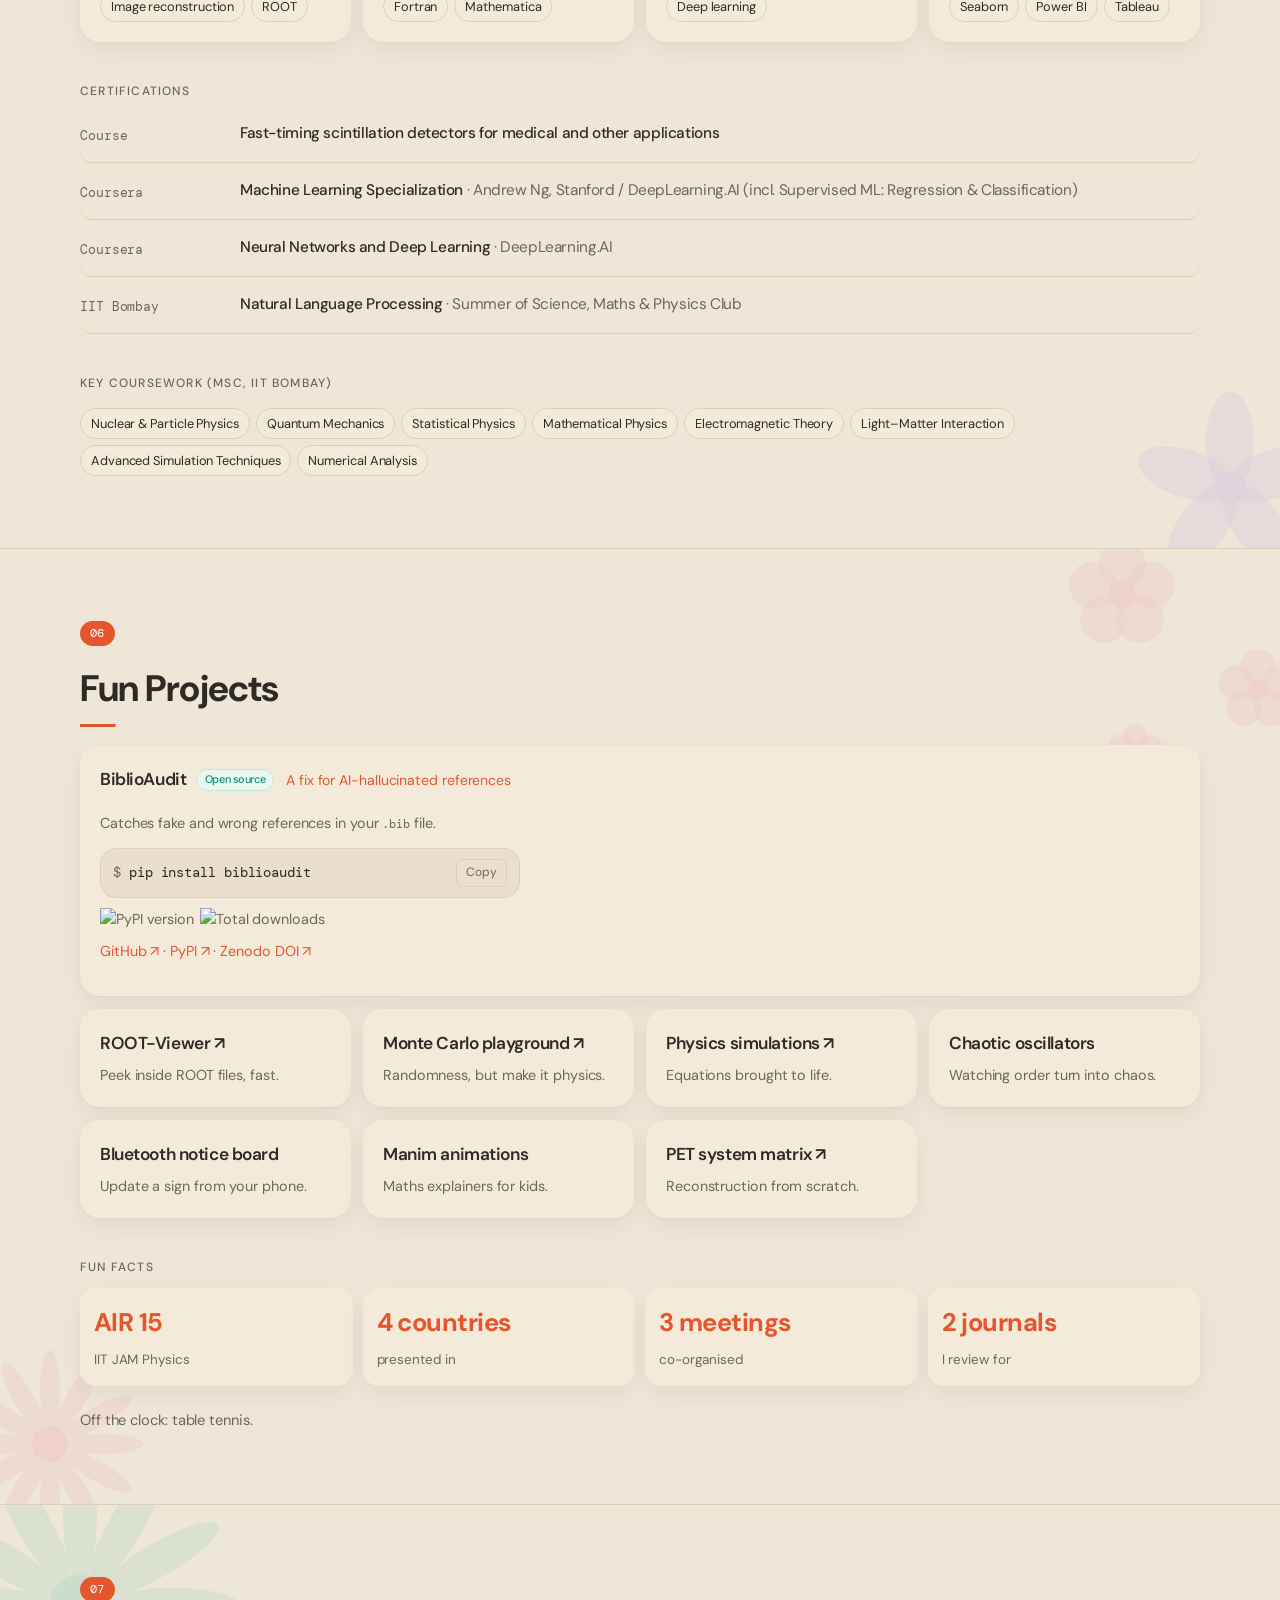
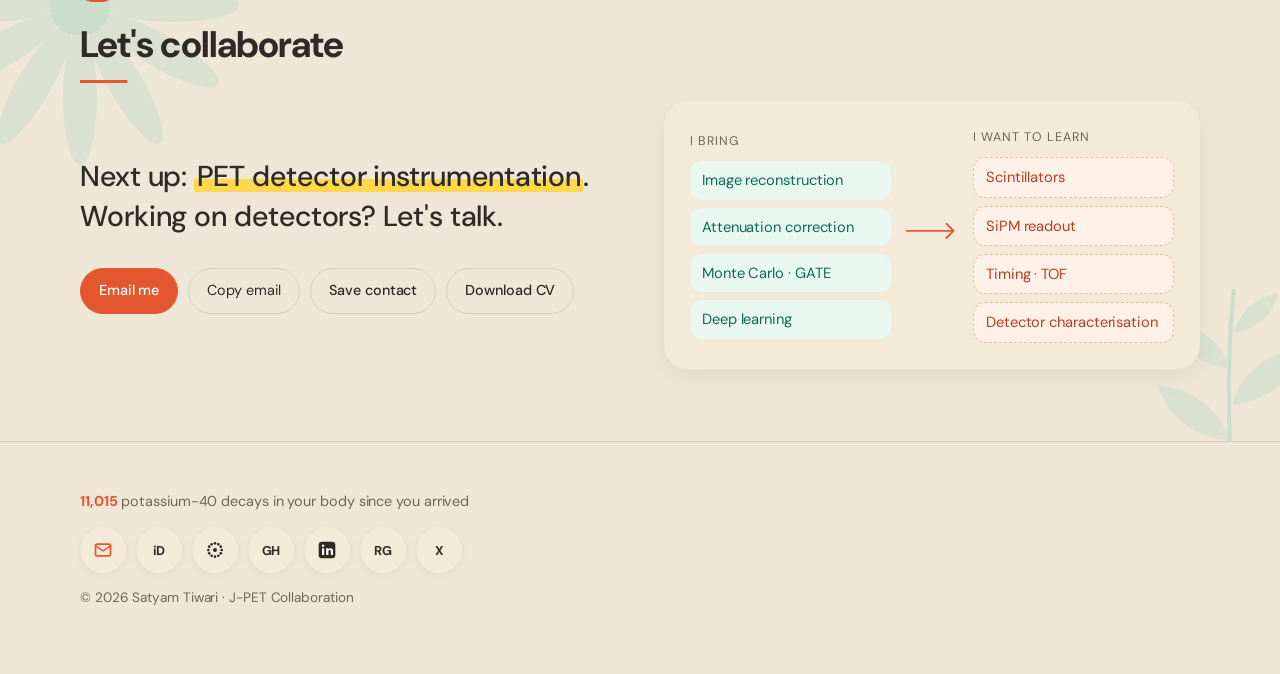
==== commit 4e0ac0b4: "Mark doctoral council and TD-UJ roles as ended in 2026" ====
--- a/index.html
+++ b/index.html
@@ -167,8 +167,8 @@
   <div class="item" data-from="2024" data-to="2028"><div class="when mono"></div><div><h3>Teaching Assistant <span>· <a class="ext" href="https://www.uj.edu.pl/en" target="_blank" rel="noopener">Jagiellonian University ↗</a></span></h3><div class="where">Lectures on Monte Carlo methods · Python programming course for beginners</div></div></div>
   <h3 class="sub">Service &amp; leadership</h3>
   <div class="item" data-from="2026" data-to="2028"><div class="when mono">2026–now</div><div><h3>Peer Reviewer <span>· EJNMMI Physics; Bio-Algorithms and Med-Systems (BAMS)</span></h3></div></div>
-  <div class="item" data-from="2025" data-to="2028"><div class="when mono">2025–now</div><div><h3>Doctoral Council Representative <span>· Biophysics PhD students, Jagiellonian University</span></h3></div></div>
-  <div class="item" data-from="2025" data-to="2028"><div class="when mono">2025–now</div><div><h3>TD UJ Interdisciplinary Team <span>· organising Research Salons and seminars; Housing Committee member</span></h3></div></div>
+  <div class="item" data-from="2025" data-to="2026"><div class="when mono">2025–2026</div><div><h3>Doctoral Council Representative <span>· Biophysics PhD students, Jagiellonian University</span></h3></div></div>
+  <div class="item" data-from="2025" data-to="2026"><div class="when mono">2025–2026</div><div><h3>TD UJ Interdisciplinary Team <span>· organising Research Salons and seminars; Housing Committee member</span></h3></div></div>
   <div class="item" data-from="2024" data-to="2026"><div class="when mono">2024–2026</div><div><h3>Organizer <span>· 6th Jagiellonian Symposium, Total-Body J-PET General Meeting, New Trends in Nuclear &amp; Medical Physics</span></h3></div></div>
   <div class="item" data-from="2023" data-to="2024"><div class="when mono">2023–2024</div><div><h3>Department Coordinator, ISCP <span>· IIT Bombay PG orientation for 1500+ newcomers</span></h3></div></div>
   <h3 class="sub">Grants &amp; honours</h3>
